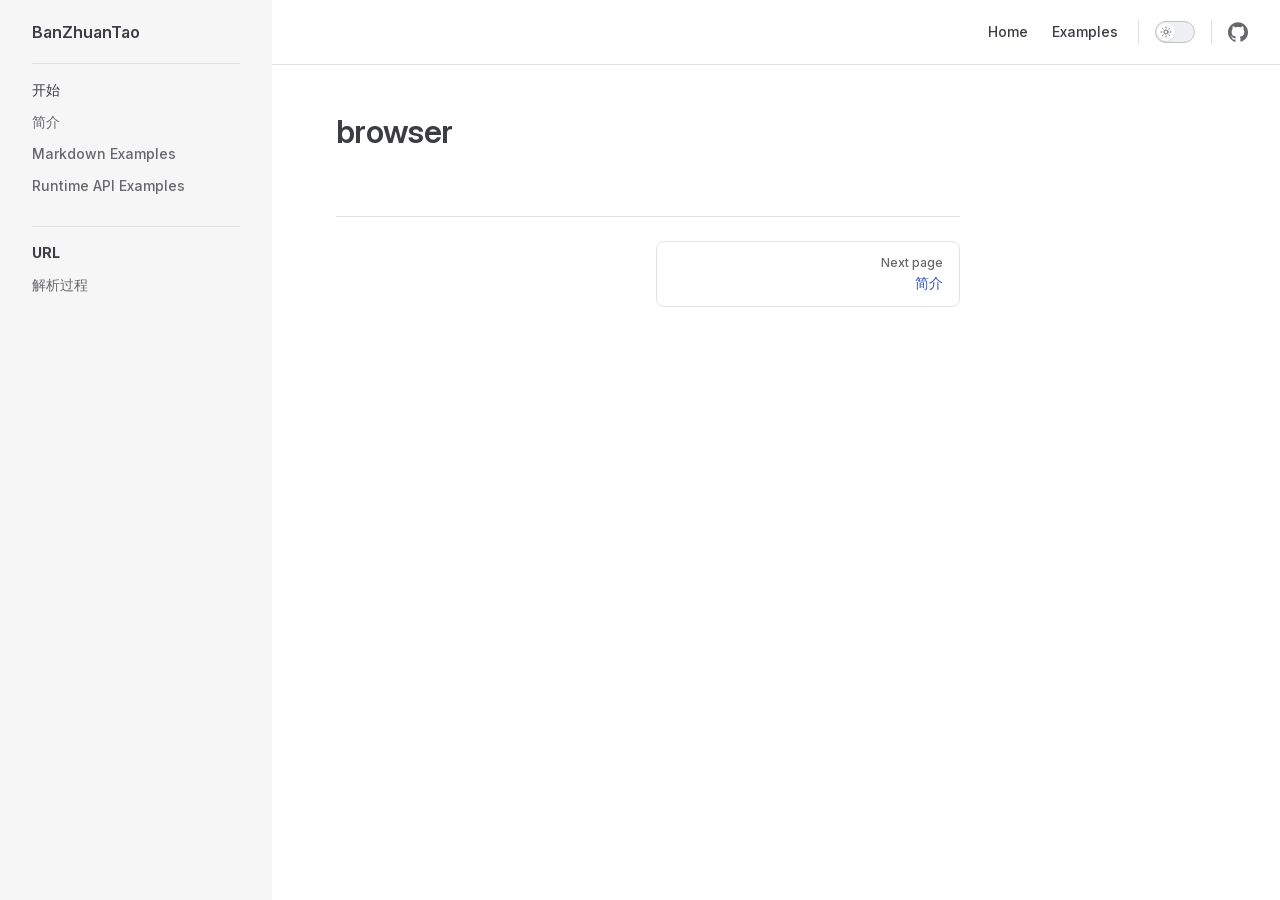
==== browser/index.html @ 96abc0bb "push dist banzhuantao/blog@8e16939fe61a9d9a1569d2dbc5c6a94c4d8ebfaa" ====
<!DOCTYPE html>
<html lang="en-US" dir="ltr">
  <head>
    <meta charset="utf-8">
    <meta name="viewport" content="width=device-width,initial-scale=1">
    <title>browser | BanZhuanTao</title>
    <meta name="description" content="Learn programming">
    <meta name="generator" content="VitePress v2.0.0-alpha.17">
    <link rel="preload stylesheet" href="/assets/style.CkpgZr3e.css" as="style">
    <link rel="preload stylesheet" href="/vp-icons.css" as="style">
    
    <script type="module" src="/assets/app.gSqBjTlx.js"></script>
    <link rel="preload" href="/assets/inter-roman-latin.Cy4MYw_J.woff2" as="font" type="font/woff2" crossorigin="">
    <link rel="modulepreload" href="/assets/chunks/plugin-vue_export-helper.JQk_Kig_.js">
    <link rel="modulepreload" href="/assets/chunks/client.BKW500PD.js">
    <link rel="modulepreload" href="/assets/chunks/runtime-core.esm-bundler.tX4qagM3.js">
    <link rel="modulepreload" href="/assets/browser_index.md.B0GMLqjs.lean.js">
    <script id="check-dark-mode">(()=>{let e=localStorage.getItem(`vitepress-theme-appearance`)||`auto`,t=window.matchMedia(`(prefers-color-scheme: dark)`).matches;(!e||e===`auto`?t:e===`dark`)&&document.documentElement.classList.add(`dark`)})();</script>
    <script id="check-mac-os">document.documentElement.classList.toggle(`mac`,/Mac|iPhone|iPod|iPad/i.test(navigator.platform));</script>
  </head>
  <body>
    <div id="app"><div class="Layout" data-v-26cc9ad7><!--[--><!--]--><!--[--><span tabindex="-1" data-v-3b183302></span><a href="#VPContent" class="VPSkipLink visually-hidden" data-v-3b183302>Skip to content</a><!--]--><!----><header class="VPNav" data-v-26cc9ad7 data-v-e6b369bb><div class="VPNavBar has-sidebar top" data-v-e6b369bb data-v-cee0b825><div class="wrapper" data-v-cee0b825><div class="container" data-v-cee0b825><div class="title" data-v-cee0b825><div class="VPNavBarTitle has-sidebar" data-v-cee0b825 data-v-acf572a1><a class="title" href="/" data-v-acf572a1><!--[--><!--]--><!----><span data-v-acf572a1>BanZhuanTao</span><!--[--><!--]--></a></div></div><div class="content" data-v-cee0b825><div class="content-body" data-v-cee0b825><!--[--><!--]--><div class="VPNavBarSearch search" data-v-cee0b825 data-v-5aafb0ab><!----></div><nav aria-labelledby="main-nav-aria-label" class="VPNavBarMenu menu" data-v-cee0b825 data-v-2003a9fb><span id="main-nav-aria-label" class="visually-hidden" data-v-2003a9fb> Main Navigation </span><!--[--><!--[--><a class="VPLink link VPNavBarMenuLink" href="/" tabindex="0" data-v-2003a9fb data-v-0ca82a2a><!--[--><span data-v-0ca82a2a>Home</span><!--]--></a><!--]--><!--[--><a class="VPLink link VPNavBarMenuLink" href="/markdown-examples.html" tabindex="0" data-v-2003a9fb data-v-0ca82a2a><!--[--><span data-v-0ca82a2a>Examples</span><!--]--></a><!--]--><!--]--></nav><!----><div class="VPNavBarAppearance appearance" data-v-cee0b825 data-v-66690546><button class="VPSwitch VPSwitchAppearance" type="button" role="switch" title aria-checked="false" data-v-66690546 data-v-f1c967fe data-v-5fdad39d><span class="check" data-v-5fdad39d><span class="icon" data-v-5fdad39d><!--[--><span class="vpi-sun sun" data-v-f1c967fe></span><span class="vpi-moon moon" data-v-f1c967fe></span><!--]--></span></span></button></div><div class="VPSocialLinks VPNavBarSocialLinks social-links" data-v-cee0b825 data-v-51cd24ef data-v-c5395a85><!--[--><a class="VPSocialLink no-icon" href="https://github.com/banzhuantao/banzhuantao.github.io" aria-label="github" target="_blank" rel="me noopener" data-v-c5395a85 data-v-8394ac6b><span class="vpi-social-github"></span></a><!--]--></div><div class="VPFlyout VPNavBarExtra extra" data-v-cee0b825 data-v-601f4626 data-v-3fb5cbc6><button type="button" class="button" aria-haspopup="true" aria-expanded="false" aria-label="extra navigation" data-v-3fb5cbc6><span class="vpi-more-horizontal icon" data-v-3fb5cbc6></span></button><div class="menu" data-v-3fb5cbc6><div class="VPMenu" data-v-3fb5cbc6 data-v-09484115><!----><!--[--><!--[--><!----><div class="group" data-v-601f4626><div class="item appearance" data-v-601f4626><p class="label" data-v-601f4626>Appearance</p><div class="appearance-action" data-v-601f4626><button class="VPSwitch VPSwitchAppearance" type="button" role="switch" title aria-checked="false" data-v-601f4626 data-v-f1c967fe data-v-5fdad39d><span class="check" data-v-5fdad39d><span class="icon" data-v-5fdad39d><!--[--><span class="vpi-sun sun" data-v-f1c967fe></span><span class="vpi-moon moon" data-v-f1c967fe></span><!--]--></span></span></button></div></div></div><div class="group" data-v-601f4626><div class="item social-links" data-v-601f4626><div class="VPSocialLinks social-links-list" data-v-601f4626 data-v-c5395a85><!--[--><a class="VPSocialLink no-icon" href="https://github.com/banzhuantao/banzhuantao.github.io" aria-label="github" target="_blank" rel="me noopener" data-v-c5395a85 data-v-8394ac6b><span class="vpi-social-github"></span></a><!--]--></div></div></div><!--]--><!--]--></div></div></div><!--[--><!--]--><button type="button" class="VPNavBarHamburger hamburger" aria-label="mobile navigation" aria-expanded="false" aria-controls="VPNavScreen" data-v-cee0b825 data-v-e5d14b28><span class="container" data-v-e5d14b28><span class="top" data-v-e5d14b28></span><span class="middle" data-v-e5d14b28></span><span class="bottom" data-v-e5d14b28></span></span></button></div></div></div></div><div class="divider" data-v-cee0b825><div class="divider-line" data-v-cee0b825></div></div></div><!----></header><div class="VPLocalNav has-sidebar empty" data-v-26cc9ad7 data-v-19f14911><div class="container" data-v-19f14911><button class="menu" aria-expanded="false" aria-controls="VPSidebarNav" data-v-19f14911><span class="vpi-align-left menu-icon" data-v-19f14911></span><span class="menu-text" data-v-19f14911>Menu</span></button><div class="VPLocalNavOutlineDropdown" style="--vp-vh:0px;" data-v-19f14911 data-v-fd73bdf1><button data-v-fd73bdf1>Return to top</button><!----></div></div></div><aside class="VPSidebar" data-v-26cc9ad7 data-v-9a40fd39><div class="curtain" data-v-9a40fd39></div><nav class="nav" id="VPSidebarNav" aria-labelledby="sidebar-aria-label" tabindex="-1" data-v-9a40fd39><span class="visually-hidden" id="sidebar-aria-label" data-v-9a40fd39> Sidebar Navigation </span><!--[--><!--]--><!--[--><div class="no-transition group" data-v-2f151a86><section class="VPSidebarItem level-0" data-v-2f151a86 data-v-7c2000ba><div class="item" role="button" tabindex="0" data-v-7c2000ba><div class="indicator" data-v-7c2000ba></div><h2 class="text" data-v-7c2000ba>开始</h2><!----></div><div class="items" data-v-7c2000ba><!--[--><div class="VPSidebarItem level-1 is-link" data-v-7c2000ba data-v-7c2000ba><div class="item" data-v-7c2000ba><div class="indicator" data-v-7c2000ba></div><a class="VPLink link link" href="/browser.html" data-v-7c2000ba><!--[--><p class="text" data-v-7c2000ba>简介</p><!--]--></a><!----></div><!----></div><div class="VPSidebarItem level-1 is-link" data-v-7c2000ba data-v-7c2000ba><div class="item" data-v-7c2000ba><div class="indicator" data-v-7c2000ba></div><a class="VPLink link link" href="/browser/markdown-examples.html" data-v-7c2000ba><!--[--><p class="text" data-v-7c2000ba>Markdown Examples</p><!--]--></a><!----></div><!----></div><div class="VPSidebarItem level-1 is-link" data-v-7c2000ba data-v-7c2000ba><div class="item" data-v-7c2000ba><div class="indicator" data-v-7c2000ba></div><a class="VPLink link link" href="/browser/api-examples.html" data-v-7c2000ba><!--[--><p class="text" data-v-7c2000ba>Runtime API Examples</p><!--]--></a><!----></div><!----></div><!--]--></div></section></div><div class="no-transition group" data-v-2f151a86><section class="VPSidebarItem level-0" data-v-2f151a86 data-v-7c2000ba><div class="item" role="button" tabindex="0" data-v-7c2000ba><div class="indicator" data-v-7c2000ba></div><h2 class="text" data-v-7c2000ba>URL</h2><!----></div><div class="items" data-v-7c2000ba><!--[--><div class="VPSidebarItem level-1 is-link" data-v-7c2000ba data-v-7c2000ba><div class="item" data-v-7c2000ba><div class="indicator" data-v-7c2000ba></div><a class="VPLink link link" href="/browser/url/parsing-process.html" data-v-7c2000ba><!--[--><p class="text" data-v-7c2000ba>解析过程</p><!--]--></a><!----></div><!----></div><!--]--></div></section></div><!--]--><!--[--><!--]--></nav></aside><div class="VPContent has-sidebar" id="VPContent" data-v-26cc9ad7 data-v-2e70f1a4><div class="VPDoc has-sidebar has-aside" data-v-2e70f1a4 data-v-fc262e57><!--[--><!--]--><div class="container" data-v-fc262e57><div class="aside" data-v-fc262e57><div class="aside-curtain" data-v-fc262e57></div><div class="aside-container" data-v-fc262e57><div class="aside-content" data-v-fc262e57><div class="VPDocAside" data-v-fc262e57 data-v-693cf954><!--[--><!--]--><!--[--><!--]--><nav aria-labelledby="doc-outline-aria-label" class="VPDocAsideOutline" data-v-693cf954 data-v-d2ba341e><div class="content" data-v-d2ba341e><div class="outline-marker" data-v-d2ba341e></div><div aria-level="2" class="outline-title" id="doc-outline-aria-label" role="heading" data-v-d2ba341e>On this page</div><ul class="VPDocOutlineItem root" data-v-d2ba341e data-v-d9d1b3f3><!--[--><!--]--></ul></div></nav><!--[--><!--]--><div class="spacer" data-v-693cf954></div><!--[--><!--]--><!----><!--[--><!--]--><!--[--><!--]--></div></div></div></div><div class="content" data-v-fc262e57><div class="content-container" data-v-fc262e57><!--[--><!--]--><main class="main" data-v-fc262e57><div style="position:relative;" class="vp-doc _browser_" data-v-fc262e57><div><h1 id="browser" tabindex="-1">browser <a class="header-anchor" href="#browser" aria-label="Permalink to “browser”">​</a></h1></div></div></main><footer class="VPDocFooter" data-v-fc262e57 data-v-549180a9><!--[--><!--]--><!----><nav class="prev-next" aria-labelledby="doc-footer-aria-label" data-v-549180a9><span class="visually-hidden" id="doc-footer-aria-label" data-v-549180a9>Pager</span><div class="pager" data-v-549180a9><!----></div><div class="pager" data-v-549180a9><a class="VPLink link pager-link next" href="/browser.html" data-v-549180a9><!--[--><span class="desc" data-v-549180a9>Next page</span><span class="title" data-v-549180a9>简介</span><!--]--></a></div></nav></footer><!--[--><!--]--></div></div></div><!--[--><!--]--></div></div><!----><!--[--><!--]--></div></div>
    <script>window.__VP_HASH_MAP__=JSON.parse("{\"api-examples.md\":\"Cd-4Nj5c\",\"browser_index.md\":\"B0GMLqjs\",\"browser_url_parsing-process.md\":\"C4DhT97P\",\"index.md\":\"BJPacbch\",\"markdown-examples.md\":\"0IkI4i79\",\"react_index.md\":\"CURnjk3l\",\"vue_index.md\":\"CXBEzSti\"}");window.__VP_SITE_DATA__=JSON.parse("{\"lang\":\"en-US\",\"dir\":\"ltr\",\"title\":\"BanZhuanTao\",\"description\":\"Learn programming\",\"base\":\"/\",\"head\":[],\"router\":{\"prefetchLinks\":true},\"appearance\":true,\"themeConfig\":{\"nav\":[{\"text\":\"Home\",\"link\":\"/\"},{\"text\":\"Examples\",\"link\":\"/markdown-examples\"}],\"sidebar\":{\"/browser/\":[{\"text\":\"开始\",\"items\":[{\"text\":\"简介\",\"link\":\"/browser\"},{\"text\":\"Markdown Examples\",\"link\":\"/browser/markdown-examples\"},{\"text\":\"Runtime API Examples\",\"link\":\"/browser/api-examples\"}]},{\"text\":\"URL\",\"items\":[{\"text\":\"解析过程\",\"link\":\"/browser/url/parsing-process\"}]}],\"/vue/\":[{\"text\":\"开始\",\"items\":[{\"text\":\"简介\",\"link\":\"/vue\"}]}],\"/react/\":[{\"text\":\"开始\",\"items\":[{\"text\":\"简介\",\"link\":\"/react\"}]}]},\"socialLinks\":[{\"icon\":\"github\",\"link\":\"https://github.com/banzhuantao/banzhuantao.github.io\"}]},\"locales\":{},\"scrollOffset\":134,\"cleanUrls\":false,\"additionalConfig\":{}}");</script>
    
  </body>
</html>
---- assets/style.CkpgZr3e.css ----
@font-face{font-family:Inter;font-style:normal;font-weight:100 900;font-display:swap;src:url(/assets/inter-roman-cyrillic-ext.BeNbU08G.woff2)format("woff2");unicode-range:U+460-52F,U+1C80-1C8A,U+20B4,U+2DE0-2DFF,U+A640-A69F,U+FE2E-FE2F}@font-face{font-family:Inter;font-style:normal;font-weight:100 900;font-display:swap;src:url(/assets/inter-roman-cyrillic.CD0kT8R4.woff2)format("woff2");unicode-range:U+301,U+400-45F,U+490-491,U+4B0-4B1,U+2116}@font-face{font-family:Inter;font-style:normal;font-weight:100 900;font-display:swap;src:url(/assets/inter-roman-greek-ext.CFAEQ5Ow.woff2)format("woff2");unicode-range:U+1F??}@font-face{font-family:Inter;font-style:normal;font-weight:100 900;font-display:swap;src:url(/assets/inter-roman-greek.Dsf7YjP7.woff2)format("woff2");unicode-range:U+370-377,U+37A-37F,U+384-38A,U+38C,U+38E-3A1,U+3A3-3FF}@font-face{font-family:Inter;font-style:normal;font-weight:100 900;font-display:swap;src:url(/assets/inter-roman-vietnamese.CpqCnS2H.woff2)format("woff2");unicode-range:U+102-103,U+110-111,U+128-129,U+168-169,U+1A0-1A1,U+1AF-1B0,U+300-301,U+303-304,U+308-309,U+323,U+329,U+1EA0-1EF9,U+20AB}@font-face{font-family:Inter;font-style:normal;font-weight:100 900;font-display:swap;src:url(/assets/inter-roman-latin-ext.Dl_ayf4-.woff2)format("woff2");unicode-range:U+100-2BA,U+2BD-2C5,U+2C7-2CC,U+2CE-2D7,U+2DD-2FF,U+304,U+308,U+329,U+1D00-1DBF,U+1E00-1E9F,U+1EF2-1EFF,U+2020,U+20A0-20AB,U+20AD-20C0,U+2113,U+2C60-2C7F,U+A720-A7FF}@font-face{font-family:Inter;font-style:normal;font-weight:100 900;font-display:swap;src:url(/assets/inter-roman-latin.Cy4MYw_J.woff2)format("woff2");unicode-range:U+??,U+131,U+152-153,U+2BB-2BC,U+2C6,U+2DA,U+2DC,U+304,U+308,U+329,U+2000-206F,U+20AC,U+2122,U+2191,U+2193,U+2212,U+2215,U+FEFF,U+FFFD}@font-face{font-family:Inter;font-style:italic;font-weight:100 900;font-display:swap;src:url(/assets/inter-italic-cyrillic-ext._dlW9xFb.woff2)format("woff2");unicode-range:U+460-52F,U+1C80-1C8A,U+20B4,U+2DE0-2DFF,U+A640-A69F,U+FE2E-FE2F}@font-face{font-family:Inter;font-style:italic;font-weight:100 900;font-display:swap;src:url(/assets/inter-italic-cyrillic.D7dRslh9.woff2)format("woff2");unicode-range:U+301,U+400-45F,U+490-491,U+4B0-4B1,U+2116}@font-face{font-family:Inter;font-style:italic;font-weight:100 900;font-display:swap;src:url(/assets/inter-italic-greek-ext.Ct-Tf2bq.woff2)format("woff2");unicode-range:U+1F??}@font-face{font-family:Inter;font-style:italic;font-weight:100 900;font-display:swap;src:url(/assets/inter-italic-greek.DNcpQ8QC.woff2)format("woff2");unicode-range:U+370-377,U+37A-37F,U+384-38A,U+38C,U+38E-3A1,U+3A3-3FF}@font-face{font-family:Inter;font-style:italic;font-weight:100 900;font-display:swap;src:url(/assets/inter-italic-vietnamese.BI5UxJD-.woff2)format("woff2");unicode-range:U+102-103,U+110-111,U+128-129,U+168-169,U+1A0-1A1,U+1AF-1B0,U+300-301,U+303-304,U+308-309,U+323,U+329,U+1EA0-1EF9,U+20AB}@font-face{font-family:Inter;font-style:italic;font-weight:100 900;font-display:swap;src:url(/assets/inter-italic-latin-ext.DytegdRQ.woff2)format("woff2");unicode-range:U+100-2BA,U+2BD-2C5,U+2C7-2CC,U+2CE-2D7,U+2DD-2FF,U+304,U+308,U+329,U+1D00-1DBF,U+1E00-1E9F,U+1EF2-1EFF,U+2020,U+20A0-20AB,U+20AD-20C0,U+2113,U+2C60-2C7F,U+A720-A7FF}@font-face{font-family:Inter;font-style:italic;font-weight:100 900;font-display:swap;src:url(/assets/inter-italic-latin.COaG5lWR.woff2)format("woff2");unicode-range:U+??,U+131,U+152-153,U+2BB-2BC,U+2C6,U+2DA,U+2DC,U+304,U+308,U+329,U+2000-206F,U+20AC,U+2122,U+2191,U+2193,U+2212,U+2215,U+FEFF,U+FFFD}@font-face{font-family:Inter4CJK;font-style:normal;font-weight:100 900;font-display:swap;src:url(/assets/inter-roman-cyrillic-ext.BeNbU08G.woff2)format("woff2");unicode-range:U+460-52F,U+1C80-1C88,U+20B4,U+2DE0-2DFF,U+A640-A69F,U+FE2E-FE2F}@font-face{font-family:Inter4CJK;font-style:normal;font-weight:100 900;font-display:swap;src:url(/assets/inter-roman-cyrillic.CD0kT8R4.woff2)format("woff2");unicode-range:U+301,U+400-45F,U+490-491,U+4B0-4B1,U+2116}@font-face{font-family:Inter4CJK;font-style:normal;font-weight:100 900;font-display:swap;src:url(/assets/inter-roman-greek-ext.CFAEQ5Ow.woff2)format("woff2");unicode-range:U+1F??}@font-face{font-family:Inter4CJK;font-style:normal;font-weight:100 900;font-display:swap;src:url(/assets/inter-roman-greek.Dsf7YjP7.woff2)format("woff2");unicode-range:U+370-377,U+37A-37F,U+384-38A,U+38C,U+38E-3A1,U+3A3-3FF}@font-face{font-family:Inter4CJK;font-style:normal;font-weight:100 900;font-display:swap;src:url(/assets/inter-roman-vietnamese.CpqCnS2H.woff2)format("woff2");unicode-range:U+102-103,U+110-111,U+128-129,U+168-169,U+1A0-1A1,U+1AF-1B0,U+300-301,U+303-304,U+308-309,U+323,U+329,U+1EA0-1EF9,U+20AB}@font-face{font-family:Inter4CJK;font-style:normal;font-weight:100 900;font-display:swap;src:url(/assets/inter-roman-latin-ext.Dl_ayf4-.woff2)format("woff2");unicode-range:U+100-2AF,U+304,U+308,U+329,U+1E00-1E9F,U+1EF2-1EFF,U+2020,U+20A0-20AB,U+20AD-20C0,U+2113,U+2C60-2C7F,U+A720-A7FF}@font-face{font-family:Inter4CJK;font-style:normal;font-weight:100 900;font-display:swap;src:url(/assets/inter-roman-latin.Cy4MYw_J.woff2)format("woff2");unicode-range:U+0-7D,U+7F-B6,U+B8-FF,U+131,U+152-153,U+2BB-2BC,U+2C6,U+2DA,U+2DC,U+304,U+308,U+329,U+2000-2012,U+2016-2017,U+201A-201B,U+201E-2025,U+2027-206F,U+2074,U+20AC,U+2122,U+2191,U+2193,U+2212,U+2215,U+FEFF,U+FFFD}@font-face{font-family:Inter4CJK;font-style:italic;font-weight:100 900;font-display:swap;src:url(/assets/inter-italic-cyrillic-ext._dlW9xFb.woff2)format("woff2");unicode-range:U+460-52F,U+1C80-1C88,U+20B4,U+2DE0-2DFF,U+A640-A69F,U+FE2E-FE2F}@font-face{font-family:Inter4CJK;font-style:italic;font-weight:100 900;font-display:swap;src:url(/assets/inter-italic-cyrillic.D7dRslh9.woff2)format("woff2");unicode-range:U+301,U+400-45F,U+490-491,U+4B0-4B1,U+2116}@font-face{font-family:Inter4CJK;font-style:italic;font-weight:100 900;font-display:swap;src:url(/assets/inter-italic-greek-ext.Ct-Tf2bq.woff2)format("woff2");unicode-range:U+1F??}@font-face{font-family:Inter4CJK;font-style:italic;font-weight:100 900;font-display:swap;src:url(/assets/inter-italic-greek.DNcpQ8QC.woff2)format("woff2");unicode-range:U+370-377,U+37A-37F,U+384-38A,U+38C,U+38E-3A1,U+3A3-3FF}@font-face{font-family:Inter4CJK;font-style:italic;font-weight:100 900;font-display:swap;src:url(/assets/inter-italic-vietnamese.BI5UxJD-.woff2)format("woff2");unicode-range:U+102-103,U+110-111,U+128-129,U+168-169,U+1A0-1A1,U+1AF-1B0,U+300-301,U+303-304,U+308-309,U+323,U+329,U+1EA0-1EF9,U+20AB}@font-face{font-family:Inter4CJK;font-style:italic;font-weight:100 900;font-display:swap;src:url(/assets/inter-italic-latin-ext.DytegdRQ.woff2)format("woff2");unicode-range:U+100-2AF,U+304,U+308,U+329,U+1E00-1E9F,U+1EF2-1EFF,U+2020,U+20A0-20AB,U+20AD-20C0,U+2113,U+2C60-2C7F,U+A720-A7FF}@font-face{font-family:Inter4CJK;font-style:italic;font-weight:100 900;font-display:swap;src:url(/assets/inter-italic-latin.COaG5lWR.woff2)format("woff2");unicode-range:U+0-7D,U+7F-B6,U+B8-FF,U+131,U+152-153,U+2BB-2BC,U+2C6,U+2DA,U+2DC,U+304,U+308,U+329,U+2000-2012,U+2016-2017,U+201A-201B,U+201E-2025,U+2027-206F,U+2074,U+20AC,U+2122,U+2191,U+2193,U+2212,U+2215,U+FEFF,U+FFFD}:root{--vp-c-white:#fff;--vp-c-black:#000;--vp-c-neutral:var(--vp-c-black);--vp-c-neutral-inverse:var(--vp-c-white)}.dark{--vp-c-neutral:var(--vp-c-white);--vp-c-neutral-inverse:var(--vp-c-black)}:root{--vp-c-gray-1:#dddde3;--vp-c-gray-2:#e4e4e9;--vp-c-gray-3:#ebebef;--vp-c-gray-soft:#8e96aa24;--vp-c-indigo-1:#3451b2;--vp-c-indigo-2:#3a5ccc;--vp-c-indigo-3:#5672cd;--vp-c-indigo-soft:#646cff24;--vp-c-purple-1:#6f42c1;--vp-c-purple-2:#7e4cc9;--vp-c-purple-3:#8e5cd9;--vp-c-purple-soft:#9f7aea24;--vp-c-green-1:#18794e;--vp-c-green-2:#299764;--vp-c-green-3:#30a46c;--vp-c-green-soft:#10b98124;--vp-c-yellow-1:#915930;--vp-c-yellow-2:#946300;--vp-c-yellow-3:#9f6a00;--vp-c-yellow-soft:#eab30824;--vp-c-red-1:#b8272c;--vp-c-red-2:#d5393e;--vp-c-red-3:#e0575b;--vp-c-red-soft:#f43f5e24;--vp-c-sponsor:#db2777}.dark{--vp-c-gray-1:#515c67;--vp-c-gray-2:#414853;--vp-c-gray-3:#32363f;--vp-c-gray-soft:#65758529;--vp-c-indigo-1:#a8b1ff;--vp-c-indigo-2:#5c73e7;--vp-c-indigo-3:#3e63dd;--vp-c-indigo-soft:#646cff29;--vp-c-purple-1:#c8abfa;--vp-c-purple-2:#a879e6;--vp-c-purple-3:#8e5cd9;--vp-c-purple-soft:#9f7aea29;--vp-c-green-1:#3dd68c;--vp-c-green-2:#30a46c;--vp-c-green-3:#298459;--vp-c-green-soft:#10b98129;--vp-c-yellow-1:#f9b44e;--vp-c-yellow-2:#da8b17;--vp-c-yellow-3:#a46a0a;--vp-c-yellow-soft:#eab30829;--vp-c-red-1:#f66f81;--vp-c-red-2:#f14158;--vp-c-red-3:#b62a3c;--vp-c-red-soft:#f43f5e29}:root{--vp-c-bg:#fff;--vp-c-bg-alt:#f6f6f7;--vp-c-bg-elv:#fff;--vp-c-bg-soft:#f6f6f7}.dark{--vp-c-bg:#1b1b1f;--vp-c-bg-alt:#161618;--vp-c-bg-elv:#202127;--vp-c-bg-soft:#202127}:root{--vp-c-border:#c2c2c4;--vp-c-divider:#e2e2e3;--vp-c-gutter:#e2e2e3}.dark{--vp-c-border:#3c3f44;--vp-c-divider:#2e2e32;--vp-c-gutter:#000}:root{--vp-c-text-1:#3c3c43;--vp-c-text-2:#67676c;--vp-c-text-3:#929295}.dark{--vp-c-text-1:#dfdfd6;--vp-c-text-2:#98989f;--vp-c-text-3:#6a6a71}:root{--vp-c-default-1:var(--vp-c-gray-1);--vp-c-default-2:var(--vp-c-gray-2);--vp-c-default-3:var(--vp-c-gray-3);--vp-c-default-soft:var(--vp-c-gray-soft);--vp-c-brand-1:var(--vp-c-indigo-1);--vp-c-brand-2:var(--vp-c-indigo-2);--vp-c-brand-3:var(--vp-c-indigo-3);--vp-c-brand-soft:var(--vp-c-indigo-soft);--vp-c-brand:var(--vp-c-brand-1);--vp-c-tip-1:var(--vp-c-brand-1);--vp-c-tip-2:var(--vp-c-brand-2);--vp-c-tip-3:var(--vp-c-brand-3);--vp-c-tip-soft:var(--vp-c-brand-soft);--vp-c-note-1:var(--vp-c-brand-1);--vp-c-note-2:var(--vp-c-brand-2);--vp-c-note-3:var(--vp-c-brand-3);--vp-c-note-soft:var(--vp-c-brand-soft);--vp-c-success-1:var(--vp-c-green-1);--vp-c-success-2:var(--vp-c-green-2);--vp-c-success-3:var(--vp-c-green-3);--vp-c-success-soft:var(--vp-c-green-soft);--vp-c-important-1:var(--vp-c-purple-1);--vp-c-important-2:var(--vp-c-purple-2);--vp-c-important-3:var(--vp-c-purple-3);--vp-c-important-soft:var(--vp-c-purple-soft);--vp-c-warning-1:var(--vp-c-yellow-1);--vp-c-warning-2:var(--vp-c-yellow-2);--vp-c-warning-3:var(--vp-c-yellow-3);--vp-c-warning-soft:var(--vp-c-yellow-soft);--vp-c-danger-1:var(--vp-c-red-1);--vp-c-danger-2:var(--vp-c-red-2);--vp-c-danger-3:var(--vp-c-red-3);--vp-c-danger-soft:var(--vp-c-red-soft);--vp-c-caution-1:var(--vp-c-red-1);--vp-c-caution-2:var(--vp-c-red-2);--vp-c-caution-3:var(--vp-c-red-3);--vp-c-caution-soft:var(--vp-c-red-soft);--vp-font-family-base:"Inter", -apple-system, BlinkMacSystemFont, sans-serif, "Apple Color Emoji", "Segoe UI Emoji", "Segoe UI Symbol", "Noto Color Emoji";--vp-font-family-mono:ui-monospace, "Menlo", "Monaco", "Consolas", "Liberation Mono", "Courier New", monospace;font-optical-sizing:auto}[lang]:where(:is(:lang(zh),:lang(ja))){--vp-font-family-base:"Inter4CJK", -apple-system, BlinkMacSystemFont, sans-serif, "Apple Color Emoji", "Segoe UI Emoji", "Segoe UI Symbol", "Noto Color Emoji"}[lang]:where(:is(:lang(zh),:lang(ja),:lang(ko))) h1,[lang]:where(:is(:lang(zh),:lang(ja),:lang(ko))) h2,[lang]:where(:is(:lang(zh),:lang(ja),:lang(ko))) h3,[lang]:where(:is(:lang(zh),:lang(ja),:lang(ko))) h4,[lang]:where(:is(:lang(zh),:lang(ja),:lang(ko))) h5,[lang]:where(:is(:lang(zh),:lang(ja),:lang(ko))) h6,[lang]:where(:is(:lang(zh),:lang(ja),:lang(ko))) li,[lang]:where(:is(:lang(zh),:lang(ja),:lang(ko))) p{line-break:strict}:root{--vp-shadow-1:0 1px 2px #0000000a, 0 1px 2px #0000000f;--vp-shadow-2:0 3px 12px #00000012, 0 1px 4px #00000012;--vp-shadow-3:0 12px 32px #0000001a, 0 2px 6px #00000014;--vp-shadow-4:0 14px 44px #0000001f, 0 3px 9px #0000001f;--vp-shadow-5:0 18px 56px #00000029, 0 4px 12px #00000029;--vp-z-index-footer:10;--vp-z-index-local-nav:20;--vp-z-index-nav:30;--vp-z-index-layout-top:40;--vp-z-index-backdrop:50;--vp-z-index-sidebar:60}@media (width>=960px){:root{--vp-z-index-sidebar:25}}:root{--vp-layout-max-width:1440px;--vp-header-anchor-symbol:"#";--vp-code-line-height:1.7;--vp-code-font-size:.875em;--vp-code-color:var(--vp-c-brand-1);--vp-code-link-color:var(--vp-c-brand-1);--vp-code-link-hover-color:var(--vp-c-brand-2);--vp-code-bg:var(--vp-c-default-soft);--vp-code-block-color:var(--vp-c-text-2);--vp-code-block-bg:var(--vp-c-bg-alt);--vp-code-block-divider-color:var(--vp-c-gutter);--vp-code-lang-color:var(--vp-c-text-2);--vp-code-line-highlight-color:var(--vp-c-default-soft);--vp-code-line-number-color:var(--vp-c-text-2);--vp-code-line-diff-add-color:var(--vp-c-success-soft);--vp-code-line-diff-add-symbol-color:var(--vp-c-success-1);--vp-code-line-diff-remove-color:var(--vp-c-danger-soft);--vp-code-line-diff-remove-symbol-color:var(--vp-c-danger-1);--vp-code-line-warning-color:var(--vp-c-warning-soft);--vp-code-line-error-color:var(--vp-c-danger-soft);--vp-code-copy-code-border-color:var(--vp-c-divider);--vp-code-copy-code-bg:var(--vp-c-bg-soft);--vp-code-copy-code-hover-border-color:var(--vp-c-divider);--vp-code-copy-code-hover-bg:var(--vp-c-bg);--vp-code-copy-code-active-text:var(--vp-c-text-2);--vp-code-copy-copied-text-content:"Copied";--vp-code-tab-divider:var(--vp-code-block-divider-color);--vp-code-tab-text-color:var(--vp-c-text-2);--vp-code-tab-bg:var(--vp-code-block-bg);--vp-code-tab-hover-text-color:var(--vp-c-text-1);--vp-code-tab-active-text-color:var(--vp-c-text-1);--vp-code-tab-active-bar-color:var(--vp-c-brand-1)}:lang(es),:lang(pt){--vp-code-copy-copied-text-content:"Copiado"}:lang(fa){--vp-code-copy-copied-text-content:"کپی شد"}:lang(ko){--vp-code-copy-copied-text-content:"복사됨"}:lang(ru){--vp-code-copy-copied-text-content:"Скопировано"}:lang(zh){--vp-code-copy-copied-text-content:"已复制"}:lang(ja){--vp-code-copy-copied-text-content:"コピー完了"}:root{--vp-button-brand-border:transparent;--vp-button-brand-text:var(--vp-c-white);--vp-button-brand-bg:var(--vp-c-brand-3);--vp-button-brand-hover-border:transparent;--vp-button-brand-hover-text:var(--vp-c-white);--vp-button-brand-hover-bg:var(--vp-c-brand-2);--vp-button-brand-active-border:transparent;--vp-button-brand-active-text:var(--vp-c-white);--vp-button-brand-active-bg:var(--vp-c-brand-1);--vp-button-alt-border:transparent;--vp-button-alt-text:var(--vp-c-text-1);--vp-button-alt-bg:var(--vp-c-default-3);--vp-button-alt-hover-border:transparent;--vp-button-alt-hover-text:var(--vp-c-text-1);--vp-button-alt-hover-bg:var(--vp-c-default-2);--vp-button-alt-active-border:transparent;--vp-button-alt-active-text:var(--vp-c-text-1);--vp-button-alt-active-bg:var(--vp-c-default-1);--vp-button-sponsor-border:var(--vp-c-text-2);--vp-button-sponsor-text:var(--vp-c-text-2);--vp-button-sponsor-bg:transparent;--vp-button-sponsor-hover-border:var(--vp-c-sponsor);--vp-button-sponsor-hover-text:var(--vp-c-sponsor);--vp-button-sponsor-hover-bg:transparent;--vp-button-sponsor-active-border:var(--vp-c-sponsor);--vp-button-sponsor-active-text:var(--vp-c-sponsor);--vp-button-sponsor-active-bg:transparent;--vp-custom-block-font-size:14px;--vp-custom-block-code-font-size:13px;--vp-custom-block-info-border:transparent;--vp-custom-block-info-text:var(--vp-c-text-1);--vp-custom-block-info-bg:var(--vp-c-default-soft);--vp-custom-block-info-code-bg:var(--vp-c-default-soft);--vp-custom-block-note-border:transparent;--vp-custom-block-note-text:var(--vp-c-text-1);--vp-custom-block-note-bg:var(--vp-c-default-soft);--vp-custom-block-note-code-bg:var(--vp-c-default-soft);--vp-custom-block-tip-border:transparent;--vp-custom-block-tip-text:var(--vp-c-text-1);--vp-custom-block-tip-bg:var(--vp-c-tip-soft);--vp-custom-block-tip-code-bg:var(--vp-c-tip-soft);--vp-custom-block-important-border:transparent;--vp-custom-block-important-text:var(--vp-c-text-1);--vp-custom-block-important-bg:var(--vp-c-important-soft);--vp-custom-block-important-code-bg:var(--vp-c-important-soft);--vp-custom-block-warning-border:transparent;--vp-custom-block-warning-text:var(--vp-c-text-1);--vp-custom-block-warning-bg:var(--vp-c-warning-soft);--vp-custom-block-warning-code-bg:var(--vp-c-warning-soft);--vp-custom-block-danger-border:transparent;--vp-custom-block-danger-text:var(--vp-c-text-1);--vp-custom-block-danger-bg:var(--vp-c-danger-soft);--vp-custom-block-danger-code-bg:var(--vp-c-danger-soft);--vp-custom-block-caution-border:transparent;--vp-custom-block-caution-text:var(--vp-c-text-1);--vp-custom-block-caution-bg:var(--vp-c-caution-soft);--vp-custom-block-caution-code-bg:var(--vp-c-caution-soft);--vp-custom-block-details-border:var(--vp-custom-block-info-border);--vp-custom-block-details-text:var(--vp-custom-block-info-text);--vp-custom-block-details-bg:var(--vp-custom-block-info-bg);--vp-custom-block-details-code-bg:var(--vp-custom-block-info-code-bg);--vp-input-border-color:var(--vp-c-border);--vp-input-bg-color:var(--vp-c-bg-alt);--vp-input-switch-bg-color:var(--vp-c-default-soft);--vp-nav-height:64px;--vp-nav-bg-color:var(--vp-c-bg);--vp-nav-screen-bg-color:var(--vp-c-bg);--vp-nav-logo-height:24px}.hide-nav{--vp-nav-height:0px}.hide-nav .VPSidebar{--vp-nav-height:22px}:root{--vp-local-nav-bg-color:var(--vp-c-bg);--vp-sidebar-width:272px;--vp-sidebar-bg-color:var(--vp-c-bg-alt);--vp-backdrop-bg-color:#0009;--vp-home-hero-name-color:var(--vp-c-brand-1);--vp-home-hero-name-background:transparent;--vp-home-hero-image-background-image:none;--vp-home-hero-image-filter:none;--vp-badge-info-border:transparent;--vp-badge-info-text:var(--vp-c-text-2);--vp-badge-info-bg:var(--vp-c-default-soft);--vp-badge-tip-border:transparent;--vp-badge-tip-text:var(--vp-c-tip-1);--vp-badge-tip-bg:var(--vp-c-tip-soft);--vp-badge-warning-border:transparent;--vp-badge-warning-text:var(--vp-c-warning-1);--vp-badge-warning-bg:var(--vp-c-warning-soft);--vp-badge-danger-border:transparent;--vp-badge-danger-text:var(--vp-c-danger-1);--vp-badge-danger-bg:var(--vp-c-danger-soft);--vp-carbon-ads-text-color:var(--vp-c-text-1);--vp-carbon-ads-poweredby-color:var(--vp-c-text-2);--vp-carbon-ads-bg-color:var(--vp-c-bg-soft);--vp-carbon-ads-hover-text-color:var(--vp-c-brand-1);--vp-carbon-ads-hover-poweredby-color:var(--vp-c-text-1);--vp-local-search-bg:var(--vp-c-bg);--vp-local-search-result-bg:var(--vp-c-bg);--vp-local-search-result-border:var(--vp-c-divider);--vp-local-search-result-selected-bg:var(--vp-c-bg);--vp-local-search-result-selected-border:var(--vp-c-brand-1);--vp-local-search-highlight-bg:var(--vp-c-brand-1);--vp-local-search-highlight-text:var(--vp-c-neutral-inverse)}@layer __vitepress_base{@media (prefers-reduced-motion:reduce){*,:before,:after{background-attachment:initial!important;scroll-behavior:auto!important;transition-duration:0s!important;transition-delay:0s!important;animation-duration:1ms!important;animation-iteration-count:1!important;animation-delay:-1ms!important}}*,:before,:after{box-sizing:border-box}html{-webkit-text-size-adjust:100%;font-size:16px;line-height:1.4}html.dark{--lightningcss-light: ;--lightningcss-dark:initial;color-scheme:dark}body{width:100%;min-width:320px;min-height:100vh;line-height:24px;font-family:var(--vp-font-family-base);color:var(--vp-c-text-1);background-color:var(--vp-c-bg);font-synthesis:style;text-rendering:optimizelegibility;-webkit-font-smoothing:antialiased;-moz-osx-font-smoothing:grayscale;text-autospace:normal;text-spacing-trim:normal;margin:0;font-size:16px;font-weight:400}main{display:block}h1,h2,h3,h4,h5,h6{margin:0;font-size:16px;font-weight:400;line-height:24px}p{margin:0}strong,b{font-weight:600}a,area,button,[role=button],input,label,select,summary,textarea{touch-action:manipulation}a{color:inherit;-webkit-text-decoration:inherit;text-decoration:inherit}ol,ul{margin:0;padding:0;list-style:none}blockquote{margin:0}pre,code,kbd,samp{font-family:var(--vp-font-family-mono);text-autospace:no-autospace}img,svg,video,canvas,audio,iframe,embed,object{display:block}figure{margin:0}img,video{max-width:100%;height:auto}button,input,optgroup,select,textarea{line-height:inherit;color:inherit;border:0;padding:0}button{background-color:#0000;background-image:none;padding:0;font-family:inherit}button:enabled,[role=button]:enabled{cursor:pointer}button:focus,button:focus-visible{outline:1px dotted;outline:4px auto -webkit-focus-ring-color}button:focus:not(:focus-visible){outline:none!important}input:focus,textarea:focus,select:focus{outline:none}table{border-collapse:collapse}input{background-color:#0000}:is(input:-ms-placeholder-shown,textarea:-ms-placeholder-shown){color:var(--vp-c-text-3)}:is(input:placeholder-shown,textarea:placeholder-shown){color:var(--vp-c-text-3)}input::-moz-placeholder{color:var(--vp-c-text-3)}textarea::-moz-placeholder{color:var(--vp-c-text-3)}input::placeholder,textarea::placeholder{color:var(--vp-c-text-3)}input::-webkit-outer-spin-button{-webkit-appearance:none;margin:0}input::-webkit-inner-spin-button{-webkit-appearance:none;margin:0}input[type=number]{-moz-appearance:textfield}textarea{resize:vertical}select{-webkit-appearance:none}fieldset{margin:0;padding:0}h1,h2,h3,h4,h5,h6,li,p{overflow-wrap:break-word}vite-error-overlay{z-index:9999}mjx-container{overflow-x:auto}mjx-container>svg{margin:auto;display:inline-block}}[class^=vpi-],[class*=\ vpi-],.vp-icon{width:1em;height:1em}[class^=vpi-].bg,[class*=\ vpi-].bg,.vp-icon.bg{background-color:#0000;background-size:100% 100%}[class^=vpi-]:not(.bg),[class*=\ vpi-]:not(.bg),.vp-icon:not(.bg){-webkit-mask:var(--icon) no-repeat;-webkit-mask:var(--icon) no-repeat;mask:var(--icon) no-repeat;color:inherit;background-color:currentColor;-webkit-mask-size:100% 100%;mask-size:100% 100%}.vpi-align-left{--icon:url("data:image/svg+xml,%3Csvg xmlns='http://www.w3.org/2000/svg' viewBox='0 0 24 24'%3E%3Cpath fill='none' stroke='black' stroke-linecap='round' stroke-linejoin='round' stroke-width='2' d='M15 12H3m14 6H3M21 6H3'/%3E%3C/svg%3E")}.vpi-arrow-right,.vpi-arrow-down,.vpi-arrow-left,.vpi-arrow-up{--icon:url("data:image/svg+xml,%3Csvg xmlns='http://www.w3.org/2000/svg' viewBox='0 0 24 24'%3E%3Cpath fill='none' stroke='black' stroke-linecap='round' stroke-linejoin='round' stroke-width='2' d='M5 12h14m-7-7l7 7l-7 7'/%3E%3C/svg%3E")}.vpi-chevron-right,.vpi-chevron-down,.vpi-chevron-left,.vpi-chevron-up{--icon:url("data:image/svg+xml,%3Csvg xmlns='http://www.w3.org/2000/svg' viewBox='0 0 24 24'%3E%3Cpath fill='none' stroke='black' stroke-linecap='round' stroke-linejoin='round' stroke-width='2' d='m9 18l6-6l-6-6'/%3E%3C/svg%3E")}.vpi-chevron-down,.vpi-arrow-down{transform:rotate(90deg)}.vpi-chevron-left,.vpi-arrow-left{transform:rotate(180deg)}.vpi-chevron-up,.vpi-arrow-up{transform:rotate(-90deg)}.vpi-square-pen{--icon:url("data:image/svg+xml,%3Csvg xmlns='http://www.w3.org/2000/svg' viewBox='0 0 24 24'%3E%3Cg fill='none' stroke='black' stroke-linecap='round' stroke-linejoin='round' stroke-width='2'%3E%3Cpath d='M12 3H5a2 2 0 0 0-2 2v14a2 2 0 0 0 2 2h14a2 2 0 0 0 2-2v-7'/%3E%3Cpath d='M18.375 2.625a1 1 0 0 1 3 3l-9.013 9.014a2 2 0 0 1-.853.505l-2.873.84a.5.5 0 0 1-.62-.62l.84-2.873a2 2 0 0 1 .506-.852z'/%3E%3C/g%3E%3C/svg%3E")}.vpi-plus{--icon:url("data:image/svg+xml,%3Csvg xmlns='http://www.w3.org/2000/svg' viewBox='0 0 24 24'%3E%3Cpath fill='none' stroke='black' stroke-linecap='round' stroke-linejoin='round' stroke-width='2' d='M5 12h14m-7-7v14'/%3E%3C/svg%3E")}.vpi-sun{--icon:url("data:image/svg+xml,%3Csvg xmlns='http://www.w3.org/2000/svg' viewBox='0 0 24 24'%3E%3Cg fill='none' stroke='black' stroke-linecap='round' stroke-linejoin='round' stroke-width='2'%3E%3Ccircle cx='12' cy='12' r='4'/%3E%3Cpath d='M12 2v2m0 16v2M4.93 4.93l1.41 1.41m11.32 11.32l1.41 1.41M2 12h2m16 0h2M6.34 17.66l-1.41 1.41M19.07 4.93l-1.41 1.41'/%3E%3C/g%3E%3C/svg%3E")}.vpi-moon{--icon:url("data:image/svg+xml,%3Csvg xmlns='http://www.w3.org/2000/svg' viewBox='0 0 24 24'%3E%3Cpath fill='none' stroke='black' stroke-linecap='round' stroke-linejoin='round' stroke-width='2' d='M12 3a6 6 0 0 0 9 9a9 9 0 1 1-9-9'/%3E%3C/svg%3E")}.vpi-more-horizontal{--icon:url("data:image/svg+xml,%3Csvg xmlns='http://www.w3.org/2000/svg' viewBox='0 0 24 24'%3E%3Cg fill='none' stroke='black' stroke-linecap='round' stroke-linejoin='round' stroke-width='2'%3E%3Ccircle cx='12' cy='12' r='1'/%3E%3Ccircle cx='19' cy='12' r='1'/%3E%3Ccircle cx='5' cy='12' r='1'/%3E%3C/g%3E%3C/svg%3E")}.vpi-languages{--icon:url("data:image/svg+xml,%3Csvg xmlns='http://www.w3.org/2000/svg' viewBox='0 0 24 24'%3E%3Cpath fill='none' stroke='black' stroke-linecap='round' stroke-linejoin='round' stroke-width='2' d='m5 8l6 6m-7 0l6-6l2-3M2 5h12M7 2h1m14 20l-5-10l-5 10m2-4h6'/%3E%3C/svg%3E")}.vpi-heart{--icon:url("data:image/svg+xml,%3Csvg xmlns='http://www.w3.org/2000/svg' viewBox='0 0 24 24'%3E%3Cpath fill='none' stroke='black' stroke-linecap='round' stroke-linejoin='round' stroke-width='2' d='M19 14c1.49-1.46 3-3.21 3-5.5A5.5 5.5 0 0 0 16.5 3c-1.76 0-3 .5-4.5 2c-1.5-1.5-2.74-2-4.5-2A5.5 5.5 0 0 0 2 8.5c0 2.3 1.5 4.05 3 5.5l7 7Z'/%3E%3C/svg%3E")}.vpi-search{--icon:url("data:image/svg+xml,%3Csvg xmlns='http://www.w3.org/2000/svg' viewBox='0 0 24 24'%3E%3Cg fill='none' stroke='black' stroke-linecap='round' stroke-linejoin='round' stroke-width='2'%3E%3Cpath d='m21 21l-4.34-4.34'/%3E%3Ccircle cx='11' cy='11' r='8'/%3E%3C/g%3E%3C/svg%3E")}.vpi-sparkles{--icon:url("data:image/svg+xml,%3Csvg xmlns='http://www.w3.org/2000/svg' viewBox='0 0 24 24'%3E%3Cg fill='none' stroke='black' stroke-linecap='round' stroke-linejoin='round' stroke-width='1.8'%3E%3Cpath d='M11.017 2.814a1 1 0 0 1 1.966 0l1.051 5.558a2 2 0 0 0 1.594 1.594l5.558 1.051a1 1 0 0 1 0 1.966l-5.558 1.051a2 2 0 0 0-1.594 1.594l-1.051 5.558a1 1 0 0 1-1.966 0l-1.051-5.558a2 2 0 0 0-1.594-1.594l-5.558-1.051a1 1 0 0 1 0-1.966l5.558-1.051a2 2 0 0 0 1.594-1.594zM20 2v4m2-2h-4'/%3E%3Ccircle cx='4' cy='20' r='2'/%3E%3C/g%3E%3C/svg%3E")}.vpi-layout-list{--icon:url("data:image/svg+xml,%3Csvg xmlns='http://www.w3.org/2000/svg' viewBox='0 0 24 24'%3E%3Cg fill='none' stroke='black' stroke-linecap='round' stroke-linejoin='round' stroke-width='2'%3E%3Crect width='7' height='7' x='3' y='3' rx='1'/%3E%3Crect width='7' height='7' x='3' y='14' rx='1'/%3E%3Cpath d='M14 4h7m-7 5h7m-7 6h7m-7 5h7'/%3E%3C/g%3E%3C/svg%3E")}.vpi-delete{--icon:url("data:image/svg+xml,%3Csvg xmlns='http://www.w3.org/2000/svg' viewBox='0 0 24 24'%3E%3Cpath fill='none' stroke='black' stroke-linecap='round' stroke-linejoin='round' stroke-width='2' d='M10 5a2 2 0 0 0-1.344.519l-6.328 5.74a1 1 0 0 0 0 1.481l6.328 5.741A2 2 0 0 0 10 19h10a2 2 0 0 0 2-2V7a2 2 0 0 0-2-2zm2 4l6 6m0-6l-6 6'/%3E%3C/svg%3E")}.vpi-corner-down-left{--icon:url("data:image/svg+xml,%3Csvg xmlns='http://www.w3.org/2000/svg' viewBox='0 0 24 24'%3E%3Cg fill='none' stroke='black' stroke-linecap='round' stroke-linejoin='round' stroke-width='2'%3E%3Cpath d='M20 4v7a4 4 0 0 1-4 4H4'/%3E%3Cpath d='m9 10l-5 5l5 5'/%3E%3C/g%3E%3C/svg%3E")}:root{--vp-icon-copy:url("data:image/svg+xml,%3Csvg xmlns='http://www.w3.org/2000/svg' viewBox='0 0 24 24'%3E%3Cg fill='none' stroke='rgba(128,128,128,1)' stroke-linecap='round' stroke-linejoin='round' stroke-width='2'%3E%3Crect width='8' height='4' x='8' y='2' rx='1' ry='1'/%3E%3Cpath d='M16 4h2a2 2 0 0 1 2 2v14a2 2 0 0 1-2 2H6a2 2 0 0 1-2-2V6a2 2 0 0 1 2-2h2'/%3E%3C/g%3E%3C/svg%3E");--vp-icon-copied:url("data:image/svg+xml,%3Csvg xmlns='http://www.w3.org/2000/svg' viewBox='0 0 24 24'%3E%3Cg fill='none' stroke='rgba(128,128,128,1)' stroke-linecap='round' stroke-linejoin='round' stroke-width='2'%3E%3Crect width='8' height='4' x='8' y='2' rx='1' ry='1'/%3E%3Cpath d='M16 4h2a2 2 0 0 1 2 2v14a2 2 0 0 1-2 2H6a2 2 0 0 1-2-2V6a2 2 0 0 1 2-2h2'/%3E%3Cpath d='m9 14l2 2l4-4'/%3E%3C/g%3E%3C/svg%3E")}.visually-hidden{white-space:nowrap;clip:rect(0 0 0 0);clip-path:inset(50%);width:1px;height:1px;position:absolute;overflow:hidden}.custom-block{line-height:24px;font-size:var(--vp-custom-block-font-size);color:var(--vp-c-text-2);border:1px solid #0000;border-radius:8px;padding:16px 16px 8px}.custom-block.info{border-color:var(--vp-custom-block-info-border);color:var(--vp-custom-block-info-text);background-color:var(--vp-custom-block-info-bg)}.custom-block.info a,.custom-block.info code{color:var(--vp-c-brand-1)}.custom-block.info a:hover,.custom-block.info a:hover>code{color:var(--vp-c-brand-2)}.custom-block.info code{background-color:var(--vp-custom-block-info-code-bg)}.custom-block.note{border-color:var(--vp-custom-block-note-border);color:var(--vp-custom-block-note-text);background-color:var(--vp-custom-block-note-bg)}.custom-block.note a,.custom-block.note code{color:var(--vp-c-brand-1)}.custom-block.note a:hover,.custom-block.note a:hover>code{color:var(--vp-c-brand-2)}.custom-block.note code{background-color:var(--vp-custom-block-note-code-bg)}.custom-block.tip{border-color:var(--vp-custom-block-tip-border);color:var(--vp-custom-block-tip-text);background-color:var(--vp-custom-block-tip-bg)}.custom-block.tip a,.custom-block.tip code{color:var(--vp-c-tip-1)}.custom-block.tip a:hover,.custom-block.tip a:hover>code{color:var(--vp-c-tip-2)}.custom-block.tip code{background-color:var(--vp-custom-block-tip-code-bg)}.custom-block.important{border-color:var(--vp-custom-block-important-border);color:var(--vp-custom-block-important-text);background-color:var(--vp-custom-block-important-bg)}.custom-block.important a,.custom-block.important code{color:var(--vp-c-important-1)}.custom-block.important a:hover,.custom-block.important a:hover>code{color:var(--vp-c-important-2)}.custom-block.important code{background-color:var(--vp-custom-block-important-code-bg)}.custom-block.warning{border-color:var(--vp-custom-block-warning-border);color:var(--vp-custom-block-warning-text);background-color:var(--vp-custom-block-warning-bg)}.custom-block.warning a,.custom-block.warning code{color:var(--vp-c-warning-1)}.custom-block.warning a:hover,.custom-block.warning a:hover>code{color:var(--vp-c-warning-2)}.custom-block.warning code{background-color:var(--vp-custom-block-warning-code-bg)}.custom-block.danger{border-color:var(--vp-custom-block-danger-border);color:var(--vp-custom-block-danger-text);background-color:var(--vp-custom-block-danger-bg)}.custom-block.danger a,.custom-block.danger code{color:var(--vp-c-danger-1)}.custom-block.danger a:hover,.custom-block.danger a:hover>code{color:var(--vp-c-danger-2)}.custom-block.danger code{background-color:var(--vp-custom-block-danger-code-bg)}.custom-block.caution{border-color:var(--vp-custom-block-caution-border);color:var(--vp-custom-block-caution-text);background-color:var(--vp-custom-block-caution-bg)}.custom-block.caution a,.custom-block.caution code{color:var(--vp-c-caution-1)}.custom-block.caution a:hover,.custom-block.caution a:hover>code{color:var(--vp-c-caution-2)}.custom-block.caution code{background-color:var(--vp-custom-block-caution-code-bg)}.custom-block.details{border-color:var(--vp-custom-block-details-border);color:var(--vp-custom-block-details-text);background-color:var(--vp-custom-block-details-bg)}.custom-block.details a{color:var(--vp-c-brand-1)}.custom-block.details a:hover,.custom-block.details a:hover>code{color:var(--vp-c-brand-2)}.custom-block.details code{background-color:var(--vp-custom-block-details-code-bg)}.custom-block-title{font-weight:600}.custom-block p+p{margin:8px 0}.custom-block.details summary{cursor:pointer;-webkit-user-select:none;user-select:none;margin:0 0 8px;font-weight:700}.custom-block.details summary+p{margin:8px 0}.custom-block a{color:inherit;text-underline-offset:2px;font-weight:600;text-decoration:underline;transition:opacity .25s}.custom-block a:hover{opacity:.75}.custom-block code{font-size:var(--vp-custom-block-code-font-size)}.custom-block.custom-block th,.custom-block.custom-block blockquote>p{font-size:var(--vp-custom-block-font-size);color:inherit}.dark .shiki span{color:var(--shiki-dark,inherit)}html:not(.dark) .shiki span{color:var(--shiki-light,inherit)}.vp-code-group{margin-top:16px}.vp-code-group .tabs{background-color:var(--vp-code-tab-bg);box-shadow:inset 0 -1px var(--vp-code-tab-divider);margin-left:-24px;margin-right:-24px;padding:0 12px;display:flex;position:relative;overflow:auto hidden}@media (width>=640px){.vp-code-group .tabs{border-radius:8px 8px 0 0;margin-left:0;margin-right:0}}.vp-code-group .tabs input{opacity:0;pointer-events:none;position:fixed}.vp-code-group .tabs label{color:var(--vp-code-tab-text-color);white-space:nowrap;cursor:pointer;border-bottom:1px solid #0000;padding:0 12px;font-size:14px;font-weight:500;line-height:48px;transition:color .25s;display:inline-block;position:relative}.vp-code-group .tabs label:after{z-index:1;content:"";background-color:#0000;border-radius:2px;height:2px;transition:background-color .25s;position:absolute;bottom:-1px;left:8px;right:8px}.vp-code-group label:hover{color:var(--vp-code-tab-hover-text-color)}.vp-code-group input:checked+label{color:var(--vp-code-tab-active-text-color)}.vp-code-group input:checked+label:after{background-color:var(--vp-code-tab-active-bar-color)}.vp-code-group div[class*=language-],.vp-block{display:none;border-top-left-radius:0!important;border-top-right-radius:0!important;margin-top:0!important}.vp-code-group div[class*=language-].active,.vp-block.active{display:block}.vp-block{padding:20px 24px}.vp-doc h1,.vp-doc h2,.vp-doc h3,.vp-doc h4,.vp-doc h5,.vp-doc h6{outline:none;font-weight:600;position:relative}.vp-doc h1{letter-spacing:-.02em;font-size:28px;line-height:40px}.vp-doc h2{border-top:1px solid var(--vp-c-divider);letter-spacing:-.02em;margin:48px 0 16px;padding-top:24px;font-size:24px;line-height:32px}.vp-doc h3{letter-spacing:-.01em;margin:32px 0 0;font-size:20px;line-height:28px}.vp-doc h4{letter-spacing:-.01em;margin:24px 0 0;font-size:18px;line-height:24px}.vp-doc .header-anchor{-webkit-user-select:none;user-select:none;opacity:0;margin-left:-.87em;font-weight:500;text-decoration:none;transition:color .25s,opacity .25s;position:absolute;top:0;left:0}.vp-doc .header-anchor:before{content:var(--vp-header-anchor-symbol)}.vp-doc h1:hover .header-anchor,.vp-doc h1 .header-anchor:focus,.vp-doc h2:hover .header-anchor,.vp-doc h2 .header-anchor:focus,.vp-doc h3:hover .header-anchor,.vp-doc h3 .header-anchor:focus,.vp-doc h4:hover .header-anchor,.vp-doc h4 .header-anchor:focus,.vp-doc h5:hover .header-anchor,.vp-doc h5 .header-anchor:focus,.vp-doc h6:hover .header-anchor,.vp-doc h6 .header-anchor:focus{opacity:1}@media (width>=768px){.vp-doc h1{letter-spacing:-.02em;font-size:32px;line-height:40px}}.vp-doc h2 .header-anchor{top:24px}.vp-doc p,.vp-doc img,.vp-doc summary{margin:16px 0}.vp-doc p{line-height:28px}.vp-doc blockquote{border-left:2px solid var(--vp-c-divider);color:var(--vp-c-text-2);margin:16px 0;padding-left:16px;transition:border-color .5s}.vp-doc blockquote>p{margin:0;font-size:16px;transition:color .5s}.vp-doc a{color:var(--vp-c-brand-1);text-underline-offset:2px;font-weight:500;text-decoration:underline;transition:color .25s,opacity .25s}.vp-doc a:hover{color:var(--vp-c-brand-2)}.vp-doc strong{font-weight:600}.vp-doc ul,.vp-doc ol{margin:16px 0;padding-left:1.25rem}.vp-doc ul{list-style:outside}.vp-doc ol{list-style:decimal}.vp-doc li+li{margin-top:8px}.vp-doc li>ol,.vp-doc li>ul{margin:8px 0 0}.vp-doc table{border-collapse:collapse;margin:20px 0;display:block;overflow-x:auto}.vp-doc tr{background-color:var(--vp-c-bg);border-top:1px solid var(--vp-c-divider);transition:background-color .5s}.vp-doc tr:nth-child(2n){background-color:var(--vp-c-bg-soft)}.vp-doc th,.vp-doc td{border:1px solid var(--vp-c-divider);padding:8px 16px}.vp-doc th{text-align:left;color:var(--vp-c-text-2);background-color:var(--vp-c-bg-soft);font-size:14px;font-weight:600}.vp-doc td{font-size:14px}.vp-doc hr{border:none;border-top:1px solid var(--vp-c-divider);margin:16px 0}.vp-doc .custom-block{margin:16px 0}.vp-doc .custom-block p{margin:8px 0;line-height:24px}.vp-doc .custom-block p:first-child{margin:0}.vp-doc .custom-block div[class*=language-]{border-radius:8px;margin:8px 0!important}.vp-doc .custom-block div[class*=language-] code{background-color:#0000;font-weight:400}.vp-doc .custom-block .vp-code-group,.vp-doc .custom-block [class*=vp-code-block]{margin-top:8px}.vp-doc .custom-block .vp-code-group .tabs{border-radius:8px 8px 0 0;margin:0}.vp-doc .custom-block .vp-code-group div[class*=language-],.vp-doc .custom-block [class*=vp-code-block] div[class*=language-]{margin-top:0!important}.vp-doc :not(pre,h1,h2,h3,h4,h5,h6)>code{font-size:var(--vp-code-font-size);color:var(--vp-code-color)}.vp-doc :not(pre)>code{background-color:var(--vp-code-bg);border-radius:4px;padding:3px 6px;transition:color .25s,background-color .5s}.vp-doc a>code{color:var(--vp-code-link-color)}.vp-doc a:hover>code{color:var(--vp-code-link-hover-color)}.vp-doc h1>code,.vp-doc h2>code,.vp-doc h3>code,.vp-doc h4>code{font-size:.9em}.vp-doc div[class*=language-],.vp-block{background-color:var(--vp-code-block-bg);margin:16px -24px;transition:background-color .5s;position:relative;overflow-x:auto}@media (width>=640px){.vp-doc div[class*=language-],.vp-block{border-radius:8px;margin:16px 0}}@media (width<=639px){.vp-doc li div[class*=language-]{border-radius:8px 0 0 8px}}.vp-doc div[class*=language-]+div[class*=language-],.vp-doc div[class$=-api]+div[class*=language-],.vp-doc div[class*=language-]+div[class$=-api]>div[class*=language-]{margin-top:-8px}.vp-doc [class*=language-] pre,.vp-doc [class*=language-] code{tab-size:4}.vp-doc [class*=language-] pre{z-index:1;text-align:left;background:0 0;margin:0;padding:20px 0;position:relative;overflow-x:auto}.vp-doc [class*=language-] code{width:fit-content;min-width:100%;line-height:var(--vp-code-line-height);font-size:var(--vp-code-font-size);color:var(--vp-code-block-color);padding:0 24px;transition:color .5s;display:block}.vp-doc [class*=language-] code .highlighted{background-color:var(--vp-code-line-highlight-color);width:calc(100% + 48px);margin:0 -24px;padding:0 24px;transition:background-color .5s;display:inline-block}.vp-doc [class*=language-] code .highlighted.error{background-color:var(--vp-code-line-error-color)}.vp-doc [class*=language-] code .highlighted.warning{background-color:var(--vp-code-line-warning-color)}.vp-doc [class*=language-] code .diff{width:calc(100% + 48px);margin:0 -24px;padding:0 24px;transition:background-color .5s;display:inline-block}.vp-doc [class*=language-] code .diff:before{position:absolute;left:10px}.vp-doc [class*=language-] .has-focused-lines .line:not(.has-focus){filter:blur(.095rem);opacity:.4;opacity:.7;transition:filter .35s,opacity .35s}.vp-doc [class*=language-]:hover .has-focused-lines .line:not(.has-focus){filter:blur();opacity:1}.vp-doc [class*=language-] code .diff.remove{background-color:var(--vp-code-line-diff-remove-color);opacity:.7}.vp-doc [class*=language-] code .diff.remove:before{content:"-";color:var(--vp-code-line-diff-remove-symbol-color)}.vp-doc [class*=language-] code .diff.add{background-color:var(--vp-code-line-diff-add-color)}.vp-doc [class*=language-] code .diff.add:before{content:"+";color:var(--vp-code-line-diff-add-symbol-color)}.vp-doc div[class*=language-].line-numbers-mode{padding-left:32px}.vp-doc .line-numbers-wrapper{z-index:3;border-right:1px solid var(--vp-code-block-divider-color);text-align:center;width:32px;font-family:var(--vp-font-family-mono);line-height:var(--vp-code-line-height);font-size:var(--vp-code-font-size);color:var(--vp-code-line-number-color);padding-top:20px;transition:border-color .5s,color .5s;position:absolute;top:0;bottom:0;left:0}.vp-doc [class*=language-]>button.copy{z-index:3;border:1px solid var(--vp-code-copy-code-border-color);background-color:var(--vp-code-copy-code-bg);opacity:0;cursor:pointer;background-image:var(--vp-icon-copy);direction:ltr;background-position:50%;background-repeat:no-repeat;background-size:20px;border-radius:4px;width:40px;height:40px;transition:border-color .25s,background-color .25s,opacity .25s;position:absolute;top:12px;right:12px}.vp-doc [class*=language-]:hover>button.copy,.vp-doc [class*=language-]>button.copy:focus{opacity:1}.vp-doc [class*=language-]>button.copy:hover,.vp-doc [class*=language-]>button.copy.copied{border-color:var(--vp-code-copy-code-hover-border-color);background-color:var(--vp-code-copy-code-hover-bg)}.vp-doc [class*=language-]>button.copy.copied,.vp-doc [class*=language-]>button.copy:hover.copied{background-color:var(--vp-code-copy-code-hover-bg);background-image:var(--vp-icon-copied);border-radius:0 4px 4px 0}.vp-doc [class*=language-]>button.copy.copied:before,.vp-doc [class*=language-]>button.copy:hover.copied:before{border:1px solid var(--vp-code-copy-code-hover-border-color);text-align:center;width:fit-content;height:40px;color:var(--vp-code-copy-code-active-text);background-color:var(--vp-code-copy-code-hover-bg);white-space:nowrap;content:var(--vp-code-copy-copied-text-content);border-right:0;border-radius:4px 0 0 4px;justify-content:center;align-items:center;padding:0 10px;font-size:12px;font-weight:500;display:flex;position:relative;top:-1px;transform:translate(calc(-100% - 1px))}.vp-doc [class*=language-]>span.lang{z-index:2;-webkit-user-select:none;user-select:none;color:var(--vp-code-lang-color);font-size:12px;font-weight:500;transition:color .4s,opacity .4s;position:absolute;top:2px;right:8px}.vp-doc [class*=language-]:hover>button.copy+span.lang,.vp-doc [class*=language-]>button.copy:focus+span.lang{opacity:0}.vp-doc .VPTeamMembers{margin-top:24px}.vp-doc .VPTeamMembers.small.count-1 .container{max-width:calc(50% - 12px)!important;margin:0!important}.vp-doc .VPTeamMembers.small.count-2 .container,.vp-doc .VPTeamMembers.small.count-3 .container{max-width:100%!important}.vp-doc .VPTeamMembers.medium.count-1 .container{max-width:calc(50% - 12px)!important;margin:0!important}:is(.vp-external-link-icon,.vp-doc a[href*="://"],.vp-doc a[target=_blank]):not(:is(.no-icon,svg a,:has(img,svg))):after{width:11px;height:11px;color:var(--vp-c-text-3);--icon:url("data:image/svg+xml, %3Csvg xmlns='http://www.w3.org/2000/svg' viewBox='0 0 24 24' %3E%3Cpath d='M0 0h24v24H0V0z' fill='none' /%3E%3Cpath d='M9 5v2h6.59L4 18.59 5.41 20 17 8.41V15h2V5H9z' /%3E%3C/svg%3E");-webkit-mask-image:var(--icon);-webkit-mask-image:var(--icon);mask-image:var(--icon);background:currentColor;flex-shrink:0;margin-top:-1px;margin-left:4px;display:inline-block}.vp-external-link-icon:after{content:""}.external-link-icon-enabled :is(.vp-doc a[href*="://"],.vp-doc a[target=_blank]):not(:is(.no-icon,svg a,:has(img,svg))):after{content:"";color:currentColor}.vp-sponsor{border-radius:16px;overflow:hidden}.vp-sponsor.aside{border-radius:12px}.vp-sponsor-section+.vp-sponsor-section{margin-top:4px}.vp-sponsor-tier{text-align:center;width:100%;color:var(--vp-c-text-2);background-color:var(--vp-c-bg-soft);font-weight:600;line-height:24px;letter-spacing:1px!important;margin:0 0 4px!important}.vp-sponsor.normal .vp-sponsor-tier{padding:13px 0 11px;font-size:14px}.vp-sponsor.aside .vp-sponsor-tier{padding:9px 0 7px;font-size:12px}.vp-sponsor-grid+.vp-sponsor-tier{margin-top:4px}.vp-sponsor-grid{flex-wrap:wrap;gap:4px;display:flex}.vp-sponsor-grid.xmini .vp-sponsor-grid-link{height:64px}.vp-sponsor-grid.xmini .vp-sponsor-grid-image{max-width:64px;max-height:22px}.vp-sponsor-grid.mini .vp-sponsor-grid-link{height:72px}.vp-sponsor-grid.mini .vp-sponsor-grid-image{max-width:96px;max-height:24px}.vp-sponsor-grid.small .vp-sponsor-grid-link{height:96px}.vp-sponsor-grid.small .vp-sponsor-grid-image{max-width:96px;max-height:24px}.vp-sponsor-grid.medium .vp-sponsor-grid-link{height:112px}.vp-sponsor-grid.medium .vp-sponsor-grid-image{max-width:120px;max-height:36px}.vp-sponsor-grid.big .vp-sponsor-grid-link{height:184px}.vp-sponsor-grid.big .vp-sponsor-grid-image{max-width:192px;max-height:56px}.vp-sponsor-grid[data-vp-grid="2"] .vp-sponsor-grid-item{width:calc(50% - 2px)}.vp-sponsor-grid[data-vp-grid="3"] .vp-sponsor-grid-item{width:calc(33.3333% - 2.66667px)}.vp-sponsor-grid[data-vp-grid="4"] .vp-sponsor-grid-item{width:calc(25% - 3px)}.vp-sponsor-grid[data-vp-grid="5"] .vp-sponsor-grid-item{width:calc(20% - 3.2px)}.vp-sponsor-grid[data-vp-grid="6"] .vp-sponsor-grid-item{width:calc(16.6667% - 3.33333px)}.vp-sponsor-grid-item{background-color:var(--vp-c-bg-soft);flex-shrink:0;width:100%;transition:background-color .25s}.vp-sponsor-grid-item:hover{background-color:var(--vp-c-default-soft)}.vp-sponsor-grid-item:hover .vp-sponsor-grid-image{filter:grayscale(0)invert(0)}.vp-sponsor-grid-item.empty:hover{background-color:var(--vp-c-bg-soft)}.dark .vp-sponsor-grid-item:hover{background-color:var(--vp-c-white)}.dark .vp-sponsor-grid-item.empty:hover{background-color:var(--vp-c-bg-soft)}.vp-sponsor-grid-link{display:flex}.vp-sponsor-grid-box{justify-content:center;align-items:center;width:100%;display:flex}.vp-sponsor-grid-image{filter:grayscale();max-width:100%;transition:filter .25s}.dark .vp-sponsor-grid-image{filter:grayscale()invert()}.VPBadge{white-space:nowrap;border:1px solid #0000;border-radius:12px;margin-left:2px;padding:0 10px;font-size:12px;font-weight:500;line-height:22px;display:inline-block;transform:translateY(-2px)}.VPBadge.small{padding:0 6px;font-size:10px;line-height:18px;transform:translateY(-8px)}.VPDocFooter .VPBadge{display:none}.vp-doc h1>.VPBadge,.vp-doc h2>.VPBadge{vertical-align:middle;margin:0 0 0 2px}.vp-doc h2>.VPBadge{padding:0 8px}.vp-doc h3>.VPBadge{vertical-align:middle}.vp-doc h4>.VPBadge,.vp-doc h5>.VPBadge,.vp-doc h6>.VPBadge{vertical-align:middle;line-height:18px}.VPBadge.info{border-color:var(--vp-badge-info-border);color:var(--vp-badge-info-text);background-color:var(--vp-badge-info-bg)}.VPBadge.tip{border-color:var(--vp-badge-tip-border);color:var(--vp-badge-tip-text);background-color:var(--vp-badge-tip-bg)}.VPBadge.warning{border-color:var(--vp-badge-warning-border);color:var(--vp-badge-warning-text);background-color:var(--vp-badge-warning-bg)}.VPBadge.danger{border-color:var(--vp-badge-danger-border);color:var(--vp-badge-danger-text);background-color:var(--vp-badge-danger-bg)}.VPBackdrop[data-v-ef936226]{z-index:var(--vp-z-index-backdrop);background:var(--vp-backdrop-bg-color);transition:opacity .5s;position:fixed;inset:0}.VPBackdrop.fade-enter-from[data-v-ef936226],.VPBackdrop.fade-leave-to[data-v-ef936226]{opacity:0}.VPBackdrop.fade-leave-active[data-v-ef936226]{transition-duration:.25s}@media (width>=1280px){.VPBackdrop[data-v-ef936226]{display:none}}.NotFound[data-v-0bdc0494]{text-align:center;padding:64px 24px 96px}@media (width>=768px){.NotFound[data-v-0bdc0494]{padding:96px 32px 168px}}.code[data-v-0bdc0494]{font-size:64px;font-weight:600;line-height:64px}.title[data-v-0bdc0494]{letter-spacing:2px;padding-top:12px;font-size:20px;font-weight:700;line-height:20px}.divider[data-v-0bdc0494]{background-color:var(--vp-c-divider);width:64px;height:1px;margin:24px auto 18px}.quote[data-v-0bdc0494]{max-width:256px;color:var(--vp-c-text-2);margin:0 auto;font-size:14px;font-weight:500}.action[data-v-0bdc0494]{padding-top:20px}.link[data-v-0bdc0494]{border:1px solid var(--vp-c-brand-1);color:var(--vp-c-brand-1);border-radius:16px;padding:3px 16px;font-size:14px;font-weight:500;transition:border-color .25s,color .25s;display:inline-block}.link[data-v-0bdc0494]:hover{border-color:var(--vp-c-brand-2);color:var(--vp-c-brand-2)}.root[data-v-d9d1b3f3]{z-index:1;position:relative}.nested[data-v-d9d1b3f3]{padding-left:16px;padding-right:16px}.outline-link[data-v-d9d1b3f3]{color:var(--vp-c-text-2);white-space:nowrap;text-overflow:ellipsis;font-size:14px;font-weight:400;line-height:32px;transition:color .5s;display:block;overflow:hidden}.outline-link[data-v-d9d1b3f3]:hover,.outline-link.active[data-v-d9d1b3f3]{color:var(--vp-c-text-1);transition:color .25s}.outline-link.nested[data-v-d9d1b3f3]{padding-left:13px}.VPDocAsideOutline[data-v-d2ba341e]{display:none}.VPDocAsideOutline.has-outline[data-v-d2ba341e]{display:block}.content[data-v-d2ba341e]{border-left:1px solid var(--vp-c-divider);padding-left:16px;font-size:13px;font-weight:500;position:relative}.outline-marker[data-v-d2ba341e]{z-index:0;opacity:0;background-color:var(--vp-c-brand-1);border-radius:2px;width:2px;height:18px;transition:top .25s cubic-bezier(0,1,.5,1),background-color .5s,opacity .25s;position:absolute;top:32px;left:-1px}.outline-title[data-v-d2ba341e]{font-size:14px;font-weight:600;line-height:32px}.VPDocAside[data-v-693cf954]{flex-direction:column;flex-grow:1;display:flex}.spacer[data-v-693cf954]{flex-grow:1}.VPDocAside[data-v-693cf954] .spacer+.VPDocAsideSponsors,.VPDocAside[data-v-693cf954] .spacer+.VPDocAsideCarbonAds{margin-top:24px}.VPDocAside[data-v-693cf954] .VPDocAsideSponsors+.VPDocAsideCarbonAds{margin-top:16px}.VPLastUpdated[data-v-0ebee9e9]{color:var(--vp-c-text-2);font-size:14px;font-weight:500;line-height:24px}@media (width>=640px){.VPLastUpdated[data-v-0ebee9e9]{font-size:14px;font-weight:500;line-height:32px}}.VPDocFooter[data-v-549180a9]{margin-top:64px}.edit-info[data-v-549180a9]{padding-bottom:18px}@media (width>=640px){.edit-info[data-v-549180a9]{justify-content:space-between;align-items:center;padding-bottom:14px;display:flex}}.edit-link-button[data-v-549180a9]{color:var(--vp-c-brand-1);border:0;align-items:center;font-size:14px;font-weight:500;line-height:32px;transition:color .25s;display:flex}.edit-link-button[data-v-549180a9]:hover{color:var(--vp-c-brand-2)}.edit-link-icon[data-v-549180a9]{margin-right:8px}.prev-next[data-v-549180a9]{border-top:1px solid var(--vp-c-divider);grid-row-gap:8px;padding-top:24px;display:grid}@media (width>=640px){.prev-next[data-v-549180a9]{grid-column-gap:16px;grid-template-columns:repeat(2,1fr)}}.pager-link[data-v-549180a9]{border:1px solid var(--vp-c-divider);border-radius:8px;width:100%;height:100%;padding:11px 16px 13px;transition:border-color .25s;display:block}.pager-link[data-v-549180a9]:hover{border-color:var(--vp-c-brand-1)}.pager-link.next[data-v-549180a9]{text-align:right;margin-left:auto}.desc[data-v-549180a9]{color:var(--vp-c-text-2);font-size:12px;font-weight:500;line-height:20px;display:block}.title[data-v-549180a9]{color:var(--vp-c-brand-1);font-size:14px;font-weight:500;line-height:20px;transition:color .25s;display:block}.VPDoc[data-v-fc262e57]{width:100%;padding:32px 24px 96px}@media (width>=768px){.VPDoc[data-v-fc262e57]{padding:48px 32px 128px}}@media (width>=960px){.VPDoc[data-v-fc262e57]{padding:48px 32px 0}.VPDoc:not(.has-sidebar) .container[data-v-fc262e57]{justify-content:center;max-width:992px;display:flex}.VPDoc:not(.has-sidebar) .content[data-v-fc262e57]{max-width:752px}}@media (width>=1280px){.VPDoc .container[data-v-fc262e57]{justify-content:center;display:flex}.VPDoc .aside[data-v-fc262e57]{display:block}}@media (width>=1440px){.VPDoc:not(.has-sidebar) .content[data-v-fc262e57]{max-width:784px}.VPDoc:not(.has-sidebar) .container[data-v-fc262e57]{max-width:1104px}}.container[data-v-fc262e57]{width:100%;margin:0 auto}.aside[data-v-fc262e57]{flex-grow:1;order:2;width:100%;max-width:256px;padding-left:32px;display:none;position:relative}.left-aside[data-v-fc262e57]{padding-left:unset;order:1;padding-right:32px}.aside-container[data-v-fc262e57]{padding-top:calc(var(--vp-nav-height) + var(--vp-layout-top-height,0px) + var(--vp-doc-top-height,0px) + 48px);scrollbar-width:none;width:224px;height:100vh;position:fixed;top:0;overflow:hidden auto}.aside-container[data-v-fc262e57]::-webkit-scrollbar{display:none}.aside-curtain[data-v-fc262e57]{z-index:10;background:linear-gradient(transparent, var(--vp-c-bg) 70%);pointer-events:none;width:224px;height:32px;position:fixed;bottom:0}.aside-content[data-v-fc262e57]{min-height:calc(100vh - (var(--vp-nav-height) + var(--vp-layout-top-height,0px) + 48px));flex-direction:column;padding-bottom:32px;display:flex}.content[data-v-fc262e57]{width:100%;margin:0 auto;position:relative}@media (width>=960px){.content[data-v-fc262e57]{padding:0 32px 128px}}@media (width>=1280px){.content[data-v-fc262e57]{order:1;min-width:640px;margin:0}}.content-container[data-v-fc262e57]{margin:0 auto}.VPDoc.has-aside .content-container[data-v-fc262e57]{max-width:688px}.VPButton[data-v-228b9a45]{text-align:center;white-space:nowrap;border:1px solid #0000;font-weight:600;transition:color .25s,border-color .25s,background-color .25s;display:inline-block}.VPButton[data-v-228b9a45]:active{transition:color .1s,border-color .1s,background-color .1s}.VPButton.medium[data-v-228b9a45]{border-radius:20px;padding:0 20px;font-size:14px;line-height:38px}.VPButton.big[data-v-228b9a45]{border-radius:24px;padding:0 24px;font-size:16px;line-height:46px}.VPButton.brand[data-v-228b9a45]{border-color:var(--vp-button-brand-border);color:var(--vp-button-brand-text);background-color:var(--vp-button-brand-bg)}.VPButton.brand[data-v-228b9a45]:hover{border-color:var(--vp-button-brand-hover-border);color:var(--vp-button-brand-hover-text);background-color:var(--vp-button-brand-hover-bg)}.VPButton.brand[data-v-228b9a45]:active{border-color:var(--vp-button-brand-active-border);color:var(--vp-button-brand-active-text);background-color:var(--vp-button-brand-active-bg)}.VPButton.alt[data-v-228b9a45]{border-color:var(--vp-button-alt-border);color:var(--vp-button-alt-text);background-color:var(--vp-button-alt-bg)}.VPButton.alt[data-v-228b9a45]:hover{border-color:var(--vp-button-alt-hover-border);color:var(--vp-button-alt-hover-text);background-color:var(--vp-button-alt-hover-bg)}.VPButton.alt[data-v-228b9a45]:active{border-color:var(--vp-button-alt-active-border);color:var(--vp-button-alt-active-text);background-color:var(--vp-button-alt-active-bg)}.VPButton.sponsor[data-v-228b9a45]{border-color:var(--vp-button-sponsor-border);color:var(--vp-button-sponsor-text);background-color:var(--vp-button-sponsor-bg)}.VPButton.sponsor[data-v-228b9a45]:hover{border-color:var(--vp-button-sponsor-hover-border);color:var(--vp-button-sponsor-hover-text);background-color:var(--vp-button-sponsor-hover-bg)}.VPButton.sponsor[data-v-228b9a45]:active{border-color:var(--vp-button-sponsor-active-border);color:var(--vp-button-sponsor-active-text);background-color:var(--vp-button-sponsor-active-bg)}html:not(.dark) .VPImage.dark[data-v-f385db2b],.dark .VPImage.light[data-v-f385db2b]{display:none}.VPHero[data-v-df2a9f4b]{margin-top:calc((var(--vp-nav-height) + var(--vp-layout-top-height,0px)) * -1);padding:calc(var(--vp-nav-height) + var(--vp-layout-top-height,0px) + 48px) 24px 48px}@media (width>=640px){.VPHero[data-v-df2a9f4b]{padding:calc(var(--vp-nav-height) + var(--vp-layout-top-height,0px) + 80px) 48px 64px}}@media (width>=960px){.VPHero[data-v-df2a9f4b]{padding:calc(var(--vp-nav-height) + var(--vp-layout-top-height,0px) + 80px) 64px 64px}}.container[data-v-df2a9f4b]{flex-direction:column;max-width:1152px;margin:0 auto;display:flex}@media (width>=960px){.container[data-v-df2a9f4b]{flex-direction:row}}.main[data-v-df2a9f4b]{z-index:10;flex-grow:1;flex-shrink:0;order:2;position:relative}.VPHero.has-image .container[data-v-df2a9f4b]{text-align:center}@media (width>=960px){.VPHero.has-image .container[data-v-df2a9f4b]{text-align:left}.main[data-v-df2a9f4b]{order:1;width:66.6667%}.VPHero.has-image .main[data-v-df2a9f4b]{max-width:592px}}.heading[data-v-df2a9f4b]{flex-direction:column;display:flex}:is(.name,.text)[data-v-df2a9f4b]{letter-spacing:-.4px;white-space:pre-wrap;width:fit-content;max-width:392px;font-size:32px;font-weight:700;line-height:40px}:is(.name,.text)[data-v-df2a9f4b]:lang(ja){font-feature-settings:"palt";word-break:auto-phrase}.VPHero.has-image .name[data-v-df2a9f4b],.VPHero.has-image .text[data-v-df2a9f4b]{margin:0 auto}.name[data-v-df2a9f4b]{color:var(--vp-home-hero-name-color)}.clip[data-v-df2a9f4b]{background:var(--vp-home-hero-name-background);-webkit-text-fill-color:var(--vp-home-hero-name-color);-webkit-background-clip:text;background-clip:text}@media (width>=640px){.name[data-v-df2a9f4b],.text[data-v-df2a9f4b]{max-width:576px;font-size:48px;line-height:56px}}@media (width>=960px){.name[data-v-df2a9f4b],.text[data-v-df2a9f4b]{font-size:56px;line-height:64px}.VPHero.has-image .name[data-v-df2a9f4b],.VPHero.has-image .text[data-v-df2a9f4b]{margin:0}}.tagline[data-v-df2a9f4b]{white-space:pre-wrap;max-width:392px;color:var(--vp-c-text-2);padding-top:8px;font-size:18px;font-weight:500;line-height:28px}.VPHero.has-image .tagline[data-v-df2a9f4b]{margin:0 auto}@media (width>=640px){.tagline[data-v-df2a9f4b]{max-width:576px;padding-top:12px;font-size:20px;line-height:32px}}@media (width>=960px){.tagline[data-v-df2a9f4b]{font-size:24px;line-height:36px}.VPHero.has-image .tagline[data-v-df2a9f4b]{margin:0}}.actions[data-v-df2a9f4b]{flex-wrap:wrap;margin:-6px;padding-top:24px;display:flex}.VPHero.has-image .actions[data-v-df2a9f4b]{justify-content:center}@media (width>=640px){.actions[data-v-df2a9f4b]{padding-top:32px}}@media (width>=960px){.VPHero.has-image .actions[data-v-df2a9f4b]{justify-content:flex-start}}.action[data-v-df2a9f4b]{flex-shrink:0;padding:6px}.image[data-v-df2a9f4b]{order:1;margin:-76px -24px -48px}@media (width>=640px){.image[data-v-df2a9f4b]{margin:-108px -24px -48px}}@media (width>=960px){.image[data-v-df2a9f4b]{flex-grow:1;order:2;min-height:100%;margin:0}}.image-container[data-v-df2a9f4b]{width:320px;height:320px;margin:0 auto;position:relative}@media (width>=640px){.image-container[data-v-df2a9f4b]{width:392px;height:392px}}@media (width>=960px){.image-container[data-v-df2a9f4b]{justify-content:center;align-items:center;width:100%;height:100%;display:flex;transform:translate(-32px,-32px)}}.image-bg[data-v-df2a9f4b]{background-image:var(--vp-home-hero-image-background-image);width:192px;height:192px;filter:var(--vp-home-hero-image-filter);border-radius:50%;position:absolute;top:50%;left:50%;transform:translate(-50%,-50%)}@media (width>=640px){.image-bg[data-v-df2a9f4b]{width:256px;height:256px}}@media (width>=960px){.image-bg[data-v-df2a9f4b]{width:320px;height:320px}}[data-v-df2a9f4b] .image-src{object-fit:contain;width:100%;max-width:192px;height:100%;max-height:192px;position:absolute;top:50%;left:50%;transform:translate(-50%,-50%)}@media (width>=640px){[data-v-df2a9f4b] .image-src{max-width:256px;max-height:256px}}@media (width>=960px){[data-v-df2a9f4b] .image-src{max-width:320px;max-height:320px}}.VPFeature[data-v-fa7ed946]{border:1px solid var(--vp-c-bg-soft);background-color:var(--vp-c-bg-soft);border-radius:12px;height:100%;transition:border-color .25s,background-color .25s;display:block}.VPFeature.link[data-v-fa7ed946]:hover{border-color:var(--vp-c-brand-1)}.box[data-v-fa7ed946]{flex-direction:column;height:100%;padding:24px;display:flex}.box[data-v-fa7ed946]>.VPImage{margin-bottom:20px}.icon[data-v-fa7ed946]{background-color:var(--vp-c-default-soft);border-radius:6px;justify-content:center;align-items:center;width:48px;height:48px;margin-bottom:20px;font-size:24px;transition:background-color .25s;display:flex}.title[data-v-fa7ed946]{font-size:16px;font-weight:600;line-height:24px}.details[data-v-fa7ed946]{color:var(--vp-c-text-2);flex-grow:1;padding-top:8px;font-size:14px;font-weight:500;line-height:24px}ul.details[data-v-fa7ed946]{padding-left:14px;list-style-type:disc}.link-text[data-v-fa7ed946]{padding-top:8px}.link-text-value[data-v-fa7ed946]{color:var(--vp-c-brand-1);align-items:center;font-size:14px;font-weight:500;display:flex}.link-text-icon[data-v-fa7ed946]{margin-left:6px}.VPFeatures[data-v-cd6f951c]{padding:0 24px;position:relative}@media (width>=640px){.VPFeatures[data-v-cd6f951c]{padding:0 48px}}@media (width>=960px){.VPFeatures[data-v-cd6f951c]{padding:0 64px}}.container[data-v-cd6f951c]{max-width:1152px;margin:0 auto}.items[data-v-cd6f951c]{flex-wrap:wrap;margin:-8px;display:flex}.item[data-v-cd6f951c]{width:100%;padding:8px}@media (width>=640px){.item.grid-2[data-v-cd6f951c],.item.grid-4[data-v-cd6f951c],.item.grid-6[data-v-cd6f951c]{width:50%}}@media (width>=768px){.item.grid-2[data-v-cd6f951c],.item.grid-4[data-v-cd6f951c]{width:50%}.item.grid-3[data-v-cd6f951c],.item.grid-6[data-v-cd6f951c]{width:33.3333%}}@media (width>=960px){.item.grid-4[data-v-cd6f951c]{width:25%}}.container[data-v-61c830ec]{width:100%;max-width:1280px;margin:auto;padding:0 24px}@media (width>=640px){.container[data-v-61c830ec]{padding:0 48px}}@media (width>=960px){.container[data-v-61c830ec]{width:100%;padding:0 64px}}.vp-doc[data-v-61c830ec] .VPHomeSponsors,.vp-doc[data-v-61c830ec] .VPTeamPage{margin-left:var(--vp-offset,calc(50% - 50vw));margin-right:var(--vp-offset,calc(50% - 50vw))}.vp-doc[data-v-61c830ec] .VPHomeSponsors h2{letter-spacing:normal;border-top:none}.vp-doc[data-v-61c830ec] .VPHomeSponsors a,.vp-doc[data-v-61c830ec] .VPTeamPage a{text-decoration:none}.VPHome[data-v-d5460950]{margin-bottom:96px}@media (width>=768px){.VPHome[data-v-d5460950]{margin-bottom:128px}}.VPContent[data-v-2e70f1a4]{margin:var(--vp-layout-top-height,0px) auto 0;flex-grow:1;flex-shrink:0;width:100%}.VPContent.is-home[data-v-2e70f1a4]{width:100%;max-width:100%}.VPContent.has-sidebar[data-v-2e70f1a4]{margin:0}@media (width>=960px){.VPContent[data-v-2e70f1a4]{padding-top:var(--vp-nav-height)}.VPContent.has-sidebar[data-v-2e70f1a4]{margin:var(--vp-layout-top-height,0px) 0 0;padding-left:var(--vp-sidebar-width)}}@media (width>=1440px){.VPContent.has-sidebar[data-v-2e70f1a4]{padding-right:calc((100% - var(--vp-layout-max-width)) / 2);padding-left:calc((100% - var(--vp-layout-max-width)) / 2 + var(--vp-sidebar-width))}}.VPFooter[data-v-d476aad7]{z-index:var(--vp-z-index-footer);border-top:1px solid var(--vp-c-gutter);background-color:var(--vp-c-bg);padding:32px 24px;position:relative}.VPFooter.has-sidebar[data-v-d476aad7]{display:none}.VPFooter[data-v-d476aad7] a{text-underline-offset:2px;text-decoration-line:underline;transition:color .25s}.VPFooter[data-v-d476aad7] a:hover{color:var(--vp-c-text-1)}@media (width>=768px){.VPFooter[data-v-d476aad7]{padding:32px}}.container[data-v-d476aad7]{max-width:var(--vp-layout-max-width);text-align:center;margin:0 auto}.message[data-v-d476aad7],.copyright[data-v-d476aad7]{color:var(--vp-c-text-2);font-size:14px;font-weight:500;line-height:24px}.VPLocalNavOutlineDropdown button[data-v-fd73bdf1]{color:var(--vp-c-text-2);font-size:12px;font-weight:500;line-height:24px;transition:color .5s;display:block;position:relative}.VPLocalNavOutlineDropdown button[data-v-fd73bdf1]:hover{color:var(--vp-c-text-1);transition:color .25s}.VPLocalNavOutlineDropdown button.open[data-v-fd73bdf1]{color:var(--vp-c-text-1)}.icon[data-v-fd73bdf1]{vertical-align:middle;margin-left:2px;font-size:14px;transition:transform .25s;display:inline-block;transform:rotate(0)}@media (width>=960px){.VPLocalNavOutlineDropdown button[data-v-fd73bdf1]{font-size:14px}.icon[data-v-fd73bdf1]{font-size:16px}}.open>.icon[data-v-fd73bdf1]{transform:rotate(90deg)}.items[data-v-fd73bdf1]{border:1px solid var(--vp-c-border);background-color:var(--vp-c-gutter);max-height:calc(var(--vp-vh,100vh) - 86px);box-shadow:var(--vp-shadow-3);border-radius:8px;gap:1px;display:grid;position:absolute;top:40px;left:16px;right:16px;overflow:hidden auto}@media (width>=960px){.items[data-v-fd73bdf1]{right:auto;left:calc(var(--vp-sidebar-width) + 32px);width:320px}}.header[data-v-fd73bdf1]{background-color:var(--vp-c-bg-soft)}.top-link[data-v-fd73bdf1]{color:var(--vp-c-brand-1);padding:0 16px;font-size:14px;font-weight:500;line-height:48px;display:block}.outline[data-v-fd73bdf1]{background-color:var(--vp-c-bg-soft);padding:8px 0}.flyout-enter-active[data-v-fd73bdf1]{transition:all .2s ease-out}.flyout-leave-active[data-v-fd73bdf1]{transition:all .15s ease-in}.flyout-enter-from[data-v-fd73bdf1],.flyout-leave-to[data-v-fd73bdf1]{opacity:0;transform:translateY(-16px)}.VPLocalNav[data-v-19f14911]{z-index:var(--vp-z-index-local-nav);border-bottom:1px solid var(--vp-c-gutter);padding-top:var(--vp-layout-top-height,0px);background-color:var(--vp-local-nav-bg-color);width:100%;position:sticky;top:0;left:0}.VPLocalNav.fixed[data-v-19f14911]{position:fixed}@media (width>=960px){.VPLocalNav[data-v-19f14911]{top:var(--vp-nav-height)}.VPLocalNav.has-sidebar[data-v-19f14911]{padding-left:var(--vp-sidebar-width)}.VPLocalNav.empty[data-v-19f14911]{display:none}}@media (width>=1280px){.VPLocalNav[data-v-19f14911]{display:none}}.container[data-v-19f14911]{justify-content:space-between;align-items:center;display:flex}.menu[data-v-19f14911]{color:var(--vp-c-text-2);align-items:center;font-size:12px;font-weight:500;line-height:24px;transition:color .5s;display:flex}.menu[data-v-19f14911]:hover{color:var(--vp-c-text-1);transition:color .25s}@media (width>=960px){.menu[data-v-19f14911]{display:none}}.menu-icon[data-v-19f14911]{margin-right:8px;font-size:14px}.menu[data-v-19f14911],[data-v-19f14911] .VPLocalNavOutlineDropdown>button{padding:12px 24px 11px}@media (width>=768px){.menu[data-v-19f14911],[data-v-19f14911] .VPLocalNavOutlineDropdown>button{padding:12px 32px 11px}}.VPSwitch[data-v-5fdad39d]{border:1px solid var(--vp-input-border-color);background-color:var(--vp-input-switch-bg-color);border-radius:11px;flex-shrink:0;width:40px;height:22px;display:block;position:relative;transition:border-color .25s!important}.VPSwitch[data-v-5fdad39d]:hover{border-color:var(--vp-c-brand-1)}.check[data-v-5fdad39d]{background-color:var(--vp-c-neutral-inverse);width:18px;height:18px;box-shadow:var(--vp-shadow-1);border-radius:50%;position:absolute;top:1px;left:1px;transition:transform .25s!important}.icon[data-v-5fdad39d]{border-radius:50%;width:18px;height:18px;display:block;position:relative;overflow:hidden}.icon[data-v-5fdad39d] [class^=vpi-]{width:12px;height:12px;color:var(--vp-c-text-2);position:absolute;top:3px;left:3px}.dark .icon[data-v-5fdad39d] [class^=vpi-]{color:var(--vp-c-text-1);transition:opacity .25s!important}.sun[data-v-f1c967fe]{opacity:1}.moon[data-v-f1c967fe],.dark .sun[data-v-f1c967fe]{opacity:0}.dark .moon[data-v-f1c967fe]{opacity:1}.dark .VPSwitchAppearance[data-v-f1c967fe] .check{transform:translate(18px)}.VPNavBarAppearance[data-v-66690546]{display:none}@media (width>=1280px){.VPNavBarAppearance[data-v-66690546]{align-items:center;display:flex}}.VPMenuGroup+.VPMenuLink[data-v-7110a4f4]{border-top:1px solid var(--vp-c-divider);margin:12px -12px 0;padding:12px 12px 0}.link[data-v-7110a4f4]{color:var(--vp-c-text-1);text-align:left;white-space:nowrap;border-radius:6px;padding:0 12px;font-size:14px;font-weight:500;line-height:32px;transition:background-color .25s,color .25s;display:block}.link[data-v-7110a4f4]:hover{color:var(--vp-c-brand-1);background-color:var(--vp-c-default-soft)}.link.active[data-v-7110a4f4]{color:var(--vp-c-brand-1)}.VPMenuGroup[data-v-e0673d12]{border-top:1px solid var(--vp-c-divider);margin:12px -12px 0;padding:12px 12px 0}.VPMenuGroup[data-v-e0673d12]:first-child{border-top:0;margin-top:0;padding-top:0}.VPMenuGroup+.VPMenuGroup[data-v-e0673d12]{border-top:1px solid var(--vp-c-divider);margin-top:12px}.title[data-v-e0673d12]{color:var(--vp-c-text-2);white-space:nowrap;padding:0 12px;font-size:14px;font-weight:600;line-height:32px;transition:color .25s}.VPMenu[data-v-09484115]{border:1px solid var(--vp-c-divider);background-color:var(--vp-c-bg-elv);min-width:128px;box-shadow:var(--vp-shadow-3);max-height:calc(100vh - var(--vp-nav-height));border-radius:12px;padding:12px;transition:background-color .5s;overflow-y:auto}.VPMenu[data-v-09484115] .group{margin:0 -12px;padding:0 12px 12px}.VPMenu[data-v-09484115] .group+.group{border-top:1px solid var(--vp-c-divider);padding:11px 12px 12px}.VPMenu[data-v-09484115] .group:last-child{padding-bottom:0}.VPMenu[data-v-09484115] .group+.item{border-top:1px solid var(--vp-c-divider);padding:11px 16px 0}.VPMenu[data-v-09484115] .item{white-space:nowrap;padding:0 16px}.VPMenu[data-v-09484115] .label{color:var(--vp-c-text-2);flex-grow:1;font-size:12px;font-weight:500;line-height:28px;transition:color .5s}.VPMenu[data-v-09484115] .action{padding-left:24px}.VPFlyout[data-v-3fb5cbc6]{position:relative}.VPFlyout[data-v-3fb5cbc6]:hover{color:var(--vp-c-brand-1);transition:color .25s}.VPFlyout:hover .text[data-v-3fb5cbc6]{color:var(--vp-c-text-2)}.VPFlyout:hover .icon[data-v-3fb5cbc6]{fill:var(--vp-c-text-2)}.VPFlyout.active .text[data-v-3fb5cbc6]{color:var(--vp-c-brand-1)}.VPFlyout.active:hover .text[data-v-3fb5cbc6]{color:var(--vp-c-brand-2)}.button[aria-expanded=false]+.menu[data-v-3fb5cbc6]{opacity:0;visibility:hidden;transform:translateY(0)}.VPFlyout:hover .menu[data-v-3fb5cbc6],.button[aria-expanded=true]+.menu[data-v-3fb5cbc6]{opacity:1;visibility:visible;transform:translateY(0)}.button[data-v-3fb5cbc6]{height:var(--vp-nav-height);color:var(--vp-c-text-1);align-items:center;padding:0 12px;transition:color .5s;display:flex}.text[data-v-3fb5cbc6]{line-height:var(--vp-nav-height);color:var(--vp-c-text-1);align-items:center;font-size:14px;font-weight:500;transition:color .25s;display:flex}.option-icon[data-v-3fb5cbc6]{margin-right:0;font-size:16px}.text-icon[data-v-3fb5cbc6]{margin-left:4px;font-size:14px}.icon[data-v-3fb5cbc6]{font-size:20px;transition:fill .25s}.menu[data-v-3fb5cbc6]{top:calc(var(--vp-nav-height) / 2 + 20px);opacity:0;visibility:hidden;transition:opacity .25s,visibility .25s,transform .25s;position:absolute;right:0}.VPSocialLink[data-v-8394ac6b]{width:36px;height:36px;color:var(--vp-c-text-2);justify-content:center;align-items:center;transition:color .5s;display:flex}.VPSocialLink[data-v-8394ac6b]:hover{color:var(--vp-c-text-1);transition:color .25s}.VPSocialLink[data-v-8394ac6b]>svg,.VPSocialLink[data-v-8394ac6b]>[class^=vpi-social-]{fill:currentColor;width:20px;height:20px}.VPSocialLinks[data-v-c5395a85]{justify-content:center;display:flex}.VPNavBarExtra[data-v-601f4626]{margin-right:-12px;display:none}@media (width>=768px){.VPNavBarExtra[data-v-601f4626]{display:block}}@media (width>=1280px){.VPNavBarExtra[data-v-601f4626]{display:none}}.trans-title[data-v-601f4626]{color:var(--vp-c-text-1);padding:0 24px 0 12px;font-size:14px;font-weight:700;line-height:32px}.item.appearance[data-v-601f4626],.item.social-links[data-v-601f4626]{align-items:center;padding:0 12px;display:flex}.item.appearance[data-v-601f4626]{min-width:176px}.appearance-action[data-v-601f4626]{margin-right:-2px}.social-links-list[data-v-601f4626]{margin:-4px -8px}.VPNavBarHamburger[data-v-e5d14b28]{width:48px;height:var(--vp-nav-height);justify-content:center;align-items:center;display:flex}@media (width>=768px){.VPNavBarHamburger[data-v-e5d14b28]{display:none}}.container[data-v-e5d14b28]{width:16px;height:14px;position:relative;overflow:hidden}.VPNavBarHamburger:hover .top[data-v-e5d14b28]{top:0;left:0;transform:translate(4px)}.VPNavBarHamburger:hover .middle[data-v-e5d14b28]{top:6px;left:0;transform:translate(0)}.VPNavBarHamburger:hover .bottom[data-v-e5d14b28]{top:12px;left:0;transform:translate(8px)}.VPNavBarHamburger.active .top[data-v-e5d14b28]{top:6px;transform:translate(0)rotate(225deg)}.VPNavBarHamburger.active .middle[data-v-e5d14b28]{top:6px;transform:translate(16px)}.VPNavBarHamburger.active .bottom[data-v-e5d14b28]{top:6px;transform:translate(0)rotate(135deg)}.VPNavBarHamburger.active:hover .top[data-v-e5d14b28],.VPNavBarHamburger.active:hover .middle[data-v-e5d14b28],.VPNavBarHamburger.active:hover .bottom[data-v-e5d14b28]{background-color:var(--vp-c-text-2);transition:top .25s,background-color .25s,transform .25s}.top[data-v-e5d14b28],.middle[data-v-e5d14b28],.bottom[data-v-e5d14b28]{background-color:var(--vp-c-text-1);width:16px;height:2px;transition:top .25s,background-color .5s,transform .25s;position:absolute}.top[data-v-e5d14b28]{top:0;left:0;transform:translate(0)}.middle[data-v-e5d14b28]{top:6px;left:0;transform:translate(8px)}.bottom[data-v-e5d14b28]{top:12px;left:0;transform:translate(4px)}.VPNavBarMenuLink[data-v-0ca82a2a]{line-height:var(--vp-nav-height);color:var(--vp-c-text-1);align-items:center;padding:0 12px;font-size:14px;font-weight:500;transition:color .25s;display:flex}.VPNavBarMenuLink.active[data-v-0ca82a2a],.VPNavBarMenuLink[data-v-0ca82a2a]:hover{color:var(--vp-c-brand-1)}.VPNavBarMenu[data-v-2003a9fb]{display:none}@media (width>=768px){.VPNavBarMenu[data-v-2003a9fb]{display:flex}}.VPNavBarAskAiButton[data-v-9c183815]{height:var(--vp-nav-height);align-items:center;padding:8px 14px;font-size:20px;display:flex}@media (width>=768px){.VPNavBarAskAiButton[data-v-9c183815]{background-color:var(--vp-c-bg-alt);height:auto;color:var(--vp-c-text-2);border-radius:8px;padding:11.5px;font-size:15px;transition:color .3s}.VPNavBarAskAiButton[data-v-9c183815]:hover{color:var(--vp-c-brand-1)}}.VPNavBarSearchButton[data-v-20d44383]{height:var(--vp-nav-height);align-items:center;gap:8px;padding:8px 14px;font-size:20px;display:flex}.text[data-v-20d44383],.keys[data-v-20d44383],:root.mac .key-ctrl[data-v-20d44383],:root:not(.mac) .key-cmd[data-v-20d44383]{display:none}kbd[data-v-20d44383]{font-family:inherit;font-weight:500}@media (width>=768px){.VPNavBarSearchButton[data-v-20d44383]{background-color:var(--vp-c-bg-alt);height:auto;color:var(--vp-c-text-2);border-radius:8px;padding:8px 12px;font-size:14px;line-height:1}.text[data-v-20d44383]{font-size:13px;display:inline}.keys[data-v-20d44383]{border:1px solid var(--vp-c-divider);border-radius:4px;align-items:center;gap:4px;padding:4px 6px;font-size:12px;display:flex}}.VPNavBarSearch[data-v-5aafb0ab]{align-items:center;display:flex}@media (width>=768px){.VPNavBarSearch[data-v-5aafb0ab]{flex-grow:1;gap:8px;padding-left:24px}}@media (width>=960px){.VPNavBarSearch[data-v-5aafb0ab]{padding-left:32px}}.VPNavBarSocialLinks[data-v-51cd24ef]{display:none}@media (width>=1280px){.VPNavBarSocialLinks[data-v-51cd24ef]{align-items:center;display:flex}}.title[data-v-acf572a1]{width:100%;height:var(--vp-nav-height);color:var(--vp-c-text-1);border-bottom:1px solid #0000;align-items:center;font-size:16px;font-weight:600;transition:opacity .25s;display:flex}@media (width>=960px){.title[data-v-acf572a1]{flex-shrink:0}.VPNavBarTitle.has-sidebar .title[data-v-acf572a1]{border-bottom-color:var(--vp-c-divider)}}[data-v-acf572a1] .logo{height:var(--vp-nav-logo-height);margin-right:8px}.VPNavBarTranslations[data-v-8f580a83]{display:none}@media (width>=1280px){.VPNavBarTranslations[data-v-8f580a83]{align-items:center;display:flex}}.title[data-v-8f580a83]{color:var(--vp-c-text-1);padding:0 24px 0 12px;font-size:14px;font-weight:700;line-height:32px}.VPNavBar[data-v-cee0b825]{height:var(--vp-nav-height);pointer-events:none;white-space:nowrap;transition:background-color .25s;position:relative}.VPNavBar.screen-open[data-v-cee0b825]{background-color:var(--vp-nav-bg-color);border-bottom:1px solid var(--vp-c-divider);transition:none}.VPNavBar[data-v-cee0b825]:not(.home){background-color:var(--vp-nav-bg-color)}@media (width>=960px){.VPNavBar[data-v-cee0b825]:not(.home){background-color:#0000}.VPNavBar[data-v-cee0b825]:not(.has-sidebar):not(.home.top){background-color:var(--vp-nav-bg-color)}}.wrapper[data-v-cee0b825]{padding:0 8px 0 24px}@media (width>=768px){.wrapper[data-v-cee0b825]{padding:0 32px}}@media (width>=960px){.VPNavBar.has-sidebar .wrapper[data-v-cee0b825]{padding:0}}.container[data-v-cee0b825]{max-width:calc(var(--vp-layout-max-width) - 64px);height:var(--vp-nav-height);pointer-events:none;justify-content:space-between;margin:0 auto;display:flex}.container>.title[data-v-cee0b825],.container>.content[data-v-cee0b825]{pointer-events:none}.container[data-v-cee0b825] *{pointer-events:auto}@media (width>=960px){.VPNavBar.has-sidebar .container[data-v-cee0b825]{max-width:100%}}.title[data-v-cee0b825]{height:calc(var(--vp-nav-height) - 1px);flex-shrink:0;transition:background-color .5s}@media (width>=960px){.VPNavBar.has-sidebar .title[data-v-cee0b825]{z-index:2;width:var(--vp-sidebar-width);height:var(--vp-nav-height);background-color:#0000;padding:0 32px;position:absolute;top:0;left:0}}@media (width>=1440px){.VPNavBar.has-sidebar .title[data-v-cee0b825]{padding-left:max(32px, calc((100% - (var(--vp-layout-max-width) - 64px)) / 2));width:calc((100% - (var(--vp-layout-max-width) - 64px)) / 2 + var(--vp-sidebar-width) - 32px)}}.content[data-v-cee0b825]{flex-grow:1}@media (width>=960px){.VPNavBar.has-sidebar .content[data-v-cee0b825]{z-index:1;padding-left:var(--vp-sidebar-width);padding-right:32px;position:relative}}@media (width>=1440px){.VPNavBar.has-sidebar .content[data-v-cee0b825]{padding-left:calc((100% - var(--vp-layout-max-width)) / 2 + var(--vp-sidebar-width));padding-right:calc((100% - var(--vp-layout-max-width)) / 2 + 32px)}}.content-body[data-v-cee0b825]{height:var(--vp-nav-height);justify-content:flex-end;align-items:center;transition:background-color .5s;display:flex}@media (width>=960px){.VPNavBar:not(.home.top) .content-body[data-v-cee0b825]{background-color:var(--vp-nav-bg-color);position:relative}.VPNavBar:not(.has-sidebar):not(.home.top) .content-body[data-v-cee0b825]{background-color:#0000}.content-body[data-v-cee0b825]{margin-right:-100vw;padding-right:100vw}}.menu+.translations[data-v-cee0b825]:before,.menu+.appearance[data-v-cee0b825]:before,.menu+.social-links[data-v-cee0b825]:before,.translations+.appearance[data-v-cee0b825]:before,.appearance+.social-links[data-v-cee0b825]:before{background-color:var(--vp-c-divider);content:"";width:1px;height:24px;margin-left:8px;margin-right:8px}.menu+.appearance[data-v-cee0b825]:before,.translations+.appearance[data-v-cee0b825]:before{margin-right:16px}.appearance+.social-links[data-v-cee0b825]:before{margin-left:16px}.social-links[data-v-cee0b825]{margin-right:-8px}.divider[data-v-cee0b825]{width:100%;height:1px}@media (width>=960px){.VPNavBar.has-sidebar .divider[data-v-cee0b825]{padding-left:var(--vp-sidebar-width)}}@media (width>=1440px){.VPNavBar.has-sidebar .divider[data-v-cee0b825]{padding-left:calc((100% - var(--vp-layout-max-width)) / 2 + var(--vp-sidebar-width))}}.divider-line[data-v-cee0b825]{width:100%;height:1px;transition:background-color .5s}.VPNavBar:not(.home) .divider-line[data-v-cee0b825]{background-color:var(--vp-c-gutter)}@media (width>=960px){.VPNavBar:not(.home.top) .divider-line[data-v-cee0b825],.VPNavBar:not(.has-sidebar):not(.home.top) .divider[data-v-cee0b825]{background-color:var(--vp-c-gutter)}}.VPNavScreenAppearance[data-v-3a3876fe]{background-color:var(--vp-c-bg-soft);border-radius:8px;justify-content:space-between;align-items:center;padding:12px 14px 12px 16px;display:flex}.text[data-v-3a3876fe]{color:var(--vp-c-text-2);font-size:12px;font-weight:500;line-height:24px}.VPNavScreenMenuLink[data-v-84da5d6f]{border-bottom:1px solid var(--vp-c-divider);color:var(--vp-c-text-1);padding:12px 0 11px;font-size:14px;font-weight:500;line-height:24px;transition:border-color .25s,color .25s;display:block}.VPNavScreenMenuLink[data-v-84da5d6f]:hover,.VPNavScreenMenuLink.active[data-v-84da5d6f]{color:var(--vp-c-brand-1)}.VPNavScreenMenuGroupLink[data-v-ae3003ed]{color:var(--vp-c-text-1);margin-left:12px;font-size:14px;font-weight:400;line-height:32px;transition:color .25s;display:block}.VPNavScreenMenuGroupLink[data-v-ae3003ed]:hover,.VPNavScreenMenuGroupLink.active[data-v-ae3003ed]{color:var(--vp-c-brand-1)}.VPNavScreenMenuGroupSection[data-v-d692a5cb]{display:block}.title[data-v-d692a5cb]{color:var(--vp-c-text-2);font-size:13px;font-weight:700;line-height:32px;transition:color .25s}.VPNavScreenMenuGroup[data-v-6b53dfb3]{border-bottom:1px solid var(--vp-c-divider);height:48px;transition:border-color .5s;overflow:hidden}.VPNavScreenMenuGroup .items[data-v-6b53dfb3]{visibility:hidden}.VPNavScreenMenuGroup.open .items[data-v-6b53dfb3]{visibility:visible}.VPNavScreenMenuGroup.open[data-v-6b53dfb3]{height:auto;padding-bottom:10px}.VPNavScreenMenuGroup.open .button[data-v-6b53dfb3]{color:var(--vp-c-brand-1);padding-bottom:6px}.VPNavScreenMenuGroup.open .button-icon[data-v-6b53dfb3]{transform:rotate(45deg)}.button[data-v-6b53dfb3]{width:100%;color:var(--vp-c-text-1);justify-content:space-between;align-items:center;padding:12px 4px 11px 0;font-size:14px;font-weight:500;line-height:24px;transition:color .25s;display:flex}.button[data-v-6b53dfb3]:hover{color:var(--vp-c-brand-1)}.button-icon[data-v-6b53dfb3]{transition:transform .25s}.group[data-v-6b53dfb3]:first-child{padding-top:0}.group+.group[data-v-6b53dfb3],.group+.item[data-v-6b53dfb3]{padding-top:4px}.VPNavScreenTranslations[data-v-665bcec1]{height:24px;overflow:hidden}.VPNavScreenTranslations.open[data-v-665bcec1]{height:auto}.title[data-v-665bcec1]{color:var(--vp-c-text-1);align-items:center;font-size:14px;font-weight:500;display:flex}.icon[data-v-665bcec1]{font-size:16px}.icon.lang[data-v-665bcec1]{margin-right:8px}.icon.chevron[data-v-665bcec1]{margin-left:4px}.list[data-v-665bcec1]{padding:4px 0 0 24px}.link[data-v-665bcec1]{color:var(--vp-c-text-1);font-size:13px;line-height:32px}.VPNavScreen[data-v-0a9ce11c]{top:calc(var(--vp-nav-height) + var(--vp-layout-top-height,0px));background-color:var(--vp-nav-screen-bg-color);pointer-events:auto;width:100%;padding:0 32px;transition:background-color .25s;position:fixed;bottom:0;left:0;right:0;overflow-y:auto}.VPNavScreen.fade-enter-active[data-v-0a9ce11c],.VPNavScreen.fade-leave-active[data-v-0a9ce11c]{transition:opacity .25s}.VPNavScreen.fade-enter-active .container[data-v-0a9ce11c],.VPNavScreen.fade-leave-active .container[data-v-0a9ce11c]{transition:transform .25s}.VPNavScreen.fade-enter-from[data-v-0a9ce11c],.VPNavScreen.fade-leave-to[data-v-0a9ce11c]{opacity:0}.VPNavScreen.fade-enter-from .container[data-v-0a9ce11c],.VPNavScreen.fade-leave-to .container[data-v-0a9ce11c]{transform:translateY(-8px)}@media (width>=768px){.VPNavScreen[data-v-0a9ce11c]{display:none}}.container[data-v-0a9ce11c]{max-width:288px;margin:0 auto;padding:24px 0 96px}.menu+.translations[data-v-0a9ce11c],.menu+.appearance[data-v-0a9ce11c],.translations+.appearance[data-v-0a9ce11c]{margin-top:24px}.menu+.social-links[data-v-0a9ce11c],.appearance+.social-links[data-v-0a9ce11c]{margin-top:16px}.VPNav[data-v-e6b369bb]{top:var(--vp-layout-top-height,0px);z-index:var(--vp-z-index-nav);pointer-events:none;width:100%;transition:background-color .5s;position:relative;left:0}@media (width>=960px){.VPNav[data-v-e6b369bb]{position:fixed}}.VPSidebarItem.level-0[data-v-7c2000ba]{padding-bottom:24px}.VPSidebarItem.collapsed.level-0[data-v-7c2000ba]{padding-bottom:10px}.item[data-v-7c2000ba]{width:100%;display:flex;position:relative}.VPSidebarItem.collapsible>.item[data-v-7c2000ba]{cursor:pointer}.indicator[data-v-7c2000ba]{border-radius:2px;width:2px;transition:background-color .25s;position:absolute;top:6px;bottom:6px;left:-17px}.VPSidebarItem.level-2.is-active>.item>.indicator[data-v-7c2000ba],.VPSidebarItem.level-3.is-active>.item>.indicator[data-v-7c2000ba],.VPSidebarItem.level-4.is-active>.item>.indicator[data-v-7c2000ba],.VPSidebarItem.level-5.is-active>.item>.indicator[data-v-7c2000ba]{background-color:var(--vp-c-brand-1)}.link[data-v-7c2000ba]{flex-grow:1;align-items:center;display:flex}.text[data-v-7c2000ba]{flex-grow:1;padding:4px 0;font-size:14px;line-height:24px;transition:color .25s}.VPSidebarItem.level-0 .text[data-v-7c2000ba]{color:var(--vp-c-text-1);font-weight:700}.VPSidebarItem.level-1 .text[data-v-7c2000ba],.VPSidebarItem.level-2 .text[data-v-7c2000ba],.VPSidebarItem.level-3 .text[data-v-7c2000ba],.VPSidebarItem.level-4 .text[data-v-7c2000ba],.VPSidebarItem.level-5 .text[data-v-7c2000ba]{color:var(--vp-c-text-2);font-weight:500}.VPSidebarItem.level-0.is-link>.item>.link:hover .text[data-v-7c2000ba],.VPSidebarItem.level-1.is-link>.item>.link:hover .text[data-v-7c2000ba],.VPSidebarItem.level-2.is-link>.item>.link:hover .text[data-v-7c2000ba],.VPSidebarItem.level-3.is-link>.item>.link:hover .text[data-v-7c2000ba],.VPSidebarItem.level-4.is-link>.item>.link:hover .text[data-v-7c2000ba],.VPSidebarItem.level-5.is-link>.item>.link:hover .text[data-v-7c2000ba]{color:var(--vp-c-brand-1)}.VPSidebarItem.level-0.has-active>.item>.text[data-v-7c2000ba],.VPSidebarItem.level-1.has-active>.item>.text[data-v-7c2000ba],.VPSidebarItem.level-2.has-active>.item>.text[data-v-7c2000ba],.VPSidebarItem.level-3.has-active>.item>.text[data-v-7c2000ba],.VPSidebarItem.level-4.has-active>.item>.text[data-v-7c2000ba],.VPSidebarItem.level-5.has-active>.item>.text[data-v-7c2000ba],.VPSidebarItem.level-0.has-active>.item>.link>.text[data-v-7c2000ba],.VPSidebarItem.level-1.has-active>.item>.link>.text[data-v-7c2000ba],.VPSidebarItem.level-2.has-active>.item>.link>.text[data-v-7c2000ba],.VPSidebarItem.level-3.has-active>.item>.link>.text[data-v-7c2000ba],.VPSidebarItem.level-4.has-active>.item>.link>.text[data-v-7c2000ba],.VPSidebarItem.level-5.has-active>.item>.link>.text[data-v-7c2000ba]{color:var(--vp-c-text-1)}.VPSidebarItem.level-0.is-active>.item .link>.text[data-v-7c2000ba],.VPSidebarItem.level-1.is-active>.item .link>.text[data-v-7c2000ba],.VPSidebarItem.level-2.is-active>.item .link>.text[data-v-7c2000ba],.VPSidebarItem.level-3.is-active>.item .link>.text[data-v-7c2000ba],.VPSidebarItem.level-4.is-active>.item .link>.text[data-v-7c2000ba],.VPSidebarItem.level-5.is-active>.item .link>.text[data-v-7c2000ba]{color:var(--vp-c-brand-1)}.caret[data-v-7c2000ba]{width:32px;height:32px;color:var(--vp-c-text-3);cursor:pointer;flex-shrink:0;justify-content:center;align-items:center;margin-right:-7px;transition:color .25s;display:flex}.item:hover .caret[data-v-7c2000ba]{color:var(--vp-c-text-2)}.item:hover .caret[data-v-7c2000ba]:hover{color:var(--vp-c-text-1)}.caret-icon[data-v-7c2000ba]{font-size:18px;transition:transform .25s;transform:rotate(90deg)}.VPSidebarItem.collapsed .caret-icon[data-v-7c2000ba]{transform:rotate(0)}.VPSidebarItem.level-1 .items[data-v-7c2000ba],.VPSidebarItem.level-2 .items[data-v-7c2000ba],.VPSidebarItem.level-3 .items[data-v-7c2000ba],.VPSidebarItem.level-4 .items[data-v-7c2000ba],.VPSidebarItem.level-5 .items[data-v-7c2000ba]{border-left:1px solid var(--vp-c-divider);padding-left:16px}.VPSidebarItem.collapsed .items[data-v-7c2000ba]{display:none}.no-transition[data-v-2f151a86] .caret-icon{transition:none}.group+.group[data-v-2f151a86]{border-top:1px solid var(--vp-c-divider);padding-top:10px}@media (width>=960px){.group[data-v-2f151a86]{width:calc(var(--vp-sidebar-width) - 64px);padding-top:10px}}.VPSidebar[data-v-9a40fd39]{top:var(--vp-layout-top-height,0px);z-index:var(--vp-z-index-sidebar);background-color:var(--vp-sidebar-bg-color);opacity:0;width:calc(100vw - 64px);max-width:320px;box-shadow:var(--vp-c-shadow-3);overscroll-behavior:contain;padding:32px 32px 96px;transition:opacity .5s,transform .25s;position:fixed;bottom:0;left:0;overflow:hidden auto;transform:translate(-100%)}.VPSidebar.open[data-v-9a40fd39]{opacity:1;visibility:visible;transition:opacity .25s,transform .5s cubic-bezier(.19,1,.22,1);transform:translate(0)}.dark .VPSidebar[data-v-9a40fd39]{box-shadow:var(--vp-shadow-1)}@media (width>=960px){.VPSidebar[data-v-9a40fd39]{padding-top:var(--vp-nav-height);width:var(--vp-sidebar-width);background-color:var(--vp-sidebar-bg-color);opacity:1;visibility:visible;max-width:100%;box-shadow:none;transform:translate(0)}}@media (width>=1440px){.VPSidebar[data-v-9a40fd39]{padding-left:max(32px, calc((100% - (var(--vp-layout-max-width) - 64px)) / 2));width:calc((100% - (var(--vp-layout-max-width) - 64px)) / 2 + var(--vp-sidebar-width) - 32px)}}@media (width>=960px){.curtain[data-v-9a40fd39]{top:calc(var(--vp-nav-height) * -1);z-index:1;margin-top:calc(var(--vp-nav-height) * -1);height:var(--vp-nav-height);background-color:var(--vp-sidebar-bg-color);margin-left:-32px;margin-right:-32px;position:sticky;left:0}}.nav[data-v-9a40fd39]{outline:0}.VPSkipLink[data-v-3b183302]{z-index:999;color:var(--vp-c-brand-1);box-shadow:var(--vp-shadow-3);background-color:var(--vp-c-bg);border-radius:8px;padding:8px 16px;font-size:12px;font-weight:700;text-decoration:none;position:fixed;top:8px;left:8px}.VPSkipLink[data-v-3b183302]:focus{clip:auto;clip-path:none;width:auto;height:auto}@media (width>=1280px){.VPSkipLink[data-v-3b183302]{top:14px;left:16px}}.Layout[data-v-26cc9ad7]{flex-direction:column;min-height:100vh;display:flex}
/*$vite$:1*/
---- vp-icons.css ----
.vpi-social-github{--icon:url("data:image/svg+xml,%3Csvg xmlns='http://www.w3.org/2000/svg' viewBox='0 0 24 24' width='24' height='24'%3E%3Cpath fill='black' d='M12 .297c-6.63 0-12 5.373-12 12c0 5.303 3.438 9.8 8.205 11.385c.6.113.82-.258.82-.577c0-.285-.01-1.04-.015-2.04c-3.338.724-4.042-1.61-4.042-1.61C4.422 18.07 3.633 17.7 3.633 17.7c-1.087-.744.084-.729.084-.729c1.205.084 1.838 1.236 1.838 1.236c1.07 1.835 2.809 1.305 3.495.998c.108-.776.417-1.305.76-1.605c-2.665-.3-5.466-1.332-5.466-5.93c0-1.31.465-2.38 1.235-3.22c-.135-.303-.54-1.523.105-3.176c0 0 1.005-.322 3.3 1.23c.96-.267 1.98-.399 3-.405c1.02.006 2.04.138 3 .405c2.28-1.552 3.285-1.23 3.285-1.23c.645 1.653.24 2.873.12 3.176c.765.84 1.23 1.91 1.23 3.22c0 4.61-2.805 5.625-5.475 5.92c.42.36.81 1.096.81 2.22c0 1.606-.015 2.896-.015 3.286c0 .315.21.69.825.57C20.565 22.092 24 17.592 24 12.297c0-6.627-5.373-12-12-12'/%3E%3C/svg%3E")}
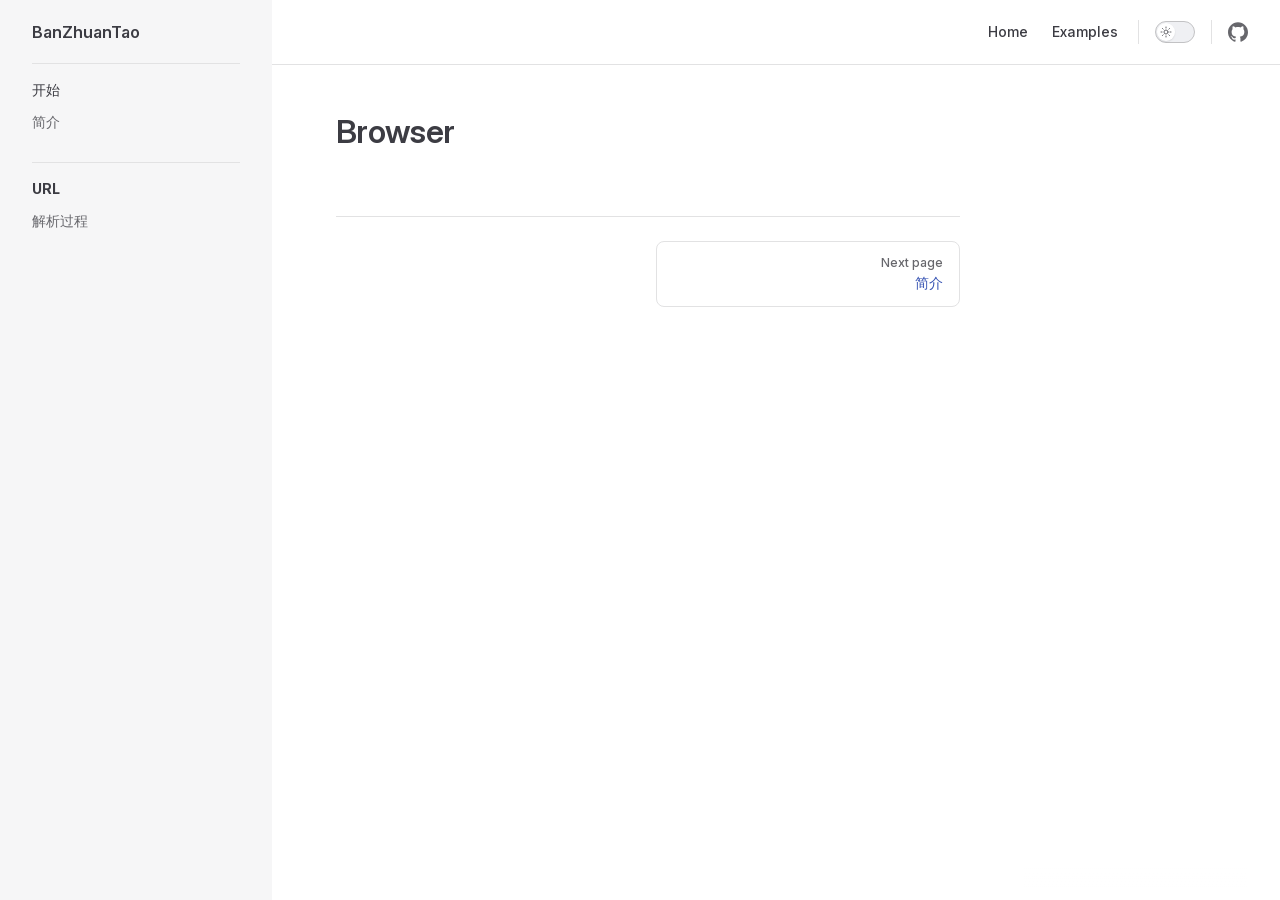
==== commit a4166dc6: "push dist banzhuantao/blog@d45a16706a91f7dc80822285c3b07e7b5f95d5bd" ====
--- a/browser/index.html
+++ b/browser/index.html
@@ -3,10 +3,10 @@
   <head>
     <meta charset="utf-8">
     <meta name="viewport" content="width=device-width,initial-scale=1">
-    <title>browser | BanZhuanTao</title>
+    <title>Browser | BanZhuanTao</title>
     <meta name="description" content="Learn programming">
     <meta name="generator" content="VitePress v2.0.0-alpha.17">
-    <link rel="preload stylesheet" href="/assets/style.CkpgZr3e.css" as="style">
+    <link rel="preload stylesheet" href="/assets/style.CNTerX_E.css" as="style">
     <link rel="preload stylesheet" href="/vp-icons.css" as="style">
     
     <script type="module" src="/assets/app.gSqBjTlx.js"></script>
@@ -14,13 +14,13 @@
     <link rel="modulepreload" href="/assets/chunks/plugin-vue_export-helper.JQk_Kig_.js">
     <link rel="modulepreload" href="/assets/chunks/client.BKW500PD.js">
     <link rel="modulepreload" href="/assets/chunks/runtime-core.esm-bundler.tX4qagM3.js">
-    <link rel="modulepreload" href="/assets/browser_index.md.B0GMLqjs.lean.js">
+    <link rel="modulepreload" href="/assets/browser_index.md.Luos-vnq.lean.js">
     <script id="check-dark-mode">(()=>{let e=localStorage.getItem(`vitepress-theme-appearance`)||`auto`,t=window.matchMedia(`(prefers-color-scheme: dark)`).matches;(!e||e===`auto`?t:e===`dark`)&&document.documentElement.classList.add(`dark`)})();</script>
     <script id="check-mac-os">document.documentElement.classList.toggle(`mac`,/Mac|iPhone|iPod|iPad/i.test(navigator.platform));</script>
   </head>
   <body>
-    <div id="app"><div class="Layout" data-v-26cc9ad7><!--[--><!--]--><!--[--><span tabindex="-1" data-v-3b183302></span><a href="#VPContent" class="VPSkipLink visually-hidden" data-v-3b183302>Skip to content</a><!--]--><!----><header class="VPNav" data-v-26cc9ad7 data-v-e6b369bb><div class="VPNavBar has-sidebar top" data-v-e6b369bb data-v-cee0b825><div class="wrapper" data-v-cee0b825><div class="container" data-v-cee0b825><div class="title" data-v-cee0b825><div class="VPNavBarTitle has-sidebar" data-v-cee0b825 data-v-acf572a1><a class="title" href="/" data-v-acf572a1><!--[--><!--]--><!----><span data-v-acf572a1>BanZhuanTao</span><!--[--><!--]--></a></div></div><div class="content" data-v-cee0b825><div class="content-body" data-v-cee0b825><!--[--><!--]--><div class="VPNavBarSearch search" data-v-cee0b825 data-v-5aafb0ab><!----></div><nav aria-labelledby="main-nav-aria-label" class="VPNavBarMenu menu" data-v-cee0b825 data-v-2003a9fb><span id="main-nav-aria-label" class="visually-hidden" data-v-2003a9fb> Main Navigation </span><!--[--><!--[--><a class="VPLink link VPNavBarMenuLink" href="/" tabindex="0" data-v-2003a9fb data-v-0ca82a2a><!--[--><span data-v-0ca82a2a>Home</span><!--]--></a><!--]--><!--[--><a class="VPLink link VPNavBarMenuLink" href="/markdown-examples.html" tabindex="0" data-v-2003a9fb data-v-0ca82a2a><!--[--><span data-v-0ca82a2a>Examples</span><!--]--></a><!--]--><!--]--></nav><!----><div class="VPNavBarAppearance appearance" data-v-cee0b825 data-v-66690546><button class="VPSwitch VPSwitchAppearance" type="button" role="switch" title aria-checked="false" data-v-66690546 data-v-f1c967fe data-v-5fdad39d><span class="check" data-v-5fdad39d><span class="icon" data-v-5fdad39d><!--[--><span class="vpi-sun sun" data-v-f1c967fe></span><span class="vpi-moon moon" data-v-f1c967fe></span><!--]--></span></span></button></div><div class="VPSocialLinks VPNavBarSocialLinks social-links" data-v-cee0b825 data-v-51cd24ef data-v-c5395a85><!--[--><a class="VPSocialLink no-icon" href="https://github.com/banzhuantao/banzhuantao.github.io" aria-label="github" target="_blank" rel="me noopener" data-v-c5395a85 data-v-8394ac6b><span class="vpi-social-github"></span></a><!--]--></div><div class="VPFlyout VPNavBarExtra extra" data-v-cee0b825 data-v-601f4626 data-v-3fb5cbc6><button type="button" class="button" aria-haspopup="true" aria-expanded="false" aria-label="extra navigation" data-v-3fb5cbc6><span class="vpi-more-horizontal icon" data-v-3fb5cbc6></span></button><div class="menu" data-v-3fb5cbc6><div class="VPMenu" data-v-3fb5cbc6 data-v-09484115><!----><!--[--><!--[--><!----><div class="group" data-v-601f4626><div class="item appearance" data-v-601f4626><p class="label" data-v-601f4626>Appearance</p><div class="appearance-action" data-v-601f4626><button class="VPSwitch VPSwitchAppearance" type="button" role="switch" title aria-checked="false" data-v-601f4626 data-v-f1c967fe data-v-5fdad39d><span class="check" data-v-5fdad39d><span class="icon" data-v-5fdad39d><!--[--><span class="vpi-sun sun" data-v-f1c967fe></span><span class="vpi-moon moon" data-v-f1c967fe></span><!--]--></span></span></button></div></div></div><div class="group" data-v-601f4626><div class="item social-links" data-v-601f4626><div class="VPSocialLinks social-links-list" data-v-601f4626 data-v-c5395a85><!--[--><a class="VPSocialLink no-icon" href="https://github.com/banzhuantao/banzhuantao.github.io" aria-label="github" target="_blank" rel="me noopener" data-v-c5395a85 data-v-8394ac6b><span class="vpi-social-github"></span></a><!--]--></div></div></div><!--]--><!--]--></div></div></div><!--[--><!--]--><button type="button" class="VPNavBarHamburger hamburger" aria-label="mobile navigation" aria-expanded="false" aria-controls="VPNavScreen" data-v-cee0b825 data-v-e5d14b28><span class="container" data-v-e5d14b28><span class="top" data-v-e5d14b28></span><span class="middle" data-v-e5d14b28></span><span class="bottom" data-v-e5d14b28></span></span></button></div></div></div></div><div class="divider" data-v-cee0b825><div class="divider-line" data-v-cee0b825></div></div></div><!----></header><div class="VPLocalNav has-sidebar empty" data-v-26cc9ad7 data-v-19f14911><div class="container" data-v-19f14911><button class="menu" aria-expanded="false" aria-controls="VPSidebarNav" data-v-19f14911><span class="vpi-align-left menu-icon" data-v-19f14911></span><span class="menu-text" data-v-19f14911>Menu</span></button><div class="VPLocalNavOutlineDropdown" style="--vp-vh:0px;" data-v-19f14911 data-v-fd73bdf1><button data-v-fd73bdf1>Return to top</button><!----></div></div></div><aside class="VPSidebar" data-v-26cc9ad7 data-v-9a40fd39><div class="curtain" data-v-9a40fd39></div><nav class="nav" id="VPSidebarNav" aria-labelledby="sidebar-aria-label" tabindex="-1" data-v-9a40fd39><span class="visually-hidden" id="sidebar-aria-label" data-v-9a40fd39> Sidebar Navigation </span><!--[--><!--]--><!--[--><div class="no-transition group" data-v-2f151a86><section class="VPSidebarItem level-0" data-v-2f151a86 data-v-7c2000ba><div class="item" role="button" tabindex="0" data-v-7c2000ba><div class="indicator" data-v-7c2000ba></div><h2 class="text" data-v-7c2000ba>开始</h2><!----></div><div class="items" data-v-7c2000ba><!--[--><div class="VPSidebarItem level-1 is-link" data-v-7c2000ba data-v-7c2000ba><div class="item" data-v-7c2000ba><div class="indicator" data-v-7c2000ba></div><a class="VPLink link link" href="/browser.html" data-v-7c2000ba><!--[--><p class="text" data-v-7c2000ba>简介</p><!--]--></a><!----></div><!----></div><div class="VPSidebarItem level-1 is-link" data-v-7c2000ba data-v-7c2000ba><div class="item" data-v-7c2000ba><div class="indicator" data-v-7c2000ba></div><a class="VPLink link link" href="/browser/markdown-examples.html" data-v-7c2000ba><!--[--><p class="text" data-v-7c2000ba>Markdown Examples</p><!--]--></a><!----></div><!----></div><div class="VPSidebarItem level-1 is-link" data-v-7c2000ba data-v-7c2000ba><div class="item" data-v-7c2000ba><div class="indicator" data-v-7c2000ba></div><a class="VPLink link link" href="/browser/api-examples.html" data-v-7c2000ba><!--[--><p class="text" data-v-7c2000ba>Runtime API Examples</p><!--]--></a><!----></div><!----></div><!--]--></div></section></div><div class="no-transition group" data-v-2f151a86><section class="VPSidebarItem level-0" data-v-2f151a86 data-v-7c2000ba><div class="item" role="button" tabindex="0" data-v-7c2000ba><div class="indicator" data-v-7c2000ba></div><h2 class="text" data-v-7c2000ba>URL</h2><!----></div><div class="items" data-v-7c2000ba><!--[--><div class="VPSidebarItem level-1 is-link" data-v-7c2000ba data-v-7c2000ba><div class="item" data-v-7c2000ba><div class="indicator" data-v-7c2000ba></div><a class="VPLink link link" href="/browser/url/parsing-process.html" data-v-7c2000ba><!--[--><p class="text" data-v-7c2000ba>解析过程</p><!--]--></a><!----></div><!----></div><!--]--></div></section></div><!--]--><!--[--><!--]--></nav></aside><div class="VPContent has-sidebar" id="VPContent" data-v-26cc9ad7 data-v-2e70f1a4><div class="VPDoc has-sidebar has-aside" data-v-2e70f1a4 data-v-fc262e57><!--[--><!--]--><div class="container" data-v-fc262e57><div class="aside" data-v-fc262e57><div class="aside-curtain" data-v-fc262e57></div><div class="aside-container" data-v-fc262e57><div class="aside-content" data-v-fc262e57><div class="VPDocAside" data-v-fc262e57 data-v-693cf954><!--[--><!--]--><!--[--><!--]--><nav aria-labelledby="doc-outline-aria-label" class="VPDocAsideOutline" data-v-693cf954 data-v-d2ba341e><div class="content" data-v-d2ba341e><div class="outline-marker" data-v-d2ba341e></div><div aria-level="2" class="outline-title" id="doc-outline-aria-label" role="heading" data-v-d2ba341e>On this page</div><ul class="VPDocOutlineItem root" data-v-d2ba341e data-v-d9d1b3f3><!--[--><!--]--></ul></div></nav><!--[--><!--]--><div class="spacer" data-v-693cf954></div><!--[--><!--]--><!----><!--[--><!--]--><!--[--><!--]--></div></div></div></div><div class="content" data-v-fc262e57><div class="content-container" data-v-fc262e57><!--[--><!--]--><main class="main" data-v-fc262e57><div style="position:relative;" class="vp-doc _browser_" data-v-fc262e57><div><h1 id="browser" tabindex="-1">browser <a class="header-anchor" href="#browser" aria-label="Permalink to “browser”">​</a></h1></div></div></main><footer class="VPDocFooter" data-v-fc262e57 data-v-549180a9><!--[--><!--]--><!----><nav class="prev-next" aria-labelledby="doc-footer-aria-label" data-v-549180a9><span class="visually-hidden" id="doc-footer-aria-label" data-v-549180a9>Pager</span><div class="pager" data-v-549180a9><!----></div><div class="pager" data-v-549180a9><a class="VPLink link pager-link next" href="/browser.html" data-v-549180a9><!--[--><span class="desc" data-v-549180a9>Next page</span><span class="title" data-v-549180a9>简介</span><!--]--></a></div></nav></footer><!--[--><!--]--></div></div></div><!--[--><!--]--></div></div><!----><!--[--><!--]--></div></div>
-    <script>window.__VP_HASH_MAP__=JSON.parse("{\"api-examples.md\":\"Cd-4Nj5c\",\"browser_index.md\":\"B0GMLqjs\",\"browser_url_parsing-process.md\":\"C4DhT97P\",\"index.md\":\"BJPacbch\",\"markdown-examples.md\":\"0IkI4i79\",\"react_index.md\":\"CURnjk3l\",\"vue_index.md\":\"CXBEzSti\"}");window.__VP_SITE_DATA__=JSON.parse("{\"lang\":\"en-US\",\"dir\":\"ltr\",\"title\":\"BanZhuanTao\",\"description\":\"Learn programming\",\"base\":\"/\",\"head\":[],\"router\":{\"prefetchLinks\":true},\"appearance\":true,\"themeConfig\":{\"nav\":[{\"text\":\"Home\",\"link\":\"/\"},{\"text\":\"Examples\",\"link\":\"/markdown-examples\"}],\"sidebar\":{\"/browser/\":[{\"text\":\"开始\",\"items\":[{\"text\":\"简介\",\"link\":\"/browser\"},{\"text\":\"Markdown Examples\",\"link\":\"/browser/markdown-examples\"},{\"text\":\"Runtime API Examples\",\"link\":\"/browser/api-examples\"}]},{\"text\":\"URL\",\"items\":[{\"text\":\"解析过程\",\"link\":\"/browser/url/parsing-process\"}]}],\"/vue/\":[{\"text\":\"开始\",\"items\":[{\"text\":\"简介\",\"link\":\"/vue\"}]}],\"/react/\":[{\"text\":\"开始\",\"items\":[{\"text\":\"简介\",\"link\":\"/react\"}]}]},\"socialLinks\":[{\"icon\":\"github\",\"link\":\"https://github.com/banzhuantao/banzhuantao.github.io\"}]},\"locales\":{},\"scrollOffset\":134,\"cleanUrls\":false,\"additionalConfig\":{}}");</script>
+    <div id="app"><div class="Layout" data-v-26cc9ad7><!--[--><!--]--><!--[--><span tabindex="-1" data-v-3b183302></span><a href="#VPContent" class="VPSkipLink visually-hidden" data-v-3b183302>Skip to content</a><!--]--><!----><header class="VPNav" data-v-26cc9ad7 data-v-e6b369bb><div class="VPNavBar has-sidebar top" data-v-e6b369bb data-v-cee0b825><div class="wrapper" data-v-cee0b825><div class="container" data-v-cee0b825><div class="title" data-v-cee0b825><div class="VPNavBarTitle has-sidebar" data-v-cee0b825 data-v-acf572a1><a class="title" href="/" data-v-acf572a1><!--[--><!--]--><!----><span data-v-acf572a1>BanZhuanTao</span><!--[--><!--]--></a></div></div><div class="content" data-v-cee0b825><div class="content-body" data-v-cee0b825><!--[--><!--]--><div class="VPNavBarSearch search" data-v-cee0b825 data-v-5aafb0ab><!----></div><nav aria-labelledby="main-nav-aria-label" class="VPNavBarMenu menu" data-v-cee0b825 data-v-2003a9fb><span id="main-nav-aria-label" class="visually-hidden" data-v-2003a9fb> Main Navigation </span><!--[--><!--[--><a class="VPLink link VPNavBarMenuLink" href="/" tabindex="0" data-v-2003a9fb data-v-0ca82a2a><!--[--><span data-v-0ca82a2a>Home</span><!--]--></a><!--]--><!--[--><a class="VPLink link VPNavBarMenuLink" href="/markdown-examples.html" tabindex="0" data-v-2003a9fb data-v-0ca82a2a><!--[--><span data-v-0ca82a2a>Examples</span><!--]--></a><!--]--><!--]--></nav><!----><div class="VPNavBarAppearance appearance" data-v-cee0b825 data-v-66690546><button class="VPSwitch VPSwitchAppearance" type="button" role="switch" title aria-checked="false" data-v-66690546 data-v-f1c967fe data-v-5fdad39d><span class="check" data-v-5fdad39d><span class="icon" data-v-5fdad39d><!--[--><span class="vpi-sun sun" data-v-f1c967fe></span><span class="vpi-moon moon" data-v-f1c967fe></span><!--]--></span></span></button></div><div class="VPSocialLinks VPNavBarSocialLinks social-links" data-v-cee0b825 data-v-51cd24ef data-v-c5395a85><!--[--><a class="VPSocialLink no-icon" href="https://github.com/banzhuantao/banzhuantao.github.io" aria-label="github" target="_blank" rel="me noopener" data-v-c5395a85 data-v-8394ac6b><span class="vpi-social-github"></span></a><!--]--></div><div class="VPFlyout VPNavBarExtra extra" data-v-cee0b825 data-v-601f4626 data-v-3fb5cbc6><button type="button" class="button" aria-haspopup="true" aria-expanded="false" aria-label="extra navigation" data-v-3fb5cbc6><span class="vpi-more-horizontal icon" data-v-3fb5cbc6></span></button><div class="menu" data-v-3fb5cbc6><div class="VPMenu" data-v-3fb5cbc6 data-v-09484115><!----><!--[--><!--[--><!----><div class="group" data-v-601f4626><div class="item appearance" data-v-601f4626><p class="label" data-v-601f4626>Appearance</p><div class="appearance-action" data-v-601f4626><button class="VPSwitch VPSwitchAppearance" type="button" role="switch" title aria-checked="false" data-v-601f4626 data-v-f1c967fe data-v-5fdad39d><span class="check" data-v-5fdad39d><span class="icon" data-v-5fdad39d><!--[--><span class="vpi-sun sun" data-v-f1c967fe></span><span class="vpi-moon moon" data-v-f1c967fe></span><!--]--></span></span></button></div></div></div><div class="group" data-v-601f4626><div class="item social-links" data-v-601f4626><div class="VPSocialLinks social-links-list" data-v-601f4626 data-v-c5395a85><!--[--><a class="VPSocialLink no-icon" href="https://github.com/banzhuantao/banzhuantao.github.io" aria-label="github" target="_blank" rel="me noopener" data-v-c5395a85 data-v-8394ac6b><span class="vpi-social-github"></span></a><!--]--></div></div></div><!--]--><!--]--></div></div></div><!--[--><!--]--><button type="button" class="VPNavBarHamburger hamburger" aria-label="mobile navigation" aria-expanded="false" aria-controls="VPNavScreen" data-v-cee0b825 data-v-e5d14b28><span class="container" data-v-e5d14b28><span class="top" data-v-e5d14b28></span><span class="middle" data-v-e5d14b28></span><span class="bottom" data-v-e5d14b28></span></span></button></div></div></div></div><div class="divider" data-v-cee0b825><div class="divider-line" data-v-cee0b825></div></div></div><!----></header><div class="VPLocalNav has-sidebar empty" data-v-26cc9ad7 data-v-19f14911><div class="container" data-v-19f14911><button class="menu" aria-expanded="false" aria-controls="VPSidebarNav" data-v-19f14911><span class="vpi-align-left menu-icon" data-v-19f14911></span><span class="menu-text" data-v-19f14911>Menu</span></button><div class="VPLocalNavOutlineDropdown" style="--vp-vh:0px;" data-v-19f14911 data-v-fd73bdf1><button data-v-fd73bdf1>Return to top</button><!----></div></div></div><aside class="VPSidebar" data-v-26cc9ad7 data-v-9a40fd39><div class="curtain" data-v-9a40fd39></div><nav class="nav" id="VPSidebarNav" aria-labelledby="sidebar-aria-label" tabindex="-1" data-v-9a40fd39><span class="visually-hidden" id="sidebar-aria-label" data-v-9a40fd39> Sidebar Navigation </span><!--[--><!--]--><!--[--><div class="no-transition group" data-v-2f151a86><section class="VPSidebarItem level-0" data-v-2f151a86 data-v-7c2000ba><div class="item" role="button" tabindex="0" data-v-7c2000ba><div class="indicator" data-v-7c2000ba></div><h2 class="text" data-v-7c2000ba>开始</h2><!----></div><div class="items" data-v-7c2000ba><!--[--><div class="VPSidebarItem level-1 is-link" data-v-7c2000ba data-v-7c2000ba><div class="item" data-v-7c2000ba><div class="indicator" data-v-7c2000ba></div><a class="VPLink link link" href="/browser.html" data-v-7c2000ba><!--[--><p class="text" data-v-7c2000ba>简介</p><!--]--></a><!----></div><!----></div><!--]--></div></section></div><div class="no-transition group" data-v-2f151a86><section class="VPSidebarItem level-0" data-v-2f151a86 data-v-7c2000ba><div class="item" role="button" tabindex="0" data-v-7c2000ba><div class="indicator" data-v-7c2000ba></div><h2 class="text" data-v-7c2000ba>URL</h2><!----></div><div class="items" data-v-7c2000ba><!--[--><div class="VPSidebarItem level-1 is-link" data-v-7c2000ba data-v-7c2000ba><div class="item" data-v-7c2000ba><div class="indicator" data-v-7c2000ba></div><a class="VPLink link link" href="/browser/url/parsing-process.html" data-v-7c2000ba><!--[--><p class="text" data-v-7c2000ba>解析过程</p><!--]--></a><!----></div><!----></div><!--]--></div></section></div><!--]--><!--[--><!--]--></nav></aside><div class="VPContent has-sidebar" id="VPContent" data-v-26cc9ad7 data-v-2e70f1a4><div class="VPDoc has-sidebar has-aside" data-v-2e70f1a4 data-v-fc262e57><!--[--><!--]--><div class="container" data-v-fc262e57><div class="aside" data-v-fc262e57><div class="aside-curtain" data-v-fc262e57></div><div class="aside-container" data-v-fc262e57><div class="aside-content" data-v-fc262e57><div class="VPDocAside" data-v-fc262e57 data-v-693cf954><!--[--><!--]--><!--[--><!--]--><nav aria-labelledby="doc-outline-aria-label" class="VPDocAsideOutline" data-v-693cf954 data-v-d2ba341e><div class="content" data-v-d2ba341e><div class="outline-marker" data-v-d2ba341e></div><div aria-level="2" class="outline-title" id="doc-outline-aria-label" role="heading" data-v-d2ba341e>本页目录</div><ul class="VPDocOutlineItem root" data-v-d2ba341e data-v-d9d1b3f3><!--[--><!--]--></ul></div></nav><!--[--><!--]--><div class="spacer" data-v-693cf954></div><!--[--><!--]--><!----><!--[--><!--]--><!--[--><!--]--></div></div></div></div><div class="content" data-v-fc262e57><div class="content-container" data-v-fc262e57><!--[--><!--]--><main class="main" data-v-fc262e57><div style="position:relative;" class="vp-doc _browser_" data-v-fc262e57><div><h1 id="browser" tabindex="-1">Browser <a class="header-anchor" href="#browser" aria-label="Permalink to “Browser”">​</a></h1></div></div></main><footer class="VPDocFooter" data-v-fc262e57 data-v-549180a9><!--[--><!--]--><!----><nav class="prev-next" aria-labelledby="doc-footer-aria-label" data-v-549180a9><span class="visually-hidden" id="doc-footer-aria-label" data-v-549180a9>Pager</span><div class="pager" data-v-549180a9><!----></div><div class="pager" data-v-549180a9><a class="VPLink link pager-link next" href="/browser.html" data-v-549180a9><!--[--><span class="desc" data-v-549180a9>Next page</span><span class="title" data-v-549180a9>简介</span><!--]--></a></div></nav></footer><!--[--><!--]--></div></div></div><!--[--><!--]--></div></div><!----><!--[--><!--]--></div></div>
+    <script>window.__VP_HASH_MAP__=JSON.parse("{\"api-examples.md\":\"Cd-4Nj5c\",\"browser_index.md\":\"Luos-vnq\",\"browser_url_parsing-process.md\":\"CD0j46NL\",\"index.md\":\"BJPacbch\",\"markdown-examples.md\":\"0IkI4i79\",\"react_index.md\":\"CURnjk3l\",\"vue_index.md\":\"CXBEzSti\"}");window.__VP_SITE_DATA__=JSON.parse("{\"lang\":\"en-US\",\"dir\":\"ltr\",\"title\":\"BanZhuanTao\",\"description\":\"Learn programming\",\"base\":\"/\",\"head\":[],\"router\":{\"prefetchLinks\":true},\"appearance\":true,\"themeConfig\":{\"nav\":[{\"text\":\"Home\",\"link\":\"/\"},{\"text\":\"Examples\",\"link\":\"/markdown-examples\"}],\"outline\":{\"level\":[2,3],\"label\":\"本页目录\"},\"sidebar\":{\"/browser/\":[{\"text\":\"开始\",\"items\":[{\"text\":\"简介\",\"link\":\"/browser\"}]},{\"text\":\"URL\",\"items\":[{\"text\":\"解析过程\",\"link\":\"/browser/url/parsing-process\"}]}],\"/vue/\":[{\"text\":\"开始\",\"items\":[{\"text\":\"简介\",\"link\":\"/vue\"}]}],\"/react/\":[{\"text\":\"开始\",\"items\":[{\"text\":\"简介\",\"link\":\"/react\"}]}]},\"socialLinks\":[{\"icon\":\"github\",\"link\":\"https://github.com/banzhuantao/banzhuantao.github.io\"}]},\"locales\":{},\"scrollOffset\":134,\"cleanUrls\":false,\"additionalConfig\":{}}");</script>
     
   </body>
 </html>
--- a/assets/style.CNTerX_E.css
+++ b/assets/style.CNTerX_E.css
@@ -0,0 +1,2 @@
+@font-face{font-family:Inter;font-style:normal;font-weight:100 900;font-display:swap;src:url(/assets/inter-roman-cyrillic-ext.BeNbU08G.woff2)format("woff2");unicode-range:U+460-52F,U+1C80-1C8A,U+20B4,U+2DE0-2DFF,U+A640-A69F,U+FE2E-FE2F}@font-face{font-family:Inter;font-style:normal;font-weight:100 900;font-display:swap;src:url(/assets/inter-roman-cyrillic.CD0kT8R4.woff2)format("woff2");unicode-range:U+301,U+400-45F,U+490-491,U+4B0-4B1,U+2116}@font-face{font-family:Inter;font-style:normal;font-weight:100 900;font-display:swap;src:url(/assets/inter-roman-greek-ext.CFAEQ5Ow.woff2)format("woff2");unicode-range:U+1F??}@font-face{font-family:Inter;font-style:normal;font-weight:100 900;font-display:swap;src:url(/assets/inter-roman-greek.Dsf7YjP7.woff2)format("woff2");unicode-range:U+370-377,U+37A-37F,U+384-38A,U+38C,U+38E-3A1,U+3A3-3FF}@font-face{font-family:Inter;font-style:normal;font-weight:100 900;font-display:swap;src:url(/assets/inter-roman-vietnamese.CpqCnS2H.woff2)format("woff2");unicode-range:U+102-103,U+110-111,U+128-129,U+168-169,U+1A0-1A1,U+1AF-1B0,U+300-301,U+303-304,U+308-309,U+323,U+329,U+1EA0-1EF9,U+20AB}@font-face{font-family:Inter;font-style:normal;font-weight:100 900;font-display:swap;src:url(/assets/inter-roman-latin-ext.Dl_ayf4-.woff2)format("woff2");unicode-range:U+100-2BA,U+2BD-2C5,U+2C7-2CC,U+2CE-2D7,U+2DD-2FF,U+304,U+308,U+329,U+1D00-1DBF,U+1E00-1E9F,U+1EF2-1EFF,U+2020,U+20A0-20AB,U+20AD-20C0,U+2113,U+2C60-2C7F,U+A720-A7FF}@font-face{font-family:Inter;font-style:normal;font-weight:100 900;font-display:swap;src:url(/assets/inter-roman-latin.Cy4MYw_J.woff2)format("woff2");unicode-range:U+??,U+131,U+152-153,U+2BB-2BC,U+2C6,U+2DA,U+2DC,U+304,U+308,U+329,U+2000-206F,U+20AC,U+2122,U+2191,U+2193,U+2212,U+2215,U+FEFF,U+FFFD}@font-face{font-family:Inter;font-style:italic;font-weight:100 900;font-display:swap;src:url(/assets/inter-italic-cyrillic-ext._dlW9xFb.woff2)format("woff2");unicode-range:U+460-52F,U+1C80-1C8A,U+20B4,U+2DE0-2DFF,U+A640-A69F,U+FE2E-FE2F}@font-face{font-family:Inter;font-style:italic;font-weight:100 900;font-display:swap;src:url(/assets/inter-italic-cyrillic.D7dRslh9.woff2)format("woff2");unicode-range:U+301,U+400-45F,U+490-491,U+4B0-4B1,U+2116}@font-face{font-family:Inter;font-style:italic;font-weight:100 900;font-display:swap;src:url(/assets/inter-italic-greek-ext.Ct-Tf2bq.woff2)format("woff2");unicode-range:U+1F??}@font-face{font-family:Inter;font-style:italic;font-weight:100 900;font-display:swap;src:url(/assets/inter-italic-greek.DNcpQ8QC.woff2)format("woff2");unicode-range:U+370-377,U+37A-37F,U+384-38A,U+38C,U+38E-3A1,U+3A3-3FF}@font-face{font-family:Inter;font-style:italic;font-weight:100 900;font-display:swap;src:url(/assets/inter-italic-vietnamese.BI5UxJD-.woff2)format("woff2");unicode-range:U+102-103,U+110-111,U+128-129,U+168-169,U+1A0-1A1,U+1AF-1B0,U+300-301,U+303-304,U+308-309,U+323,U+329,U+1EA0-1EF9,U+20AB}@font-face{font-family:Inter;font-style:italic;font-weight:100 900;font-display:swap;src:url(/assets/inter-italic-latin-ext.DytegdRQ.woff2)format("woff2");unicode-range:U+100-2BA,U+2BD-2C5,U+2C7-2CC,U+2CE-2D7,U+2DD-2FF,U+304,U+308,U+329,U+1D00-1DBF,U+1E00-1E9F,U+1EF2-1EFF,U+2020,U+20A0-20AB,U+20AD-20C0,U+2113,U+2C60-2C7F,U+A720-A7FF}@font-face{font-family:Inter;font-style:italic;font-weight:100 900;font-display:swap;src:url(/assets/inter-italic-latin.COaG5lWR.woff2)format("woff2");unicode-range:U+??,U+131,U+152-153,U+2BB-2BC,U+2C6,U+2DA,U+2DC,U+304,U+308,U+329,U+2000-206F,U+20AC,U+2122,U+2191,U+2193,U+2212,U+2215,U+FEFF,U+FFFD}@font-face{font-family:Inter4CJK;font-style:normal;font-weight:100 900;font-display:swap;src:url(/assets/inter-roman-cyrillic-ext.BeNbU08G.woff2)format("woff2");unicode-range:U+460-52F,U+1C80-1C88,U+20B4,U+2DE0-2DFF,U+A640-A69F,U+FE2E-FE2F}@font-face{font-family:Inter4CJK;font-style:normal;font-weight:100 900;font-display:swap;src:url(/assets/inter-roman-cyrillic.CD0kT8R4.woff2)format("woff2");unicode-range:U+301,U+400-45F,U+490-491,U+4B0-4B1,U+2116}@font-face{font-family:Inter4CJK;font-style:normal;font-weight:100 900;font-display:swap;src:url(/assets/inter-roman-greek-ext.CFAEQ5Ow.woff2)format("woff2");unicode-range:U+1F??}@font-face{font-family:Inter4CJK;font-style:normal;font-weight:100 900;font-display:swap;src:url(/assets/inter-roman-greek.Dsf7YjP7.woff2)format("woff2");unicode-range:U+370-377,U+37A-37F,U+384-38A,U+38C,U+38E-3A1,U+3A3-3FF}@font-face{font-family:Inter4CJK;font-style:normal;font-weight:100 900;font-display:swap;src:url(/assets/inter-roman-vietnamese.CpqCnS2H.woff2)format("woff2");unicode-range:U+102-103,U+110-111,U+128-129,U+168-169,U+1A0-1A1,U+1AF-1B0,U+300-301,U+303-304,U+308-309,U+323,U+329,U+1EA0-1EF9,U+20AB}@font-face{font-family:Inter4CJK;font-style:normal;font-weight:100 900;font-display:swap;src:url(/assets/inter-roman-latin-ext.Dl_ayf4-.woff2)format("woff2");unicode-range:U+100-2AF,U+304,U+308,U+329,U+1E00-1E9F,U+1EF2-1EFF,U+2020,U+20A0-20AB,U+20AD-20C0,U+2113,U+2C60-2C7F,U+A720-A7FF}@font-face{font-family:Inter4CJK;font-style:normal;font-weight:100 900;font-display:swap;src:url(/assets/inter-roman-latin.Cy4MYw_J.woff2)format("woff2");unicode-range:U+0-7D,U+7F-B6,U+B8-FF,U+131,U+152-153,U+2BB-2BC,U+2C6,U+2DA,U+2DC,U+304,U+308,U+329,U+2000-2012,U+2016-2017,U+201A-201B,U+201E-2025,U+2027-206F,U+2074,U+20AC,U+2122,U+2191,U+2193,U+2212,U+2215,U+FEFF,U+FFFD}@font-face{font-family:Inter4CJK;font-style:italic;font-weight:100 900;font-display:swap;src:url(/assets/inter-italic-cyrillic-ext._dlW9xFb.woff2)format("woff2");unicode-range:U+460-52F,U+1C80-1C88,U+20B4,U+2DE0-2DFF,U+A640-A69F,U+FE2E-FE2F}@font-face{font-family:Inter4CJK;font-style:italic;font-weight:100 900;font-display:swap;src:url(/assets/inter-italic-cyrillic.D7dRslh9.woff2)format("woff2");unicode-range:U+301,U+400-45F,U+490-491,U+4B0-4B1,U+2116}@font-face{font-family:Inter4CJK;font-style:italic;font-weight:100 900;font-display:swap;src:url(/assets/inter-italic-greek-ext.Ct-Tf2bq.woff2)format("woff2");unicode-range:U+1F??}@font-face{font-family:Inter4CJK;font-style:italic;font-weight:100 900;font-display:swap;src:url(/assets/inter-italic-greek.DNcpQ8QC.woff2)format("woff2");unicode-range:U+370-377,U+37A-37F,U+384-38A,U+38C,U+38E-3A1,U+3A3-3FF}@font-face{font-family:Inter4CJK;font-style:italic;font-weight:100 900;font-display:swap;src:url(/assets/inter-italic-vietnamese.BI5UxJD-.woff2)format("woff2");unicode-range:U+102-103,U+110-111,U+128-129,U+168-169,U+1A0-1A1,U+1AF-1B0,U+300-301,U+303-304,U+308-309,U+323,U+329,U+1EA0-1EF9,U+20AB}@font-face{font-family:Inter4CJK;font-style:italic;font-weight:100 900;font-display:swap;src:url(/assets/inter-italic-latin-ext.DytegdRQ.woff2)format("woff2");unicode-range:U+100-2AF,U+304,U+308,U+329,U+1E00-1E9F,U+1EF2-1EFF,U+2020,U+20A0-20AB,U+20AD-20C0,U+2113,U+2C60-2C7F,U+A720-A7FF}@font-face{font-family:Inter4CJK;font-style:italic;font-weight:100 900;font-display:swap;src:url(/assets/inter-italic-latin.COaG5lWR.woff2)format("woff2");unicode-range:U+0-7D,U+7F-B6,U+B8-FF,U+131,U+152-153,U+2BB-2BC,U+2C6,U+2DA,U+2DC,U+304,U+308,U+329,U+2000-2012,U+2016-2017,U+201A-201B,U+201E-2025,U+2027-206F,U+2074,U+20AC,U+2122,U+2191,U+2193,U+2212,U+2215,U+FEFF,U+FFFD}:root{--vp-c-white:#fff;--vp-c-black:#000;--vp-c-neutral:var(--vp-c-black);--vp-c-neutral-inverse:var(--vp-c-white)}.dark{--vp-c-neutral:var(--vp-c-white);--vp-c-neutral-inverse:var(--vp-c-black)}:root{--vp-c-gray-1:#dddde3;--vp-c-gray-2:#e4e4e9;--vp-c-gray-3:#ebebef;--vp-c-gray-soft:#8e96aa24;--vp-c-indigo-1:#3451b2;--vp-c-indigo-2:#3a5ccc;--vp-c-indigo-3:#5672cd;--vp-c-indigo-soft:#646cff24;--vp-c-purple-1:#6f42c1;--vp-c-purple-2:#7e4cc9;--vp-c-purple-3:#8e5cd9;--vp-c-purple-soft:#9f7aea24;--vp-c-green-1:#18794e;--vp-c-green-2:#299764;--vp-c-green-3:#30a46c;--vp-c-green-soft:#10b98124;--vp-c-yellow-1:#915930;--vp-c-yellow-2:#946300;--vp-c-yellow-3:#9f6a00;--vp-c-yellow-soft:#eab30824;--vp-c-red-1:#b8272c;--vp-c-red-2:#d5393e;--vp-c-red-3:#e0575b;--vp-c-red-soft:#f43f5e24;--vp-c-sponsor:#db2777}.dark{--vp-c-gray-1:#515c67;--vp-c-gray-2:#414853;--vp-c-gray-3:#32363f;--vp-c-gray-soft:#65758529;--vp-c-indigo-1:#a8b1ff;--vp-c-indigo-2:#5c73e7;--vp-c-indigo-3:#3e63dd;--vp-c-indigo-soft:#646cff29;--vp-c-purple-1:#c8abfa;--vp-c-purple-2:#a879e6;--vp-c-purple-3:#8e5cd9;--vp-c-purple-soft:#9f7aea29;--vp-c-green-1:#3dd68c;--vp-c-green-2:#30a46c;--vp-c-green-3:#298459;--vp-c-green-soft:#10b98129;--vp-c-yellow-1:#f9b44e;--vp-c-yellow-2:#da8b17;--vp-c-yellow-3:#a46a0a;--vp-c-yellow-soft:#eab30829;--vp-c-red-1:#f66f81;--vp-c-red-2:#f14158;--vp-c-red-3:#b62a3c;--vp-c-red-soft:#f43f5e29}:root{--vp-c-bg:#fff;--vp-c-bg-alt:#f6f6f7;--vp-c-bg-elv:#fff;--vp-c-bg-soft:#f6f6f7}.dark{--vp-c-bg:#1b1b1f;--vp-c-bg-alt:#161618;--vp-c-bg-elv:#202127;--vp-c-bg-soft:#202127}:root{--vp-c-border:#c2c2c4;--vp-c-divider:#e2e2e3;--vp-c-gutter:#e2e2e3}.dark{--vp-c-border:#3c3f44;--vp-c-divider:#2e2e32;--vp-c-gutter:#000}:root{--vp-c-text-1:#3c3c43;--vp-c-text-2:#67676c;--vp-c-text-3:#929295}.dark{--vp-c-text-1:#dfdfd6;--vp-c-text-2:#98989f;--vp-c-text-3:#6a6a71}:root{--vp-c-default-1:var(--vp-c-gray-1);--vp-c-default-2:var(--vp-c-gray-2);--vp-c-default-3:var(--vp-c-gray-3);--vp-c-default-soft:var(--vp-c-gray-soft);--vp-c-brand-1:var(--vp-c-indigo-1);--vp-c-brand-2:var(--vp-c-indigo-2);--vp-c-brand-3:var(--vp-c-indigo-3);--vp-c-brand-soft:var(--vp-c-indigo-soft);--vp-c-brand:var(--vp-c-brand-1);--vp-c-tip-1:var(--vp-c-brand-1);--vp-c-tip-2:var(--vp-c-brand-2);--vp-c-tip-3:var(--vp-c-brand-3);--vp-c-tip-soft:var(--vp-c-brand-soft);--vp-c-note-1:var(--vp-c-brand-1);--vp-c-note-2:var(--vp-c-brand-2);--vp-c-note-3:var(--vp-c-brand-3);--vp-c-note-soft:var(--vp-c-brand-soft);--vp-c-success-1:var(--vp-c-green-1);--vp-c-success-2:var(--vp-c-green-2);--vp-c-success-3:var(--vp-c-green-3);--vp-c-success-soft:var(--vp-c-green-soft);--vp-c-important-1:var(--vp-c-purple-1);--vp-c-important-2:var(--vp-c-purple-2);--vp-c-important-3:var(--vp-c-purple-3);--vp-c-important-soft:var(--vp-c-purple-soft);--vp-c-warning-1:var(--vp-c-yellow-1);--vp-c-warning-2:var(--vp-c-yellow-2);--vp-c-warning-3:var(--vp-c-yellow-3);--vp-c-warning-soft:var(--vp-c-yellow-soft);--vp-c-danger-1:var(--vp-c-red-1);--vp-c-danger-2:var(--vp-c-red-2);--vp-c-danger-3:var(--vp-c-red-3);--vp-c-danger-soft:var(--vp-c-red-soft);--vp-c-caution-1:var(--vp-c-red-1);--vp-c-caution-2:var(--vp-c-red-2);--vp-c-caution-3:var(--vp-c-red-3);--vp-c-caution-soft:var(--vp-c-red-soft);--vp-font-family-base:"Inter", -apple-system, BlinkMacSystemFont, sans-serif, "Apple Color Emoji", "Segoe UI Emoji", "Segoe UI Symbol", "Noto Color Emoji";--vp-font-family-mono:ui-monospace, "Menlo", "Monaco", "Consolas", "Liberation Mono", "Courier New", monospace;font-optical-sizing:auto}[lang]:where(:is(:lang(zh),:lang(ja))){--vp-font-family-base:"Inter4CJK", -apple-system, BlinkMacSystemFont, sans-serif, "Apple Color Emoji", "Segoe UI Emoji", "Segoe UI Symbol", "Noto Color Emoji"}[lang]:where(:is(:lang(zh),:lang(ja),:lang(ko))) h1,[lang]:where(:is(:lang(zh),:lang(ja),:lang(ko))) h2,[lang]:where(:is(:lang(zh),:lang(ja),:lang(ko))) h3,[lang]:where(:is(:lang(zh),:lang(ja),:lang(ko))) h4,[lang]:where(:is(:lang(zh),:lang(ja),:lang(ko))) h5,[lang]:where(:is(:lang(zh),:lang(ja),:lang(ko))) h6,[lang]:where(:is(:lang(zh),:lang(ja),:lang(ko))) li,[lang]:where(:is(:lang(zh),:lang(ja),:lang(ko))) p{line-break:strict}:root{--vp-shadow-1:0 1px 2px #0000000a, 0 1px 2px #0000000f;--vp-shadow-2:0 3px 12px #00000012, 0 1px 4px #00000012;--vp-shadow-3:0 12px 32px #0000001a, 0 2px 6px #00000014;--vp-shadow-4:0 14px 44px #0000001f, 0 3px 9px #0000001f;--vp-shadow-5:0 18px 56px #00000029, 0 4px 12px #00000029;--vp-z-index-footer:10;--vp-z-index-local-nav:20;--vp-z-index-nav:30;--vp-z-index-layout-top:40;--vp-z-index-backdrop:50;--vp-z-index-sidebar:60}@media (width>=960px){:root{--vp-z-index-sidebar:25}}:root{--vp-layout-max-width:1440px;--vp-header-anchor-symbol:"#";--vp-code-line-height:1.7;--vp-code-font-size:.875em;--vp-code-color:var(--vp-c-brand-1);--vp-code-link-color:var(--vp-c-brand-1);--vp-code-link-hover-color:var(--vp-c-brand-2);--vp-code-bg:var(--vp-c-default-soft);--vp-code-block-color:var(--vp-c-text-2);--vp-code-block-bg:var(--vp-c-bg-alt);--vp-code-block-divider-color:var(--vp-c-gutter);--vp-code-lang-color:var(--vp-c-text-2);--vp-code-line-highlight-color:var(--vp-c-default-soft);--vp-code-line-number-color:var(--vp-c-text-2);--vp-code-line-diff-add-color:var(--vp-c-success-soft);--vp-code-line-diff-add-symbol-color:var(--vp-c-success-1);--vp-code-line-diff-remove-color:var(--vp-c-danger-soft);--vp-code-line-diff-remove-symbol-color:var(--vp-c-danger-1);--vp-code-line-warning-color:var(--vp-c-warning-soft);--vp-code-line-error-color:var(--vp-c-danger-soft);--vp-code-copy-code-border-color:var(--vp-c-divider);--vp-code-copy-code-bg:var(--vp-c-bg-soft);--vp-code-copy-code-hover-border-color:var(--vp-c-divider);--vp-code-copy-code-hover-bg:var(--vp-c-bg);--vp-code-copy-code-active-text:var(--vp-c-text-2);--vp-code-copy-copied-text-content:"Copied";--vp-code-tab-divider:var(--vp-code-block-divider-color);--vp-code-tab-text-color:var(--vp-c-text-2);--vp-code-tab-bg:var(--vp-code-block-bg);--vp-code-tab-hover-text-color:var(--vp-c-text-1);--vp-code-tab-active-text-color:var(--vp-c-text-1);--vp-code-tab-active-bar-color:var(--vp-c-brand-1)}:lang(es),:lang(pt){--vp-code-copy-copied-text-content:"Copiado"}:lang(fa){--vp-code-copy-copied-text-content:"کپی شد"}:lang(ko){--vp-code-copy-copied-text-content:"복사됨"}:lang(ru){--vp-code-copy-copied-text-content:"Скопировано"}:lang(zh){--vp-code-copy-copied-text-content:"已复制"}:lang(ja){--vp-code-copy-copied-text-content:"コピー完了"}:root{--vp-button-brand-border:transparent;--vp-button-brand-text:var(--vp-c-white);--vp-button-brand-bg:var(--vp-c-brand-3);--vp-button-brand-hover-border:transparent;--vp-button-brand-hover-text:var(--vp-c-white);--vp-button-brand-hover-bg:var(--vp-c-brand-2);--vp-button-brand-active-border:transparent;--vp-button-brand-active-text:var(--vp-c-white);--vp-button-brand-active-bg:var(--vp-c-brand-1);--vp-button-alt-border:transparent;--vp-button-alt-text:var(--vp-c-text-1);--vp-button-alt-bg:var(--vp-c-default-3);--vp-button-alt-hover-border:transparent;--vp-button-alt-hover-text:var(--vp-c-text-1);--vp-button-alt-hover-bg:var(--vp-c-default-2);--vp-button-alt-active-border:transparent;--vp-button-alt-active-text:var(--vp-c-text-1);--vp-button-alt-active-bg:var(--vp-c-default-1);--vp-button-sponsor-border:var(--vp-c-text-2);--vp-button-sponsor-text:var(--vp-c-text-2);--vp-button-sponsor-bg:transparent;--vp-button-sponsor-hover-border:var(--vp-c-sponsor);--vp-button-sponsor-hover-text:var(--vp-c-sponsor);--vp-button-sponsor-hover-bg:transparent;--vp-button-sponsor-active-border:var(--vp-c-sponsor);--vp-button-sponsor-active-text:var(--vp-c-sponsor);--vp-button-sponsor-active-bg:transparent;--vp-custom-block-font-size:14px;--vp-custom-block-code-font-size:13px;--vp-custom-block-info-border:transparent;--vp-custom-block-info-text:var(--vp-c-text-1);--vp-custom-block-info-bg:var(--vp-c-default-soft);--vp-custom-block-info-code-bg:var(--vp-c-default-soft);--vp-custom-block-note-border:transparent;--vp-custom-block-note-text:var(--vp-c-text-1);--vp-custom-block-note-bg:var(--vp-c-default-soft);--vp-custom-block-note-code-bg:var(--vp-c-default-soft);--vp-custom-block-tip-border:transparent;--vp-custom-block-tip-text:var(--vp-c-text-1);--vp-custom-block-tip-bg:var(--vp-c-tip-soft);--vp-custom-block-tip-code-bg:var(--vp-c-tip-soft);--vp-custom-block-important-border:transparent;--vp-custom-block-important-text:var(--vp-c-text-1);--vp-custom-block-important-bg:var(--vp-c-important-soft);--vp-custom-block-important-code-bg:var(--vp-c-important-soft);--vp-custom-block-warning-border:transparent;--vp-custom-block-warning-text:var(--vp-c-text-1);--vp-custom-block-warning-bg:var(--vp-c-warning-soft);--vp-custom-block-warning-code-bg:var(--vp-c-warning-soft);--vp-custom-block-danger-border:transparent;--vp-custom-block-danger-text:var(--vp-c-text-1);--vp-custom-block-danger-bg:var(--vp-c-danger-soft);--vp-custom-block-danger-code-bg:var(--vp-c-danger-soft);--vp-custom-block-caution-border:transparent;--vp-custom-block-caution-text:var(--vp-c-text-1);--vp-custom-block-caution-bg:var(--vp-c-caution-soft);--vp-custom-block-caution-code-bg:var(--vp-c-caution-soft);--vp-custom-block-details-border:var(--vp-custom-block-info-border);--vp-custom-block-details-text:var(--vp-custom-block-info-text);--vp-custom-block-details-bg:var(--vp-custom-block-info-bg);--vp-custom-block-details-code-bg:var(--vp-custom-block-info-code-bg);--vp-input-border-color:var(--vp-c-border);--vp-input-bg-color:var(--vp-c-bg-alt);--vp-input-switch-bg-color:var(--vp-c-default-soft);--vp-nav-height:64px;--vp-nav-bg-color:var(--vp-c-bg);--vp-nav-screen-bg-color:var(--vp-c-bg);--vp-nav-logo-height:24px}.hide-nav{--vp-nav-height:0px}.hide-nav .VPSidebar{--vp-nav-height:22px}:root{--vp-local-nav-bg-color:var(--vp-c-bg);--vp-sidebar-width:272px;--vp-sidebar-bg-color:var(--vp-c-bg-alt);--vp-backdrop-bg-color:#0009;--vp-home-hero-name-color:var(--vp-c-brand-1);--vp-home-hero-name-background:transparent;--vp-home-hero-image-background-image:none;--vp-home-hero-image-filter:none;--vp-badge-info-border:transparent;--vp-badge-info-text:var(--vp-c-text-2);--vp-badge-info-bg:var(--vp-c-default-soft);--vp-badge-tip-border:transparent;--vp-badge-tip-text:var(--vp-c-tip-1);--vp-badge-tip-bg:var(--vp-c-tip-soft);--vp-badge-warning-border:transparent;--vp-badge-warning-text:var(--vp-c-warning-1);--vp-badge-warning-bg:var(--vp-c-warning-soft);--vp-badge-danger-border:transparent;--vp-badge-danger-text:var(--vp-c-danger-1);--vp-badge-danger-bg:var(--vp-c-danger-soft);--vp-carbon-ads-text-color:var(--vp-c-text-1);--vp-carbon-ads-poweredby-color:var(--vp-c-text-2);--vp-carbon-ads-bg-color:var(--vp-c-bg-soft);--vp-carbon-ads-hover-text-color:var(--vp-c-brand-1);--vp-carbon-ads-hover-poweredby-color:var(--vp-c-text-1);--vp-local-search-bg:var(--vp-c-bg);--vp-local-search-result-bg:var(--vp-c-bg);--vp-local-search-result-border:var(--vp-c-divider);--vp-local-search-result-selected-bg:var(--vp-c-bg);--vp-local-search-result-selected-border:var(--vp-c-brand-1);--vp-local-search-highlight-bg:var(--vp-c-brand-1);--vp-local-search-highlight-text:var(--vp-c-neutral-inverse)}@layer __vitepress_base{@media (prefers-reduced-motion:reduce){*,:before,:after{background-attachment:initial!important;scroll-behavior:auto!important;transition-duration:0s!important;transition-delay:0s!important;animation-duration:1ms!important;animation-iteration-count:1!important;animation-delay:-1ms!important}}*,:before,:after{box-sizing:border-box}html{-webkit-text-size-adjust:100%;font-size:16px;line-height:1.4}html.dark{--lightningcss-light: ;--lightningcss-dark:initial;color-scheme:dark}body{width:100%;min-width:320px;min-height:100vh;line-height:24px;font-family:var(--vp-font-family-base);color:var(--vp-c-text-1);background-color:var(--vp-c-bg);font-synthesis:style;text-rendering:optimizelegibility;-webkit-font-smoothing:antialiased;-moz-osx-font-smoothing:grayscale;text-autospace:normal;text-spacing-trim:normal;margin:0;font-size:16px;font-weight:400}main{display:block}h1,h2,h3,h4,h5,h6{margin:0;font-size:16px;font-weight:400;line-height:24px}p{margin:0}strong,b{font-weight:600}a,area,button,[role=button],input,label,select,summary,textarea{touch-action:manipulation}a{color:inherit;-webkit-text-decoration:inherit;text-decoration:inherit}ol,ul{margin:0;padding:0;list-style:none}blockquote{margin:0}pre,code,kbd,samp{font-family:var(--vp-font-family-mono);text-autospace:no-autospace}img,svg,video,canvas,audio,iframe,embed,object{display:block}figure{margin:0}img,video{max-width:100%;height:auto}button,input,optgroup,select,textarea{line-height:inherit;color:inherit;border:0;padding:0}button{background-color:#0000;background-image:none;padding:0;font-family:inherit}button:enabled,[role=button]:enabled{cursor:pointer}button:focus,button:focus-visible{outline:1px dotted;outline:4px auto -webkit-focus-ring-color}button:focus:not(:focus-visible){outline:none!important}input:focus,textarea:focus,select:focus{outline:none}table{border-collapse:collapse}input{background-color:#0000}:is(input:-ms-placeholder-shown,textarea:-ms-placeholder-shown){color:var(--vp-c-text-3)}:is(input:placeholder-shown,textarea:placeholder-shown){color:var(--vp-c-text-3)}input::-moz-placeholder{color:var(--vp-c-text-3)}textarea::-moz-placeholder{color:var(--vp-c-text-3)}input::placeholder,textarea::placeholder{color:var(--vp-c-text-3)}input::-webkit-outer-spin-button{-webkit-appearance:none;margin:0}input::-webkit-inner-spin-button{-webkit-appearance:none;margin:0}input[type=number]{-moz-appearance:textfield}textarea{resize:vertical}select{-webkit-appearance:none}fieldset{margin:0;padding:0}h1,h2,h3,h4,h5,h6,li,p{overflow-wrap:break-word}vite-error-overlay{z-index:9999}mjx-container{overflow-x:auto}mjx-container>svg{margin:auto;display:inline-block}}[class^=vpi-],[class*=\ vpi-],.vp-icon{width:1em;height:1em}[class^=vpi-].bg,[class*=\ vpi-].bg,.vp-icon.bg{background-color:#0000;background-size:100% 100%}[class^=vpi-]:not(.bg),[class*=\ vpi-]:not(.bg),.vp-icon:not(.bg){-webkit-mask:var(--icon) no-repeat;-webkit-mask:var(--icon) no-repeat;mask:var(--icon) no-repeat;color:inherit;background-color:currentColor;-webkit-mask-size:100% 100%;mask-size:100% 100%}.vpi-align-left{--icon:url("data:image/svg+xml,%3Csvg xmlns='http://www.w3.org/2000/svg' viewBox='0 0 24 24'%3E%3Cpath fill='none' stroke='black' stroke-linecap='round' stroke-linejoin='round' stroke-width='2' d='M15 12H3m14 6H3M21 6H3'/%3E%3C/svg%3E")}.vpi-arrow-right,.vpi-arrow-down,.vpi-arrow-left,.vpi-arrow-up{--icon:url("data:image/svg+xml,%3Csvg xmlns='http://www.w3.org/2000/svg' viewBox='0 0 24 24'%3E%3Cpath fill='none' stroke='black' stroke-linecap='round' stroke-linejoin='round' stroke-width='2' d='M5 12h14m-7-7l7 7l-7 7'/%3E%3C/svg%3E")}.vpi-chevron-right,.vpi-chevron-down,.vpi-chevron-left,.vpi-chevron-up{--icon:url("data:image/svg+xml,%3Csvg xmlns='http://www.w3.org/2000/svg' viewBox='0 0 24 24'%3E%3Cpath fill='none' stroke='black' stroke-linecap='round' stroke-linejoin='round' stroke-width='2' d='m9 18l6-6l-6-6'/%3E%3C/svg%3E")}.vpi-chevron-down,.vpi-arrow-down{transform:rotate(90deg)}.vpi-chevron-left,.vpi-arrow-left{transform:rotate(180deg)}.vpi-chevron-up,.vpi-arrow-up{transform:rotate(-90deg)}.vpi-square-pen{--icon:url("data:image/svg+xml,%3Csvg xmlns='http://www.w3.org/2000/svg' viewBox='0 0 24 24'%3E%3Cg fill='none' stroke='black' stroke-linecap='round' stroke-linejoin='round' stroke-width='2'%3E%3Cpath d='M12 3H5a2 2 0 0 0-2 2v14a2 2 0 0 0 2 2h14a2 2 0 0 0 2-2v-7'/%3E%3Cpath d='M18.375 2.625a1 1 0 0 1 3 3l-9.013 9.014a2 2 0 0 1-.853.505l-2.873.84a.5.5 0 0 1-.62-.62l.84-2.873a2 2 0 0 1 .506-.852z'/%3E%3C/g%3E%3C/svg%3E")}.vpi-plus{--icon:url("data:image/svg+xml,%3Csvg xmlns='http://www.w3.org/2000/svg' viewBox='0 0 24 24'%3E%3Cpath fill='none' stroke='black' stroke-linecap='round' stroke-linejoin='round' stroke-width='2' d='M5 12h14m-7-7v14'/%3E%3C/svg%3E")}.vpi-sun{--icon:url("data:image/svg+xml,%3Csvg xmlns='http://www.w3.org/2000/svg' viewBox='0 0 24 24'%3E%3Cg fill='none' stroke='black' stroke-linecap='round' stroke-linejoin='round' stroke-width='2'%3E%3Ccircle cx='12' cy='12' r='4'/%3E%3Cpath d='M12 2v2m0 16v2M4.93 4.93l1.41 1.41m11.32 11.32l1.41 1.41M2 12h2m16 0h2M6.34 17.66l-1.41 1.41M19.07 4.93l-1.41 1.41'/%3E%3C/g%3E%3C/svg%3E")}.vpi-moon{--icon:url("data:image/svg+xml,%3Csvg xmlns='http://www.w3.org/2000/svg' viewBox='0 0 24 24'%3E%3Cpath fill='none' stroke='black' stroke-linecap='round' stroke-linejoin='round' stroke-width='2' d='M12 3a6 6 0 0 0 9 9a9 9 0 1 1-9-9'/%3E%3C/svg%3E")}.vpi-more-horizontal{--icon:url("data:image/svg+xml,%3Csvg xmlns='http://www.w3.org/2000/svg' viewBox='0 0 24 24'%3E%3Cg fill='none' stroke='black' stroke-linecap='round' stroke-linejoin='round' stroke-width='2'%3E%3Ccircle cx='12' cy='12' r='1'/%3E%3Ccircle cx='19' cy='12' r='1'/%3E%3Ccircle cx='5' cy='12' r='1'/%3E%3C/g%3E%3C/svg%3E")}.vpi-languages{--icon:url("data:image/svg+xml,%3Csvg xmlns='http://www.w3.org/2000/svg' viewBox='0 0 24 24'%3E%3Cpath fill='none' stroke='black' stroke-linecap='round' stroke-linejoin='round' stroke-width='2' d='m5 8l6 6m-7 0l6-6l2-3M2 5h12M7 2h1m14 20l-5-10l-5 10m2-4h6'/%3E%3C/svg%3E")}.vpi-heart{--icon:url("data:image/svg+xml,%3Csvg xmlns='http://www.w3.org/2000/svg' viewBox='0 0 24 24'%3E%3Cpath fill='none' stroke='black' stroke-linecap='round' stroke-linejoin='round' stroke-width='2' d='M19 14c1.49-1.46 3-3.21 3-5.5A5.5 5.5 0 0 0 16.5 3c-1.76 0-3 .5-4.5 2c-1.5-1.5-2.74-2-4.5-2A5.5 5.5 0 0 0 2 8.5c0 2.3 1.5 4.05 3 5.5l7 7Z'/%3E%3C/svg%3E")}.vpi-search{--icon:url("data:image/svg+xml,%3Csvg xmlns='http://www.w3.org/2000/svg' viewBox='0 0 24 24'%3E%3Cg fill='none' stroke='black' stroke-linecap='round' stroke-linejoin='round' stroke-width='2'%3E%3Cpath d='m21 21l-4.34-4.34'/%3E%3Ccircle cx='11' cy='11' r='8'/%3E%3C/g%3E%3C/svg%3E")}.vpi-sparkles{--icon:url("data:image/svg+xml,%3Csvg xmlns='http://www.w3.org/2000/svg' viewBox='0 0 24 24'%3E%3Cg fill='none' stroke='black' stroke-linecap='round' stroke-linejoin='round' stroke-width='1.8'%3E%3Cpath d='M11.017 2.814a1 1 0 0 1 1.966 0l1.051 5.558a2 2 0 0 0 1.594 1.594l5.558 1.051a1 1 0 0 1 0 1.966l-5.558 1.051a2 2 0 0 0-1.594 1.594l-1.051 5.558a1 1 0 0 1-1.966 0l-1.051-5.558a2 2 0 0 0-1.594-1.594l-5.558-1.051a1 1 0 0 1 0-1.966l5.558-1.051a2 2 0 0 0 1.594-1.594zM20 2v4m2-2h-4'/%3E%3Ccircle cx='4' cy='20' r='2'/%3E%3C/g%3E%3C/svg%3E")}.vpi-layout-list{--icon:url("data:image/svg+xml,%3Csvg xmlns='http://www.w3.org/2000/svg' viewBox='0 0 24 24'%3E%3Cg fill='none' stroke='black' stroke-linecap='round' stroke-linejoin='round' stroke-width='2'%3E%3Crect width='7' height='7' x='3' y='3' rx='1'/%3E%3Crect width='7' height='7' x='3' y='14' rx='1'/%3E%3Cpath d='M14 4h7m-7 5h7m-7 6h7m-7 5h7'/%3E%3C/g%3E%3C/svg%3E")}.vpi-delete{--icon:url("data:image/svg+xml,%3Csvg xmlns='http://www.w3.org/2000/svg' viewBox='0 0 24 24'%3E%3Cpath fill='none' stroke='black' stroke-linecap='round' stroke-linejoin='round' stroke-width='2' d='M10 5a2 2 0 0 0-1.344.519l-6.328 5.74a1 1 0 0 0 0 1.481l6.328 5.741A2 2 0 0 0 10 19h10a2 2 0 0 0 2-2V7a2 2 0 0 0-2-2zm2 4l6 6m0-6l-6 6'/%3E%3C/svg%3E")}.vpi-corner-down-left{--icon:url("data:image/svg+xml,%3Csvg xmlns='http://www.w3.org/2000/svg' viewBox='0 0 24 24'%3E%3Cg fill='none' stroke='black' stroke-linecap='round' stroke-linejoin='round' stroke-width='2'%3E%3Cpath d='M20 4v7a4 4 0 0 1-4 4H4'/%3E%3Cpath d='m9 10l-5 5l5 5'/%3E%3C/g%3E%3C/svg%3E")}:root{--vp-icon-copy:url("data:image/svg+xml,%3Csvg xmlns='http://www.w3.org/2000/svg' viewBox='0 0 24 24'%3E%3Cg fill='none' stroke='rgba(128,128,128,1)' stroke-linecap='round' stroke-linejoin='round' stroke-width='2'%3E%3Crect width='8' height='4' x='8' y='2' rx='1' ry='1'/%3E%3Cpath d='M16 4h2a2 2 0 0 1 2 2v14a2 2 0 0 1-2 2H6a2 2 0 0 1-2-2V6a2 2 0 0 1 2-2h2'/%3E%3C/g%3E%3C/svg%3E");--vp-icon-copied:url("data:image/svg+xml,%3Csvg xmlns='http://www.w3.org/2000/svg' viewBox='0 0 24 24'%3E%3Cg fill='none' stroke='rgba(128,128,128,1)' stroke-linecap='round' stroke-linejoin='round' stroke-width='2'%3E%3Crect width='8' height='4' x='8' y='2' rx='1' ry='1'/%3E%3Cpath d='M16 4h2a2 2 0 0 1 2 2v14a2 2 0 0 1-2 2H6a2 2 0 0 1-2-2V6a2 2 0 0 1 2-2h2'/%3E%3Cpath d='m9 14l2 2l4-4'/%3E%3C/g%3E%3C/svg%3E")}.visually-hidden{white-space:nowrap;clip:rect(0 0 0 0);clip-path:inset(50%);width:1px;height:1px;position:absolute;overflow:hidden}.custom-block{line-height:24px;font-size:var(--vp-custom-block-font-size);color:var(--vp-c-text-2);border:1px solid #0000;border-radius:8px;padding:16px 16px 8px}.custom-block.info{border-color:var(--vp-custom-block-info-border);color:var(--vp-custom-block-info-text);background-color:var(--vp-custom-block-info-bg)}.custom-block.info a,.custom-block.info code{color:var(--vp-c-brand-1)}.custom-block.info a:hover,.custom-block.info a:hover>code{color:var(--vp-c-brand-2)}.custom-block.info code{background-color:var(--vp-custom-block-info-code-bg)}.custom-block.note{border-color:var(--vp-custom-block-note-border);color:var(--vp-custom-block-note-text);background-color:var(--vp-custom-block-note-bg)}.custom-block.note a,.custom-block.note code{color:var(--vp-c-brand-1)}.custom-block.note a:hover,.custom-block.note a:hover>code{color:var(--vp-c-brand-2)}.custom-block.note code{background-color:var(--vp-custom-block-note-code-bg)}.custom-block.tip{border-color:var(--vp-custom-block-tip-border);color:var(--vp-custom-block-tip-text);background-color:var(--vp-custom-block-tip-bg)}.custom-block.tip a,.custom-block.tip code{color:var(--vp-c-tip-1)}.custom-block.tip a:hover,.custom-block.tip a:hover>code{color:var(--vp-c-tip-2)}.custom-block.tip code{background-color:var(--vp-custom-block-tip-code-bg)}.custom-block.important{border-color:var(--vp-custom-block-important-border);color:var(--vp-custom-block-important-text);background-color:var(--vp-custom-block-important-bg)}.custom-block.important a,.custom-block.important code{color:var(--vp-c-important-1)}.custom-block.important a:hover,.custom-block.important a:hover>code{color:var(--vp-c-important-2)}.custom-block.important code{background-color:var(--vp-custom-block-important-code-bg)}.custom-block.warning{border-color:var(--vp-custom-block-warning-border);color:var(--vp-custom-block-warning-text);background-color:var(--vp-custom-block-warning-bg)}.custom-block.warning a,.custom-block.warning code{color:var(--vp-c-warning-1)}.custom-block.warning a:hover,.custom-block.warning a:hover>code{color:var(--vp-c-warning-2)}.custom-block.warning code{background-color:var(--vp-custom-block-warning-code-bg)}.custom-block.danger{border-color:var(--vp-custom-block-danger-border);color:var(--vp-custom-block-danger-text);background-color:var(--vp-custom-block-danger-bg)}.custom-block.danger a,.custom-block.danger code{color:var(--vp-c-danger-1)}.custom-block.danger a:hover,.custom-block.danger a:hover>code{color:var(--vp-c-danger-2)}.custom-block.danger code{background-color:var(--vp-custom-block-danger-code-bg)}.custom-block.caution{border-color:var(--vp-custom-block-caution-border);color:var(--vp-custom-block-caution-text);background-color:var(--vp-custom-block-caution-bg)}.custom-block.caution a,.custom-block.caution code{color:var(--vp-c-caution-1)}.custom-block.caution a:hover,.custom-block.caution a:hover>code{color:var(--vp-c-caution-2)}.custom-block.caution code{background-color:var(--vp-custom-block-caution-code-bg)}.custom-block.details{border-color:var(--vp-custom-block-details-border);color:var(--vp-custom-block-details-text);background-color:var(--vp-custom-block-details-bg)}.custom-block.details a{color:var(--vp-c-brand-1)}.custom-block.details a:hover,.custom-block.details a:hover>code{color:var(--vp-c-brand-2)}.custom-block.details code{background-color:var(--vp-custom-block-details-code-bg)}.custom-block-title{font-weight:600}.custom-block p+p{margin:8px 0}.custom-block.details summary{cursor:pointer;-webkit-user-select:none;user-select:none;margin:0 0 8px;font-weight:700}.custom-block.details summary+p{margin:8px 0}.custom-block a{color:inherit;text-underline-offset:2px;font-weight:600;text-decoration:underline;transition:opacity .25s}.custom-block a:hover{opacity:.75}.custom-block code{font-size:var(--vp-custom-block-code-font-size)}.custom-block.custom-block th,.custom-block.custom-block blockquote>p{font-size:var(--vp-custom-block-font-size);color:inherit}.dark .shiki span{color:var(--shiki-dark,inherit)}html:not(.dark) .shiki span{color:var(--shiki-light,inherit)}.vp-code-group{margin-top:16px}.vp-code-group .tabs{background-color:var(--vp-code-tab-bg);box-shadow:inset 0 -1px var(--vp-code-tab-divider);margin-left:-24px;margin-right:-24px;padding:0 12px;display:flex;position:relative;overflow:auto hidden}@media (width>=640px){.vp-code-group .tabs{border-radius:8px 8px 0 0;margin-left:0;margin-right:0}}.vp-code-group .tabs input{opacity:0;pointer-events:none;position:fixed}.vp-code-group .tabs label{color:var(--vp-code-tab-text-color);white-space:nowrap;cursor:pointer;border-bottom:1px solid #0000;padding:0 12px;font-size:14px;font-weight:500;line-height:48px;transition:color .25s;display:inline-block;position:relative}.vp-code-group .tabs label:after{z-index:1;content:"";background-color:#0000;border-radius:2px;height:2px;transition:background-color .25s;position:absolute;bottom:-1px;left:8px;right:8px}.vp-code-group label:hover{color:var(--vp-code-tab-hover-text-color)}.vp-code-group input:checked+label{color:var(--vp-code-tab-active-text-color)}.vp-code-group input:checked+label:after{background-color:var(--vp-code-tab-active-bar-color)}.vp-code-group div[class*=language-],.vp-block{display:none;border-top-left-radius:0!important;border-top-right-radius:0!important;margin-top:0!important}.vp-code-group div[class*=language-].active,.vp-block.active{display:block}.vp-block{padding:20px 24px}.vp-doc h1,.vp-doc h2,.vp-doc h3,.vp-doc h4,.vp-doc h5,.vp-doc h6{outline:none;font-weight:600;position:relative}.vp-doc h1{letter-spacing:-.02em;font-size:28px;line-height:40px}.vp-doc h2{border-top:1px solid var(--vp-c-divider);letter-spacing:-.02em;margin:48px 0 16px;padding-top:24px;font-size:24px;line-height:32px}.vp-doc h3{letter-spacing:-.01em;margin:32px 0 0;font-size:20px;line-height:28px}.vp-doc h4{letter-spacing:-.01em;margin:24px 0 0;font-size:18px;line-height:24px}.vp-doc .header-anchor{-webkit-user-select:none;user-select:none;opacity:0;margin-left:-.87em;font-weight:500;text-decoration:none;transition:color .25s,opacity .25s;position:absolute;top:0;left:0}.vp-doc .header-anchor:before{content:var(--vp-header-anchor-symbol)}.vp-doc h1:hover .header-anchor,.vp-doc h1 .header-anchor:focus,.vp-doc h2:hover .header-anchor,.vp-doc h2 .header-anchor:focus,.vp-doc h3:hover .header-anchor,.vp-doc h3 .header-anchor:focus,.vp-doc h4:hover .header-anchor,.vp-doc h4 .header-anchor:focus,.vp-doc h5:hover .header-anchor,.vp-doc h5 .header-anchor:focus,.vp-doc h6:hover .header-anchor,.vp-doc h6 .header-anchor:focus{opacity:1}@media (width>=768px){.vp-doc h1{letter-spacing:-.02em;font-size:32px;line-height:40px}}.vp-doc h2 .header-anchor{top:24px}.vp-doc p,.vp-doc img,.vp-doc summary{margin:16px 0}.vp-doc p{line-height:28px}.vp-doc blockquote{border-left:2px solid var(--vp-c-divider);color:var(--vp-c-text-2);margin:16px 0;padding-left:16px;transition:border-color .5s}.vp-doc blockquote>p{margin:0;font-size:16px;transition:color .5s}.vp-doc a{color:var(--vp-c-brand-1);text-underline-offset:2px;font-weight:500;text-decoration:underline;transition:color .25s,opacity .25s}.vp-doc a:hover{color:var(--vp-c-brand-2)}.vp-doc strong{font-weight:600}.vp-doc ul,.vp-doc ol{margin:16px 0;padding-left:1.25rem}.vp-doc ul{list-style:outside}.vp-doc ol{list-style:decimal}.vp-doc li+li{margin-top:8px}.vp-doc li>ol,.vp-doc li>ul{margin:8px 0 0}.vp-doc table{border-collapse:collapse;margin:20px 0;display:block;overflow-x:auto}.vp-doc tr{background-color:var(--vp-c-bg);border-top:1px solid var(--vp-c-divider);transition:background-color .5s}.vp-doc tr:nth-child(2n){background-color:var(--vp-c-bg-soft)}.vp-doc th,.vp-doc td{border:1px solid var(--vp-c-divider);padding:8px 16px}.vp-doc th{text-align:left;color:var(--vp-c-text-2);background-color:var(--vp-c-bg-soft);font-size:14px;font-weight:600}.vp-doc td{font-size:14px}.vp-doc hr{border:none;border-top:1px solid var(--vp-c-divider);margin:16px 0}.vp-doc .custom-block{margin:16px 0}.vp-doc .custom-block p{margin:8px 0;line-height:24px}.vp-doc .custom-block p:first-child{margin:0}.vp-doc .custom-block div[class*=language-]{border-radius:8px;margin:8px 0!important}.vp-doc .custom-block div[class*=language-] code{background-color:#0000;font-weight:400}.vp-doc .custom-block .vp-code-group,.vp-doc .custom-block [class*=vp-code-block]{margin-top:8px}.vp-doc .custom-block .vp-code-group .tabs{border-radius:8px 8px 0 0;margin:0}.vp-doc .custom-block .vp-code-group div[class*=language-],.vp-doc .custom-block [class*=vp-code-block] div[class*=language-]{margin-top:0!important}.vp-doc :not(pre,h1,h2,h3,h4,h5,h6)>code{font-size:var(--vp-code-font-size);color:var(--vp-code-color)}.vp-doc :not(pre)>code{background-color:var(--vp-code-bg);border-radius:4px;padding:3px 6px;transition:color .25s,background-color .5s}.vp-doc a>code{color:var(--vp-code-link-color)}.vp-doc a:hover>code{color:var(--vp-code-link-hover-color)}.vp-doc h1>code,.vp-doc h2>code,.vp-doc h3>code,.vp-doc h4>code{font-size:.9em}.vp-doc div[class*=language-],.vp-block{background-color:var(--vp-code-block-bg);margin:16px -24px;transition:background-color .5s;position:relative;overflow-x:auto}@media (width>=640px){.vp-doc div[class*=language-],.vp-block{border-radius:8px;margin:16px 0}}@media (width<=639px){.vp-doc li div[class*=language-]{border-radius:8px 0 0 8px}}.vp-doc div[class*=language-]+div[class*=language-],.vp-doc div[class$=-api]+div[class*=language-],.vp-doc div[class*=language-]+div[class$=-api]>div[class*=language-]{margin-top:-8px}.vp-doc [class*=language-] pre,.vp-doc [class*=language-] code{tab-size:4}.vp-doc [class*=language-] pre{z-index:1;text-align:left;background:0 0;margin:0;padding:20px 0;position:relative;overflow-x:auto}.vp-doc [class*=language-] code{width:fit-content;min-width:100%;line-height:var(--vp-code-line-height);font-size:var(--vp-code-font-size);color:var(--vp-code-block-color);padding:0 24px;transition:color .5s;display:block}.vp-doc [class*=language-] code .highlighted{background-color:var(--vp-code-line-highlight-color);width:calc(100% + 48px);margin:0 -24px;padding:0 24px;transition:background-color .5s;display:inline-block}.vp-doc [class*=language-] code .highlighted.error{background-color:var(--vp-code-line-error-color)}.vp-doc [class*=language-] code .highlighted.warning{background-color:var(--vp-code-line-warning-color)}.vp-doc [class*=language-] code .diff{width:calc(100% + 48px);margin:0 -24px;padding:0 24px;transition:background-color .5s;display:inline-block}.vp-doc [class*=language-] code .diff:before{position:absolute;left:10px}.vp-doc [class*=language-] .has-focused-lines .line:not(.has-focus){filter:blur(.095rem);opacity:.4;opacity:.7;transition:filter .35s,opacity .35s}.vp-doc [class*=language-]:hover .has-focused-lines .line:not(.has-focus){filter:blur();opacity:1}.vp-doc [class*=language-] code .diff.remove{background-color:var(--vp-code-line-diff-remove-color);opacity:.7}.vp-doc [class*=language-] code .diff.remove:before{content:"-";color:var(--vp-code-line-diff-remove-symbol-color)}.vp-doc [class*=language-] code .diff.add{background-color:var(--vp-code-line-diff-add-color)}.vp-doc [class*=language-] code .diff.add:before{content:"+";color:var(--vp-code-line-diff-add-symbol-color)}.vp-doc div[class*=language-].line-numbers-mode{padding-left:32px}.vp-doc .line-numbers-wrapper{z-index:3;border-right:1px solid var(--vp-code-block-divider-color);text-align:center;width:32px;font-family:var(--vp-font-family-mono);line-height:var(--vp-code-line-height);font-size:var(--vp-code-font-size);color:var(--vp-code-line-number-color);padding-top:20px;transition:border-color .5s,color .5s;position:absolute;top:0;bottom:0;left:0}.vp-doc [class*=language-]>button.copy{z-index:3;border:1px solid var(--vp-code-copy-code-border-color);background-color:var(--vp-code-copy-code-bg);opacity:0;cursor:pointer;background-image:var(--vp-icon-copy);direction:ltr;background-position:50%;background-repeat:no-repeat;background-size:20px;border-radius:4px;width:40px;height:40px;transition:border-color .25s,background-color .25s,opacity .25s;position:absolute;top:12px;right:12px}.vp-doc [class*=language-]:hover>button.copy,.vp-doc [class*=language-]>button.copy:focus{opacity:1}.vp-doc [class*=language-]>button.copy:hover,.vp-doc [class*=language-]>button.copy.copied{border-color:var(--vp-code-copy-code-hover-border-color);background-color:var(--vp-code-copy-code-hover-bg)}.vp-doc [class*=language-]>button.copy.copied,.vp-doc [class*=language-]>button.copy:hover.copied{background-color:var(--vp-code-copy-code-hover-bg);background-image:var(--vp-icon-copied);border-radius:0 4px 4px 0}.vp-doc [class*=language-]>button.copy.copied:before,.vp-doc [class*=language-]>button.copy:hover.copied:before{border:1px solid var(--vp-code-copy-code-hover-border-color);text-align:center;width:fit-content;height:40px;color:var(--vp-code-copy-code-active-text);background-color:var(--vp-code-copy-code-hover-bg);white-space:nowrap;content:var(--vp-code-copy-copied-text-content);border-right:0;border-radius:4px 0 0 4px;justify-content:center;align-items:center;padding:0 10px;font-size:12px;font-weight:500;display:flex;position:relative;top:-1px;transform:translate(calc(-100% - 1px))}.vp-doc [class*=language-]>span.lang{z-index:2;-webkit-user-select:none;user-select:none;color:var(--vp-code-lang-color);font-size:12px;font-weight:500;transition:color .4s,opacity .4s;position:absolute;top:2px;right:8px}.vp-doc [class*=language-]:hover>button.copy+span.lang,.vp-doc [class*=language-]>button.copy:focus+span.lang{opacity:0}.vp-doc .VPTeamMembers{margin-top:24px}.vp-doc .VPTeamMembers.small.count-1 .container{max-width:calc(50% - 12px)!important;margin:0!important}.vp-doc .VPTeamMembers.small.count-2 .container,.vp-doc .VPTeamMembers.small.count-3 .container{max-width:100%!important}.vp-doc .VPTeamMembers.medium.count-1 .container{max-width:calc(50% - 12px)!important;margin:0!important}:is(.vp-external-link-icon,.vp-doc a[href*="://"],.vp-doc a[target=_blank]):not(:is(.no-icon,svg a,:has(img,svg))):after{width:11px;height:11px;color:var(--vp-c-text-3);--icon:url("data:image/svg+xml, %3Csvg xmlns='http://www.w3.org/2000/svg' viewBox='0 0 24 24' %3E%3Cpath d='M0 0h24v24H0V0z' fill='none' /%3E%3Cpath d='M9 5v2h6.59L4 18.59 5.41 20 17 8.41V15h2V5H9z' /%3E%3C/svg%3E");-webkit-mask-image:var(--icon);-webkit-mask-image:var(--icon);mask-image:var(--icon);background:currentColor;flex-shrink:0;margin-top:-1px;margin-left:4px;display:inline-block}.vp-external-link-icon:after{content:""}.external-link-icon-enabled :is(.vp-doc a[href*="://"],.vp-doc a[target=_blank]):not(:is(.no-icon,svg a,:has(img,svg))):after{content:"";color:currentColor}.vp-sponsor{border-radius:16px;overflow:hidden}.vp-sponsor.aside{border-radius:12px}.vp-sponsor-section+.vp-sponsor-section{margin-top:4px}.vp-sponsor-tier{text-align:center;width:100%;color:var(--vp-c-text-2);background-color:var(--vp-c-bg-soft);font-weight:600;line-height:24px;letter-spacing:1px!important;margin:0 0 4px!important}.vp-sponsor.normal .vp-sponsor-tier{padding:13px 0 11px;font-size:14px}.vp-sponsor.aside .vp-sponsor-tier{padding:9px 0 7px;font-size:12px}.vp-sponsor-grid+.vp-sponsor-tier{margin-top:4px}.vp-sponsor-grid{flex-wrap:wrap;gap:4px;display:flex}.vp-sponsor-grid.xmini .vp-sponsor-grid-link{height:64px}.vp-sponsor-grid.xmini .vp-sponsor-grid-image{max-width:64px;max-height:22px}.vp-sponsor-grid.mini .vp-sponsor-grid-link{height:72px}.vp-sponsor-grid.mini .vp-sponsor-grid-image{max-width:96px;max-height:24px}.vp-sponsor-grid.small .vp-sponsor-grid-link{height:96px}.vp-sponsor-grid.small .vp-sponsor-grid-image{max-width:96px;max-height:24px}.vp-sponsor-grid.medium .vp-sponsor-grid-link{height:112px}.vp-sponsor-grid.medium .vp-sponsor-grid-image{max-width:120px;max-height:36px}.vp-sponsor-grid.big .vp-sponsor-grid-link{height:184px}.vp-sponsor-grid.big .vp-sponsor-grid-image{max-width:192px;max-height:56px}.vp-sponsor-grid[data-vp-grid="2"] .vp-sponsor-grid-item{width:calc(50% - 2px)}.vp-sponsor-grid[data-vp-grid="3"] .vp-sponsor-grid-item{width:calc(33.3333% - 2.66667px)}.vp-sponsor-grid[data-vp-grid="4"] .vp-sponsor-grid-item{width:calc(25% - 3px)}.vp-sponsor-grid[data-vp-grid="5"] .vp-sponsor-grid-item{width:calc(20% - 3.2px)}.vp-sponsor-grid[data-vp-grid="6"] .vp-sponsor-grid-item{width:calc(16.6667% - 3.33333px)}.vp-sponsor-grid-item{background-color:var(--vp-c-bg-soft);flex-shrink:0;width:100%;transition:background-color .25s}.vp-sponsor-grid-item:hover{background-color:var(--vp-c-default-soft)}.vp-sponsor-grid-item:hover .vp-sponsor-grid-image{filter:grayscale(0)invert(0)}.vp-sponsor-grid-item.empty:hover{background-color:var(--vp-c-bg-soft)}.dark .vp-sponsor-grid-item:hover{background-color:var(--vp-c-white)}.dark .vp-sponsor-grid-item.empty:hover{background-color:var(--vp-c-bg-soft)}.vp-sponsor-grid-link{display:flex}.vp-sponsor-grid-box{justify-content:center;align-items:center;width:100%;display:flex}.vp-sponsor-grid-image{filter:grayscale();max-width:100%;transition:filter .25s}.dark .vp-sponsor-grid-image{filter:grayscale()invert()}.VPBadge{white-space:nowrap;border:1px solid #0000;border-radius:12px;margin-left:2px;padding:0 10px;font-size:12px;font-weight:500;line-height:22px;display:inline-block;transform:translateY(-2px)}.VPBadge.small{padding:0 6px;font-size:10px;line-height:18px;transform:translateY(-8px)}.VPDocFooter .VPBadge{display:none}.vp-doc h1>.VPBadge,.vp-doc h2>.VPBadge{vertical-align:middle;margin:0 0 0 2px}.vp-doc h2>.VPBadge{padding:0 8px}.vp-doc h3>.VPBadge{vertical-align:middle}.vp-doc h4>.VPBadge,.vp-doc h5>.VPBadge,.vp-doc h6>.VPBadge{vertical-align:middle;line-height:18px}.VPBadge.info{border-color:var(--vp-badge-info-border);color:var(--vp-badge-info-text);background-color:var(--vp-badge-info-bg)}.VPBadge.tip{border-color:var(--vp-badge-tip-border);color:var(--vp-badge-tip-text);background-color:var(--vp-badge-tip-bg)}.VPBadge.warning{border-color:var(--vp-badge-warning-border);color:var(--vp-badge-warning-text);background-color:var(--vp-badge-warning-bg)}.VPBadge.danger{border-color:var(--vp-badge-danger-border);color:var(--vp-badge-danger-text);background-color:var(--vp-badge-danger-bg)}.VPBackdrop[data-v-ef936226]{z-index:var(--vp-z-index-backdrop);background:var(--vp-backdrop-bg-color);transition:opacity .5s;position:fixed;inset:0}.VPBackdrop.fade-enter-from[data-v-ef936226],.VPBackdrop.fade-leave-to[data-v-ef936226]{opacity:0}.VPBackdrop.fade-leave-active[data-v-ef936226]{transition-duration:.25s}@media (width>=1280px){.VPBackdrop[data-v-ef936226]{display:none}}.NotFound[data-v-0bdc0494]{text-align:center;padding:64px 24px 96px}@media (width>=768px){.NotFound[data-v-0bdc0494]{padding:96px 32px 168px}}.code[data-v-0bdc0494]{font-size:64px;font-weight:600;line-height:64px}.title[data-v-0bdc0494]{letter-spacing:2px;padding-top:12px;font-size:20px;font-weight:700;line-height:20px}.divider[data-v-0bdc0494]{background-color:var(--vp-c-divider);width:64px;height:1px;margin:24px auto 18px}.quote[data-v-0bdc0494]{max-width:256px;color:var(--vp-c-text-2);margin:0 auto;font-size:14px;font-weight:500}.action[data-v-0bdc0494]{padding-top:20px}.link[data-v-0bdc0494]{border:1px solid var(--vp-c-brand-1);color:var(--vp-c-brand-1);border-radius:16px;padding:3px 16px;font-size:14px;font-weight:500;transition:border-color .25s,color .25s;display:inline-block}.link[data-v-0bdc0494]:hover{border-color:var(--vp-c-brand-2);color:var(--vp-c-brand-2)}.root[data-v-d9d1b3f3]{z-index:1;position:relative}.nested[data-v-d9d1b3f3]{padding-left:16px;padding-right:16px}.outline-link[data-v-d9d1b3f3]{color:var(--vp-c-text-2);white-space:nowrap;text-overflow:ellipsis;font-size:14px;font-weight:400;line-height:32px;transition:color .5s;display:block;overflow:hidden}.outline-link[data-v-d9d1b3f3]:hover,.outline-link.active[data-v-d9d1b3f3]{color:var(--vp-c-text-1);transition:color .25s}.outline-link.nested[data-v-d9d1b3f3]{padding-left:13px}.VPDocAsideOutline[data-v-d2ba341e]{display:none}.VPDocAsideOutline.has-outline[data-v-d2ba341e]{display:block}.content[data-v-d2ba341e]{border-left:1px solid var(--vp-c-divider);padding-left:16px;font-size:13px;font-weight:500;position:relative}.outline-marker[data-v-d2ba341e]{z-index:0;opacity:0;background-color:var(--vp-c-brand-1);border-radius:2px;width:2px;height:18px;transition:top .25s cubic-bezier(0,1,.5,1),background-color .5s,opacity .25s;position:absolute;top:32px;left:-1px}.outline-title[data-v-d2ba341e]{font-size:14px;font-weight:600;line-height:32px}.VPDocAside[data-v-693cf954]{flex-direction:column;flex-grow:1;display:flex}.spacer[data-v-693cf954]{flex-grow:1}.VPDocAside[data-v-693cf954] .spacer+.VPDocAsideSponsors,.VPDocAside[data-v-693cf954] .spacer+.VPDocAsideCarbonAds{margin-top:24px}.VPDocAside[data-v-693cf954] .VPDocAsideSponsors+.VPDocAsideCarbonAds{margin-top:16px}.VPLastUpdated[data-v-0ebee9e9]{color:var(--vp-c-text-2);font-size:14px;font-weight:500;line-height:24px}@media (width>=640px){.VPLastUpdated[data-v-0ebee9e9]{font-size:14px;font-weight:500;line-height:32px}}.VPDocFooter[data-v-549180a9]{margin-top:64px}.edit-info[data-v-549180a9]{padding-bottom:18px}@media (width>=640px){.edit-info[data-v-549180a9]{justify-content:space-between;align-items:center;padding-bottom:14px;display:flex}}.edit-link-button[data-v-549180a9]{color:var(--vp-c-brand-1);border:0;align-items:center;font-size:14px;font-weight:500;line-height:32px;transition:color .25s;display:flex}.edit-link-button[data-v-549180a9]:hover{color:var(--vp-c-brand-2)}.edit-link-icon[data-v-549180a9]{margin-right:8px}.prev-next[data-v-549180a9]{border-top:1px solid var(--vp-c-divider);grid-row-gap:8px;padding-top:24px;display:grid}@media (width>=640px){.prev-next[data-v-549180a9]{grid-column-gap:16px;grid-template-columns:repeat(2,1fr)}}.pager-link[data-v-549180a9]{border:1px solid var(--vp-c-divider);border-radius:8px;width:100%;height:100%;padding:11px 16px 13px;transition:border-color .25s;display:block}.pager-link[data-v-549180a9]:hover{border-color:var(--vp-c-brand-1)}.pager-link.next[data-v-549180a9]{text-align:right;margin-left:auto}.desc[data-v-549180a9]{color:var(--vp-c-text-2);font-size:12px;font-weight:500;line-height:20px;display:block}.title[data-v-549180a9]{color:var(--vp-c-brand-1);font-size:14px;font-weight:500;line-height:20px;transition:color .25s;display:block}.VPDoc[data-v-fc262e57]{width:100%;padding:32px 24px 96px}@media (width>=768px){.VPDoc[data-v-fc262e57]{padding:48px 32px 128px}}@media (width>=960px){.VPDoc[data-v-fc262e57]{padding:48px 32px 0}.VPDoc:not(.has-sidebar) .container[data-v-fc262e57]{justify-content:center;max-width:992px;display:flex}.VPDoc:not(.has-sidebar) .content[data-v-fc262e57]{max-width:752px}}@media (width>=1280px){.VPDoc .container[data-v-fc262e57]{justify-content:center;display:flex}.VPDoc .aside[data-v-fc262e57]{display:block}}@media (width>=1440px){.VPDoc:not(.has-sidebar) .content[data-v-fc262e57]{max-width:784px}.VPDoc:not(.has-sidebar) .container[data-v-fc262e57]{max-width:1104px}}.container[data-v-fc262e57]{width:100%;margin:0 auto}.aside[data-v-fc262e57]{flex-grow:1;order:2;width:100%;max-width:256px;padding-left:32px;display:none;position:relative}.left-aside[data-v-fc262e57]{padding-left:unset;order:1;padding-right:32px}.aside-container[data-v-fc262e57]{padding-top:calc(var(--vp-nav-height) + var(--vp-layout-top-height,0px) + var(--vp-doc-top-height,0px) + 48px);scrollbar-width:none;width:224px;height:100vh;position:fixed;top:0;overflow:hidden auto}.aside-container[data-v-fc262e57]::-webkit-scrollbar{display:none}.aside-curtain[data-v-fc262e57]{z-index:10;background:linear-gradient(transparent, var(--vp-c-bg) 70%);pointer-events:none;width:224px;height:32px;position:fixed;bottom:0}.aside-content[data-v-fc262e57]{min-height:calc(100vh - (var(--vp-nav-height) + var(--vp-layout-top-height,0px) + 48px));flex-direction:column;padding-bottom:32px;display:flex}.content[data-v-fc262e57]{width:100%;margin:0 auto;position:relative}@media (width>=960px){.content[data-v-fc262e57]{padding:0 32px 128px}}@media (width>=1280px){.content[data-v-fc262e57]{order:1;min-width:640px;margin:0}}.content-container[data-v-fc262e57]{margin:0 auto}.VPDoc.has-aside .content-container[data-v-fc262e57]{max-width:688px}.VPButton[data-v-228b9a45]{text-align:center;white-space:nowrap;border:1px solid #0000;font-weight:600;transition:color .25s,border-color .25s,background-color .25s;display:inline-block}.VPButton[data-v-228b9a45]:active{transition:color .1s,border-color .1s,background-color .1s}.VPButton.medium[data-v-228b9a45]{border-radius:20px;padding:0 20px;font-size:14px;line-height:38px}.VPButton.big[data-v-228b9a45]{border-radius:24px;padding:0 24px;font-size:16px;line-height:46px}.VPButton.brand[data-v-228b9a45]{border-color:var(--vp-button-brand-border);color:var(--vp-button-brand-text);background-color:var(--vp-button-brand-bg)}.VPButton.brand[data-v-228b9a45]:hover{border-color:var(--vp-button-brand-hover-border);color:var(--vp-button-brand-hover-text);background-color:var(--vp-button-brand-hover-bg)}.VPButton.brand[data-v-228b9a45]:active{border-color:var(--vp-button-brand-active-border);color:var(--vp-button-brand-active-text);background-color:var(--vp-button-brand-active-bg)}.VPButton.alt[data-v-228b9a45]{border-color:var(--vp-button-alt-border);color:var(--vp-button-alt-text);background-color:var(--vp-button-alt-bg)}.VPButton.alt[data-v-228b9a45]:hover{border-color:var(--vp-button-alt-hover-border);color:var(--vp-button-alt-hover-text);background-color:var(--vp-button-alt-hover-bg)}.VPButton.alt[data-v-228b9a45]:active{border-color:var(--vp-button-alt-active-border);color:var(--vp-button-alt-active-text);background-color:var(--vp-button-alt-active-bg)}.VPButton.sponsor[data-v-228b9a45]{border-color:var(--vp-button-sponsor-border);color:var(--vp-button-sponsor-text);background-color:var(--vp-button-sponsor-bg)}.VPButton.sponsor[data-v-228b9a45]:hover{border-color:var(--vp-button-sponsor-hover-border);color:var(--vp-button-sponsor-hover-text);background-color:var(--vp-button-sponsor-hover-bg)}.VPButton.sponsor[data-v-228b9a45]:active{border-color:var(--vp-button-sponsor-active-border);color:var(--vp-button-sponsor-active-text);background-color:var(--vp-button-sponsor-active-bg)}html:not(.dark) .VPImage.dark[data-v-f385db2b],.dark .VPImage.light[data-v-f385db2b]{display:none}.VPHero[data-v-df2a9f4b]{margin-top:calc((var(--vp-nav-height) + var(--vp-layout-top-height,0px)) * -1);padding:calc(var(--vp-nav-height) + var(--vp-layout-top-height,0px) + 48px) 24px 48px}@media (width>=640px){.VPHero[data-v-df2a9f4b]{padding:calc(var(--vp-nav-height) + var(--vp-layout-top-height,0px) + 80px) 48px 64px}}@media (width>=960px){.VPHero[data-v-df2a9f4b]{padding:calc(var(--vp-nav-height) + var(--vp-layout-top-height,0px) + 80px) 64px 64px}}.container[data-v-df2a9f4b]{flex-direction:column;max-width:1152px;margin:0 auto;display:flex}@media (width>=960px){.container[data-v-df2a9f4b]{flex-direction:row}}.main[data-v-df2a9f4b]{z-index:10;flex-grow:1;flex-shrink:0;order:2;position:relative}.VPHero.has-image .container[data-v-df2a9f4b]{text-align:center}@media (width>=960px){.VPHero.has-image .container[data-v-df2a9f4b]{text-align:left}.main[data-v-df2a9f4b]{order:1;width:66.6667%}.VPHero.has-image .main[data-v-df2a9f4b]{max-width:592px}}.heading[data-v-df2a9f4b]{flex-direction:column;display:flex}:is(.name,.text)[data-v-df2a9f4b]{letter-spacing:-.4px;white-space:pre-wrap;width:fit-content;max-width:392px;font-size:32px;font-weight:700;line-height:40px}:is(.name,.text)[data-v-df2a9f4b]:lang(ja){font-feature-settings:"palt";word-break:auto-phrase}.VPHero.has-image .name[data-v-df2a9f4b],.VPHero.has-image .text[data-v-df2a9f4b]{margin:0 auto}.name[data-v-df2a9f4b]{color:var(--vp-home-hero-name-color)}.clip[data-v-df2a9f4b]{background:var(--vp-home-hero-name-background);-webkit-text-fill-color:var(--vp-home-hero-name-color);-webkit-background-clip:text;background-clip:text}@media (width>=640px){.name[data-v-df2a9f4b],.text[data-v-df2a9f4b]{max-width:576px;font-size:48px;line-height:56px}}@media (width>=960px){.name[data-v-df2a9f4b],.text[data-v-df2a9f4b]{font-size:56px;line-height:64px}.VPHero.has-image .name[data-v-df2a9f4b],.VPHero.has-image .text[data-v-df2a9f4b]{margin:0}}.tagline[data-v-df2a9f4b]{white-space:pre-wrap;max-width:392px;color:var(--vp-c-text-2);padding-top:8px;font-size:18px;font-weight:500;line-height:28px}.VPHero.has-image .tagline[data-v-df2a9f4b]{margin:0 auto}@media (width>=640px){.tagline[data-v-df2a9f4b]{max-width:576px;padding-top:12px;font-size:20px;line-height:32px}}@media (width>=960px){.tagline[data-v-df2a9f4b]{font-size:24px;line-height:36px}.VPHero.has-image .tagline[data-v-df2a9f4b]{margin:0}}.actions[data-v-df2a9f4b]{flex-wrap:wrap;margin:-6px;padding-top:24px;display:flex}.VPHero.has-image .actions[data-v-df2a9f4b]{justify-content:center}@media (width>=640px){.actions[data-v-df2a9f4b]{padding-top:32px}}@media (width>=960px){.VPHero.has-image .actions[data-v-df2a9f4b]{justify-content:flex-start}}.action[data-v-df2a9f4b]{flex-shrink:0;padding:6px}.image[data-v-df2a9f4b]{order:1;margin:-76px -24px -48px}@media (width>=640px){.image[data-v-df2a9f4b]{margin:-108px -24px -48px}}@media (width>=960px){.image[data-v-df2a9f4b]{flex-grow:1;order:2;min-height:100%;margin:0}}.image-container[data-v-df2a9f4b]{width:320px;height:320px;margin:0 auto;position:relative}@media (width>=640px){.image-container[data-v-df2a9f4b]{width:392px;height:392px}}@media (width>=960px){.image-container[data-v-df2a9f4b]{justify-content:center;align-items:center;width:100%;height:100%;display:flex;transform:translate(-32px,-32px)}}.image-bg[data-v-df2a9f4b]{background-image:var(--vp-home-hero-image-background-image);width:192px;height:192px;filter:var(--vp-home-hero-image-filter);border-radius:50%;position:absolute;top:50%;left:50%;transform:translate(-50%,-50%)}@media (width>=640px){.image-bg[data-v-df2a9f4b]{width:256px;height:256px}}@media (width>=960px){.image-bg[data-v-df2a9f4b]{width:320px;height:320px}}[data-v-df2a9f4b] .image-src{object-fit:contain;width:100%;max-width:192px;height:100%;max-height:192px;position:absolute;top:50%;left:50%;transform:translate(-50%,-50%)}@media (width>=640px){[data-v-df2a9f4b] .image-src{max-width:256px;max-height:256px}}@media (width>=960px){[data-v-df2a9f4b] .image-src{max-width:320px;max-height:320px}}.VPFeature[data-v-fa7ed946]{border:1px solid var(--vp-c-bg-soft);background-color:var(--vp-c-bg-soft);border-radius:12px;height:100%;transition:border-color .25s,background-color .25s;display:block}.VPFeature.link[data-v-fa7ed946]:hover{border-color:var(--vp-c-brand-1)}.box[data-v-fa7ed946]{flex-direction:column;height:100%;padding:24px;display:flex}.box[data-v-fa7ed946]>.VPImage{margin-bottom:20px}.icon[data-v-fa7ed946]{background-color:var(--vp-c-default-soft);border-radius:6px;justify-content:center;align-items:center;width:48px;height:48px;margin-bottom:20px;font-size:24px;transition:background-color .25s;display:flex}.title[data-v-fa7ed946]{font-size:16px;font-weight:600;line-height:24px}.details[data-v-fa7ed946]{color:var(--vp-c-text-2);flex-grow:1;padding-top:8px;font-size:14px;font-weight:500;line-height:24px}ul.details[data-v-fa7ed946]{padding-left:14px;list-style-type:disc}.link-text[data-v-fa7ed946]{padding-top:8px}.link-text-value[data-v-fa7ed946]{color:var(--vp-c-brand-1);align-items:center;font-size:14px;font-weight:500;display:flex}.link-text-icon[data-v-fa7ed946]{margin-left:6px}.VPFeatures[data-v-cd6f951c]{padding:0 24px;position:relative}@media (width>=640px){.VPFeatures[data-v-cd6f951c]{padding:0 48px}}@media (width>=960px){.VPFeatures[data-v-cd6f951c]{padding:0 64px}}.container[data-v-cd6f951c]{max-width:1152px;margin:0 auto}.items[data-v-cd6f951c]{flex-wrap:wrap;margin:-8px;display:flex}.item[data-v-cd6f951c]{width:100%;padding:8px}@media (width>=640px){.item.grid-2[data-v-cd6f951c],.item.grid-4[data-v-cd6f951c],.item.grid-6[data-v-cd6f951c]{width:50%}}@media (width>=768px){.item.grid-2[data-v-cd6f951c],.item.grid-4[data-v-cd6f951c]{width:50%}.item.grid-3[data-v-cd6f951c],.item.grid-6[data-v-cd6f951c]{width:33.3333%}}@media (width>=960px){.item.grid-4[data-v-cd6f951c]{width:25%}}.container[data-v-61c830ec]{width:100%;max-width:1280px;margin:auto;padding:0 24px}@media (width>=640px){.container[data-v-61c830ec]{padding:0 48px}}@media (width>=960px){.container[data-v-61c830ec]{width:100%;padding:0 64px}}.vp-doc[data-v-61c830ec] .VPHomeSponsors,.vp-doc[data-v-61c830ec] .VPTeamPage{margin-left:var(--vp-offset,calc(50% - 50vw));margin-right:var(--vp-offset,calc(50% - 50vw))}.vp-doc[data-v-61c830ec] .VPHomeSponsors h2{letter-spacing:normal;border-top:none}.vp-doc[data-v-61c830ec] .VPHomeSponsors a,.vp-doc[data-v-61c830ec] .VPTeamPage a{text-decoration:none}.VPHome[data-v-d5460950]{margin-bottom:96px}@media (width>=768px){.VPHome[data-v-d5460950]{margin-bottom:128px}}.VPContent[data-v-2e70f1a4]{margin:var(--vp-layout-top-height,0px) auto 0;flex-grow:1;flex-shrink:0;width:100%}.VPContent.is-home[data-v-2e70f1a4]{width:100%;max-width:100%}.VPContent.has-sidebar[data-v-2e70f1a4]{margin:0}@media (width>=960px){.VPContent[data-v-2e70f1a4]{padding-top:var(--vp-nav-height)}.VPContent.has-sidebar[data-v-2e70f1a4]{margin:var(--vp-layout-top-height,0px) 0 0;padding-left:var(--vp-sidebar-width)}}@media (width>=1440px){.VPContent.has-sidebar[data-v-2e70f1a4]{padding-right:calc((100% - var(--vp-layout-max-width)) / 2);padding-left:calc((100% - var(--vp-layout-max-width)) / 2 + var(--vp-sidebar-width))}}.VPFooter[data-v-d476aad7]{z-index:var(--vp-z-index-footer);border-top:1px solid var(--vp-c-gutter);background-color:var(--vp-c-bg);padding:32px 24px;position:relative}.VPFooter.has-sidebar[data-v-d476aad7]{display:none}.VPFooter[data-v-d476aad7] a{text-underline-offset:2px;text-decoration-line:underline;transition:color .25s}.VPFooter[data-v-d476aad7] a:hover{color:var(--vp-c-text-1)}@media (width>=768px){.VPFooter[data-v-d476aad7]{padding:32px}}.container[data-v-d476aad7]{max-width:var(--vp-layout-max-width);text-align:center;margin:0 auto}.message[data-v-d476aad7],.copyright[data-v-d476aad7]{color:var(--vp-c-text-2);font-size:14px;font-weight:500;line-height:24px}.VPLocalNavOutlineDropdown button[data-v-fd73bdf1]{color:var(--vp-c-text-2);font-size:12px;font-weight:500;line-height:24px;transition:color .5s;display:block;position:relative}.VPLocalNavOutlineDropdown button[data-v-fd73bdf1]:hover{color:var(--vp-c-text-1);transition:color .25s}.VPLocalNavOutlineDropdown button.open[data-v-fd73bdf1]{color:var(--vp-c-text-1)}.icon[data-v-fd73bdf1]{vertical-align:middle;margin-left:2px;font-size:14px;transition:transform .25s;display:inline-block;transform:rotate(0)}@media (width>=960px){.VPLocalNavOutlineDropdown button[data-v-fd73bdf1]{font-size:14px}.icon[data-v-fd73bdf1]{font-size:16px}}.open>.icon[data-v-fd73bdf1]{transform:rotate(90deg)}.items[data-v-fd73bdf1]{border:1px solid var(--vp-c-border);background-color:var(--vp-c-gutter);max-height:calc(var(--vp-vh,100vh) - 86px);box-shadow:var(--vp-shadow-3);border-radius:8px;gap:1px;display:grid;position:absolute;top:40px;left:16px;right:16px;overflow:hidden auto}@media (width>=960px){.items[data-v-fd73bdf1]{right:auto;left:calc(var(--vp-sidebar-width) + 32px);width:320px}}.header[data-v-fd73bdf1]{background-color:var(--vp-c-bg-soft)}.top-link[data-v-fd73bdf1]{color:var(--vp-c-brand-1);padding:0 16px;font-size:14px;font-weight:500;line-height:48px;display:block}.outline[data-v-fd73bdf1]{background-color:var(--vp-c-bg-soft);padding:8px 0}.flyout-enter-active[data-v-fd73bdf1]{transition:all .2s ease-out}.flyout-leave-active[data-v-fd73bdf1]{transition:all .15s ease-in}.flyout-enter-from[data-v-fd73bdf1],.flyout-leave-to[data-v-fd73bdf1]{opacity:0;transform:translateY(-16px)}.VPLocalNav[data-v-19f14911]{z-index:var(--vp-z-index-local-nav);border-bottom:1px solid var(--vp-c-gutter);padding-top:var(--vp-layout-top-height,0px);background-color:var(--vp-local-nav-bg-color);width:100%;position:sticky;top:0;left:0}.VPLocalNav.fixed[data-v-19f14911]{position:fixed}@media (width>=960px){.VPLocalNav[data-v-19f14911]{top:var(--vp-nav-height)}.VPLocalNav.has-sidebar[data-v-19f14911]{padding-left:var(--vp-sidebar-width)}.VPLocalNav.empty[data-v-19f14911]{display:none}}@media (width>=1280px){.VPLocalNav[data-v-19f14911]{display:none}}.container[data-v-19f14911]{justify-content:space-between;align-items:center;display:flex}.menu[data-v-19f14911]{color:var(--vp-c-text-2);align-items:center;font-size:12px;font-weight:500;line-height:24px;transition:color .5s;display:flex}.menu[data-v-19f14911]:hover{color:var(--vp-c-text-1);transition:color .25s}@media (width>=960px){.menu[data-v-19f14911]{display:none}}.menu-icon[data-v-19f14911]{margin-right:8px;font-size:14px}.menu[data-v-19f14911],[data-v-19f14911] .VPLocalNavOutlineDropdown>button{padding:12px 24px 11px}@media (width>=768px){.menu[data-v-19f14911],[data-v-19f14911] .VPLocalNavOutlineDropdown>button{padding:12px 32px 11px}}.VPSwitch[data-v-5fdad39d]{border:1px solid var(--vp-input-border-color);background-color:var(--vp-input-switch-bg-color);border-radius:11px;flex-shrink:0;width:40px;height:22px;display:block;position:relative;transition:border-color .25s!important}.VPSwitch[data-v-5fdad39d]:hover{border-color:var(--vp-c-brand-1)}.check[data-v-5fdad39d]{background-color:var(--vp-c-neutral-inverse);width:18px;height:18px;box-shadow:var(--vp-shadow-1);border-radius:50%;position:absolute;top:1px;left:1px;transition:transform .25s!important}.icon[data-v-5fdad39d]{border-radius:50%;width:18px;height:18px;display:block;position:relative;overflow:hidden}.icon[data-v-5fdad39d] [class^=vpi-]{width:12px;height:12px;color:var(--vp-c-text-2);position:absolute;top:3px;left:3px}.dark .icon[data-v-5fdad39d] [class^=vpi-]{color:var(--vp-c-text-1);transition:opacity .25s!important}.sun[data-v-f1c967fe]{opacity:1}.moon[data-v-f1c967fe],.dark .sun[data-v-f1c967fe]{opacity:0}.dark .moon[data-v-f1c967fe]{opacity:1}.dark .VPSwitchAppearance[data-v-f1c967fe] .check{transform:translate(18px)}.VPNavBarAppearance[data-v-66690546]{display:none}@media (width>=1280px){.VPNavBarAppearance[data-v-66690546]{align-items:center;display:flex}}.VPMenuGroup+.VPMenuLink[data-v-7110a4f4]{border-top:1px solid var(--vp-c-divider);margin:12px -12px 0;padding:12px 12px 0}.link[data-v-7110a4f4]{color:var(--vp-c-text-1);text-align:left;white-space:nowrap;border-radius:6px;padding:0 12px;font-size:14px;font-weight:500;line-height:32px;transition:background-color .25s,color .25s;display:block}.link[data-v-7110a4f4]:hover{color:var(--vp-c-brand-1);background-color:var(--vp-c-default-soft)}.link.active[data-v-7110a4f4]{color:var(--vp-c-brand-1)}.VPMenuGroup[data-v-e0673d12]{border-top:1px solid var(--vp-c-divider);margin:12px -12px 0;padding:12px 12px 0}.VPMenuGroup[data-v-e0673d12]:first-child{border-top:0;margin-top:0;padding-top:0}.VPMenuGroup+.VPMenuGroup[data-v-e0673d12]{border-top:1px solid var(--vp-c-divider);margin-top:12px}.title[data-v-e0673d12]{color:var(--vp-c-text-2);white-space:nowrap;padding:0 12px;font-size:14px;font-weight:600;line-height:32px;transition:color .25s}.VPMenu[data-v-09484115]{border:1px solid var(--vp-c-divider);background-color:var(--vp-c-bg-elv);min-width:128px;box-shadow:var(--vp-shadow-3);max-height:calc(100vh - var(--vp-nav-height));border-radius:12px;padding:12px;transition:background-color .5s;overflow-y:auto}.VPMenu[data-v-09484115] .group{margin:0 -12px;padding:0 12px 12px}.VPMenu[data-v-09484115] .group+.group{border-top:1px solid var(--vp-c-divider);padding:11px 12px 12px}.VPMenu[data-v-09484115] .group:last-child{padding-bottom:0}.VPMenu[data-v-09484115] .group+.item{border-top:1px solid var(--vp-c-divider);padding:11px 16px 0}.VPMenu[data-v-09484115] .item{white-space:nowrap;padding:0 16px}.VPMenu[data-v-09484115] .label{color:var(--vp-c-text-2);flex-grow:1;font-size:12px;font-weight:500;line-height:28px;transition:color .5s}.VPMenu[data-v-09484115] .action{padding-left:24px}.VPFlyout[data-v-3fb5cbc6]{position:relative}.VPFlyout[data-v-3fb5cbc6]:hover{color:var(--vp-c-brand-1);transition:color .25s}.VPFlyout:hover .text[data-v-3fb5cbc6]{color:var(--vp-c-text-2)}.VPFlyout:hover .icon[data-v-3fb5cbc6]{fill:var(--vp-c-text-2)}.VPFlyout.active .text[data-v-3fb5cbc6]{color:var(--vp-c-brand-1)}.VPFlyout.active:hover .text[data-v-3fb5cbc6]{color:var(--vp-c-brand-2)}.button[aria-expanded=false]+.menu[data-v-3fb5cbc6]{opacity:0;visibility:hidden;transform:translateY(0)}.VPFlyout:hover .menu[data-v-3fb5cbc6],.button[aria-expanded=true]+.menu[data-v-3fb5cbc6]{opacity:1;visibility:visible;transform:translateY(0)}.button[data-v-3fb5cbc6]{height:var(--vp-nav-height);color:var(--vp-c-text-1);align-items:center;padding:0 12px;transition:color .5s;display:flex}.text[data-v-3fb5cbc6]{line-height:var(--vp-nav-height);color:var(--vp-c-text-1);align-items:center;font-size:14px;font-weight:500;transition:color .25s;display:flex}.option-icon[data-v-3fb5cbc6]{margin-right:0;font-size:16px}.text-icon[data-v-3fb5cbc6]{margin-left:4px;font-size:14px}.icon[data-v-3fb5cbc6]{font-size:20px;transition:fill .25s}.menu[data-v-3fb5cbc6]{top:calc(var(--vp-nav-height) / 2 + 20px);opacity:0;visibility:hidden;transition:opacity .25s,visibility .25s,transform .25s;position:absolute;right:0}.VPSocialLink[data-v-8394ac6b]{width:36px;height:36px;color:var(--vp-c-text-2);justify-content:center;align-items:center;transition:color .5s;display:flex}.VPSocialLink[data-v-8394ac6b]:hover{color:var(--vp-c-text-1);transition:color .25s}.VPSocialLink[data-v-8394ac6b]>svg,.VPSocialLink[data-v-8394ac6b]>[class^=vpi-social-]{fill:currentColor;width:20px;height:20px}.VPSocialLinks[data-v-c5395a85]{justify-content:center;display:flex}.VPNavBarExtra[data-v-601f4626]{margin-right:-12px;display:none}@media (width>=768px){.VPNavBarExtra[data-v-601f4626]{display:block}}@media (width>=1280px){.VPNavBarExtra[data-v-601f4626]{display:none}}.trans-title[data-v-601f4626]{color:var(--vp-c-text-1);padding:0 24px 0 12px;font-size:14px;font-weight:700;line-height:32px}.item.appearance[data-v-601f4626],.item.social-links[data-v-601f4626]{align-items:center;padding:0 12px;display:flex}.item.appearance[data-v-601f4626]{min-width:176px}.appearance-action[data-v-601f4626]{margin-right:-2px}.social-links-list[data-v-601f4626]{margin:-4px -8px}.VPNavBarHamburger[data-v-e5d14b28]{width:48px;height:var(--vp-nav-height);justify-content:center;align-items:center;display:flex}@media (width>=768px){.VPNavBarHamburger[data-v-e5d14b28]{display:none}}.container[data-v-e5d14b28]{width:16px;height:14px;position:relative;overflow:hidden}.VPNavBarHamburger:hover .top[data-v-e5d14b28]{top:0;left:0;transform:translate(4px)}.VPNavBarHamburger:hover .middle[data-v-e5d14b28]{top:6px;left:0;transform:translate(0)}.VPNavBarHamburger:hover .bottom[data-v-e5d14b28]{top:12px;left:0;transform:translate(8px)}.VPNavBarHamburger.active .top[data-v-e5d14b28]{top:6px;transform:translate(0)rotate(225deg)}.VPNavBarHamburger.active .middle[data-v-e5d14b28]{top:6px;transform:translate(16px)}.VPNavBarHamburger.active .bottom[data-v-e5d14b28]{top:6px;transform:translate(0)rotate(135deg)}.VPNavBarHamburger.active:hover .top[data-v-e5d14b28],.VPNavBarHamburger.active:hover .middle[data-v-e5d14b28],.VPNavBarHamburger.active:hover .bottom[data-v-e5d14b28]{background-color:var(--vp-c-text-2);transition:top .25s,background-color .25s,transform .25s}.top[data-v-e5d14b28],.middle[data-v-e5d14b28],.bottom[data-v-e5d14b28]{background-color:var(--vp-c-text-1);width:16px;height:2px;transition:top .25s,background-color .5s,transform .25s;position:absolute}.top[data-v-e5d14b28]{top:0;left:0;transform:translate(0)}.middle[data-v-e5d14b28]{top:6px;left:0;transform:translate(8px)}.bottom[data-v-e5d14b28]{top:12px;left:0;transform:translate(4px)}.VPNavBarMenuLink[data-v-0ca82a2a]{line-height:var(--vp-nav-height);color:var(--vp-c-text-1);align-items:center;padding:0 12px;font-size:14px;font-weight:500;transition:color .25s;display:flex}.VPNavBarMenuLink.active[data-v-0ca82a2a],.VPNavBarMenuLink[data-v-0ca82a2a]:hover{color:var(--vp-c-brand-1)}.VPNavBarMenu[data-v-2003a9fb]{display:none}@media (width>=768px){.VPNavBarMenu[data-v-2003a9fb]{display:flex}}.VPNavBarAskAiButton[data-v-9c183815]{height:var(--vp-nav-height);align-items:center;padding:8px 14px;font-size:20px;display:flex}@media (width>=768px){.VPNavBarAskAiButton[data-v-9c183815]{background-color:var(--vp-c-bg-alt);height:auto;color:var(--vp-c-text-2);border-radius:8px;padding:11.5px;font-size:15px;transition:color .3s}.VPNavBarAskAiButton[data-v-9c183815]:hover{color:var(--vp-c-brand-1)}}.VPNavBarSearchButton[data-v-20d44383]{height:var(--vp-nav-height);align-items:center;gap:8px;padding:8px 14px;font-size:20px;display:flex}.text[data-v-20d44383],.keys[data-v-20d44383],:root.mac .key-ctrl[data-v-20d44383],:root:not(.mac) .key-cmd[data-v-20d44383]{display:none}kbd[data-v-20d44383]{font-family:inherit;font-weight:500}@media (width>=768px){.VPNavBarSearchButton[data-v-20d44383]{background-color:var(--vp-c-bg-alt);height:auto;color:var(--vp-c-text-2);border-radius:8px;padding:8px 12px;font-size:14px;line-height:1}.text[data-v-20d44383]{font-size:13px;display:inline}.keys[data-v-20d44383]{border:1px solid var(--vp-c-divider);border-radius:4px;align-items:center;gap:4px;padding:4px 6px;font-size:12px;display:flex}}.VPNavBarSearch[data-v-5aafb0ab]{align-items:center;display:flex}@media (width>=768px){.VPNavBarSearch[data-v-5aafb0ab]{flex-grow:1;gap:8px;padding-left:24px}}@media (width>=960px){.VPNavBarSearch[data-v-5aafb0ab]{padding-left:32px}}.VPNavBarSocialLinks[data-v-51cd24ef]{display:none}@media (width>=1280px){.VPNavBarSocialLinks[data-v-51cd24ef]{align-items:center;display:flex}}.title[data-v-acf572a1]{width:100%;height:var(--vp-nav-height);color:var(--vp-c-text-1);border-bottom:1px solid #0000;align-items:center;font-size:16px;font-weight:600;transition:opacity .25s;display:flex}@media (width>=960px){.title[data-v-acf572a1]{flex-shrink:0}.VPNavBarTitle.has-sidebar .title[data-v-acf572a1]{border-bottom-color:var(--vp-c-divider)}}[data-v-acf572a1] .logo{height:var(--vp-nav-logo-height);margin-right:8px}.VPNavBarTranslations[data-v-8f580a83]{display:none}@media (width>=1280px){.VPNavBarTranslations[data-v-8f580a83]{align-items:center;display:flex}}.title[data-v-8f580a83]{color:var(--vp-c-text-1);padding:0 24px 0 12px;font-size:14px;font-weight:700;line-height:32px}.VPNavBar[data-v-cee0b825]{height:var(--vp-nav-height);pointer-events:none;white-space:nowrap;transition:background-color .25s;position:relative}.VPNavBar.screen-open[data-v-cee0b825]{background-color:var(--vp-nav-bg-color);border-bottom:1px solid var(--vp-c-divider);transition:none}.VPNavBar[data-v-cee0b825]:not(.home){background-color:var(--vp-nav-bg-color)}@media (width>=960px){.VPNavBar[data-v-cee0b825]:not(.home){background-color:#0000}.VPNavBar[data-v-cee0b825]:not(.has-sidebar):not(.home.top){background-color:var(--vp-nav-bg-color)}}.wrapper[data-v-cee0b825]{padding:0 8px 0 24px}@media (width>=768px){.wrapper[data-v-cee0b825]{padding:0 32px}}@media (width>=960px){.VPNavBar.has-sidebar .wrapper[data-v-cee0b825]{padding:0}}.container[data-v-cee0b825]{max-width:calc(var(--vp-layout-max-width) - 64px);height:var(--vp-nav-height);pointer-events:none;justify-content:space-between;margin:0 auto;display:flex}.container>.title[data-v-cee0b825],.container>.content[data-v-cee0b825]{pointer-events:none}.container[data-v-cee0b825] *{pointer-events:auto}@media (width>=960px){.VPNavBar.has-sidebar .container[data-v-cee0b825]{max-width:100%}}.title[data-v-cee0b825]{height:calc(var(--vp-nav-height) - 1px);flex-shrink:0;transition:background-color .5s}@media (width>=960px){.VPNavBar.has-sidebar .title[data-v-cee0b825]{z-index:2;width:var(--vp-sidebar-width);height:var(--vp-nav-height);background-color:#0000;padding:0 32px;position:absolute;top:0;left:0}}@media (width>=1440px){.VPNavBar.has-sidebar .title[data-v-cee0b825]{padding-left:max(32px, calc((100% - (var(--vp-layout-max-width) - 64px)) / 2));width:calc((100% - (var(--vp-layout-max-width) - 64px)) / 2 + var(--vp-sidebar-width) - 32px)}}.content[data-v-cee0b825]{flex-grow:1}@media (width>=960px){.VPNavBar.has-sidebar .content[data-v-cee0b825]{z-index:1;padding-left:var(--vp-sidebar-width);padding-right:32px;position:relative}}@media (width>=1440px){.VPNavBar.has-sidebar .content[data-v-cee0b825]{padding-left:calc((100% - var(--vp-layout-max-width)) / 2 + var(--vp-sidebar-width));padding-right:calc((100% - var(--vp-layout-max-width)) / 2 + 32px)}}.content-body[data-v-cee0b825]{height:var(--vp-nav-height);justify-content:flex-end;align-items:center;transition:background-color .5s;display:flex}@media (width>=960px){.VPNavBar:not(.home.top) .content-body[data-v-cee0b825]{background-color:var(--vp-nav-bg-color);position:relative}.VPNavBar:not(.has-sidebar):not(.home.top) .content-body[data-v-cee0b825]{background-color:#0000}.content-body[data-v-cee0b825]{margin-right:-100vw;padding-right:100vw}}.menu+.translations[data-v-cee0b825]:before,.menu+.appearance[data-v-cee0b825]:before,.menu+.social-links[data-v-cee0b825]:before,.translations+.appearance[data-v-cee0b825]:before,.appearance+.social-links[data-v-cee0b825]:before{background-color:var(--vp-c-divider);content:"";width:1px;height:24px;margin-left:8px;margin-right:8px}.menu+.appearance[data-v-cee0b825]:before,.translations+.appearance[data-v-cee0b825]:before{margin-right:16px}.appearance+.social-links[data-v-cee0b825]:before{margin-left:16px}.social-links[data-v-cee0b825]{margin-right:-8px}.divider[data-v-cee0b825]{width:100%;height:1px}@media (width>=960px){.VPNavBar.has-sidebar .divider[data-v-cee0b825]{padding-left:var(--vp-sidebar-width)}}@media (width>=1440px){.VPNavBar.has-sidebar .divider[data-v-cee0b825]{padding-left:calc((100% - var(--vp-layout-max-width)) / 2 + var(--vp-sidebar-width))}}.divider-line[data-v-cee0b825]{width:100%;height:1px;transition:background-color .5s}.VPNavBar:not(.home) .divider-line[data-v-cee0b825]{background-color:var(--vp-c-gutter)}@media (width>=960px){.VPNavBar:not(.home.top) .divider-line[data-v-cee0b825],.VPNavBar:not(.has-sidebar):not(.home.top) .divider[data-v-cee0b825]{background-color:var(--vp-c-gutter)}}.VPNavScreenAppearance[data-v-3a3876fe]{background-color:var(--vp-c-bg-soft);border-radius:8px;justify-content:space-between;align-items:center;padding:12px 14px 12px 16px;display:flex}.text[data-v-3a3876fe]{color:var(--vp-c-text-2);font-size:12px;font-weight:500;line-height:24px}.VPNavScreenMenuLink[data-v-84da5d6f]{border-bottom:1px solid var(--vp-c-divider);color:var(--vp-c-text-1);padding:12px 0 11px;font-size:14px;font-weight:500;line-height:24px;transition:border-color .25s,color .25s;display:block}.VPNavScreenMenuLink[data-v-84da5d6f]:hover,.VPNavScreenMenuLink.active[data-v-84da5d6f]{color:var(--vp-c-brand-1)}.VPNavScreenMenuGroupLink[data-v-ae3003ed]{color:var(--vp-c-text-1);margin-left:12px;font-size:14px;font-weight:400;line-height:32px;transition:color .25s;display:block}.VPNavScreenMenuGroupLink[data-v-ae3003ed]:hover,.VPNavScreenMenuGroupLink.active[data-v-ae3003ed]{color:var(--vp-c-brand-1)}.VPNavScreenMenuGroupSection[data-v-d692a5cb]{display:block}.title[data-v-d692a5cb]{color:var(--vp-c-text-2);font-size:13px;font-weight:700;line-height:32px;transition:color .25s}.VPNavScreenMenuGroup[data-v-6b53dfb3]{border-bottom:1px solid var(--vp-c-divider);height:48px;transition:border-color .5s;overflow:hidden}.VPNavScreenMenuGroup .items[data-v-6b53dfb3]{visibility:hidden}.VPNavScreenMenuGroup.open .items[data-v-6b53dfb3]{visibility:visible}.VPNavScreenMenuGroup.open[data-v-6b53dfb3]{height:auto;padding-bottom:10px}.VPNavScreenMenuGroup.open .button[data-v-6b53dfb3]{color:var(--vp-c-brand-1);padding-bottom:6px}.VPNavScreenMenuGroup.open .button-icon[data-v-6b53dfb3]{transform:rotate(45deg)}.button[data-v-6b53dfb3]{width:100%;color:var(--vp-c-text-1);justify-content:space-between;align-items:center;padding:12px 4px 11px 0;font-size:14px;font-weight:500;line-height:24px;transition:color .25s;display:flex}.button[data-v-6b53dfb3]:hover{color:var(--vp-c-brand-1)}.button-icon[data-v-6b53dfb3]{transition:transform .25s}.group[data-v-6b53dfb3]:first-child{padding-top:0}.group+.group[data-v-6b53dfb3],.group+.item[data-v-6b53dfb3]{padding-top:4px}.VPNavScreenTranslations[data-v-665bcec1]{height:24px;overflow:hidden}.VPNavScreenTranslations.open[data-v-665bcec1]{height:auto}.title[data-v-665bcec1]{color:var(--vp-c-text-1);align-items:center;font-size:14px;font-weight:500;display:flex}.icon[data-v-665bcec1]{font-size:16px}.icon.lang[data-v-665bcec1]{margin-right:8px}.icon.chevron[data-v-665bcec1]{margin-left:4px}.list[data-v-665bcec1]{padding:4px 0 0 24px}.link[data-v-665bcec1]{color:var(--vp-c-text-1);font-size:13px;line-height:32px}.VPNavScreen[data-v-0a9ce11c]{top:calc(var(--vp-nav-height) + var(--vp-layout-top-height,0px));background-color:var(--vp-nav-screen-bg-color);pointer-events:auto;width:100%;padding:0 32px;transition:background-color .25s;position:fixed;bottom:0;left:0;right:0;overflow-y:auto}.VPNavScreen.fade-enter-active[data-v-0a9ce11c],.VPNavScreen.fade-leave-active[data-v-0a9ce11c]{transition:opacity .25s}.VPNavScreen.fade-enter-active .container[data-v-0a9ce11c],.VPNavScreen.fade-leave-active .container[data-v-0a9ce11c]{transition:transform .25s}.VPNavScreen.fade-enter-from[data-v-0a9ce11c],.VPNavScreen.fade-leave-to[data-v-0a9ce11c]{opacity:0}.VPNavScreen.fade-enter-from .container[data-v-0a9ce11c],.VPNavScreen.fade-leave-to .container[data-v-0a9ce11c]{transform:translateY(-8px)}@media (width>=768px){.VPNavScreen[data-v-0a9ce11c]{display:none}}.container[data-v-0a9ce11c]{max-width:288px;margin:0 auto;padding:24px 0 96px}.menu+.translations[data-v-0a9ce11c],.menu+.appearance[data-v-0a9ce11c],.translations+.appearance[data-v-0a9ce11c]{margin-top:24px}.menu+.social-links[data-v-0a9ce11c],.appearance+.social-links[data-v-0a9ce11c]{margin-top:16px}.VPNav[data-v-e6b369bb]{top:var(--vp-layout-top-height,0px);z-index:var(--vp-z-index-nav);pointer-events:none;width:100%;transition:background-color .5s;position:relative;left:0}@media (width>=960px){.VPNav[data-v-e6b369bb]{position:fixed}}.VPSidebarItem.level-0[data-v-7c2000ba]{padding-bottom:24px}.VPSidebarItem.collapsed.level-0[data-v-7c2000ba]{padding-bottom:10px}.item[data-v-7c2000ba]{width:100%;display:flex;position:relative}.VPSidebarItem.collapsible>.item[data-v-7c2000ba]{cursor:pointer}.indicator[data-v-7c2000ba]{border-radius:2px;width:2px;transition:background-color .25s;position:absolute;top:6px;bottom:6px;left:-17px}.VPSidebarItem.level-2.is-active>.item>.indicator[data-v-7c2000ba],.VPSidebarItem.level-3.is-active>.item>.indicator[data-v-7c2000ba],.VPSidebarItem.level-4.is-active>.item>.indicator[data-v-7c2000ba],.VPSidebarItem.level-5.is-active>.item>.indicator[data-v-7c2000ba]{background-color:var(--vp-c-brand-1)}.link[data-v-7c2000ba]{flex-grow:1;align-items:center;display:flex}.text[data-v-7c2000ba]{flex-grow:1;padding:4px 0;font-size:14px;line-height:24px;transition:color .25s}.VPSidebarItem.level-0 .text[data-v-7c2000ba]{color:var(--vp-c-text-1);font-weight:700}.VPSidebarItem.level-1 .text[data-v-7c2000ba],.VPSidebarItem.level-2 .text[data-v-7c2000ba],.VPSidebarItem.level-3 .text[data-v-7c2000ba],.VPSidebarItem.level-4 .text[data-v-7c2000ba],.VPSidebarItem.level-5 .text[data-v-7c2000ba]{color:var(--vp-c-text-2);font-weight:500}.VPSidebarItem.level-0.is-link>.item>.link:hover .text[data-v-7c2000ba],.VPSidebarItem.level-1.is-link>.item>.link:hover .text[data-v-7c2000ba],.VPSidebarItem.level-2.is-link>.item>.link:hover .text[data-v-7c2000ba],.VPSidebarItem.level-3.is-link>.item>.link:hover .text[data-v-7c2000ba],.VPSidebarItem.level-4.is-link>.item>.link:hover .text[data-v-7c2000ba],.VPSidebarItem.level-5.is-link>.item>.link:hover .text[data-v-7c2000ba]{color:var(--vp-c-brand-1)}.VPSidebarItem.level-0.has-active>.item>.text[data-v-7c2000ba],.VPSidebarItem.level-1.has-active>.item>.text[data-v-7c2000ba],.VPSidebarItem.level-2.has-active>.item>.text[data-v-7c2000ba],.VPSidebarItem.level-3.has-active>.item>.text[data-v-7c2000ba],.VPSidebarItem.level-4.has-active>.item>.text[data-v-7c2000ba],.VPSidebarItem.level-5.has-active>.item>.text[data-v-7c2000ba],.VPSidebarItem.level-0.has-active>.item>.link>.text[data-v-7c2000ba],.VPSidebarItem.level-1.has-active>.item>.link>.text[data-v-7c2000ba],.VPSidebarItem.level-2.has-active>.item>.link>.text[data-v-7c2000ba],.VPSidebarItem.level-3.has-active>.item>.link>.text[data-v-7c2000ba],.VPSidebarItem.level-4.has-active>.item>.link>.text[data-v-7c2000ba],.VPSidebarItem.level-5.has-active>.item>.link>.text[data-v-7c2000ba]{color:var(--vp-c-text-1)}.VPSidebarItem.level-0.is-active>.item .link>.text[data-v-7c2000ba],.VPSidebarItem.level-1.is-active>.item .link>.text[data-v-7c2000ba],.VPSidebarItem.level-2.is-active>.item .link>.text[data-v-7c2000ba],.VPSidebarItem.level-3.is-active>.item .link>.text[data-v-7c2000ba],.VPSidebarItem.level-4.is-active>.item .link>.text[data-v-7c2000ba],.VPSidebarItem.level-5.is-active>.item .link>.text[data-v-7c2000ba]{color:var(--vp-c-brand-1)}.caret[data-v-7c2000ba]{width:32px;height:32px;color:var(--vp-c-text-3);cursor:pointer;flex-shrink:0;justify-content:center;align-items:center;margin-right:-7px;transition:color .25s;display:flex}.item:hover .caret[data-v-7c2000ba]{color:var(--vp-c-text-2)}.item:hover .caret[data-v-7c2000ba]:hover{color:var(--vp-c-text-1)}.caret-icon[data-v-7c2000ba]{font-size:18px;transition:transform .25s;transform:rotate(90deg)}.VPSidebarItem.collapsed .caret-icon[data-v-7c2000ba]{transform:rotate(0)}.VPSidebarItem.level-1 .items[data-v-7c2000ba],.VPSidebarItem.level-2 .items[data-v-7c2000ba],.VPSidebarItem.level-3 .items[data-v-7c2000ba],.VPSidebarItem.level-4 .items[data-v-7c2000ba],.VPSidebarItem.level-5 .items[data-v-7c2000ba]{border-left:1px solid var(--vp-c-divider);padding-left:16px}.VPSidebarItem.collapsed .items[data-v-7c2000ba]{display:none}.no-transition[data-v-2f151a86] .caret-icon{transition:none}.group+.group[data-v-2f151a86]{border-top:1px solid var(--vp-c-divider);padding-top:10px}@media (width>=960px){.group[data-v-2f151a86]{width:calc(var(--vp-sidebar-width) - 64px);padding-top:10px}}.VPSidebar[data-v-9a40fd39]{top:var(--vp-layout-top-height,0px);z-index:var(--vp-z-index-sidebar);background-color:var(--vp-sidebar-bg-color);opacity:0;width:calc(100vw - 64px);max-width:320px;box-shadow:var(--vp-c-shadow-3);overscroll-behavior:contain;padding:32px 32px 96px;transition:opacity .5s,transform .25s;position:fixed;bottom:0;left:0;overflow:hidden auto;transform:translate(-100%)}.VPSidebar.open[data-v-9a40fd39]{opacity:1;visibility:visible;transition:opacity .25s,transform .5s cubic-bezier(.19,1,.22,1);transform:translate(0)}.dark .VPSidebar[data-v-9a40fd39]{box-shadow:var(--vp-shadow-1)}@media (width>=960px){.VPSidebar[data-v-9a40fd39]{padding-top:var(--vp-nav-height);width:var(--vp-sidebar-width);background-color:var(--vp-sidebar-bg-color);opacity:1;visibility:visible;max-width:100%;box-shadow:none;transform:translate(0)}}@media (width>=1440px){.VPSidebar[data-v-9a40fd39]{padding-left:max(32px, calc((100% - (var(--vp-layout-max-width) - 64px)) / 2));width:calc((100% - (var(--vp-layout-max-width) - 64px)) / 2 + var(--vp-sidebar-width) - 32px)}}@media (width>=960px){.curtain[data-v-9a40fd39]{top:calc(var(--vp-nav-height) * -1);z-index:1;margin-top:calc(var(--vp-nav-height) * -1);height:var(--vp-nav-height);background-color:var(--vp-sidebar-bg-color);margin-left:-32px;margin-right:-32px;position:sticky;left:0}}.nav[data-v-9a40fd39]{outline:0}.VPSkipLink[data-v-3b183302]{z-index:999;color:var(--vp-c-brand-1);box-shadow:var(--vp-shadow-3);background-color:var(--vp-c-bg);border-radius:8px;padding:8px 16px;font-size:12px;font-weight:700;text-decoration:none;position:fixed;top:8px;left:8px}.VPSkipLink[data-v-3b183302]:focus{clip:auto;clip-path:none;width:auto;height:auto}@media (width>=1280px){.VPSkipLink[data-v-3b183302]{top:14px;left:16px}}.Layout[data-v-26cc9ad7]{flex-direction:column;min-height:100vh;display:flex}.vp-doc h1{margin-bottom:3rem}
+/*$vite$:1*/
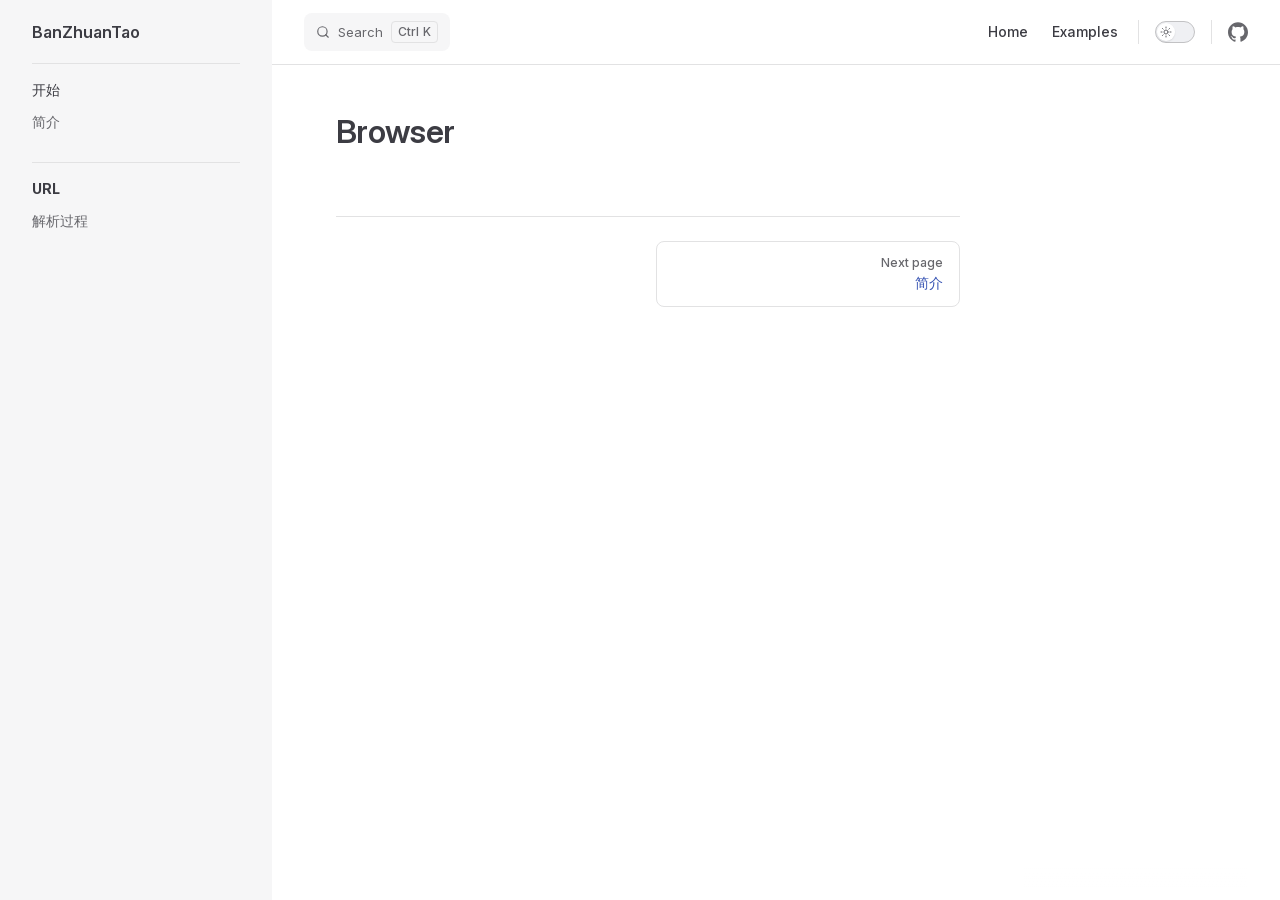
==== commit e7109630: "push dist banzhuantao/blog@df3f3ba22ee93e336ce7cb5f74919143b3db0463" ====
--- a/browser/index.html
+++ b/browser/index.html
@@ -6,21 +6,22 @@
     <title>Browser | BanZhuanTao</title>
     <meta name="description" content="Learn programming">
     <meta name="generator" content="VitePress v2.0.0-alpha.17">
-    <link rel="preload stylesheet" href="/assets/style.CNTerX_E.css" as="style">
+    <link rel="preload stylesheet" href="/assets/style.CLHG4H7d.css" as="style">
     <link rel="preload stylesheet" href="/vp-icons.css" as="style">
     
-    <script type="module" src="/assets/app.gSqBjTlx.js"></script>
+    <script type="module" src="/assets/app.CLk1ckqt.js"></script>
     <link rel="preload" href="/assets/inter-roman-latin.Cy4MYw_J.woff2" as="font" type="font/woff2" crossorigin="">
-    <link rel="modulepreload" href="/assets/chunks/plugin-vue_export-helper.JQk_Kig_.js">
-    <link rel="modulepreload" href="/assets/chunks/client.BKW500PD.js">
-    <link rel="modulepreload" href="/assets/chunks/runtime-core.esm-bundler.tX4qagM3.js">
-    <link rel="modulepreload" href="/assets/browser_index.md.Luos-vnq.lean.js">
+    <link rel="modulepreload" href="/assets/chunks/plugin-vue_export-helper.CvmoLNZK.js">
+    <link rel="modulepreload" href="/assets/chunks/preload-helper.CRcNYtLd.js">
+    <link rel="modulepreload" href="/assets/chunks/client.SF8RKTxM.js">
+    <link rel="modulepreload" href="/assets/chunks/runtime-core.esm-bundler.C9qsWoj1.js">
+    <link rel="modulepreload" href="/assets/browser_index.md.XCw1rOgX.lean.js">
     <script id="check-dark-mode">(()=>{let e=localStorage.getItem(`vitepress-theme-appearance`)||`auto`,t=window.matchMedia(`(prefers-color-scheme: dark)`).matches;(!e||e===`auto`?t:e===`dark`)&&document.documentElement.classList.add(`dark`)})();</script>
     <script id="check-mac-os">document.documentElement.classList.toggle(`mac`,/Mac|iPhone|iPod|iPad/i.test(navigator.platform));</script>
   </head>
   <body>
-    <div id="app"><div class="Layout" data-v-26cc9ad7><!--[--><!--]--><!--[--><span tabindex="-1" data-v-3b183302></span><a href="#VPContent" class="VPSkipLink visually-hidden" data-v-3b183302>Skip to content</a><!--]--><!----><header class="VPNav" data-v-26cc9ad7 data-v-e6b369bb><div class="VPNavBar has-sidebar top" data-v-e6b369bb data-v-cee0b825><div class="wrapper" data-v-cee0b825><div class="container" data-v-cee0b825><div class="title" data-v-cee0b825><div class="VPNavBarTitle has-sidebar" data-v-cee0b825 data-v-acf572a1><a class="title" href="/" data-v-acf572a1><!--[--><!--]--><!----><span data-v-acf572a1>BanZhuanTao</span><!--[--><!--]--></a></div></div><div class="content" data-v-cee0b825><div class="content-body" data-v-cee0b825><!--[--><!--]--><div class="VPNavBarSearch search" data-v-cee0b825 data-v-5aafb0ab><!----></div><nav aria-labelledby="main-nav-aria-label" class="VPNavBarMenu menu" data-v-cee0b825 data-v-2003a9fb><span id="main-nav-aria-label" class="visually-hidden" data-v-2003a9fb> Main Navigation </span><!--[--><!--[--><a class="VPLink link VPNavBarMenuLink" href="/" tabindex="0" data-v-2003a9fb data-v-0ca82a2a><!--[--><span data-v-0ca82a2a>Home</span><!--]--></a><!--]--><!--[--><a class="VPLink link VPNavBarMenuLink" href="/markdown-examples.html" tabindex="0" data-v-2003a9fb data-v-0ca82a2a><!--[--><span data-v-0ca82a2a>Examples</span><!--]--></a><!--]--><!--]--></nav><!----><div class="VPNavBarAppearance appearance" data-v-cee0b825 data-v-66690546><button class="VPSwitch VPSwitchAppearance" type="button" role="switch" title aria-checked="false" data-v-66690546 data-v-f1c967fe data-v-5fdad39d><span class="check" data-v-5fdad39d><span class="icon" data-v-5fdad39d><!--[--><span class="vpi-sun sun" data-v-f1c967fe></span><span class="vpi-moon moon" data-v-f1c967fe></span><!--]--></span></span></button></div><div class="VPSocialLinks VPNavBarSocialLinks social-links" data-v-cee0b825 data-v-51cd24ef data-v-c5395a85><!--[--><a class="VPSocialLink no-icon" href="https://github.com/banzhuantao/banzhuantao.github.io" aria-label="github" target="_blank" rel="me noopener" data-v-c5395a85 data-v-8394ac6b><span class="vpi-social-github"></span></a><!--]--></div><div class="VPFlyout VPNavBarExtra extra" data-v-cee0b825 data-v-601f4626 data-v-3fb5cbc6><button type="button" class="button" aria-haspopup="true" aria-expanded="false" aria-label="extra navigation" data-v-3fb5cbc6><span class="vpi-more-horizontal icon" data-v-3fb5cbc6></span></button><div class="menu" data-v-3fb5cbc6><div class="VPMenu" data-v-3fb5cbc6 data-v-09484115><!----><!--[--><!--[--><!----><div class="group" data-v-601f4626><div class="item appearance" data-v-601f4626><p class="label" data-v-601f4626>Appearance</p><div class="appearance-action" data-v-601f4626><button class="VPSwitch VPSwitchAppearance" type="button" role="switch" title aria-checked="false" data-v-601f4626 data-v-f1c967fe data-v-5fdad39d><span class="check" data-v-5fdad39d><span class="icon" data-v-5fdad39d><!--[--><span class="vpi-sun sun" data-v-f1c967fe></span><span class="vpi-moon moon" data-v-f1c967fe></span><!--]--></span></span></button></div></div></div><div class="group" data-v-601f4626><div class="item social-links" data-v-601f4626><div class="VPSocialLinks social-links-list" data-v-601f4626 data-v-c5395a85><!--[--><a class="VPSocialLink no-icon" href="https://github.com/banzhuantao/banzhuantao.github.io" aria-label="github" target="_blank" rel="me noopener" data-v-c5395a85 data-v-8394ac6b><span class="vpi-social-github"></span></a><!--]--></div></div></div><!--]--><!--]--></div></div></div><!--[--><!--]--><button type="button" class="VPNavBarHamburger hamburger" aria-label="mobile navigation" aria-expanded="false" aria-controls="VPNavScreen" data-v-cee0b825 data-v-e5d14b28><span class="container" data-v-e5d14b28><span class="top" data-v-e5d14b28></span><span class="middle" data-v-e5d14b28></span><span class="bottom" data-v-e5d14b28></span></span></button></div></div></div></div><div class="divider" data-v-cee0b825><div class="divider-line" data-v-cee0b825></div></div></div><!----></header><div class="VPLocalNav has-sidebar empty" data-v-26cc9ad7 data-v-19f14911><div class="container" data-v-19f14911><button class="menu" aria-expanded="false" aria-controls="VPSidebarNav" data-v-19f14911><span class="vpi-align-left menu-icon" data-v-19f14911></span><span class="menu-text" data-v-19f14911>Menu</span></button><div class="VPLocalNavOutlineDropdown" style="--vp-vh:0px;" data-v-19f14911 data-v-fd73bdf1><button data-v-fd73bdf1>Return to top</button><!----></div></div></div><aside class="VPSidebar" data-v-26cc9ad7 data-v-9a40fd39><div class="curtain" data-v-9a40fd39></div><nav class="nav" id="VPSidebarNav" aria-labelledby="sidebar-aria-label" tabindex="-1" data-v-9a40fd39><span class="visually-hidden" id="sidebar-aria-label" data-v-9a40fd39> Sidebar Navigation </span><!--[--><!--]--><!--[--><div class="no-transition group" data-v-2f151a86><section class="VPSidebarItem level-0" data-v-2f151a86 data-v-7c2000ba><div class="item" role="button" tabindex="0" data-v-7c2000ba><div class="indicator" data-v-7c2000ba></div><h2 class="text" data-v-7c2000ba>开始</h2><!----></div><div class="items" data-v-7c2000ba><!--[--><div class="VPSidebarItem level-1 is-link" data-v-7c2000ba data-v-7c2000ba><div class="item" data-v-7c2000ba><div class="indicator" data-v-7c2000ba></div><a class="VPLink link link" href="/browser.html" data-v-7c2000ba><!--[--><p class="text" data-v-7c2000ba>简介</p><!--]--></a><!----></div><!----></div><!--]--></div></section></div><div class="no-transition group" data-v-2f151a86><section class="VPSidebarItem level-0" data-v-2f151a86 data-v-7c2000ba><div class="item" role="button" tabindex="0" data-v-7c2000ba><div class="indicator" data-v-7c2000ba></div><h2 class="text" data-v-7c2000ba>URL</h2><!----></div><div class="items" data-v-7c2000ba><!--[--><div class="VPSidebarItem level-1 is-link" data-v-7c2000ba data-v-7c2000ba><div class="item" data-v-7c2000ba><div class="indicator" data-v-7c2000ba></div><a class="VPLink link link" href="/browser/url/parsing-process.html" data-v-7c2000ba><!--[--><p class="text" data-v-7c2000ba>解析过程</p><!--]--></a><!----></div><!----></div><!--]--></div></section></div><!--]--><!--[--><!--]--></nav></aside><div class="VPContent has-sidebar" id="VPContent" data-v-26cc9ad7 data-v-2e70f1a4><div class="VPDoc has-sidebar has-aside" data-v-2e70f1a4 data-v-fc262e57><!--[--><!--]--><div class="container" data-v-fc262e57><div class="aside" data-v-fc262e57><div class="aside-curtain" data-v-fc262e57></div><div class="aside-container" data-v-fc262e57><div class="aside-content" data-v-fc262e57><div class="VPDocAside" data-v-fc262e57 data-v-693cf954><!--[--><!--]--><!--[--><!--]--><nav aria-labelledby="doc-outline-aria-label" class="VPDocAsideOutline" data-v-693cf954 data-v-d2ba341e><div class="content" data-v-d2ba341e><div class="outline-marker" data-v-d2ba341e></div><div aria-level="2" class="outline-title" id="doc-outline-aria-label" role="heading" data-v-d2ba341e>本页目录</div><ul class="VPDocOutlineItem root" data-v-d2ba341e data-v-d9d1b3f3><!--[--><!--]--></ul></div></nav><!--[--><!--]--><div class="spacer" data-v-693cf954></div><!--[--><!--]--><!----><!--[--><!--]--><!--[--><!--]--></div></div></div></div><div class="content" data-v-fc262e57><div class="content-container" data-v-fc262e57><!--[--><!--]--><main class="main" data-v-fc262e57><div style="position:relative;" class="vp-doc _browser_" data-v-fc262e57><div><h1 id="browser" tabindex="-1">Browser <a class="header-anchor" href="#browser" aria-label="Permalink to “Browser”">​</a></h1></div></div></main><footer class="VPDocFooter" data-v-fc262e57 data-v-549180a9><!--[--><!--]--><!----><nav class="prev-next" aria-labelledby="doc-footer-aria-label" data-v-549180a9><span class="visually-hidden" id="doc-footer-aria-label" data-v-549180a9>Pager</span><div class="pager" data-v-549180a9><!----></div><div class="pager" data-v-549180a9><a class="VPLink link pager-link next" href="/browser.html" data-v-549180a9><!--[--><span class="desc" data-v-549180a9>Next page</span><span class="title" data-v-549180a9>简介</span><!--]--></a></div></nav></footer><!--[--><!--]--></div></div></div><!--[--><!--]--></div></div><!----><!--[--><!--]--></div></div>
-    <script>window.__VP_HASH_MAP__=JSON.parse("{\"api-examples.md\":\"Cd-4Nj5c\",\"browser_index.md\":\"Luos-vnq\",\"browser_url_parsing-process.md\":\"CD0j46NL\",\"index.md\":\"BJPacbch\",\"markdown-examples.md\":\"0IkI4i79\",\"react_index.md\":\"CURnjk3l\",\"vue_index.md\":\"CXBEzSti\"}");window.__VP_SITE_DATA__=JSON.parse("{\"lang\":\"en-US\",\"dir\":\"ltr\",\"title\":\"BanZhuanTao\",\"description\":\"Learn programming\",\"base\":\"/\",\"head\":[],\"router\":{\"prefetchLinks\":true},\"appearance\":true,\"themeConfig\":{\"nav\":[{\"text\":\"Home\",\"link\":\"/\"},{\"text\":\"Examples\",\"link\":\"/markdown-examples\"}],\"outline\":{\"level\":[2,3],\"label\":\"本页目录\"},\"sidebar\":{\"/browser/\":[{\"text\":\"开始\",\"items\":[{\"text\":\"简介\",\"link\":\"/browser\"}]},{\"text\":\"URL\",\"items\":[{\"text\":\"解析过程\",\"link\":\"/browser/url/parsing-process\"}]}],\"/vue/\":[{\"text\":\"开始\",\"items\":[{\"text\":\"简介\",\"link\":\"/vue\"}]}],\"/react/\":[{\"text\":\"开始\",\"items\":[{\"text\":\"简介\",\"link\":\"/react\"}]}]},\"socialLinks\":[{\"icon\":\"github\",\"link\":\"https://github.com/banzhuantao/banzhuantao.github.io\"}]},\"locales\":{},\"scrollOffset\":134,\"cleanUrls\":false,\"additionalConfig\":{}}");</script>
+    <div id="app"><div class="Layout" data-v-26cc9ad7><!--[--><!--]--><!--[--><span tabindex="-1" data-v-3b183302></span><a href="#VPContent" class="VPSkipLink visually-hidden" data-v-3b183302>Skip to content</a><!--]--><!----><header class="VPNav" data-v-26cc9ad7 data-v-e6b369bb><div class="VPNavBar has-sidebar top" data-v-e6b369bb data-v-cee0b825><div class="wrapper" data-v-cee0b825><div class="container" data-v-cee0b825><div class="title" data-v-cee0b825><div class="VPNavBarTitle has-sidebar" data-v-cee0b825 data-v-acf572a1><a class="title" href="/" data-v-acf572a1><!--[--><!--]--><!----><span data-v-acf572a1>BanZhuanTao</span><!--[--><!--]--></a></div></div><div class="content" data-v-cee0b825><div class="content-body" data-v-cee0b825><!--[--><!--]--><div class="VPNavBarSearch search" data-v-cee0b825 data-v-5aafb0ab><!--[--><button type="button" class="VPNavBarSearchButton" aria-label="Search" aria-keyshortcuts="/ control+k meta+k" data-v-5aafb0ab data-v-20d44383><span class="vpi-search" aria-hidden="true" data-v-20d44383></span><span class="text" data-v-20d44383>Search</span><span class="keys" aria-hidden="true" data-v-20d44383><kbd class="key-cmd" data-v-20d44383>⌘</kbd><kbd class="key-ctrl" data-v-20d44383>Ctrl</kbd><kbd data-v-20d44383>K</kbd></span></button><!----><!--]--></div><nav aria-labelledby="main-nav-aria-label" class="VPNavBarMenu menu" data-v-cee0b825 data-v-2003a9fb><span id="main-nav-aria-label" class="visually-hidden" data-v-2003a9fb> Main Navigation </span><!--[--><!--[--><a class="VPLink link VPNavBarMenuLink" href="/" tabindex="0" data-v-2003a9fb data-v-0ca82a2a><!--[--><span data-v-0ca82a2a>Home</span><!--]--></a><!--]--><!--[--><a class="VPLink link VPNavBarMenuLink" href="/markdown-examples.html" tabindex="0" data-v-2003a9fb data-v-0ca82a2a><!--[--><span data-v-0ca82a2a>Examples</span><!--]--></a><!--]--><!--]--></nav><!----><div class="VPNavBarAppearance appearance" data-v-cee0b825 data-v-66690546><button class="VPSwitch VPSwitchAppearance" type="button" role="switch" title aria-checked="false" data-v-66690546 data-v-f1c967fe data-v-5fdad39d><span class="check" data-v-5fdad39d><span class="icon" data-v-5fdad39d><!--[--><span class="vpi-sun sun" data-v-f1c967fe></span><span class="vpi-moon moon" data-v-f1c967fe></span><!--]--></span></span></button></div><div class="VPSocialLinks VPNavBarSocialLinks social-links" data-v-cee0b825 data-v-51cd24ef data-v-c5395a85><!--[--><a class="VPSocialLink no-icon" href="https://github.com/banzhuantao/banzhuantao.github.io" aria-label="github" target="_blank" rel="me noopener" data-v-c5395a85 data-v-8394ac6b><span class="vpi-social-github"></span></a><!--]--></div><div class="VPFlyout VPNavBarExtra extra" data-v-cee0b825 data-v-601f4626 data-v-3fb5cbc6><button type="button" class="button" aria-haspopup="true" aria-expanded="false" aria-label="extra navigation" data-v-3fb5cbc6><span class="vpi-more-horizontal icon" data-v-3fb5cbc6></span></button><div class="menu" data-v-3fb5cbc6><div class="VPMenu" data-v-3fb5cbc6 data-v-09484115><!----><!--[--><!--[--><!----><div class="group" data-v-601f4626><div class="item appearance" data-v-601f4626><p class="label" data-v-601f4626>Appearance</p><div class="appearance-action" data-v-601f4626><button class="VPSwitch VPSwitchAppearance" type="button" role="switch" title aria-checked="false" data-v-601f4626 data-v-f1c967fe data-v-5fdad39d><span class="check" data-v-5fdad39d><span class="icon" data-v-5fdad39d><!--[--><span class="vpi-sun sun" data-v-f1c967fe></span><span class="vpi-moon moon" data-v-f1c967fe></span><!--]--></span></span></button></div></div></div><div class="group" data-v-601f4626><div class="item social-links" data-v-601f4626><div class="VPSocialLinks social-links-list" data-v-601f4626 data-v-c5395a85><!--[--><a class="VPSocialLink no-icon" href="https://github.com/banzhuantao/banzhuantao.github.io" aria-label="github" target="_blank" rel="me noopener" data-v-c5395a85 data-v-8394ac6b><span class="vpi-social-github"></span></a><!--]--></div></div></div><!--]--><!--]--></div></div></div><!--[--><!--]--><button type="button" class="VPNavBarHamburger hamburger" aria-label="mobile navigation" aria-expanded="false" aria-controls="VPNavScreen" data-v-cee0b825 data-v-e5d14b28><span class="container" data-v-e5d14b28><span class="top" data-v-e5d14b28></span><span class="middle" data-v-e5d14b28></span><span class="bottom" data-v-e5d14b28></span></span></button></div></div></div></div><div class="divider" data-v-cee0b825><div class="divider-line" data-v-cee0b825></div></div></div><!----></header><div class="VPLocalNav has-sidebar empty" data-v-26cc9ad7 data-v-19f14911><div class="container" data-v-19f14911><button class="menu" aria-expanded="false" aria-controls="VPSidebarNav" data-v-19f14911><span class="vpi-align-left menu-icon" data-v-19f14911></span><span class="menu-text" data-v-19f14911>Menu</span></button><div class="VPLocalNavOutlineDropdown" style="--vp-vh:0px;" data-v-19f14911 data-v-fd73bdf1><button data-v-fd73bdf1>Return to top</button><!----></div></div></div><aside class="VPSidebar" data-v-26cc9ad7 data-v-9a40fd39><div class="curtain" data-v-9a40fd39></div><nav class="nav" id="VPSidebarNav" aria-labelledby="sidebar-aria-label" tabindex="-1" data-v-9a40fd39><span class="visually-hidden" id="sidebar-aria-label" data-v-9a40fd39> Sidebar Navigation </span><!--[--><!--]--><!--[--><div class="no-transition group" data-v-2f151a86><section class="VPSidebarItem level-0" data-v-2f151a86 data-v-7c2000ba><div class="item" role="button" tabindex="0" data-v-7c2000ba><div class="indicator" data-v-7c2000ba></div><h2 class="text" data-v-7c2000ba>开始</h2><!----></div><div class="items" data-v-7c2000ba><!--[--><div class="VPSidebarItem level-1 is-link" data-v-7c2000ba data-v-7c2000ba><div class="item" data-v-7c2000ba><div class="indicator" data-v-7c2000ba></div><a class="VPLink link link" href="/browser.html" data-v-7c2000ba><!--[--><p class="text" data-v-7c2000ba>简介</p><!--]--></a><!----></div><!----></div><!--]--></div></section></div><div class="no-transition group" data-v-2f151a86><section class="VPSidebarItem level-0" data-v-2f151a86 data-v-7c2000ba><div class="item" role="button" tabindex="0" data-v-7c2000ba><div class="indicator" data-v-7c2000ba></div><h2 class="text" data-v-7c2000ba>URL</h2><!----></div><div class="items" data-v-7c2000ba><!--[--><div class="VPSidebarItem level-1 is-link" data-v-7c2000ba data-v-7c2000ba><div class="item" data-v-7c2000ba><div class="indicator" data-v-7c2000ba></div><a class="VPLink link link" href="/browser/url/parsing-process.html" data-v-7c2000ba><!--[--><p class="text" data-v-7c2000ba>解析过程</p><!--]--></a><!----></div><!----></div><!--]--></div></section></div><!--]--><!--[--><!--]--></nav></aside><div class="VPContent has-sidebar" id="VPContent" data-v-26cc9ad7 data-v-2e70f1a4><div class="VPDoc has-sidebar has-aside" data-v-2e70f1a4 data-v-fc262e57><!--[--><!--]--><div class="container" data-v-fc262e57><div class="aside" data-v-fc262e57><div class="aside-curtain" data-v-fc262e57></div><div class="aside-container" data-v-fc262e57><div class="aside-content" data-v-fc262e57><div class="VPDocAside" data-v-fc262e57 data-v-693cf954><!--[--><!--]--><!--[--><!--]--><nav aria-labelledby="doc-outline-aria-label" class="VPDocAsideOutline" data-v-693cf954 data-v-d2ba341e><div class="content" data-v-d2ba341e><div class="outline-marker" data-v-d2ba341e></div><div aria-level="2" class="outline-title" id="doc-outline-aria-label" role="heading" data-v-d2ba341e>本页目录</div><ul class="VPDocOutlineItem root" data-v-d2ba341e data-v-d9d1b3f3><!--[--><!--]--></ul></div></nav><!--[--><!--]--><div class="spacer" data-v-693cf954></div><!--[--><!--]--><!----><!--[--><!--]--><!--[--><!--]--></div></div></div></div><div class="content" data-v-fc262e57><div class="content-container" data-v-fc262e57><!--[--><!--]--><main class="main" data-v-fc262e57><div style="position:relative;" class="vp-doc _browser_" data-v-fc262e57><div><h1 id="browser" tabindex="-1">Browser <a class="header-anchor" href="#browser" aria-label="Permalink to “Browser”">​</a></h1></div></div></main><footer class="VPDocFooter" data-v-fc262e57 data-v-549180a9><!--[--><!--]--><!----><nav class="prev-next" aria-labelledby="doc-footer-aria-label" data-v-549180a9><span class="visually-hidden" id="doc-footer-aria-label" data-v-549180a9>Pager</span><div class="pager" data-v-549180a9><!----></div><div class="pager" data-v-549180a9><a class="VPLink link pager-link next" href="/browser.html" data-v-549180a9><!--[--><span class="desc" data-v-549180a9>Next page</span><span class="title" data-v-549180a9>简介</span><!--]--></a></div></nav></footer><!--[--><!--]--></div></div></div><!--[--><!--]--></div></div><!----><!--[--><!--]--></div></div>
+    <script>window.__VP_HASH_MAP__=JSON.parse("{\"api-examples.md\":\"Bye5FRX3\",\"browser_index.md\":\"XCw1rOgX\",\"browser_url_parsing-process.md\":\"t_02tkaX\",\"index.md\":\"DcxAxrQY\",\"markdown-examples.md\":\"BpjpZOOM\",\"microservice_index.md\":\"D4Oo7OHO\",\"microservice_qiankun_index.md\":\"DVVb2haZ\",\"react_index.md\":\"CLWEAUdH\",\"vue_index.md\":\"CqLGkej0\"}");window.__VP_SITE_DATA__=JSON.parse("{\"lang\":\"en-US\",\"dir\":\"ltr\",\"title\":\"BanZhuanTao\",\"description\":\"Learn programming\",\"base\":\"/\",\"head\":[],\"router\":{\"prefetchLinks\":true},\"appearance\":true,\"themeConfig\":{\"nav\":[{\"text\":\"Home\",\"link\":\"/\"},{\"text\":\"Examples\",\"link\":\"/markdown-examples\"}],\"outline\":{\"level\":[2,3],\"label\":\"本页目录\"},\"search\":{\"provider\":\"local\"},\"sidebar\":{\"/browser/\":[{\"text\":\"开始\",\"items\":[{\"text\":\"简介\",\"link\":\"/browser\"}]},{\"text\":\"URL\",\"items\":[{\"text\":\"解析过程\",\"link\":\"/browser/url/parsing-process\"}]}],\"/vue/\":[{\"text\":\"开始\",\"items\":[{\"text\":\"简介\",\"link\":\"/vue\"}]}],\"/react/\":[{\"text\":\"开始\",\"items\":[{\"text\":\"简介\",\"link\":\"/react\"}]}],\"/microservice/\":[{\"text\":\"开始\",\"items\":[{\"text\":\"简介\",\"link\":\"/microservice\"}]},{\"text\":\"前端\",\"items\":[{\"text\":\"qiankun\",\"link\":\"/microservice/qiankun\"}]}]},\"socialLinks\":[{\"icon\":\"github\",\"link\":\"https://github.com/banzhuantao/banzhuantao.github.io\"}]},\"locales\":{},\"scrollOffset\":134,\"cleanUrls\":false,\"additionalConfig\":{}}");</script>
     
   </body>
 </html>
--- a/assets/style.CLHG4H7d.css
+++ b/assets/style.CLHG4H7d.css
@@ -0,0 +1,2 @@
+@font-face{font-family:Inter;font-style:normal;font-weight:100 900;font-display:swap;src:url(/assets/inter-roman-cyrillic-ext.BeNbU08G.woff2)format("woff2");unicode-range:U+460-52F,U+1C80-1C8A,U+20B4,U+2DE0-2DFF,U+A640-A69F,U+FE2E-FE2F}@font-face{font-family:Inter;font-style:normal;font-weight:100 900;font-display:swap;src:url(/assets/inter-roman-cyrillic.CD0kT8R4.woff2)format("woff2");unicode-range:U+301,U+400-45F,U+490-491,U+4B0-4B1,U+2116}@font-face{font-family:Inter;font-style:normal;font-weight:100 900;font-display:swap;src:url(/assets/inter-roman-greek-ext.CFAEQ5Ow.woff2)format("woff2");unicode-range:U+1F??}@font-face{font-family:Inter;font-style:normal;font-weight:100 900;font-display:swap;src:url(/assets/inter-roman-greek.Dsf7YjP7.woff2)format("woff2");unicode-range:U+370-377,U+37A-37F,U+384-38A,U+38C,U+38E-3A1,U+3A3-3FF}@font-face{font-family:Inter;font-style:normal;font-weight:100 900;font-display:swap;src:url(/assets/inter-roman-vietnamese.CpqCnS2H.woff2)format("woff2");unicode-range:U+102-103,U+110-111,U+128-129,U+168-169,U+1A0-1A1,U+1AF-1B0,U+300-301,U+303-304,U+308-309,U+323,U+329,U+1EA0-1EF9,U+20AB}@font-face{font-family:Inter;font-style:normal;font-weight:100 900;font-display:swap;src:url(/assets/inter-roman-latin-ext.Dl_ayf4-.woff2)format("woff2");unicode-range:U+100-2BA,U+2BD-2C5,U+2C7-2CC,U+2CE-2D7,U+2DD-2FF,U+304,U+308,U+329,U+1D00-1DBF,U+1E00-1E9F,U+1EF2-1EFF,U+2020,U+20A0-20AB,U+20AD-20C0,U+2113,U+2C60-2C7F,U+A720-A7FF}@font-face{font-family:Inter;font-style:normal;font-weight:100 900;font-display:swap;src:url(/assets/inter-roman-latin.Cy4MYw_J.woff2)format("woff2");unicode-range:U+??,U+131,U+152-153,U+2BB-2BC,U+2C6,U+2DA,U+2DC,U+304,U+308,U+329,U+2000-206F,U+20AC,U+2122,U+2191,U+2193,U+2212,U+2215,U+FEFF,U+FFFD}@font-face{font-family:Inter;font-style:italic;font-weight:100 900;font-display:swap;src:url(/assets/inter-italic-cyrillic-ext._dlW9xFb.woff2)format("woff2");unicode-range:U+460-52F,U+1C80-1C8A,U+20B4,U+2DE0-2DFF,U+A640-A69F,U+FE2E-FE2F}@font-face{font-family:Inter;font-style:italic;font-weight:100 900;font-display:swap;src:url(/assets/inter-italic-cyrillic.D7dRslh9.woff2)format("woff2");unicode-range:U+301,U+400-45F,U+490-491,U+4B0-4B1,U+2116}@font-face{font-family:Inter;font-style:italic;font-weight:100 900;font-display:swap;src:url(/assets/inter-italic-greek-ext.Ct-Tf2bq.woff2)format("woff2");unicode-range:U+1F??}@font-face{font-family:Inter;font-style:italic;font-weight:100 900;font-display:swap;src:url(/assets/inter-italic-greek.DNcpQ8QC.woff2)format("woff2");unicode-range:U+370-377,U+37A-37F,U+384-38A,U+38C,U+38E-3A1,U+3A3-3FF}@font-face{font-family:Inter;font-style:italic;font-weight:100 900;font-display:swap;src:url(/assets/inter-italic-vietnamese.BI5UxJD-.woff2)format("woff2");unicode-range:U+102-103,U+110-111,U+128-129,U+168-169,U+1A0-1A1,U+1AF-1B0,U+300-301,U+303-304,U+308-309,U+323,U+329,U+1EA0-1EF9,U+20AB}@font-face{font-family:Inter;font-style:italic;font-weight:100 900;font-display:swap;src:url(/assets/inter-italic-latin-ext.DytegdRQ.woff2)format("woff2");unicode-range:U+100-2BA,U+2BD-2C5,U+2C7-2CC,U+2CE-2D7,U+2DD-2FF,U+304,U+308,U+329,U+1D00-1DBF,U+1E00-1E9F,U+1EF2-1EFF,U+2020,U+20A0-20AB,U+20AD-20C0,U+2113,U+2C60-2C7F,U+A720-A7FF}@font-face{font-family:Inter;font-style:italic;font-weight:100 900;font-display:swap;src:url(/assets/inter-italic-latin.COaG5lWR.woff2)format("woff2");unicode-range:U+??,U+131,U+152-153,U+2BB-2BC,U+2C6,U+2DA,U+2DC,U+304,U+308,U+329,U+2000-206F,U+20AC,U+2122,U+2191,U+2193,U+2212,U+2215,U+FEFF,U+FFFD}@font-face{font-family:Inter4CJK;font-style:normal;font-weight:100 900;font-display:swap;src:url(/assets/inter-roman-cyrillic-ext.BeNbU08G.woff2)format("woff2");unicode-range:U+460-52F,U+1C80-1C88,U+20B4,U+2DE0-2DFF,U+A640-A69F,U+FE2E-FE2F}@font-face{font-family:Inter4CJK;font-style:normal;font-weight:100 900;font-display:swap;src:url(/assets/inter-roman-cyrillic.CD0kT8R4.woff2)format("woff2");unicode-range:U+301,U+400-45F,U+490-491,U+4B0-4B1,U+2116}@font-face{font-family:Inter4CJK;font-style:normal;font-weight:100 900;font-display:swap;src:url(/assets/inter-roman-greek-ext.CFAEQ5Ow.woff2)format("woff2");unicode-range:U+1F??}@font-face{font-family:Inter4CJK;font-style:normal;font-weight:100 900;font-display:swap;src:url(/assets/inter-roman-greek.Dsf7YjP7.woff2)format("woff2");unicode-range:U+370-377,U+37A-37F,U+384-38A,U+38C,U+38E-3A1,U+3A3-3FF}@font-face{font-family:Inter4CJK;font-style:normal;font-weight:100 900;font-display:swap;src:url(/assets/inter-roman-vietnamese.CpqCnS2H.woff2)format("woff2");unicode-range:U+102-103,U+110-111,U+128-129,U+168-169,U+1A0-1A1,U+1AF-1B0,U+300-301,U+303-304,U+308-309,U+323,U+329,U+1EA0-1EF9,U+20AB}@font-face{font-family:Inter4CJK;font-style:normal;font-weight:100 900;font-display:swap;src:url(/assets/inter-roman-latin-ext.Dl_ayf4-.woff2)format("woff2");unicode-range:U+100-2AF,U+304,U+308,U+329,U+1E00-1E9F,U+1EF2-1EFF,U+2020,U+20A0-20AB,U+20AD-20C0,U+2113,U+2C60-2C7F,U+A720-A7FF}@font-face{font-family:Inter4CJK;font-style:normal;font-weight:100 900;font-display:swap;src:url(/assets/inter-roman-latin.Cy4MYw_J.woff2)format("woff2");unicode-range:U+0-7D,U+7F-B6,U+B8-FF,U+131,U+152-153,U+2BB-2BC,U+2C6,U+2DA,U+2DC,U+304,U+308,U+329,U+2000-2012,U+2016-2017,U+201A-201B,U+201E-2025,U+2027-206F,U+2074,U+20AC,U+2122,U+2191,U+2193,U+2212,U+2215,U+FEFF,U+FFFD}@font-face{font-family:Inter4CJK;font-style:italic;font-weight:100 900;font-display:swap;src:url(/assets/inter-italic-cyrillic-ext._dlW9xFb.woff2)format("woff2");unicode-range:U+460-52F,U+1C80-1C88,U+20B4,U+2DE0-2DFF,U+A640-A69F,U+FE2E-FE2F}@font-face{font-family:Inter4CJK;font-style:italic;font-weight:100 900;font-display:swap;src:url(/assets/inter-italic-cyrillic.D7dRslh9.woff2)format("woff2");unicode-range:U+301,U+400-45F,U+490-491,U+4B0-4B1,U+2116}@font-face{font-family:Inter4CJK;font-style:italic;font-weight:100 900;font-display:swap;src:url(/assets/inter-italic-greek-ext.Ct-Tf2bq.woff2)format("woff2");unicode-range:U+1F??}@font-face{font-family:Inter4CJK;font-style:italic;font-weight:100 900;font-display:swap;src:url(/assets/inter-italic-greek.DNcpQ8QC.woff2)format("woff2");unicode-range:U+370-377,U+37A-37F,U+384-38A,U+38C,U+38E-3A1,U+3A3-3FF}@font-face{font-family:Inter4CJK;font-style:italic;font-weight:100 900;font-display:swap;src:url(/assets/inter-italic-vietnamese.BI5UxJD-.woff2)format("woff2");unicode-range:U+102-103,U+110-111,U+128-129,U+168-169,U+1A0-1A1,U+1AF-1B0,U+300-301,U+303-304,U+308-309,U+323,U+329,U+1EA0-1EF9,U+20AB}@font-face{font-family:Inter4CJK;font-style:italic;font-weight:100 900;font-display:swap;src:url(/assets/inter-italic-latin-ext.DytegdRQ.woff2)format("woff2");unicode-range:U+100-2AF,U+304,U+308,U+329,U+1E00-1E9F,U+1EF2-1EFF,U+2020,U+20A0-20AB,U+20AD-20C0,U+2113,U+2C60-2C7F,U+A720-A7FF}@font-face{font-family:Inter4CJK;font-style:italic;font-weight:100 900;font-display:swap;src:url(/assets/inter-italic-latin.COaG5lWR.woff2)format("woff2");unicode-range:U+0-7D,U+7F-B6,U+B8-FF,U+131,U+152-153,U+2BB-2BC,U+2C6,U+2DA,U+2DC,U+304,U+308,U+329,U+2000-2012,U+2016-2017,U+201A-201B,U+201E-2025,U+2027-206F,U+2074,U+20AC,U+2122,U+2191,U+2193,U+2212,U+2215,U+FEFF,U+FFFD}:root{--vp-c-white:#fff;--vp-c-black:#000;--vp-c-neutral:var(--vp-c-black);--vp-c-neutral-inverse:var(--vp-c-white)}.dark{--vp-c-neutral:var(--vp-c-white);--vp-c-neutral-inverse:var(--vp-c-black)}:root{--vp-c-gray-1:#dddde3;--vp-c-gray-2:#e4e4e9;--vp-c-gray-3:#ebebef;--vp-c-gray-soft:#8e96aa24;--vp-c-indigo-1:#3451b2;--vp-c-indigo-2:#3a5ccc;--vp-c-indigo-3:#5672cd;--vp-c-indigo-soft:#646cff24;--vp-c-purple-1:#6f42c1;--vp-c-purple-2:#7e4cc9;--vp-c-purple-3:#8e5cd9;--vp-c-purple-soft:#9f7aea24;--vp-c-green-1:#18794e;--vp-c-green-2:#299764;--vp-c-green-3:#30a46c;--vp-c-green-soft:#10b98124;--vp-c-yellow-1:#915930;--vp-c-yellow-2:#946300;--vp-c-yellow-3:#9f6a00;--vp-c-yellow-soft:#eab30824;--vp-c-red-1:#b8272c;--vp-c-red-2:#d5393e;--vp-c-red-3:#e0575b;--vp-c-red-soft:#f43f5e24;--vp-c-sponsor:#db2777}.dark{--vp-c-gray-1:#515c67;--vp-c-gray-2:#414853;--vp-c-gray-3:#32363f;--vp-c-gray-soft:#65758529;--vp-c-indigo-1:#a8b1ff;--vp-c-indigo-2:#5c73e7;--vp-c-indigo-3:#3e63dd;--vp-c-indigo-soft:#646cff29;--vp-c-purple-1:#c8abfa;--vp-c-purple-2:#a879e6;--vp-c-purple-3:#8e5cd9;--vp-c-purple-soft:#9f7aea29;--vp-c-green-1:#3dd68c;--vp-c-green-2:#30a46c;--vp-c-green-3:#298459;--vp-c-green-soft:#10b98129;--vp-c-yellow-1:#f9b44e;--vp-c-yellow-2:#da8b17;--vp-c-yellow-3:#a46a0a;--vp-c-yellow-soft:#eab30829;--vp-c-red-1:#f66f81;--vp-c-red-2:#f14158;--vp-c-red-3:#b62a3c;--vp-c-red-soft:#f43f5e29}:root{--vp-c-bg:#fff;--vp-c-bg-alt:#f6f6f7;--vp-c-bg-elv:#fff;--vp-c-bg-soft:#f6f6f7}.dark{--vp-c-bg:#1b1b1f;--vp-c-bg-alt:#161618;--vp-c-bg-elv:#202127;--vp-c-bg-soft:#202127}:root{--vp-c-border:#c2c2c4;--vp-c-divider:#e2e2e3;--vp-c-gutter:#e2e2e3}.dark{--vp-c-border:#3c3f44;--vp-c-divider:#2e2e32;--vp-c-gutter:#000}:root{--vp-c-text-1:#3c3c43;--vp-c-text-2:#67676c;--vp-c-text-3:#929295}.dark{--vp-c-text-1:#dfdfd6;--vp-c-text-2:#98989f;--vp-c-text-3:#6a6a71}:root{--vp-c-default-1:var(--vp-c-gray-1);--vp-c-default-2:var(--vp-c-gray-2);--vp-c-default-3:var(--vp-c-gray-3);--vp-c-default-soft:var(--vp-c-gray-soft);--vp-c-brand-1:var(--vp-c-indigo-1);--vp-c-brand-2:var(--vp-c-indigo-2);--vp-c-brand-3:var(--vp-c-indigo-3);--vp-c-brand-soft:var(--vp-c-indigo-soft);--vp-c-brand:var(--vp-c-brand-1);--vp-c-tip-1:var(--vp-c-brand-1);--vp-c-tip-2:var(--vp-c-brand-2);--vp-c-tip-3:var(--vp-c-brand-3);--vp-c-tip-soft:var(--vp-c-brand-soft);--vp-c-note-1:var(--vp-c-brand-1);--vp-c-note-2:var(--vp-c-brand-2);--vp-c-note-3:var(--vp-c-brand-3);--vp-c-note-soft:var(--vp-c-brand-soft);--vp-c-success-1:var(--vp-c-green-1);--vp-c-success-2:var(--vp-c-green-2);--vp-c-success-3:var(--vp-c-green-3);--vp-c-success-soft:var(--vp-c-green-soft);--vp-c-important-1:var(--vp-c-purple-1);--vp-c-important-2:var(--vp-c-purple-2);--vp-c-important-3:var(--vp-c-purple-3);--vp-c-important-soft:var(--vp-c-purple-soft);--vp-c-warning-1:var(--vp-c-yellow-1);--vp-c-warning-2:var(--vp-c-yellow-2);--vp-c-warning-3:var(--vp-c-yellow-3);--vp-c-warning-soft:var(--vp-c-yellow-soft);--vp-c-danger-1:var(--vp-c-red-1);--vp-c-danger-2:var(--vp-c-red-2);--vp-c-danger-3:var(--vp-c-red-3);--vp-c-danger-soft:var(--vp-c-red-soft);--vp-c-caution-1:var(--vp-c-red-1);--vp-c-caution-2:var(--vp-c-red-2);--vp-c-caution-3:var(--vp-c-red-3);--vp-c-caution-soft:var(--vp-c-red-soft);--vp-font-family-base:"Inter", -apple-system, BlinkMacSystemFont, sans-serif, "Apple Color Emoji", "Segoe UI Emoji", "Segoe UI Symbol", "Noto Color Emoji";--vp-font-family-mono:ui-monospace, "Menlo", "Monaco", "Consolas", "Liberation Mono", "Courier New", monospace;font-optical-sizing:auto}[lang]:where(:is(:lang(zh),:lang(ja))){--vp-font-family-base:"Inter4CJK", -apple-system, BlinkMacSystemFont, sans-serif, "Apple Color Emoji", "Segoe UI Emoji", "Segoe UI Symbol", "Noto Color Emoji"}[lang]:where(:is(:lang(zh),:lang(ja),:lang(ko))) h1,[lang]:where(:is(:lang(zh),:lang(ja),:lang(ko))) h2,[lang]:where(:is(:lang(zh),:lang(ja),:lang(ko))) h3,[lang]:where(:is(:lang(zh),:lang(ja),:lang(ko))) h4,[lang]:where(:is(:lang(zh),:lang(ja),:lang(ko))) h5,[lang]:where(:is(:lang(zh),:lang(ja),:lang(ko))) h6,[lang]:where(:is(:lang(zh),:lang(ja),:lang(ko))) li,[lang]:where(:is(:lang(zh),:lang(ja),:lang(ko))) p{line-break:strict}:root{--vp-shadow-1:0 1px 2px #0000000a, 0 1px 2px #0000000f;--vp-shadow-2:0 3px 12px #00000012, 0 1px 4px #00000012;--vp-shadow-3:0 12px 32px #0000001a, 0 2px 6px #00000014;--vp-shadow-4:0 14px 44px #0000001f, 0 3px 9px #0000001f;--vp-shadow-5:0 18px 56px #00000029, 0 4px 12px #00000029;--vp-z-index-footer:10;--vp-z-index-local-nav:20;--vp-z-index-nav:30;--vp-z-index-layout-top:40;--vp-z-index-backdrop:50;--vp-z-index-sidebar:60}@media (width>=960px){:root{--vp-z-index-sidebar:25}}:root{--vp-layout-max-width:1440px;--vp-header-anchor-symbol:"#";--vp-code-line-height:1.7;--vp-code-font-size:.875em;--vp-code-color:var(--vp-c-brand-1);--vp-code-link-color:var(--vp-c-brand-1);--vp-code-link-hover-color:var(--vp-c-brand-2);--vp-code-bg:var(--vp-c-default-soft);--vp-code-block-color:var(--vp-c-text-2);--vp-code-block-bg:var(--vp-c-bg-alt);--vp-code-block-divider-color:var(--vp-c-gutter);--vp-code-lang-color:var(--vp-c-text-2);--vp-code-line-highlight-color:var(--vp-c-default-soft);--vp-code-line-number-color:var(--vp-c-text-2);--vp-code-line-diff-add-color:var(--vp-c-success-soft);--vp-code-line-diff-add-symbol-color:var(--vp-c-success-1);--vp-code-line-diff-remove-color:var(--vp-c-danger-soft);--vp-code-line-diff-remove-symbol-color:var(--vp-c-danger-1);--vp-code-line-warning-color:var(--vp-c-warning-soft);--vp-code-line-error-color:var(--vp-c-danger-soft);--vp-code-copy-code-border-color:var(--vp-c-divider);--vp-code-copy-code-bg:var(--vp-c-bg-soft);--vp-code-copy-code-hover-border-color:var(--vp-c-divider);--vp-code-copy-code-hover-bg:var(--vp-c-bg);--vp-code-copy-code-active-text:var(--vp-c-text-2);--vp-code-copy-copied-text-content:"Copied";--vp-code-tab-divider:var(--vp-code-block-divider-color);--vp-code-tab-text-color:var(--vp-c-text-2);--vp-code-tab-bg:var(--vp-code-block-bg);--vp-code-tab-hover-text-color:var(--vp-c-text-1);--vp-code-tab-active-text-color:var(--vp-c-text-1);--vp-code-tab-active-bar-color:var(--vp-c-brand-1)}:lang(es),:lang(pt){--vp-code-copy-copied-text-content:"Copiado"}:lang(fa){--vp-code-copy-copied-text-content:"کپی شد"}:lang(ko){--vp-code-copy-copied-text-content:"복사됨"}:lang(ru){--vp-code-copy-copied-text-content:"Скопировано"}:lang(zh){--vp-code-copy-copied-text-content:"已复制"}:lang(ja){--vp-code-copy-copied-text-content:"コピー完了"}:root{--vp-button-brand-border:transparent;--vp-button-brand-text:var(--vp-c-white);--vp-button-brand-bg:var(--vp-c-brand-3);--vp-button-brand-hover-border:transparent;--vp-button-brand-hover-text:var(--vp-c-white);--vp-button-brand-hover-bg:var(--vp-c-brand-2);--vp-button-brand-active-border:transparent;--vp-button-brand-active-text:var(--vp-c-white);--vp-button-brand-active-bg:var(--vp-c-brand-1);--vp-button-alt-border:transparent;--vp-button-alt-text:var(--vp-c-text-1);--vp-button-alt-bg:var(--vp-c-default-3);--vp-button-alt-hover-border:transparent;--vp-button-alt-hover-text:var(--vp-c-text-1);--vp-button-alt-hover-bg:var(--vp-c-default-2);--vp-button-alt-active-border:transparent;--vp-button-alt-active-text:var(--vp-c-text-1);--vp-button-alt-active-bg:var(--vp-c-default-1);--vp-button-sponsor-border:var(--vp-c-text-2);--vp-button-sponsor-text:var(--vp-c-text-2);--vp-button-sponsor-bg:transparent;--vp-button-sponsor-hover-border:var(--vp-c-sponsor);--vp-button-sponsor-hover-text:var(--vp-c-sponsor);--vp-button-sponsor-hover-bg:transparent;--vp-button-sponsor-active-border:var(--vp-c-sponsor);--vp-button-sponsor-active-text:var(--vp-c-sponsor);--vp-button-sponsor-active-bg:transparent;--vp-custom-block-font-size:14px;--vp-custom-block-code-font-size:13px;--vp-custom-block-info-border:transparent;--vp-custom-block-info-text:var(--vp-c-text-1);--vp-custom-block-info-bg:var(--vp-c-default-soft);--vp-custom-block-info-code-bg:var(--vp-c-default-soft);--vp-custom-block-note-border:transparent;--vp-custom-block-note-text:var(--vp-c-text-1);--vp-custom-block-note-bg:var(--vp-c-default-soft);--vp-custom-block-note-code-bg:var(--vp-c-default-soft);--vp-custom-block-tip-border:transparent;--vp-custom-block-tip-text:var(--vp-c-text-1);--vp-custom-block-tip-bg:var(--vp-c-tip-soft);--vp-custom-block-tip-code-bg:var(--vp-c-tip-soft);--vp-custom-block-important-border:transparent;--vp-custom-block-important-text:var(--vp-c-text-1);--vp-custom-block-important-bg:var(--vp-c-important-soft);--vp-custom-block-important-code-bg:var(--vp-c-important-soft);--vp-custom-block-warning-border:transparent;--vp-custom-block-warning-text:var(--vp-c-text-1);--vp-custom-block-warning-bg:var(--vp-c-warning-soft);--vp-custom-block-warning-code-bg:var(--vp-c-warning-soft);--vp-custom-block-danger-border:transparent;--vp-custom-block-danger-text:var(--vp-c-text-1);--vp-custom-block-danger-bg:var(--vp-c-danger-soft);--vp-custom-block-danger-code-bg:var(--vp-c-danger-soft);--vp-custom-block-caution-border:transparent;--vp-custom-block-caution-text:var(--vp-c-text-1);--vp-custom-block-caution-bg:var(--vp-c-caution-soft);--vp-custom-block-caution-code-bg:var(--vp-c-caution-soft);--vp-custom-block-details-border:var(--vp-custom-block-info-border);--vp-custom-block-details-text:var(--vp-custom-block-info-text);--vp-custom-block-details-bg:var(--vp-custom-block-info-bg);--vp-custom-block-details-code-bg:var(--vp-custom-block-info-code-bg);--vp-input-border-color:var(--vp-c-border);--vp-input-bg-color:var(--vp-c-bg-alt);--vp-input-switch-bg-color:var(--vp-c-default-soft);--vp-nav-height:64px;--vp-nav-bg-color:var(--vp-c-bg);--vp-nav-screen-bg-color:var(--vp-c-bg);--vp-nav-logo-height:24px}.hide-nav{--vp-nav-height:0px}.hide-nav .VPSidebar{--vp-nav-height:22px}:root{--vp-local-nav-bg-color:var(--vp-c-bg);--vp-sidebar-width:272px;--vp-sidebar-bg-color:var(--vp-c-bg-alt);--vp-backdrop-bg-color:#0009;--vp-home-hero-name-color:var(--vp-c-brand-1);--vp-home-hero-name-background:transparent;--vp-home-hero-image-background-image:none;--vp-home-hero-image-filter:none;--vp-badge-info-border:transparent;--vp-badge-info-text:var(--vp-c-text-2);--vp-badge-info-bg:var(--vp-c-default-soft);--vp-badge-tip-border:transparent;--vp-badge-tip-text:var(--vp-c-tip-1);--vp-badge-tip-bg:var(--vp-c-tip-soft);--vp-badge-warning-border:transparent;--vp-badge-warning-text:var(--vp-c-warning-1);--vp-badge-warning-bg:var(--vp-c-warning-soft);--vp-badge-danger-border:transparent;--vp-badge-danger-text:var(--vp-c-danger-1);--vp-badge-danger-bg:var(--vp-c-danger-soft);--vp-carbon-ads-text-color:var(--vp-c-text-1);--vp-carbon-ads-poweredby-color:var(--vp-c-text-2);--vp-carbon-ads-bg-color:var(--vp-c-bg-soft);--vp-carbon-ads-hover-text-color:var(--vp-c-brand-1);--vp-carbon-ads-hover-poweredby-color:var(--vp-c-text-1);--vp-local-search-bg:var(--vp-c-bg);--vp-local-search-result-bg:var(--vp-c-bg);--vp-local-search-result-border:var(--vp-c-divider);--vp-local-search-result-selected-bg:var(--vp-c-bg);--vp-local-search-result-selected-border:var(--vp-c-brand-1);--vp-local-search-highlight-bg:var(--vp-c-brand-1);--vp-local-search-highlight-text:var(--vp-c-neutral-inverse)}@layer __vitepress_base{@media (prefers-reduced-motion:reduce){*,:before,:after{background-attachment:initial!important;scroll-behavior:auto!important;transition-duration:0s!important;transition-delay:0s!important;animation-duration:1ms!important;animation-iteration-count:1!important;animation-delay:-1ms!important}}*,:before,:after{box-sizing:border-box}html{-webkit-text-size-adjust:100%;font-size:16px;line-height:1.4}html.dark{--lightningcss-light: ;--lightningcss-dark:initial;color-scheme:dark}body{width:100%;min-width:320px;min-height:100vh;line-height:24px;font-family:var(--vp-font-family-base);color:var(--vp-c-text-1);background-color:var(--vp-c-bg);font-synthesis:style;text-rendering:optimizelegibility;-webkit-font-smoothing:antialiased;-moz-osx-font-smoothing:grayscale;text-autospace:normal;text-spacing-trim:normal;margin:0;font-size:16px;font-weight:400}main{display:block}h1,h2,h3,h4,h5,h6{margin:0;font-size:16px;font-weight:400;line-height:24px}p{margin:0}strong,b{font-weight:600}a,area,button,[role=button],input,label,select,summary,textarea{touch-action:manipulation}a{color:inherit;-webkit-text-decoration:inherit;text-decoration:inherit}ol,ul{margin:0;padding:0;list-style:none}blockquote{margin:0}pre,code,kbd,samp{font-family:var(--vp-font-family-mono);text-autospace:no-autospace}img,svg,video,canvas,audio,iframe,embed,object{display:block}figure{margin:0}img,video{max-width:100%;height:auto}button,input,optgroup,select,textarea{line-height:inherit;color:inherit;border:0;padding:0}button{background-color:#0000;background-image:none;padding:0;font-family:inherit}button:enabled,[role=button]:enabled{cursor:pointer}button:focus,button:focus-visible{outline:1px dotted;outline:4px auto -webkit-focus-ring-color}button:focus:not(:focus-visible){outline:none!important}input:focus,textarea:focus,select:focus{outline:none}table{border-collapse:collapse}input{background-color:#0000}:is(input:-ms-placeholder-shown,textarea:-ms-placeholder-shown){color:var(--vp-c-text-3)}:is(input:placeholder-shown,textarea:placeholder-shown){color:var(--vp-c-text-3)}input::-moz-placeholder{color:var(--vp-c-text-3)}textarea::-moz-placeholder{color:var(--vp-c-text-3)}input::placeholder,textarea::placeholder{color:var(--vp-c-text-3)}input::-webkit-outer-spin-button{-webkit-appearance:none;margin:0}input::-webkit-inner-spin-button{-webkit-appearance:none;margin:0}input[type=number]{-moz-appearance:textfield}textarea{resize:vertical}select{-webkit-appearance:none}fieldset{margin:0;padding:0}h1,h2,h3,h4,h5,h6,li,p{overflow-wrap:break-word}vite-error-overlay{z-index:9999}mjx-container{overflow-x:auto}mjx-container>svg{margin:auto;display:inline-block}}[class^=vpi-],[class*=\ vpi-],.vp-icon{width:1em;height:1em}[class^=vpi-].bg,[class*=\ vpi-].bg,.vp-icon.bg{background-color:#0000;background-size:100% 100%}[class^=vpi-]:not(.bg),[class*=\ vpi-]:not(.bg),.vp-icon:not(.bg){-webkit-mask:var(--icon) no-repeat;-webkit-mask:var(--icon) no-repeat;mask:var(--icon) no-repeat;color:inherit;background-color:currentColor;-webkit-mask-size:100% 100%;mask-size:100% 100%}.vpi-align-left{--icon:url("data:image/svg+xml,%3Csvg xmlns='http://www.w3.org/2000/svg' viewBox='0 0 24 24'%3E%3Cpath fill='none' stroke='black' stroke-linecap='round' stroke-linejoin='round' stroke-width='2' d='M15 12H3m14 6H3M21 6H3'/%3E%3C/svg%3E")}.vpi-arrow-right,.vpi-arrow-down,.vpi-arrow-left,.vpi-arrow-up{--icon:url("data:image/svg+xml,%3Csvg xmlns='http://www.w3.org/2000/svg' viewBox='0 0 24 24'%3E%3Cpath fill='none' stroke='black' stroke-linecap='round' stroke-linejoin='round' stroke-width='2' d='M5 12h14m-7-7l7 7l-7 7'/%3E%3C/svg%3E")}.vpi-chevron-right,.vpi-chevron-down,.vpi-chevron-left,.vpi-chevron-up{--icon:url("data:image/svg+xml,%3Csvg xmlns='http://www.w3.org/2000/svg' viewBox='0 0 24 24'%3E%3Cpath fill='none' stroke='black' stroke-linecap='round' stroke-linejoin='round' stroke-width='2' d='m9 18l6-6l-6-6'/%3E%3C/svg%3E")}.vpi-chevron-down,.vpi-arrow-down{transform:rotate(90deg)}.vpi-chevron-left,.vpi-arrow-left{transform:rotate(180deg)}.vpi-chevron-up,.vpi-arrow-up{transform:rotate(-90deg)}.vpi-square-pen{--icon:url("data:image/svg+xml,%3Csvg xmlns='http://www.w3.org/2000/svg' viewBox='0 0 24 24'%3E%3Cg fill='none' stroke='black' stroke-linecap='round' stroke-linejoin='round' stroke-width='2'%3E%3Cpath d='M12 3H5a2 2 0 0 0-2 2v14a2 2 0 0 0 2 2h14a2 2 0 0 0 2-2v-7'/%3E%3Cpath d='M18.375 2.625a1 1 0 0 1 3 3l-9.013 9.014a2 2 0 0 1-.853.505l-2.873.84a.5.5 0 0 1-.62-.62l.84-2.873a2 2 0 0 1 .506-.852z'/%3E%3C/g%3E%3C/svg%3E")}.vpi-plus{--icon:url("data:image/svg+xml,%3Csvg xmlns='http://www.w3.org/2000/svg' viewBox='0 0 24 24'%3E%3Cpath fill='none' stroke='black' stroke-linecap='round' stroke-linejoin='round' stroke-width='2' d='M5 12h14m-7-7v14'/%3E%3C/svg%3E")}.vpi-sun{--icon:url("data:image/svg+xml,%3Csvg xmlns='http://www.w3.org/2000/svg' viewBox='0 0 24 24'%3E%3Cg fill='none' stroke='black' stroke-linecap='round' stroke-linejoin='round' stroke-width='2'%3E%3Ccircle cx='12' cy='12' r='4'/%3E%3Cpath d='M12 2v2m0 16v2M4.93 4.93l1.41 1.41m11.32 11.32l1.41 1.41M2 12h2m16 0h2M6.34 17.66l-1.41 1.41M19.07 4.93l-1.41 1.41'/%3E%3C/g%3E%3C/svg%3E")}.vpi-moon{--icon:url("data:image/svg+xml,%3Csvg xmlns='http://www.w3.org/2000/svg' viewBox='0 0 24 24'%3E%3Cpath fill='none' stroke='black' stroke-linecap='round' stroke-linejoin='round' stroke-width='2' d='M12 3a6 6 0 0 0 9 9a9 9 0 1 1-9-9'/%3E%3C/svg%3E")}.vpi-more-horizontal{--icon:url("data:image/svg+xml,%3Csvg xmlns='http://www.w3.org/2000/svg' viewBox='0 0 24 24'%3E%3Cg fill='none' stroke='black' stroke-linecap='round' stroke-linejoin='round' stroke-width='2'%3E%3Ccircle cx='12' cy='12' r='1'/%3E%3Ccircle cx='19' cy='12' r='1'/%3E%3Ccircle cx='5' cy='12' r='1'/%3E%3C/g%3E%3C/svg%3E")}.vpi-languages{--icon:url("data:image/svg+xml,%3Csvg xmlns='http://www.w3.org/2000/svg' viewBox='0 0 24 24'%3E%3Cpath fill='none' stroke='black' stroke-linecap='round' stroke-linejoin='round' stroke-width='2' d='m5 8l6 6m-7 0l6-6l2-3M2 5h12M7 2h1m14 20l-5-10l-5 10m2-4h6'/%3E%3C/svg%3E")}.vpi-heart{--icon:url("data:image/svg+xml,%3Csvg xmlns='http://www.w3.org/2000/svg' viewBox='0 0 24 24'%3E%3Cpath fill='none' stroke='black' stroke-linecap='round' stroke-linejoin='round' stroke-width='2' d='M19 14c1.49-1.46 3-3.21 3-5.5A5.5 5.5 0 0 0 16.5 3c-1.76 0-3 .5-4.5 2c-1.5-1.5-2.74-2-4.5-2A5.5 5.5 0 0 0 2 8.5c0 2.3 1.5 4.05 3 5.5l7 7Z'/%3E%3C/svg%3E")}.vpi-search{--icon:url("data:image/svg+xml,%3Csvg xmlns='http://www.w3.org/2000/svg' viewBox='0 0 24 24'%3E%3Cg fill='none' stroke='black' stroke-linecap='round' stroke-linejoin='round' stroke-width='2'%3E%3Cpath d='m21 21l-4.34-4.34'/%3E%3Ccircle cx='11' cy='11' r='8'/%3E%3C/g%3E%3C/svg%3E")}.vpi-sparkles{--icon:url("data:image/svg+xml,%3Csvg xmlns='http://www.w3.org/2000/svg' viewBox='0 0 24 24'%3E%3Cg fill='none' stroke='black' stroke-linecap='round' stroke-linejoin='round' stroke-width='1.8'%3E%3Cpath d='M11.017 2.814a1 1 0 0 1 1.966 0l1.051 5.558a2 2 0 0 0 1.594 1.594l5.558 1.051a1 1 0 0 1 0 1.966l-5.558 1.051a2 2 0 0 0-1.594 1.594l-1.051 5.558a1 1 0 0 1-1.966 0l-1.051-5.558a2 2 0 0 0-1.594-1.594l-5.558-1.051a1 1 0 0 1 0-1.966l5.558-1.051a2 2 0 0 0 1.594-1.594zM20 2v4m2-2h-4'/%3E%3Ccircle cx='4' cy='20' r='2'/%3E%3C/g%3E%3C/svg%3E")}.vpi-layout-list{--icon:url("data:image/svg+xml,%3Csvg xmlns='http://www.w3.org/2000/svg' viewBox='0 0 24 24'%3E%3Cg fill='none' stroke='black' stroke-linecap='round' stroke-linejoin='round' stroke-width='2'%3E%3Crect width='7' height='7' x='3' y='3' rx='1'/%3E%3Crect width='7' height='7' x='3' y='14' rx='1'/%3E%3Cpath d='M14 4h7m-7 5h7m-7 6h7m-7 5h7'/%3E%3C/g%3E%3C/svg%3E")}.vpi-delete{--icon:url("data:image/svg+xml,%3Csvg xmlns='http://www.w3.org/2000/svg' viewBox='0 0 24 24'%3E%3Cpath fill='none' stroke='black' stroke-linecap='round' stroke-linejoin='round' stroke-width='2' d='M10 5a2 2 0 0 0-1.344.519l-6.328 5.74a1 1 0 0 0 0 1.481l6.328 5.741A2 2 0 0 0 10 19h10a2 2 0 0 0 2-2V7a2 2 0 0 0-2-2zm2 4l6 6m0-6l-6 6'/%3E%3C/svg%3E")}.vpi-corner-down-left{--icon:url("data:image/svg+xml,%3Csvg xmlns='http://www.w3.org/2000/svg' viewBox='0 0 24 24'%3E%3Cg fill='none' stroke='black' stroke-linecap='round' stroke-linejoin='round' stroke-width='2'%3E%3Cpath d='M20 4v7a4 4 0 0 1-4 4H4'/%3E%3Cpath d='m9 10l-5 5l5 5'/%3E%3C/g%3E%3C/svg%3E")}:root{--vp-icon-copy:url("data:image/svg+xml,%3Csvg xmlns='http://www.w3.org/2000/svg' viewBox='0 0 24 24'%3E%3Cg fill='none' stroke='rgba(128,128,128,1)' stroke-linecap='round' stroke-linejoin='round' stroke-width='2'%3E%3Crect width='8' height='4' x='8' y='2' rx='1' ry='1'/%3E%3Cpath d='M16 4h2a2 2 0 0 1 2 2v14a2 2 0 0 1-2 2H6a2 2 0 0 1-2-2V6a2 2 0 0 1 2-2h2'/%3E%3C/g%3E%3C/svg%3E");--vp-icon-copied:url("data:image/svg+xml,%3Csvg xmlns='http://www.w3.org/2000/svg' viewBox='0 0 24 24'%3E%3Cg fill='none' stroke='rgba(128,128,128,1)' stroke-linecap='round' stroke-linejoin='round' stroke-width='2'%3E%3Crect width='8' height='4' x='8' y='2' rx='1' ry='1'/%3E%3Cpath d='M16 4h2a2 2 0 0 1 2 2v14a2 2 0 0 1-2 2H6a2 2 0 0 1-2-2V6a2 2 0 0 1 2-2h2'/%3E%3Cpath d='m9 14l2 2l4-4'/%3E%3C/g%3E%3C/svg%3E")}.visually-hidden{white-space:nowrap;clip:rect(0 0 0 0);clip-path:inset(50%);width:1px;height:1px;position:absolute;overflow:hidden}.custom-block{line-height:24px;font-size:var(--vp-custom-block-font-size);color:var(--vp-c-text-2);border:1px solid #0000;border-radius:8px;padding:16px 16px 8px}.custom-block.info{border-color:var(--vp-custom-block-info-border);color:var(--vp-custom-block-info-text);background-color:var(--vp-custom-block-info-bg)}.custom-block.info a,.custom-block.info code{color:var(--vp-c-brand-1)}.custom-block.info a:hover,.custom-block.info a:hover>code{color:var(--vp-c-brand-2)}.custom-block.info code{background-color:var(--vp-custom-block-info-code-bg)}.custom-block.note{border-color:var(--vp-custom-block-note-border);color:var(--vp-custom-block-note-text);background-color:var(--vp-custom-block-note-bg)}.custom-block.note a,.custom-block.note code{color:var(--vp-c-brand-1)}.custom-block.note a:hover,.custom-block.note a:hover>code{color:var(--vp-c-brand-2)}.custom-block.note code{background-color:var(--vp-custom-block-note-code-bg)}.custom-block.tip{border-color:var(--vp-custom-block-tip-border);color:var(--vp-custom-block-tip-text);background-color:var(--vp-custom-block-tip-bg)}.custom-block.tip a,.custom-block.tip code{color:var(--vp-c-tip-1)}.custom-block.tip a:hover,.custom-block.tip a:hover>code{color:var(--vp-c-tip-2)}.custom-block.tip code{background-color:var(--vp-custom-block-tip-code-bg)}.custom-block.important{border-color:var(--vp-custom-block-important-border);color:var(--vp-custom-block-important-text);background-color:var(--vp-custom-block-important-bg)}.custom-block.important a,.custom-block.important code{color:var(--vp-c-important-1)}.custom-block.important a:hover,.custom-block.important a:hover>code{color:var(--vp-c-important-2)}.custom-block.important code{background-color:var(--vp-custom-block-important-code-bg)}.custom-block.warning{border-color:var(--vp-custom-block-warning-border);color:var(--vp-custom-block-warning-text);background-color:var(--vp-custom-block-warning-bg)}.custom-block.warning a,.custom-block.warning code{color:var(--vp-c-warning-1)}.custom-block.warning a:hover,.custom-block.warning a:hover>code{color:var(--vp-c-warning-2)}.custom-block.warning code{background-color:var(--vp-custom-block-warning-code-bg)}.custom-block.danger{border-color:var(--vp-custom-block-danger-border);color:var(--vp-custom-block-danger-text);background-color:var(--vp-custom-block-danger-bg)}.custom-block.danger a,.custom-block.danger code{color:var(--vp-c-danger-1)}.custom-block.danger a:hover,.custom-block.danger a:hover>code{color:var(--vp-c-danger-2)}.custom-block.danger code{background-color:var(--vp-custom-block-danger-code-bg)}.custom-block.caution{border-color:var(--vp-custom-block-caution-border);color:var(--vp-custom-block-caution-text);background-color:var(--vp-custom-block-caution-bg)}.custom-block.caution a,.custom-block.caution code{color:var(--vp-c-caution-1)}.custom-block.caution a:hover,.custom-block.caution a:hover>code{color:var(--vp-c-caution-2)}.custom-block.caution code{background-color:var(--vp-custom-block-caution-code-bg)}.custom-block.details{border-color:var(--vp-custom-block-details-border);color:var(--vp-custom-block-details-text);background-color:var(--vp-custom-block-details-bg)}.custom-block.details a{color:var(--vp-c-brand-1)}.custom-block.details a:hover,.custom-block.details a:hover>code{color:var(--vp-c-brand-2)}.custom-block.details code{background-color:var(--vp-custom-block-details-code-bg)}.custom-block-title{font-weight:600}.custom-block p+p{margin:8px 0}.custom-block.details summary{cursor:pointer;-webkit-user-select:none;user-select:none;margin:0 0 8px;font-weight:700}.custom-block.details summary+p{margin:8px 0}.custom-block a{color:inherit;text-underline-offset:2px;font-weight:600;text-decoration:underline;transition:opacity .25s}.custom-block a:hover{opacity:.75}.custom-block code{font-size:var(--vp-custom-block-code-font-size)}.custom-block.custom-block th,.custom-block.custom-block blockquote>p{font-size:var(--vp-custom-block-font-size);color:inherit}.dark .shiki span{color:var(--shiki-dark,inherit)}html:not(.dark) .shiki span{color:var(--shiki-light,inherit)}.vp-code-group{margin-top:16px}.vp-code-group .tabs{background-color:var(--vp-code-tab-bg);box-shadow:inset 0 -1px var(--vp-code-tab-divider);margin-left:-24px;margin-right:-24px;padding:0 12px;display:flex;position:relative;overflow:auto hidden}@media (width>=640px){.vp-code-group .tabs{border-radius:8px 8px 0 0;margin-left:0;margin-right:0}}.vp-code-group .tabs input{opacity:0;pointer-events:none;position:fixed}.vp-code-group .tabs label{color:var(--vp-code-tab-text-color);white-space:nowrap;cursor:pointer;border-bottom:1px solid #0000;padding:0 12px;font-size:14px;font-weight:500;line-height:48px;transition:color .25s;display:inline-block;position:relative}.vp-code-group .tabs label:after{z-index:1;content:"";background-color:#0000;border-radius:2px;height:2px;transition:background-color .25s;position:absolute;bottom:-1px;left:8px;right:8px}.vp-code-group label:hover{color:var(--vp-code-tab-hover-text-color)}.vp-code-group input:checked+label{color:var(--vp-code-tab-active-text-color)}.vp-code-group input:checked+label:after{background-color:var(--vp-code-tab-active-bar-color)}.vp-code-group div[class*=language-],.vp-block{display:none;border-top-left-radius:0!important;border-top-right-radius:0!important;margin-top:0!important}.vp-code-group div[class*=language-].active,.vp-block.active{display:block}.vp-block{padding:20px 24px}.vp-doc h1,.vp-doc h2,.vp-doc h3,.vp-doc h4,.vp-doc h5,.vp-doc h6{outline:none;font-weight:600;position:relative}.vp-doc h1{letter-spacing:-.02em;font-size:28px;line-height:40px}.vp-doc h2{border-top:1px solid var(--vp-c-divider);letter-spacing:-.02em;margin:48px 0 16px;padding-top:24px;font-size:24px;line-height:32px}.vp-doc h3{letter-spacing:-.01em;margin:32px 0 0;font-size:20px;line-height:28px}.vp-doc h4{letter-spacing:-.01em;margin:24px 0 0;font-size:18px;line-height:24px}.vp-doc .header-anchor{-webkit-user-select:none;user-select:none;opacity:0;margin-left:-.87em;font-weight:500;text-decoration:none;transition:color .25s,opacity .25s;position:absolute;top:0;left:0}.vp-doc .header-anchor:before{content:var(--vp-header-anchor-symbol)}.vp-doc h1:hover .header-anchor,.vp-doc h1 .header-anchor:focus,.vp-doc h2:hover .header-anchor,.vp-doc h2 .header-anchor:focus,.vp-doc h3:hover .header-anchor,.vp-doc h3 .header-anchor:focus,.vp-doc h4:hover .header-anchor,.vp-doc h4 .header-anchor:focus,.vp-doc h5:hover .header-anchor,.vp-doc h5 .header-anchor:focus,.vp-doc h6:hover .header-anchor,.vp-doc h6 .header-anchor:focus{opacity:1}@media (width>=768px){.vp-doc h1{letter-spacing:-.02em;font-size:32px;line-height:40px}}.vp-doc h2 .header-anchor{top:24px}.vp-doc p,.vp-doc img,.vp-doc summary{margin:16px 0}.vp-doc p{line-height:28px}.vp-doc blockquote{border-left:2px solid var(--vp-c-divider);color:var(--vp-c-text-2);margin:16px 0;padding-left:16px;transition:border-color .5s}.vp-doc blockquote>p{margin:0;font-size:16px;transition:color .5s}.vp-doc a{color:var(--vp-c-brand-1);text-underline-offset:2px;font-weight:500;text-decoration:underline;transition:color .25s,opacity .25s}.vp-doc a:hover{color:var(--vp-c-brand-2)}.vp-doc strong{font-weight:600}.vp-doc ul,.vp-doc ol{margin:16px 0;padding-left:1.25rem}.vp-doc ul{list-style:outside}.vp-doc ol{list-style:decimal}.vp-doc li+li{margin-top:8px}.vp-doc li>ol,.vp-doc li>ul{margin:8px 0 0}.vp-doc table{border-collapse:collapse;margin:20px 0;display:block;overflow-x:auto}.vp-doc tr{background-color:var(--vp-c-bg);border-top:1px solid var(--vp-c-divider);transition:background-color .5s}.vp-doc tr:nth-child(2n){background-color:var(--vp-c-bg-soft)}.vp-doc th,.vp-doc td{border:1px solid var(--vp-c-divider);padding:8px 16px}.vp-doc th{text-align:left;color:var(--vp-c-text-2);background-color:var(--vp-c-bg-soft);font-size:14px;font-weight:600}.vp-doc td{font-size:14px}.vp-doc hr{border:none;border-top:1px solid var(--vp-c-divider);margin:16px 0}.vp-doc .custom-block{margin:16px 0}.vp-doc .custom-block p{margin:8px 0;line-height:24px}.vp-doc .custom-block p:first-child{margin:0}.vp-doc .custom-block div[class*=language-]{border-radius:8px;margin:8px 0!important}.vp-doc .custom-block div[class*=language-] code{background-color:#0000;font-weight:400}.vp-doc .custom-block .vp-code-group,.vp-doc .custom-block [class*=vp-code-block]{margin-top:8px}.vp-doc .custom-block .vp-code-group .tabs{border-radius:8px 8px 0 0;margin:0}.vp-doc .custom-block .vp-code-group div[class*=language-],.vp-doc .custom-block [class*=vp-code-block] div[class*=language-]{margin-top:0!important}.vp-doc :not(pre,h1,h2,h3,h4,h5,h6)>code{font-size:var(--vp-code-font-size);color:var(--vp-code-color)}.vp-doc :not(pre)>code{background-color:var(--vp-code-bg);border-radius:4px;padding:3px 6px;transition:color .25s,background-color .5s}.vp-doc a>code{color:var(--vp-code-link-color)}.vp-doc a:hover>code{color:var(--vp-code-link-hover-color)}.vp-doc h1>code,.vp-doc h2>code,.vp-doc h3>code,.vp-doc h4>code{font-size:.9em}.vp-doc div[class*=language-],.vp-block{background-color:var(--vp-code-block-bg);margin:16px -24px;transition:background-color .5s;position:relative;overflow-x:auto}@media (width>=640px){.vp-doc div[class*=language-],.vp-block{border-radius:8px;margin:16px 0}}@media (width<=639px){.vp-doc li div[class*=language-]{border-radius:8px 0 0 8px}}.vp-doc div[class*=language-]+div[class*=language-],.vp-doc div[class$=-api]+div[class*=language-],.vp-doc div[class*=language-]+div[class$=-api]>div[class*=language-]{margin-top:-8px}.vp-doc [class*=language-] pre,.vp-doc [class*=language-] code{tab-size:4}.vp-doc [class*=language-] pre{z-index:1;text-align:left;background:0 0;margin:0;padding:20px 0;position:relative;overflow-x:auto}.vp-doc [class*=language-] code{width:fit-content;min-width:100%;line-height:var(--vp-code-line-height);font-size:var(--vp-code-font-size);color:var(--vp-code-block-color);padding:0 24px;transition:color .5s;display:block}.vp-doc [class*=language-] code .highlighted{background-color:var(--vp-code-line-highlight-color);width:calc(100% + 48px);margin:0 -24px;padding:0 24px;transition:background-color .5s;display:inline-block}.vp-doc [class*=language-] code .highlighted.error{background-color:var(--vp-code-line-error-color)}.vp-doc [class*=language-] code .highlighted.warning{background-color:var(--vp-code-line-warning-color)}.vp-doc [class*=language-] code .diff{width:calc(100% + 48px);margin:0 -24px;padding:0 24px;transition:background-color .5s;display:inline-block}.vp-doc [class*=language-] code .diff:before{position:absolute;left:10px}.vp-doc [class*=language-] .has-focused-lines .line:not(.has-focus){filter:blur(.095rem);opacity:.4;opacity:.7;transition:filter .35s,opacity .35s}.vp-doc [class*=language-]:hover .has-focused-lines .line:not(.has-focus){filter:blur();opacity:1}.vp-doc [class*=language-] code .diff.remove{background-color:var(--vp-code-line-diff-remove-color);opacity:.7}.vp-doc [class*=language-] code .diff.remove:before{content:"-";color:var(--vp-code-line-diff-remove-symbol-color)}.vp-doc [class*=language-] code .diff.add{background-color:var(--vp-code-line-diff-add-color)}.vp-doc [class*=language-] code .diff.add:before{content:"+";color:var(--vp-code-line-diff-add-symbol-color)}.vp-doc div[class*=language-].line-numbers-mode{padding-left:32px}.vp-doc .line-numbers-wrapper{z-index:3;border-right:1px solid var(--vp-code-block-divider-color);text-align:center;width:32px;font-family:var(--vp-font-family-mono);line-height:var(--vp-code-line-height);font-size:var(--vp-code-font-size);color:var(--vp-code-line-number-color);padding-top:20px;transition:border-color .5s,color .5s;position:absolute;top:0;bottom:0;left:0}.vp-doc [class*=language-]>button.copy{z-index:3;border:1px solid var(--vp-code-copy-code-border-color);background-color:var(--vp-code-copy-code-bg);opacity:0;cursor:pointer;background-image:var(--vp-icon-copy);direction:ltr;background-position:50%;background-repeat:no-repeat;background-size:20px;border-radius:4px;width:40px;height:40px;transition:border-color .25s,background-color .25s,opacity .25s;position:absolute;top:12px;right:12px}.vp-doc [class*=language-]:hover>button.copy,.vp-doc [class*=language-]>button.copy:focus{opacity:1}.vp-doc [class*=language-]>button.copy:hover,.vp-doc [class*=language-]>button.copy.copied{border-color:var(--vp-code-copy-code-hover-border-color);background-color:var(--vp-code-copy-code-hover-bg)}.vp-doc [class*=language-]>button.copy.copied,.vp-doc [class*=language-]>button.copy:hover.copied{background-color:var(--vp-code-copy-code-hover-bg);background-image:var(--vp-icon-copied);border-radius:0 4px 4px 0}.vp-doc [class*=language-]>button.copy.copied:before,.vp-doc [class*=language-]>button.copy:hover.copied:before{border:1px solid var(--vp-code-copy-code-hover-border-color);text-align:center;width:fit-content;height:40px;color:var(--vp-code-copy-code-active-text);background-color:var(--vp-code-copy-code-hover-bg);white-space:nowrap;content:var(--vp-code-copy-copied-text-content);border-right:0;border-radius:4px 0 0 4px;justify-content:center;align-items:center;padding:0 10px;font-size:12px;font-weight:500;display:flex;position:relative;top:-1px;transform:translate(calc(-100% - 1px))}.vp-doc [class*=language-]>span.lang{z-index:2;-webkit-user-select:none;user-select:none;color:var(--vp-code-lang-color);font-size:12px;font-weight:500;transition:color .4s,opacity .4s;position:absolute;top:2px;right:8px}.vp-doc [class*=language-]:hover>button.copy+span.lang,.vp-doc [class*=language-]>button.copy:focus+span.lang{opacity:0}.vp-doc .VPTeamMembers{margin-top:24px}.vp-doc .VPTeamMembers.small.count-1 .container{max-width:calc(50% - 12px)!important;margin:0!important}.vp-doc .VPTeamMembers.small.count-2 .container,.vp-doc .VPTeamMembers.small.count-3 .container{max-width:100%!important}.vp-doc .VPTeamMembers.medium.count-1 .container{max-width:calc(50% - 12px)!important;margin:0!important}:is(.vp-external-link-icon,.vp-doc a[href*="://"],.vp-doc a[target=_blank]):not(:is(.no-icon,svg a,:has(img,svg))):after{width:11px;height:11px;color:var(--vp-c-text-3);--icon:url("data:image/svg+xml, %3Csvg xmlns='http://www.w3.org/2000/svg' viewBox='0 0 24 24' %3E%3Cpath d='M0 0h24v24H0V0z' fill='none' /%3E%3Cpath d='M9 5v2h6.59L4 18.59 5.41 20 17 8.41V15h2V5H9z' /%3E%3C/svg%3E");-webkit-mask-image:var(--icon);-webkit-mask-image:var(--icon);mask-image:var(--icon);background:currentColor;flex-shrink:0;margin-top:-1px;margin-left:4px;display:inline-block}.vp-external-link-icon:after{content:""}.external-link-icon-enabled :is(.vp-doc a[href*="://"],.vp-doc a[target=_blank]):not(:is(.no-icon,svg a,:has(img,svg))):after{content:"";color:currentColor}.vp-sponsor{border-radius:16px;overflow:hidden}.vp-sponsor.aside{border-radius:12px}.vp-sponsor-section+.vp-sponsor-section{margin-top:4px}.vp-sponsor-tier{text-align:center;width:100%;color:var(--vp-c-text-2);background-color:var(--vp-c-bg-soft);font-weight:600;line-height:24px;letter-spacing:1px!important;margin:0 0 4px!important}.vp-sponsor.normal .vp-sponsor-tier{padding:13px 0 11px;font-size:14px}.vp-sponsor.aside .vp-sponsor-tier{padding:9px 0 7px;font-size:12px}.vp-sponsor-grid+.vp-sponsor-tier{margin-top:4px}.vp-sponsor-grid{flex-wrap:wrap;gap:4px;display:flex}.vp-sponsor-grid.xmini .vp-sponsor-grid-link{height:64px}.vp-sponsor-grid.xmini .vp-sponsor-grid-image{max-width:64px;max-height:22px}.vp-sponsor-grid.mini .vp-sponsor-grid-link{height:72px}.vp-sponsor-grid.mini .vp-sponsor-grid-image{max-width:96px;max-height:24px}.vp-sponsor-grid.small .vp-sponsor-grid-link{height:96px}.vp-sponsor-grid.small .vp-sponsor-grid-image{max-width:96px;max-height:24px}.vp-sponsor-grid.medium .vp-sponsor-grid-link{height:112px}.vp-sponsor-grid.medium .vp-sponsor-grid-image{max-width:120px;max-height:36px}.vp-sponsor-grid.big .vp-sponsor-grid-link{height:184px}.vp-sponsor-grid.big .vp-sponsor-grid-image{max-width:192px;max-height:56px}.vp-sponsor-grid[data-vp-grid="2"] .vp-sponsor-grid-item{width:calc(50% - 2px)}.vp-sponsor-grid[data-vp-grid="3"] .vp-sponsor-grid-item{width:calc(33.3333% - 2.66667px)}.vp-sponsor-grid[data-vp-grid="4"] .vp-sponsor-grid-item{width:calc(25% - 3px)}.vp-sponsor-grid[data-vp-grid="5"] .vp-sponsor-grid-item{width:calc(20% - 3.2px)}.vp-sponsor-grid[data-vp-grid="6"] .vp-sponsor-grid-item{width:calc(16.6667% - 3.33333px)}.vp-sponsor-grid-item{background-color:var(--vp-c-bg-soft);flex-shrink:0;width:100%;transition:background-color .25s}.vp-sponsor-grid-item:hover{background-color:var(--vp-c-default-soft)}.vp-sponsor-grid-item:hover .vp-sponsor-grid-image{filter:grayscale(0)invert(0)}.vp-sponsor-grid-item.empty:hover{background-color:var(--vp-c-bg-soft)}.dark .vp-sponsor-grid-item:hover{background-color:var(--vp-c-white)}.dark .vp-sponsor-grid-item.empty:hover{background-color:var(--vp-c-bg-soft)}.vp-sponsor-grid-link{display:flex}.vp-sponsor-grid-box{justify-content:center;align-items:center;width:100%;display:flex}.vp-sponsor-grid-image{filter:grayscale();max-width:100%;transition:filter .25s}.dark .vp-sponsor-grid-image{filter:grayscale()invert()}.VPBadge{white-space:nowrap;border:1px solid #0000;border-radius:12px;margin-left:2px;padding:0 10px;font-size:12px;font-weight:500;line-height:22px;display:inline-block;transform:translateY(-2px)}.VPBadge.small{padding:0 6px;font-size:10px;line-height:18px;transform:translateY(-8px)}.VPDocFooter .VPBadge{display:none}.vp-doc h1>.VPBadge,.vp-doc h2>.VPBadge{vertical-align:middle;margin:0 0 0 2px}.vp-doc h2>.VPBadge{padding:0 8px}.vp-doc h3>.VPBadge{vertical-align:middle}.vp-doc h4>.VPBadge,.vp-doc h5>.VPBadge,.vp-doc h6>.VPBadge{vertical-align:middle;line-height:18px}.VPBadge.info{border-color:var(--vp-badge-info-border);color:var(--vp-badge-info-text);background-color:var(--vp-badge-info-bg)}.VPBadge.tip{border-color:var(--vp-badge-tip-border);color:var(--vp-badge-tip-text);background-color:var(--vp-badge-tip-bg)}.VPBadge.warning{border-color:var(--vp-badge-warning-border);color:var(--vp-badge-warning-text);background-color:var(--vp-badge-warning-bg)}.VPBadge.danger{border-color:var(--vp-badge-danger-border);color:var(--vp-badge-danger-text);background-color:var(--vp-badge-danger-bg)}.VPBackdrop[data-v-ef936226]{z-index:var(--vp-z-index-backdrop);background:var(--vp-backdrop-bg-color);transition:opacity .5s;position:fixed;inset:0}.VPBackdrop.fade-enter-from[data-v-ef936226],.VPBackdrop.fade-leave-to[data-v-ef936226]{opacity:0}.VPBackdrop.fade-leave-active[data-v-ef936226]{transition-duration:.25s}@media (width>=1280px){.VPBackdrop[data-v-ef936226]{display:none}}.NotFound[data-v-0bdc0494]{text-align:center;padding:64px 24px 96px}@media (width>=768px){.NotFound[data-v-0bdc0494]{padding:96px 32px 168px}}.code[data-v-0bdc0494]{font-size:64px;font-weight:600;line-height:64px}.title[data-v-0bdc0494]{letter-spacing:2px;padding-top:12px;font-size:20px;font-weight:700;line-height:20px}.divider[data-v-0bdc0494]{background-color:var(--vp-c-divider);width:64px;height:1px;margin:24px auto 18px}.quote[data-v-0bdc0494]{max-width:256px;color:var(--vp-c-text-2);margin:0 auto;font-size:14px;font-weight:500}.action[data-v-0bdc0494]{padding-top:20px}.link[data-v-0bdc0494]{border:1px solid var(--vp-c-brand-1);color:var(--vp-c-brand-1);border-radius:16px;padding:3px 16px;font-size:14px;font-weight:500;transition:border-color .25s,color .25s;display:inline-block}.link[data-v-0bdc0494]:hover{border-color:var(--vp-c-brand-2);color:var(--vp-c-brand-2)}.root[data-v-d9d1b3f3]{z-index:1;position:relative}.nested[data-v-d9d1b3f3]{padding-left:16px;padding-right:16px}.outline-link[data-v-d9d1b3f3]{color:var(--vp-c-text-2);white-space:nowrap;text-overflow:ellipsis;font-size:14px;font-weight:400;line-height:32px;transition:color .5s;display:block;overflow:hidden}.outline-link[data-v-d9d1b3f3]:hover,.outline-link.active[data-v-d9d1b3f3]{color:var(--vp-c-text-1);transition:color .25s}.outline-link.nested[data-v-d9d1b3f3]{padding-left:13px}.VPDocAsideOutline[data-v-d2ba341e]{display:none}.VPDocAsideOutline.has-outline[data-v-d2ba341e]{display:block}.content[data-v-d2ba341e]{border-left:1px solid var(--vp-c-divider);padding-left:16px;font-size:13px;font-weight:500;position:relative}.outline-marker[data-v-d2ba341e]{z-index:0;opacity:0;background-color:var(--vp-c-brand-1);border-radius:2px;width:2px;height:18px;transition:top .25s cubic-bezier(0,1,.5,1),background-color .5s,opacity .25s;position:absolute;top:32px;left:-1px}.outline-title[data-v-d2ba341e]{font-size:14px;font-weight:600;line-height:32px}.VPDocAside[data-v-693cf954]{flex-direction:column;flex-grow:1;display:flex}.spacer[data-v-693cf954]{flex-grow:1}.VPDocAside[data-v-693cf954] .spacer+.VPDocAsideSponsors,.VPDocAside[data-v-693cf954] .spacer+.VPDocAsideCarbonAds{margin-top:24px}.VPDocAside[data-v-693cf954] .VPDocAsideSponsors+.VPDocAsideCarbonAds{margin-top:16px}.VPLastUpdated[data-v-0ebee9e9]{color:var(--vp-c-text-2);font-size:14px;font-weight:500;line-height:24px}@media (width>=640px){.VPLastUpdated[data-v-0ebee9e9]{font-size:14px;font-weight:500;line-height:32px}}.VPDocFooter[data-v-549180a9]{margin-top:64px}.edit-info[data-v-549180a9]{padding-bottom:18px}@media (width>=640px){.edit-info[data-v-549180a9]{justify-content:space-between;align-items:center;padding-bottom:14px;display:flex}}.edit-link-button[data-v-549180a9]{color:var(--vp-c-brand-1);border:0;align-items:center;font-size:14px;font-weight:500;line-height:32px;transition:color .25s;display:flex}.edit-link-button[data-v-549180a9]:hover{color:var(--vp-c-brand-2)}.edit-link-icon[data-v-549180a9]{margin-right:8px}.prev-next[data-v-549180a9]{border-top:1px solid var(--vp-c-divider);grid-row-gap:8px;padding-top:24px;display:grid}@media (width>=640px){.prev-next[data-v-549180a9]{grid-column-gap:16px;grid-template-columns:repeat(2,1fr)}}.pager-link[data-v-549180a9]{border:1px solid var(--vp-c-divider);border-radius:8px;width:100%;height:100%;padding:11px 16px 13px;transition:border-color .25s;display:block}.pager-link[data-v-549180a9]:hover{border-color:var(--vp-c-brand-1)}.pager-link.next[data-v-549180a9]{text-align:right;margin-left:auto}.desc[data-v-549180a9]{color:var(--vp-c-text-2);font-size:12px;font-weight:500;line-height:20px;display:block}.title[data-v-549180a9]{color:var(--vp-c-brand-1);font-size:14px;font-weight:500;line-height:20px;transition:color .25s;display:block}.VPDoc[data-v-fc262e57]{width:100%;padding:32px 24px 96px}@media (width>=768px){.VPDoc[data-v-fc262e57]{padding:48px 32px 128px}}@media (width>=960px){.VPDoc[data-v-fc262e57]{padding:48px 32px 0}.VPDoc:not(.has-sidebar) .container[data-v-fc262e57]{justify-content:center;max-width:992px;display:flex}.VPDoc:not(.has-sidebar) .content[data-v-fc262e57]{max-width:752px}}@media (width>=1280px){.VPDoc .container[data-v-fc262e57]{justify-content:center;display:flex}.VPDoc .aside[data-v-fc262e57]{display:block}}@media (width>=1440px){.VPDoc:not(.has-sidebar) .content[data-v-fc262e57]{max-width:784px}.VPDoc:not(.has-sidebar) .container[data-v-fc262e57]{max-width:1104px}}.container[data-v-fc262e57]{width:100%;margin:0 auto}.aside[data-v-fc262e57]{flex-grow:1;order:2;width:100%;max-width:256px;padding-left:32px;display:none;position:relative}.left-aside[data-v-fc262e57]{padding-left:unset;order:1;padding-right:32px}.aside-container[data-v-fc262e57]{padding-top:calc(var(--vp-nav-height) + var(--vp-layout-top-height,0px) + var(--vp-doc-top-height,0px) + 48px);scrollbar-width:none;width:224px;height:100vh;position:fixed;top:0;overflow:hidden auto}.aside-container[data-v-fc262e57]::-webkit-scrollbar{display:none}.aside-curtain[data-v-fc262e57]{z-index:10;background:linear-gradient(transparent, var(--vp-c-bg) 70%);pointer-events:none;width:224px;height:32px;position:fixed;bottom:0}.aside-content[data-v-fc262e57]{min-height:calc(100vh - (var(--vp-nav-height) + var(--vp-layout-top-height,0px) + 48px));flex-direction:column;padding-bottom:32px;display:flex}.content[data-v-fc262e57]{width:100%;margin:0 auto;position:relative}@media (width>=960px){.content[data-v-fc262e57]{padding:0 32px 128px}}@media (width>=1280px){.content[data-v-fc262e57]{order:1;min-width:640px;margin:0}}.content-container[data-v-fc262e57]{margin:0 auto}.VPDoc.has-aside .content-container[data-v-fc262e57]{max-width:688px}.VPButton[data-v-228b9a45]{text-align:center;white-space:nowrap;border:1px solid #0000;font-weight:600;transition:color .25s,border-color .25s,background-color .25s;display:inline-block}.VPButton[data-v-228b9a45]:active{transition:color .1s,border-color .1s,background-color .1s}.VPButton.medium[data-v-228b9a45]{border-radius:20px;padding:0 20px;font-size:14px;line-height:38px}.VPButton.big[data-v-228b9a45]{border-radius:24px;padding:0 24px;font-size:16px;line-height:46px}.VPButton.brand[data-v-228b9a45]{border-color:var(--vp-button-brand-border);color:var(--vp-button-brand-text);background-color:var(--vp-button-brand-bg)}.VPButton.brand[data-v-228b9a45]:hover{border-color:var(--vp-button-brand-hover-border);color:var(--vp-button-brand-hover-text);background-color:var(--vp-button-brand-hover-bg)}.VPButton.brand[data-v-228b9a45]:active{border-color:var(--vp-button-brand-active-border);color:var(--vp-button-brand-active-text);background-color:var(--vp-button-brand-active-bg)}.VPButton.alt[data-v-228b9a45]{border-color:var(--vp-button-alt-border);color:var(--vp-button-alt-text);background-color:var(--vp-button-alt-bg)}.VPButton.alt[data-v-228b9a45]:hover{border-color:var(--vp-button-alt-hover-border);color:var(--vp-button-alt-hover-text);background-color:var(--vp-button-alt-hover-bg)}.VPButton.alt[data-v-228b9a45]:active{border-color:var(--vp-button-alt-active-border);color:var(--vp-button-alt-active-text);background-color:var(--vp-button-alt-active-bg)}.VPButton.sponsor[data-v-228b9a45]{border-color:var(--vp-button-sponsor-border);color:var(--vp-button-sponsor-text);background-color:var(--vp-button-sponsor-bg)}.VPButton.sponsor[data-v-228b9a45]:hover{border-color:var(--vp-button-sponsor-hover-border);color:var(--vp-button-sponsor-hover-text);background-color:var(--vp-button-sponsor-hover-bg)}.VPButton.sponsor[data-v-228b9a45]:active{border-color:var(--vp-button-sponsor-active-border);color:var(--vp-button-sponsor-active-text);background-color:var(--vp-button-sponsor-active-bg)}html:not(.dark) .VPImage.dark[data-v-f385db2b],.dark .VPImage.light[data-v-f385db2b]{display:none}.VPHero[data-v-df2a9f4b]{margin-top:calc((var(--vp-nav-height) + var(--vp-layout-top-height,0px)) * -1);padding:calc(var(--vp-nav-height) + var(--vp-layout-top-height,0px) + 48px) 24px 48px}@media (width>=640px){.VPHero[data-v-df2a9f4b]{padding:calc(var(--vp-nav-height) + var(--vp-layout-top-height,0px) + 80px) 48px 64px}}@media (width>=960px){.VPHero[data-v-df2a9f4b]{padding:calc(var(--vp-nav-height) + var(--vp-layout-top-height,0px) + 80px) 64px 64px}}.container[data-v-df2a9f4b]{flex-direction:column;max-width:1152px;margin:0 auto;display:flex}@media (width>=960px){.container[data-v-df2a9f4b]{flex-direction:row}}.main[data-v-df2a9f4b]{z-index:10;flex-grow:1;flex-shrink:0;order:2;position:relative}.VPHero.has-image .container[data-v-df2a9f4b]{text-align:center}@media (width>=960px){.VPHero.has-image .container[data-v-df2a9f4b]{text-align:left}.main[data-v-df2a9f4b]{order:1;width:66.6667%}.VPHero.has-image .main[data-v-df2a9f4b]{max-width:592px}}.heading[data-v-df2a9f4b]{flex-direction:column;display:flex}:is(.name,.text)[data-v-df2a9f4b]{letter-spacing:-.4px;white-space:pre-wrap;width:fit-content;max-width:392px;font-size:32px;font-weight:700;line-height:40px}:is(.name,.text)[data-v-df2a9f4b]:lang(ja){font-feature-settings:"palt";word-break:auto-phrase}.VPHero.has-image .name[data-v-df2a9f4b],.VPHero.has-image .text[data-v-df2a9f4b]{margin:0 auto}.name[data-v-df2a9f4b]{color:var(--vp-home-hero-name-color)}.clip[data-v-df2a9f4b]{background:var(--vp-home-hero-name-background);-webkit-text-fill-color:var(--vp-home-hero-name-color);-webkit-background-clip:text;background-clip:text}@media (width>=640px){.name[data-v-df2a9f4b],.text[data-v-df2a9f4b]{max-width:576px;font-size:48px;line-height:56px}}@media (width>=960px){.name[data-v-df2a9f4b],.text[data-v-df2a9f4b]{font-size:56px;line-height:64px}.VPHero.has-image .name[data-v-df2a9f4b],.VPHero.has-image .text[data-v-df2a9f4b]{margin:0}}.tagline[data-v-df2a9f4b]{white-space:pre-wrap;max-width:392px;color:var(--vp-c-text-2);padding-top:8px;font-size:18px;font-weight:500;line-height:28px}.VPHero.has-image .tagline[data-v-df2a9f4b]{margin:0 auto}@media (width>=640px){.tagline[data-v-df2a9f4b]{max-width:576px;padding-top:12px;font-size:20px;line-height:32px}}@media (width>=960px){.tagline[data-v-df2a9f4b]{font-size:24px;line-height:36px}.VPHero.has-image .tagline[data-v-df2a9f4b]{margin:0}}.actions[data-v-df2a9f4b]{flex-wrap:wrap;margin:-6px;padding-top:24px;display:flex}.VPHero.has-image .actions[data-v-df2a9f4b]{justify-content:center}@media (width>=640px){.actions[data-v-df2a9f4b]{padding-top:32px}}@media (width>=960px){.VPHero.has-image .actions[data-v-df2a9f4b]{justify-content:flex-start}}.action[data-v-df2a9f4b]{flex-shrink:0;padding:6px}.image[data-v-df2a9f4b]{order:1;margin:-76px -24px -48px}@media (width>=640px){.image[data-v-df2a9f4b]{margin:-108px -24px -48px}}@media (width>=960px){.image[data-v-df2a9f4b]{flex-grow:1;order:2;min-height:100%;margin:0}}.image-container[data-v-df2a9f4b]{width:320px;height:320px;margin:0 auto;position:relative}@media (width>=640px){.image-container[data-v-df2a9f4b]{width:392px;height:392px}}@media (width>=960px){.image-container[data-v-df2a9f4b]{justify-content:center;align-items:center;width:100%;height:100%;display:flex;transform:translate(-32px,-32px)}}.image-bg[data-v-df2a9f4b]{background-image:var(--vp-home-hero-image-background-image);width:192px;height:192px;filter:var(--vp-home-hero-image-filter);border-radius:50%;position:absolute;top:50%;left:50%;transform:translate(-50%,-50%)}@media (width>=640px){.image-bg[data-v-df2a9f4b]{width:256px;height:256px}}@media (width>=960px){.image-bg[data-v-df2a9f4b]{width:320px;height:320px}}[data-v-df2a9f4b] .image-src{object-fit:contain;width:100%;max-width:192px;height:100%;max-height:192px;position:absolute;top:50%;left:50%;transform:translate(-50%,-50%)}@media (width>=640px){[data-v-df2a9f4b] .image-src{max-width:256px;max-height:256px}}@media (width>=960px){[data-v-df2a9f4b] .image-src{max-width:320px;max-height:320px}}.VPFeature[data-v-fa7ed946]{border:1px solid var(--vp-c-bg-soft);background-color:var(--vp-c-bg-soft);border-radius:12px;height:100%;transition:border-color .25s,background-color .25s;display:block}.VPFeature.link[data-v-fa7ed946]:hover{border-color:var(--vp-c-brand-1)}.box[data-v-fa7ed946]{flex-direction:column;height:100%;padding:24px;display:flex}.box[data-v-fa7ed946]>.VPImage{margin-bottom:20px}.icon[data-v-fa7ed946]{background-color:var(--vp-c-default-soft);border-radius:6px;justify-content:center;align-items:center;width:48px;height:48px;margin-bottom:20px;font-size:24px;transition:background-color .25s;display:flex}.title[data-v-fa7ed946]{font-size:16px;font-weight:600;line-height:24px}.details[data-v-fa7ed946]{color:var(--vp-c-text-2);flex-grow:1;padding-top:8px;font-size:14px;font-weight:500;line-height:24px}ul.details[data-v-fa7ed946]{padding-left:14px;list-style-type:disc}.link-text[data-v-fa7ed946]{padding-top:8px}.link-text-value[data-v-fa7ed946]{color:var(--vp-c-brand-1);align-items:center;font-size:14px;font-weight:500;display:flex}.link-text-icon[data-v-fa7ed946]{margin-left:6px}.VPFeatures[data-v-cd6f951c]{padding:0 24px;position:relative}@media (width>=640px){.VPFeatures[data-v-cd6f951c]{padding:0 48px}}@media (width>=960px){.VPFeatures[data-v-cd6f951c]{padding:0 64px}}.container[data-v-cd6f951c]{max-width:1152px;margin:0 auto}.items[data-v-cd6f951c]{flex-wrap:wrap;margin:-8px;display:flex}.item[data-v-cd6f951c]{width:100%;padding:8px}@media (width>=640px){.item.grid-2[data-v-cd6f951c],.item.grid-4[data-v-cd6f951c],.item.grid-6[data-v-cd6f951c]{width:50%}}@media (width>=768px){.item.grid-2[data-v-cd6f951c],.item.grid-4[data-v-cd6f951c]{width:50%}.item.grid-3[data-v-cd6f951c],.item.grid-6[data-v-cd6f951c]{width:33.3333%}}@media (width>=960px){.item.grid-4[data-v-cd6f951c]{width:25%}}.container[data-v-61c830ec]{width:100%;max-width:1280px;margin:auto;padding:0 24px}@media (width>=640px){.container[data-v-61c830ec]{padding:0 48px}}@media (width>=960px){.container[data-v-61c830ec]{width:100%;padding:0 64px}}.vp-doc[data-v-61c830ec] .VPHomeSponsors,.vp-doc[data-v-61c830ec] .VPTeamPage{margin-left:var(--vp-offset,calc(50% - 50vw));margin-right:var(--vp-offset,calc(50% - 50vw))}.vp-doc[data-v-61c830ec] .VPHomeSponsors h2{letter-spacing:normal;border-top:none}.vp-doc[data-v-61c830ec] .VPHomeSponsors a,.vp-doc[data-v-61c830ec] .VPTeamPage a{text-decoration:none}.VPHome[data-v-d5460950]{margin-bottom:96px}@media (width>=768px){.VPHome[data-v-d5460950]{margin-bottom:128px}}.VPContent[data-v-2e70f1a4]{margin:var(--vp-layout-top-height,0px) auto 0;flex-grow:1;flex-shrink:0;width:100%}.VPContent.is-home[data-v-2e70f1a4]{width:100%;max-width:100%}.VPContent.has-sidebar[data-v-2e70f1a4]{margin:0}@media (width>=960px){.VPContent[data-v-2e70f1a4]{padding-top:var(--vp-nav-height)}.VPContent.has-sidebar[data-v-2e70f1a4]{margin:var(--vp-layout-top-height,0px) 0 0;padding-left:var(--vp-sidebar-width)}}@media (width>=1440px){.VPContent.has-sidebar[data-v-2e70f1a4]{padding-right:calc((100% - var(--vp-layout-max-width)) / 2);padding-left:calc((100% - var(--vp-layout-max-width)) / 2 + var(--vp-sidebar-width))}}.VPFooter[data-v-d476aad7]{z-index:var(--vp-z-index-footer);border-top:1px solid var(--vp-c-gutter);background-color:var(--vp-c-bg);padding:32px 24px;position:relative}.VPFooter.has-sidebar[data-v-d476aad7]{display:none}.VPFooter[data-v-d476aad7] a{text-underline-offset:2px;text-decoration-line:underline;transition:color .25s}.VPFooter[data-v-d476aad7] a:hover{color:var(--vp-c-text-1)}@media (width>=768px){.VPFooter[data-v-d476aad7]{padding:32px}}.container[data-v-d476aad7]{max-width:var(--vp-layout-max-width);text-align:center;margin:0 auto}.message[data-v-d476aad7],.copyright[data-v-d476aad7]{color:var(--vp-c-text-2);font-size:14px;font-weight:500;line-height:24px}.VPLocalNavOutlineDropdown button[data-v-fd73bdf1]{color:var(--vp-c-text-2);font-size:12px;font-weight:500;line-height:24px;transition:color .5s;display:block;position:relative}.VPLocalNavOutlineDropdown button[data-v-fd73bdf1]:hover{color:var(--vp-c-text-1);transition:color .25s}.VPLocalNavOutlineDropdown button.open[data-v-fd73bdf1]{color:var(--vp-c-text-1)}.icon[data-v-fd73bdf1]{vertical-align:middle;margin-left:2px;font-size:14px;transition:transform .25s;display:inline-block;transform:rotate(0)}@media (width>=960px){.VPLocalNavOutlineDropdown button[data-v-fd73bdf1]{font-size:14px}.icon[data-v-fd73bdf1]{font-size:16px}}.open>.icon[data-v-fd73bdf1]{transform:rotate(90deg)}.items[data-v-fd73bdf1]{border:1px solid var(--vp-c-border);background-color:var(--vp-c-gutter);max-height:calc(var(--vp-vh,100vh) - 86px);box-shadow:var(--vp-shadow-3);border-radius:8px;gap:1px;display:grid;position:absolute;top:40px;left:16px;right:16px;overflow:hidden auto}@media (width>=960px){.items[data-v-fd73bdf1]{right:auto;left:calc(var(--vp-sidebar-width) + 32px);width:320px}}.header[data-v-fd73bdf1]{background-color:var(--vp-c-bg-soft)}.top-link[data-v-fd73bdf1]{color:var(--vp-c-brand-1);padding:0 16px;font-size:14px;font-weight:500;line-height:48px;display:block}.outline[data-v-fd73bdf1]{background-color:var(--vp-c-bg-soft);padding:8px 0}.flyout-enter-active[data-v-fd73bdf1]{transition:all .2s ease-out}.flyout-leave-active[data-v-fd73bdf1]{transition:all .15s ease-in}.flyout-enter-from[data-v-fd73bdf1],.flyout-leave-to[data-v-fd73bdf1]{opacity:0;transform:translateY(-16px)}.VPLocalNav[data-v-19f14911]{z-index:var(--vp-z-index-local-nav);border-bottom:1px solid var(--vp-c-gutter);padding-top:var(--vp-layout-top-height,0px);background-color:var(--vp-local-nav-bg-color);width:100%;position:sticky;top:0;left:0}.VPLocalNav.fixed[data-v-19f14911]{position:fixed}@media (width>=960px){.VPLocalNav[data-v-19f14911]{top:var(--vp-nav-height)}.VPLocalNav.has-sidebar[data-v-19f14911]{padding-left:var(--vp-sidebar-width)}.VPLocalNav.empty[data-v-19f14911]{display:none}}@media (width>=1280px){.VPLocalNav[data-v-19f14911]{display:none}}.container[data-v-19f14911]{justify-content:space-between;align-items:center;display:flex}.menu[data-v-19f14911]{color:var(--vp-c-text-2);align-items:center;font-size:12px;font-weight:500;line-height:24px;transition:color .5s;display:flex}.menu[data-v-19f14911]:hover{color:var(--vp-c-text-1);transition:color .25s}@media (width>=960px){.menu[data-v-19f14911]{display:none}}.menu-icon[data-v-19f14911]{margin-right:8px;font-size:14px}.menu[data-v-19f14911],[data-v-19f14911] .VPLocalNavOutlineDropdown>button{padding:12px 24px 11px}@media (width>=768px){.menu[data-v-19f14911],[data-v-19f14911] .VPLocalNavOutlineDropdown>button{padding:12px 32px 11px}}.VPSwitch[data-v-5fdad39d]{border:1px solid var(--vp-input-border-color);background-color:var(--vp-input-switch-bg-color);border-radius:11px;flex-shrink:0;width:40px;height:22px;display:block;position:relative;transition:border-color .25s!important}.VPSwitch[data-v-5fdad39d]:hover{border-color:var(--vp-c-brand-1)}.check[data-v-5fdad39d]{background-color:var(--vp-c-neutral-inverse);width:18px;height:18px;box-shadow:var(--vp-shadow-1);border-radius:50%;position:absolute;top:1px;left:1px;transition:transform .25s!important}.icon[data-v-5fdad39d]{border-radius:50%;width:18px;height:18px;display:block;position:relative;overflow:hidden}.icon[data-v-5fdad39d] [class^=vpi-]{width:12px;height:12px;color:var(--vp-c-text-2);position:absolute;top:3px;left:3px}.dark .icon[data-v-5fdad39d] [class^=vpi-]{color:var(--vp-c-text-1);transition:opacity .25s!important}.sun[data-v-f1c967fe]{opacity:1}.moon[data-v-f1c967fe],.dark .sun[data-v-f1c967fe]{opacity:0}.dark .moon[data-v-f1c967fe]{opacity:1}.dark .VPSwitchAppearance[data-v-f1c967fe] .check{transform:translate(18px)}.VPNavBarAppearance[data-v-66690546]{display:none}@media (width>=1280px){.VPNavBarAppearance[data-v-66690546]{align-items:center;display:flex}}.VPMenuGroup+.VPMenuLink[data-v-7110a4f4]{border-top:1px solid var(--vp-c-divider);margin:12px -12px 0;padding:12px 12px 0}.link[data-v-7110a4f4]{color:var(--vp-c-text-1);text-align:left;white-space:nowrap;border-radius:6px;padding:0 12px;font-size:14px;font-weight:500;line-height:32px;transition:background-color .25s,color .25s;display:block}.link[data-v-7110a4f4]:hover{color:var(--vp-c-brand-1);background-color:var(--vp-c-default-soft)}.link.active[data-v-7110a4f4]{color:var(--vp-c-brand-1)}.VPMenuGroup[data-v-e0673d12]{border-top:1px solid var(--vp-c-divider);margin:12px -12px 0;padding:12px 12px 0}.VPMenuGroup[data-v-e0673d12]:first-child{border-top:0;margin-top:0;padding-top:0}.VPMenuGroup+.VPMenuGroup[data-v-e0673d12]{border-top:1px solid var(--vp-c-divider);margin-top:12px}.title[data-v-e0673d12]{color:var(--vp-c-text-2);white-space:nowrap;padding:0 12px;font-size:14px;font-weight:600;line-height:32px;transition:color .25s}.VPMenu[data-v-09484115]{border:1px solid var(--vp-c-divider);background-color:var(--vp-c-bg-elv);min-width:128px;box-shadow:var(--vp-shadow-3);max-height:calc(100vh - var(--vp-nav-height));border-radius:12px;padding:12px;transition:background-color .5s;overflow-y:auto}.VPMenu[data-v-09484115] .group{margin:0 -12px;padding:0 12px 12px}.VPMenu[data-v-09484115] .group+.group{border-top:1px solid var(--vp-c-divider);padding:11px 12px 12px}.VPMenu[data-v-09484115] .group:last-child{padding-bottom:0}.VPMenu[data-v-09484115] .group+.item{border-top:1px solid var(--vp-c-divider);padding:11px 16px 0}.VPMenu[data-v-09484115] .item{white-space:nowrap;padding:0 16px}.VPMenu[data-v-09484115] .label{color:var(--vp-c-text-2);flex-grow:1;font-size:12px;font-weight:500;line-height:28px;transition:color .5s}.VPMenu[data-v-09484115] .action{padding-left:24px}.VPFlyout[data-v-3fb5cbc6]{position:relative}.VPFlyout[data-v-3fb5cbc6]:hover{color:var(--vp-c-brand-1);transition:color .25s}.VPFlyout:hover .text[data-v-3fb5cbc6]{color:var(--vp-c-text-2)}.VPFlyout:hover .icon[data-v-3fb5cbc6]{fill:var(--vp-c-text-2)}.VPFlyout.active .text[data-v-3fb5cbc6]{color:var(--vp-c-brand-1)}.VPFlyout.active:hover .text[data-v-3fb5cbc6]{color:var(--vp-c-brand-2)}.button[aria-expanded=false]+.menu[data-v-3fb5cbc6]{opacity:0;visibility:hidden;transform:translateY(0)}.VPFlyout:hover .menu[data-v-3fb5cbc6],.button[aria-expanded=true]+.menu[data-v-3fb5cbc6]{opacity:1;visibility:visible;transform:translateY(0)}.button[data-v-3fb5cbc6]{height:var(--vp-nav-height);color:var(--vp-c-text-1);align-items:center;padding:0 12px;transition:color .5s;display:flex}.text[data-v-3fb5cbc6]{line-height:var(--vp-nav-height);color:var(--vp-c-text-1);align-items:center;font-size:14px;font-weight:500;transition:color .25s;display:flex}.option-icon[data-v-3fb5cbc6]{margin-right:0;font-size:16px}.text-icon[data-v-3fb5cbc6]{margin-left:4px;font-size:14px}.icon[data-v-3fb5cbc6]{font-size:20px;transition:fill .25s}.menu[data-v-3fb5cbc6]{top:calc(var(--vp-nav-height) / 2 + 20px);opacity:0;visibility:hidden;transition:opacity .25s,visibility .25s,transform .25s;position:absolute;right:0}.VPSocialLink[data-v-8394ac6b]{width:36px;height:36px;color:var(--vp-c-text-2);justify-content:center;align-items:center;transition:color .5s;display:flex}.VPSocialLink[data-v-8394ac6b]:hover{color:var(--vp-c-text-1);transition:color .25s}.VPSocialLink[data-v-8394ac6b]>svg,.VPSocialLink[data-v-8394ac6b]>[class^=vpi-social-]{fill:currentColor;width:20px;height:20px}.VPSocialLinks[data-v-c5395a85]{justify-content:center;display:flex}.VPNavBarExtra[data-v-601f4626]{margin-right:-12px;display:none}@media (width>=768px){.VPNavBarExtra[data-v-601f4626]{display:block}}@media (width>=1280px){.VPNavBarExtra[data-v-601f4626]{display:none}}.trans-title[data-v-601f4626]{color:var(--vp-c-text-1);padding:0 24px 0 12px;font-size:14px;font-weight:700;line-height:32px}.item.appearance[data-v-601f4626],.item.social-links[data-v-601f4626]{align-items:center;padding:0 12px;display:flex}.item.appearance[data-v-601f4626]{min-width:176px}.appearance-action[data-v-601f4626]{margin-right:-2px}.social-links-list[data-v-601f4626]{margin:-4px -8px}.VPNavBarHamburger[data-v-e5d14b28]{width:48px;height:var(--vp-nav-height);justify-content:center;align-items:center;display:flex}@media (width>=768px){.VPNavBarHamburger[data-v-e5d14b28]{display:none}}.container[data-v-e5d14b28]{width:16px;height:14px;position:relative;overflow:hidden}.VPNavBarHamburger:hover .top[data-v-e5d14b28]{top:0;left:0;transform:translate(4px)}.VPNavBarHamburger:hover .middle[data-v-e5d14b28]{top:6px;left:0;transform:translate(0)}.VPNavBarHamburger:hover .bottom[data-v-e5d14b28]{top:12px;left:0;transform:translate(8px)}.VPNavBarHamburger.active .top[data-v-e5d14b28]{top:6px;transform:translate(0)rotate(225deg)}.VPNavBarHamburger.active .middle[data-v-e5d14b28]{top:6px;transform:translate(16px)}.VPNavBarHamburger.active .bottom[data-v-e5d14b28]{top:6px;transform:translate(0)rotate(135deg)}.VPNavBarHamburger.active:hover .top[data-v-e5d14b28],.VPNavBarHamburger.active:hover .middle[data-v-e5d14b28],.VPNavBarHamburger.active:hover .bottom[data-v-e5d14b28]{background-color:var(--vp-c-text-2);transition:top .25s,background-color .25s,transform .25s}.top[data-v-e5d14b28],.middle[data-v-e5d14b28],.bottom[data-v-e5d14b28]{background-color:var(--vp-c-text-1);width:16px;height:2px;transition:top .25s,background-color .5s,transform .25s;position:absolute}.top[data-v-e5d14b28]{top:0;left:0;transform:translate(0)}.middle[data-v-e5d14b28]{top:6px;left:0;transform:translate(8px)}.bottom[data-v-e5d14b28]{top:12px;left:0;transform:translate(4px)}.VPNavBarMenuLink[data-v-0ca82a2a]{line-height:var(--vp-nav-height);color:var(--vp-c-text-1);align-items:center;padding:0 12px;font-size:14px;font-weight:500;transition:color .25s;display:flex}.VPNavBarMenuLink.active[data-v-0ca82a2a],.VPNavBarMenuLink[data-v-0ca82a2a]:hover{color:var(--vp-c-brand-1)}.VPNavBarMenu[data-v-2003a9fb]{display:none}@media (width>=768px){.VPNavBarMenu[data-v-2003a9fb]{display:flex}}.VPNavBarAskAiButton[data-v-9c183815]{height:var(--vp-nav-height);align-items:center;padding:8px 14px;font-size:20px;display:flex}@media (width>=768px){.VPNavBarAskAiButton[data-v-9c183815]{background-color:var(--vp-c-bg-alt);height:auto;color:var(--vp-c-text-2);border-radius:8px;padding:11.5px;font-size:15px;transition:color .3s}.VPNavBarAskAiButton[data-v-9c183815]:hover{color:var(--vp-c-brand-1)}}.VPNavBarSearchButton[data-v-20d44383]{height:var(--vp-nav-height);align-items:center;gap:8px;padding:8px 14px;font-size:20px;display:flex}.text[data-v-20d44383],.keys[data-v-20d44383],:root.mac .key-ctrl[data-v-20d44383],:root:not(.mac) .key-cmd[data-v-20d44383]{display:none}kbd[data-v-20d44383]{font-family:inherit;font-weight:500}@media (width>=768px){.VPNavBarSearchButton[data-v-20d44383]{background-color:var(--vp-c-bg-alt);height:auto;color:var(--vp-c-text-2);border-radius:8px;padding:8px 12px;font-size:14px;line-height:1}.text[data-v-20d44383]{font-size:13px;display:inline}.keys[data-v-20d44383]{border:1px solid var(--vp-c-divider);border-radius:4px;align-items:center;gap:4px;padding:4px 6px;font-size:12px;display:flex}}.VPNavBarSearch[data-v-5aafb0ab]{align-items:center;display:flex}@media (width>=768px){.VPNavBarSearch[data-v-5aafb0ab]{flex-grow:1;gap:8px;padding-left:24px}}@media (width>=960px){.VPNavBarSearch[data-v-5aafb0ab]{padding-left:32px}}.VPNavBarSocialLinks[data-v-51cd24ef]{display:none}@media (width>=1280px){.VPNavBarSocialLinks[data-v-51cd24ef]{align-items:center;display:flex}}.title[data-v-acf572a1]{width:100%;height:var(--vp-nav-height);color:var(--vp-c-text-1);border-bottom:1px solid #0000;align-items:center;font-size:16px;font-weight:600;transition:opacity .25s;display:flex}@media (width>=960px){.title[data-v-acf572a1]{flex-shrink:0}.VPNavBarTitle.has-sidebar .title[data-v-acf572a1]{border-bottom-color:var(--vp-c-divider)}}[data-v-acf572a1] .logo{height:var(--vp-nav-logo-height);margin-right:8px}.VPNavBarTranslations[data-v-8f580a83]{display:none}@media (width>=1280px){.VPNavBarTranslations[data-v-8f580a83]{align-items:center;display:flex}}.title[data-v-8f580a83]{color:var(--vp-c-text-1);padding:0 24px 0 12px;font-size:14px;font-weight:700;line-height:32px}.VPNavBar[data-v-cee0b825]{height:var(--vp-nav-height);pointer-events:none;white-space:nowrap;transition:background-color .25s;position:relative}.VPNavBar.screen-open[data-v-cee0b825]{background-color:var(--vp-nav-bg-color);border-bottom:1px solid var(--vp-c-divider);transition:none}.VPNavBar[data-v-cee0b825]:not(.home){background-color:var(--vp-nav-bg-color)}@media (width>=960px){.VPNavBar[data-v-cee0b825]:not(.home){background-color:#0000}.VPNavBar[data-v-cee0b825]:not(.has-sidebar):not(.home.top){background-color:var(--vp-nav-bg-color)}}.wrapper[data-v-cee0b825]{padding:0 8px 0 24px}@media (width>=768px){.wrapper[data-v-cee0b825]{padding:0 32px}}@media (width>=960px){.VPNavBar.has-sidebar .wrapper[data-v-cee0b825]{padding:0}}.container[data-v-cee0b825]{max-width:calc(var(--vp-layout-max-width) - 64px);height:var(--vp-nav-height);pointer-events:none;justify-content:space-between;margin:0 auto;display:flex}.container>.title[data-v-cee0b825],.container>.content[data-v-cee0b825]{pointer-events:none}.container[data-v-cee0b825] *{pointer-events:auto}@media (width>=960px){.VPNavBar.has-sidebar .container[data-v-cee0b825]{max-width:100%}}.title[data-v-cee0b825]{height:calc(var(--vp-nav-height) - 1px);flex-shrink:0;transition:background-color .5s}@media (width>=960px){.VPNavBar.has-sidebar .title[data-v-cee0b825]{z-index:2;width:var(--vp-sidebar-width);height:var(--vp-nav-height);background-color:#0000;padding:0 32px;position:absolute;top:0;left:0}}@media (width>=1440px){.VPNavBar.has-sidebar .title[data-v-cee0b825]{padding-left:max(32px, calc((100% - (var(--vp-layout-max-width) - 64px)) / 2));width:calc((100% - (var(--vp-layout-max-width) - 64px)) / 2 + var(--vp-sidebar-width) - 32px)}}.content[data-v-cee0b825]{flex-grow:1}@media (width>=960px){.VPNavBar.has-sidebar .content[data-v-cee0b825]{z-index:1;padding-left:var(--vp-sidebar-width);padding-right:32px;position:relative}}@media (width>=1440px){.VPNavBar.has-sidebar .content[data-v-cee0b825]{padding-left:calc((100% - var(--vp-layout-max-width)) / 2 + var(--vp-sidebar-width));padding-right:calc((100% - var(--vp-layout-max-width)) / 2 + 32px)}}.content-body[data-v-cee0b825]{height:var(--vp-nav-height);justify-content:flex-end;align-items:center;transition:background-color .5s;display:flex}@media (width>=960px){.VPNavBar:not(.home.top) .content-body[data-v-cee0b825]{background-color:var(--vp-nav-bg-color);position:relative}.VPNavBar:not(.has-sidebar):not(.home.top) .content-body[data-v-cee0b825]{background-color:#0000}.content-body[data-v-cee0b825]{margin-right:-100vw;padding-right:100vw}}.menu+.translations[data-v-cee0b825]:before,.menu+.appearance[data-v-cee0b825]:before,.menu+.social-links[data-v-cee0b825]:before,.translations+.appearance[data-v-cee0b825]:before,.appearance+.social-links[data-v-cee0b825]:before{background-color:var(--vp-c-divider);content:"";width:1px;height:24px;margin-left:8px;margin-right:8px}.menu+.appearance[data-v-cee0b825]:before,.translations+.appearance[data-v-cee0b825]:before{margin-right:16px}.appearance+.social-links[data-v-cee0b825]:before{margin-left:16px}.social-links[data-v-cee0b825]{margin-right:-8px}.divider[data-v-cee0b825]{width:100%;height:1px}@media (width>=960px){.VPNavBar.has-sidebar .divider[data-v-cee0b825]{padding-left:var(--vp-sidebar-width)}}@media (width>=1440px){.VPNavBar.has-sidebar .divider[data-v-cee0b825]{padding-left:calc((100% - var(--vp-layout-max-width)) / 2 + var(--vp-sidebar-width))}}.divider-line[data-v-cee0b825]{width:100%;height:1px;transition:background-color .5s}.VPNavBar:not(.home) .divider-line[data-v-cee0b825]{background-color:var(--vp-c-gutter)}@media (width>=960px){.VPNavBar:not(.home.top) .divider-line[data-v-cee0b825],.VPNavBar:not(.has-sidebar):not(.home.top) .divider[data-v-cee0b825]{background-color:var(--vp-c-gutter)}}.VPNavScreenAppearance[data-v-3a3876fe]{background-color:var(--vp-c-bg-soft);border-radius:8px;justify-content:space-between;align-items:center;padding:12px 14px 12px 16px;display:flex}.text[data-v-3a3876fe]{color:var(--vp-c-text-2);font-size:12px;font-weight:500;line-height:24px}.VPNavScreenMenuLink[data-v-84da5d6f]{border-bottom:1px solid var(--vp-c-divider);color:var(--vp-c-text-1);padding:12px 0 11px;font-size:14px;font-weight:500;line-height:24px;transition:border-color .25s,color .25s;display:block}.VPNavScreenMenuLink[data-v-84da5d6f]:hover,.VPNavScreenMenuLink.active[data-v-84da5d6f]{color:var(--vp-c-brand-1)}.VPNavScreenMenuGroupLink[data-v-ae3003ed]{color:var(--vp-c-text-1);margin-left:12px;font-size:14px;font-weight:400;line-height:32px;transition:color .25s;display:block}.VPNavScreenMenuGroupLink[data-v-ae3003ed]:hover,.VPNavScreenMenuGroupLink.active[data-v-ae3003ed]{color:var(--vp-c-brand-1)}.VPNavScreenMenuGroupSection[data-v-d692a5cb]{display:block}.title[data-v-d692a5cb]{color:var(--vp-c-text-2);font-size:13px;font-weight:700;line-height:32px;transition:color .25s}.VPNavScreenMenuGroup[data-v-6b53dfb3]{border-bottom:1px solid var(--vp-c-divider);height:48px;transition:border-color .5s;overflow:hidden}.VPNavScreenMenuGroup .items[data-v-6b53dfb3]{visibility:hidden}.VPNavScreenMenuGroup.open .items[data-v-6b53dfb3]{visibility:visible}.VPNavScreenMenuGroup.open[data-v-6b53dfb3]{height:auto;padding-bottom:10px}.VPNavScreenMenuGroup.open .button[data-v-6b53dfb3]{color:var(--vp-c-brand-1);padding-bottom:6px}.VPNavScreenMenuGroup.open .button-icon[data-v-6b53dfb3]{transform:rotate(45deg)}.button[data-v-6b53dfb3]{width:100%;color:var(--vp-c-text-1);justify-content:space-between;align-items:center;padding:12px 4px 11px 0;font-size:14px;font-weight:500;line-height:24px;transition:color .25s;display:flex}.button[data-v-6b53dfb3]:hover{color:var(--vp-c-brand-1)}.button-icon[data-v-6b53dfb3]{transition:transform .25s}.group[data-v-6b53dfb3]:first-child{padding-top:0}.group+.group[data-v-6b53dfb3],.group+.item[data-v-6b53dfb3]{padding-top:4px}.VPNavScreenTranslations[data-v-665bcec1]{height:24px;overflow:hidden}.VPNavScreenTranslations.open[data-v-665bcec1]{height:auto}.title[data-v-665bcec1]{color:var(--vp-c-text-1);align-items:center;font-size:14px;font-weight:500;display:flex}.icon[data-v-665bcec1]{font-size:16px}.icon.lang[data-v-665bcec1]{margin-right:8px}.icon.chevron[data-v-665bcec1]{margin-left:4px}.list[data-v-665bcec1]{padding:4px 0 0 24px}.link[data-v-665bcec1]{color:var(--vp-c-text-1);font-size:13px;line-height:32px}.VPNavScreen[data-v-0a9ce11c]{top:calc(var(--vp-nav-height) + var(--vp-layout-top-height,0px));background-color:var(--vp-nav-screen-bg-color);pointer-events:auto;width:100%;padding:0 32px;transition:background-color .25s;position:fixed;bottom:0;left:0;right:0;overflow-y:auto}.VPNavScreen.fade-enter-active[data-v-0a9ce11c],.VPNavScreen.fade-leave-active[data-v-0a9ce11c]{transition:opacity .25s}.VPNavScreen.fade-enter-active .container[data-v-0a9ce11c],.VPNavScreen.fade-leave-active .container[data-v-0a9ce11c]{transition:transform .25s}.VPNavScreen.fade-enter-from[data-v-0a9ce11c],.VPNavScreen.fade-leave-to[data-v-0a9ce11c]{opacity:0}.VPNavScreen.fade-enter-from .container[data-v-0a9ce11c],.VPNavScreen.fade-leave-to .container[data-v-0a9ce11c]{transform:translateY(-8px)}@media (width>=768px){.VPNavScreen[data-v-0a9ce11c]{display:none}}.container[data-v-0a9ce11c]{max-width:288px;margin:0 auto;padding:24px 0 96px}.menu+.translations[data-v-0a9ce11c],.menu+.appearance[data-v-0a9ce11c],.translations+.appearance[data-v-0a9ce11c]{margin-top:24px}.menu+.social-links[data-v-0a9ce11c],.appearance+.social-links[data-v-0a9ce11c]{margin-top:16px}.VPNav[data-v-e6b369bb]{top:var(--vp-layout-top-height,0px);z-index:var(--vp-z-index-nav);pointer-events:none;width:100%;transition:background-color .5s;position:relative;left:0}@media (width>=960px){.VPNav[data-v-e6b369bb]{position:fixed}}.VPSidebarItem.level-0[data-v-7c2000ba]{padding-bottom:24px}.VPSidebarItem.collapsed.level-0[data-v-7c2000ba]{padding-bottom:10px}.item[data-v-7c2000ba]{width:100%;display:flex;position:relative}.VPSidebarItem.collapsible>.item[data-v-7c2000ba]{cursor:pointer}.indicator[data-v-7c2000ba]{border-radius:2px;width:2px;transition:background-color .25s;position:absolute;top:6px;bottom:6px;left:-17px}.VPSidebarItem.level-2.is-active>.item>.indicator[data-v-7c2000ba],.VPSidebarItem.level-3.is-active>.item>.indicator[data-v-7c2000ba],.VPSidebarItem.level-4.is-active>.item>.indicator[data-v-7c2000ba],.VPSidebarItem.level-5.is-active>.item>.indicator[data-v-7c2000ba]{background-color:var(--vp-c-brand-1)}.link[data-v-7c2000ba]{flex-grow:1;align-items:center;display:flex}.text[data-v-7c2000ba]{flex-grow:1;padding:4px 0;font-size:14px;line-height:24px;transition:color .25s}.VPSidebarItem.level-0 .text[data-v-7c2000ba]{color:var(--vp-c-text-1);font-weight:700}.VPSidebarItem.level-1 .text[data-v-7c2000ba],.VPSidebarItem.level-2 .text[data-v-7c2000ba],.VPSidebarItem.level-3 .text[data-v-7c2000ba],.VPSidebarItem.level-4 .text[data-v-7c2000ba],.VPSidebarItem.level-5 .text[data-v-7c2000ba]{color:var(--vp-c-text-2);font-weight:500}.VPSidebarItem.level-0.is-link>.item>.link:hover .text[data-v-7c2000ba],.VPSidebarItem.level-1.is-link>.item>.link:hover .text[data-v-7c2000ba],.VPSidebarItem.level-2.is-link>.item>.link:hover .text[data-v-7c2000ba],.VPSidebarItem.level-3.is-link>.item>.link:hover .text[data-v-7c2000ba],.VPSidebarItem.level-4.is-link>.item>.link:hover .text[data-v-7c2000ba],.VPSidebarItem.level-5.is-link>.item>.link:hover .text[data-v-7c2000ba]{color:var(--vp-c-brand-1)}.VPSidebarItem.level-0.has-active>.item>.text[data-v-7c2000ba],.VPSidebarItem.level-1.has-active>.item>.text[data-v-7c2000ba],.VPSidebarItem.level-2.has-active>.item>.text[data-v-7c2000ba],.VPSidebarItem.level-3.has-active>.item>.text[data-v-7c2000ba],.VPSidebarItem.level-4.has-active>.item>.text[data-v-7c2000ba],.VPSidebarItem.level-5.has-active>.item>.text[data-v-7c2000ba],.VPSidebarItem.level-0.has-active>.item>.link>.text[data-v-7c2000ba],.VPSidebarItem.level-1.has-active>.item>.link>.text[data-v-7c2000ba],.VPSidebarItem.level-2.has-active>.item>.link>.text[data-v-7c2000ba],.VPSidebarItem.level-3.has-active>.item>.link>.text[data-v-7c2000ba],.VPSidebarItem.level-4.has-active>.item>.link>.text[data-v-7c2000ba],.VPSidebarItem.level-5.has-active>.item>.link>.text[data-v-7c2000ba]{color:var(--vp-c-text-1)}.VPSidebarItem.level-0.is-active>.item .link>.text[data-v-7c2000ba],.VPSidebarItem.level-1.is-active>.item .link>.text[data-v-7c2000ba],.VPSidebarItem.level-2.is-active>.item .link>.text[data-v-7c2000ba],.VPSidebarItem.level-3.is-active>.item .link>.text[data-v-7c2000ba],.VPSidebarItem.level-4.is-active>.item .link>.text[data-v-7c2000ba],.VPSidebarItem.level-5.is-active>.item .link>.text[data-v-7c2000ba]{color:var(--vp-c-brand-1)}.caret[data-v-7c2000ba]{width:32px;height:32px;color:var(--vp-c-text-3);cursor:pointer;flex-shrink:0;justify-content:center;align-items:center;margin-right:-7px;transition:color .25s;display:flex}.item:hover .caret[data-v-7c2000ba]{color:var(--vp-c-text-2)}.item:hover .caret[data-v-7c2000ba]:hover{color:var(--vp-c-text-1)}.caret-icon[data-v-7c2000ba]{font-size:18px;transition:transform .25s;transform:rotate(90deg)}.VPSidebarItem.collapsed .caret-icon[data-v-7c2000ba]{transform:rotate(0)}.VPSidebarItem.level-1 .items[data-v-7c2000ba],.VPSidebarItem.level-2 .items[data-v-7c2000ba],.VPSidebarItem.level-3 .items[data-v-7c2000ba],.VPSidebarItem.level-4 .items[data-v-7c2000ba],.VPSidebarItem.level-5 .items[data-v-7c2000ba]{border-left:1px solid var(--vp-c-divider);padding-left:16px}.VPSidebarItem.collapsed .items[data-v-7c2000ba]{display:none}.no-transition[data-v-2f151a86] .caret-icon{transition:none}.group+.group[data-v-2f151a86]{border-top:1px solid var(--vp-c-divider);padding-top:10px}@media (width>=960px){.group[data-v-2f151a86]{width:calc(var(--vp-sidebar-width) - 64px);padding-top:10px}}.VPSidebar[data-v-9a40fd39]{top:var(--vp-layout-top-height,0px);z-index:var(--vp-z-index-sidebar);background-color:var(--vp-sidebar-bg-color);opacity:0;width:calc(100vw - 64px);max-width:320px;box-shadow:var(--vp-c-shadow-3);overscroll-behavior:contain;padding:32px 32px 96px;transition:opacity .5s,transform .25s;position:fixed;bottom:0;left:0;overflow:hidden auto;transform:translate(-100%)}.VPSidebar.open[data-v-9a40fd39]{opacity:1;visibility:visible;transition:opacity .25s,transform .5s cubic-bezier(.19,1,.22,1);transform:translate(0)}.dark .VPSidebar[data-v-9a40fd39]{box-shadow:var(--vp-shadow-1)}@media (width>=960px){.VPSidebar[data-v-9a40fd39]{padding-top:var(--vp-nav-height);width:var(--vp-sidebar-width);background-color:var(--vp-sidebar-bg-color);opacity:1;visibility:visible;max-width:100%;box-shadow:none;transform:translate(0)}}@media (width>=1440px){.VPSidebar[data-v-9a40fd39]{padding-left:max(32px, calc((100% - (var(--vp-layout-max-width) - 64px)) / 2));width:calc((100% - (var(--vp-layout-max-width) - 64px)) / 2 + var(--vp-sidebar-width) - 32px)}}@media (width>=960px){.curtain[data-v-9a40fd39]{top:calc(var(--vp-nav-height) * -1);z-index:1;margin-top:calc(var(--vp-nav-height) * -1);height:var(--vp-nav-height);background-color:var(--vp-sidebar-bg-color);margin-left:-32px;margin-right:-32px;position:sticky;left:0}}.nav[data-v-9a40fd39]{outline:0}.VPSkipLink[data-v-3b183302]{z-index:999;color:var(--vp-c-brand-1);box-shadow:var(--vp-shadow-3);background-color:var(--vp-c-bg);border-radius:8px;padding:8px 16px;font-size:12px;font-weight:700;text-decoration:none;position:fixed;top:8px;left:8px}.VPSkipLink[data-v-3b183302]:focus{clip:auto;clip-path:none;width:auto;height:auto}@media (width>=1280px){.VPSkipLink[data-v-3b183302]{top:14px;left:16px}}.Layout[data-v-26cc9ad7]{flex-direction:column;min-height:100vh;display:flex}.vp-doc h1{margin-bottom:3rem}.VPLocalSearchBox[data-v-82c1bba6]{z-index:100;display:flex;position:fixed;inset:0}.backdrop[data-v-82c1bba6]{background:var(--vp-backdrop-bg-color);transition:opacity .5s;position:absolute;inset:0}.shell[data-v-82c1bba6]{background:var(--vp-local-search-bg);border-radius:6px;flex-direction:column;gap:16px;width:min(100vw - 60px,900px);height:min-content;max-height:min(100vh - 128px,900px);margin:64px auto;padding:12px;display:flex;position:relative}@media (width<=767px){.shell[data-v-82c1bba6]{border-radius:0;width:100vw;height:100vh;max-height:none;margin:0}}.search-bar[data-v-82c1bba6]{border:1px solid var(--vp-c-divider);cursor:text;border-radius:4px;align-items:center;padding:0 12px;display:flex}@media (width<=767px){.search-bar[data-v-82c1bba6]{padding:0 8px}}.search-bar[data-v-82c1bba6]:focus-within{border-color:var(--vp-c-brand-1)}.local-search-icon[data-v-82c1bba6]{font-size:18px;display:block}.navigate-icon[data-v-82c1bba6]{font-size:14px;display:block}.search-icon[data-v-82c1bba6]{margin:8px}@media (width<=767px){.search-icon[data-v-82c1bba6]{display:none}}.search-input[data-v-82c1bba6]{font-size:inherit;width:100%;padding:6px 12px}.search-input[data-v-82c1bba6]::-webkit-search-cancel-button{display:none}@media (width<=767px){.search-input[data-v-82c1bba6]{padding:6px 4px}}.search-actions[data-v-82c1bba6]{gap:4px;display:flex}@media (any-pointer:coarse){.search-actions[data-v-82c1bba6]{gap:8px}}@media (width>=769px){.search-actions.before[data-v-82c1bba6]{display:none}}.search-actions button[data-v-82c1bba6]{padding:8px}.search-actions button[data-v-82c1bba6]:not([disabled]):hover,.toggle-layout-button.detailed-list[data-v-82c1bba6]{color:var(--vp-c-brand-1)}.search-actions button.clear-button[data-v-82c1bba6]:disabled{opacity:.37}.search-keyboard-shortcuts[data-v-82c1bba6]{opacity:.75;flex-wrap:wrap;gap:16px;font-size:.8rem;line-height:14px;display:flex}.search-keyboard-shortcuts span[data-v-82c1bba6]{align-items:center;gap:4px;display:flex}@media (width<=767px){.search-keyboard-shortcuts[data-v-82c1bba6]{display:none}}.search-keyboard-shortcuts kbd[data-v-82c1bba6]{text-align:center;vertical-align:middle;background:#8080801a;border:1px solid #80808026;border-radius:4px;min-width:24px;padding:3px 6px;display:inline-block;box-shadow:0 2px 2px #0000001a}.results[data-v-82c1bba6]{overscroll-behavior:contain;flex-direction:column;gap:6px;display:flex;overflow:hidden auto}.result[data-v-82c1bba6]{border:solid 2px var(--vp-local-search-result-border);border-radius:4px;outline:none;align-items:center;gap:8px;line-height:1rem;transition:none;display:flex}.result>div[data-v-82c1bba6]{width:100%;margin:12px;overflow:hidden}@media (width<=767px){.result>div[data-v-82c1bba6]{margin:8px}}.titles[data-v-82c1bba6]{z-index:1001;flex-wrap:wrap;gap:4px;padding:2px 0;display:flex;position:relative}.title[data-v-82c1bba6]{align-items:center;gap:4px;display:flex}.title.main[data-v-82c1bba6]{font-weight:500}.title-icon[data-v-82c1bba6]{opacity:.5;color:var(--vp-c-brand-1);font-weight:500}.title svg[data-v-82c1bba6]{opacity:.5}.result.selected[data-v-82c1bba6]{--vp-local-search-result-bg:var(--vp-local-search-result-selected-bg);border-color:var(--vp-local-search-result-selected-border)}.excerpt-wrapper[data-v-82c1bba6]{position:relative}.excerpt[data-v-82c1bba6]{opacity:.5;pointer-events:none;max-height:140px;margin-top:4px;position:relative;overflow:hidden}.result.selected .excerpt[data-v-82c1bba6]{opacity:1}.excerpt[data-v-82c1bba6] *{font-size:.8rem!important;line-height:130%!important}.titles[data-v-82c1bba6] mark,.excerpt[data-v-82c1bba6] mark{background-color:var(--vp-local-search-highlight-bg);color:var(--vp-local-search-highlight-text);border-radius:2px;padding:0 2px}.excerpt[data-v-82c1bba6] .vp-code-group .tabs{display:none}.excerpt[data-v-82c1bba6] .vp-code-group div[class*=language-]{border-radius:8px!important}.excerpt-gradient-bottom[data-v-82c1bba6]{background:linear-gradient(transparent, var(--vp-local-search-result-bg));z-index:1000;width:100%;height:8px;position:absolute;bottom:-1px;left:0}.excerpt-gradient-top[data-v-82c1bba6]{background:linear-gradient(var(--vp-local-search-result-bg), transparent);z-index:1000;width:100%;height:8px;position:absolute;top:-1px;left:0}.result.selected .titles[data-v-82c1bba6],.result.selected .title-icon[data-v-82c1bba6]{color:var(--vp-c-brand-1)!important}.no-results[data-v-82c1bba6]{text-align:center;padding:12px;font-size:.9rem}svg[data-v-82c1bba6]{flex:none}
+/*$vite$:1*/
